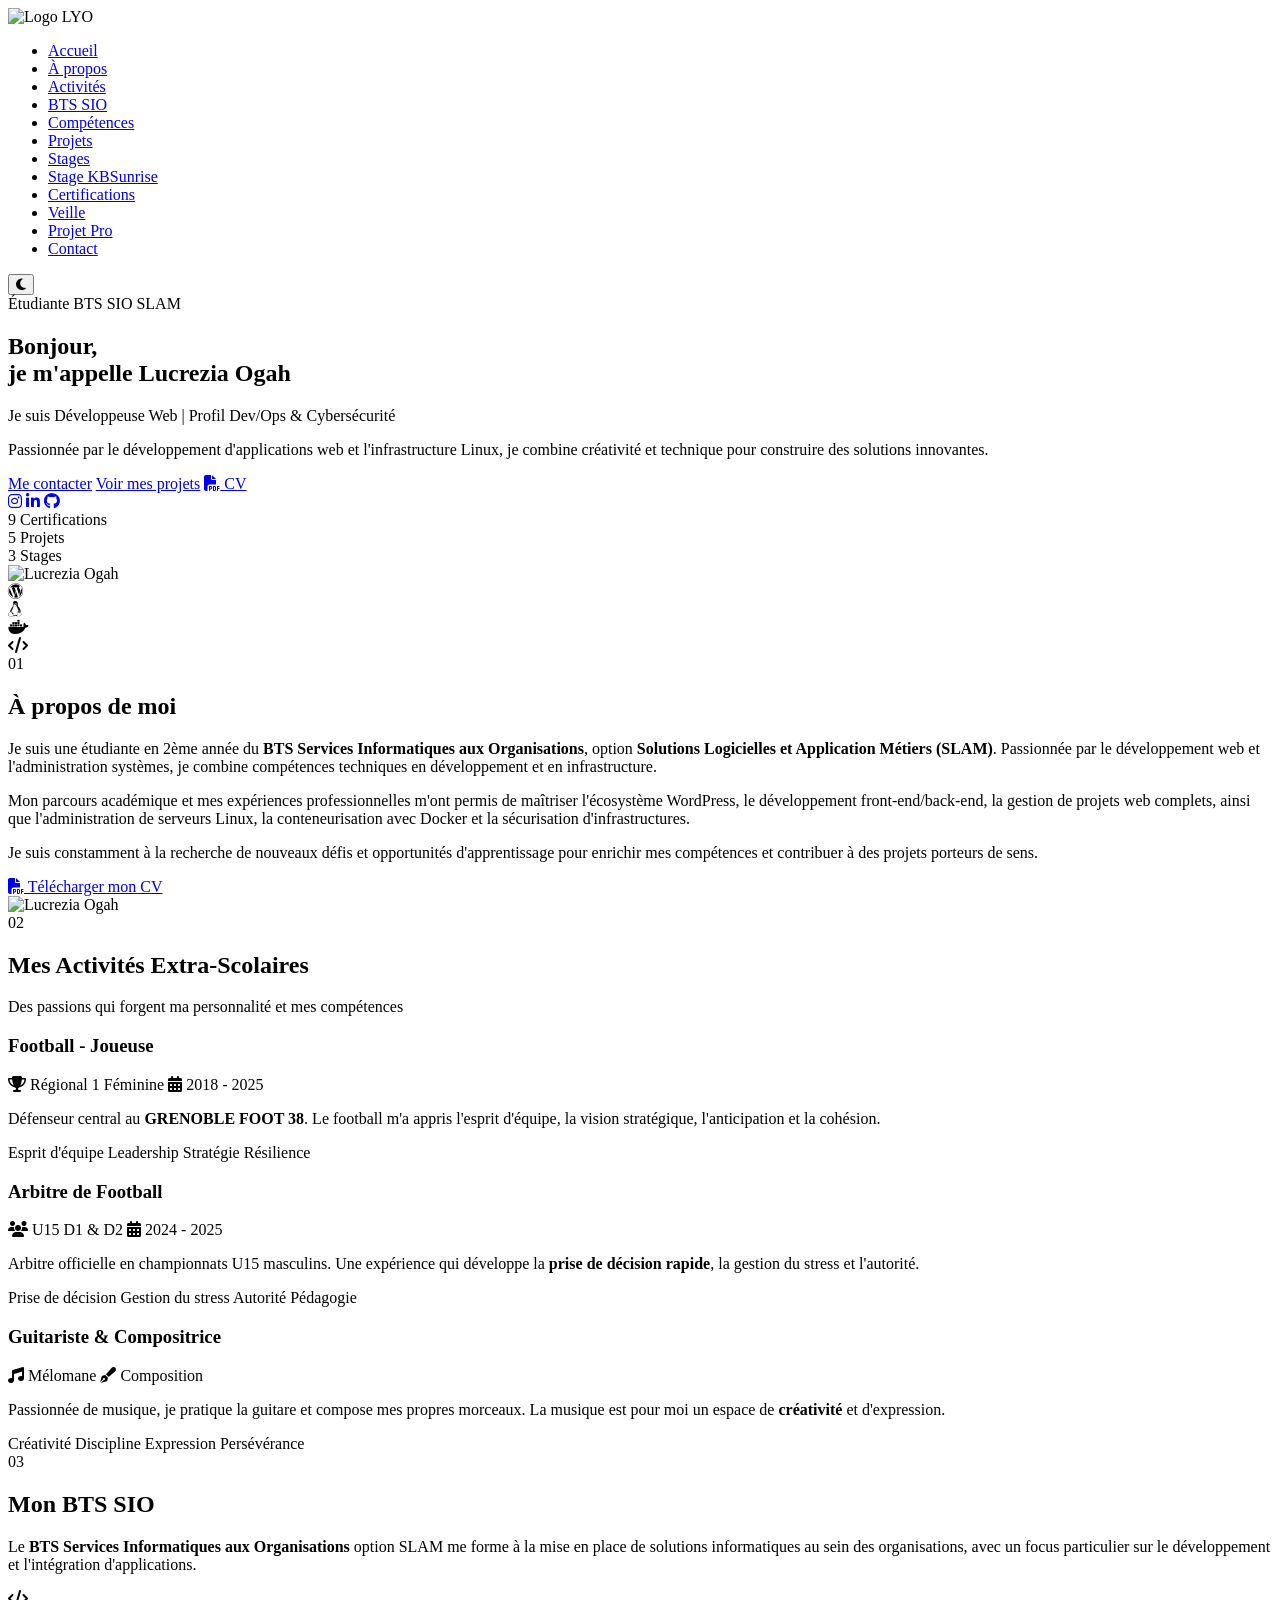
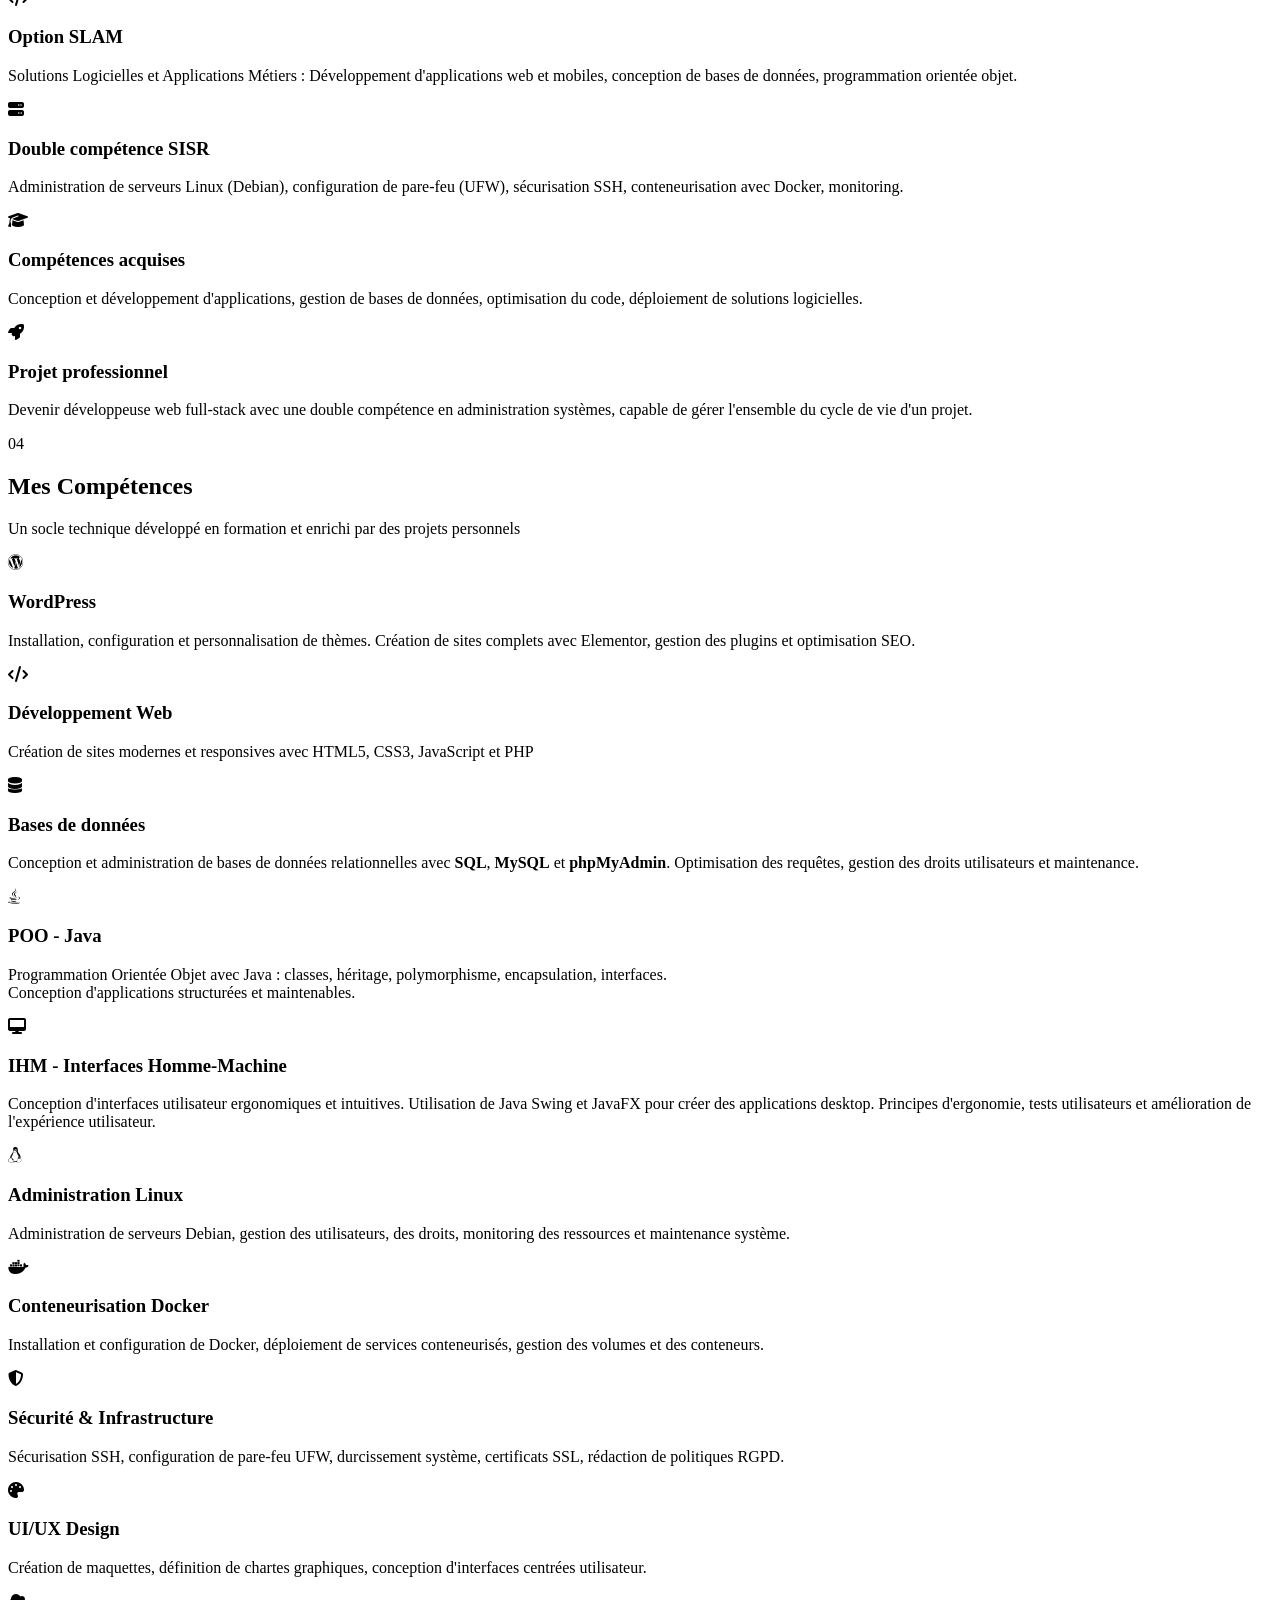
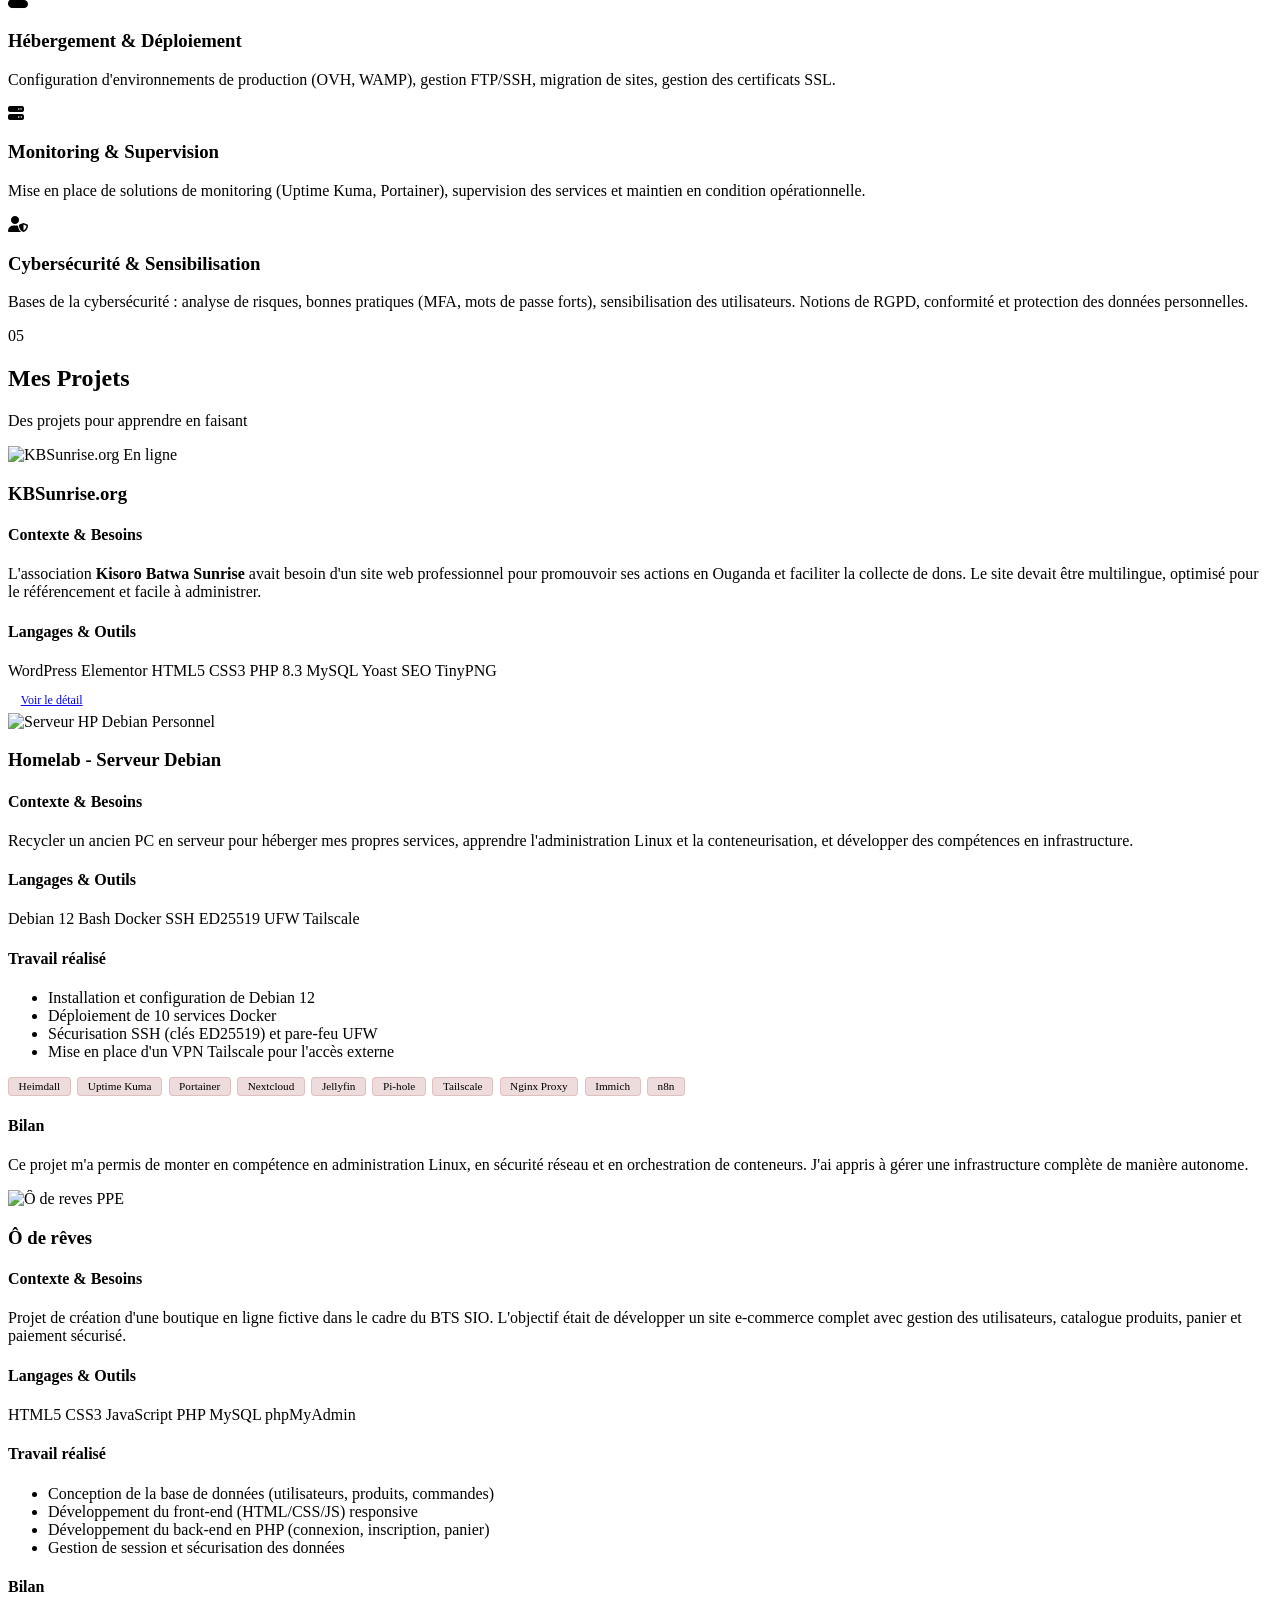
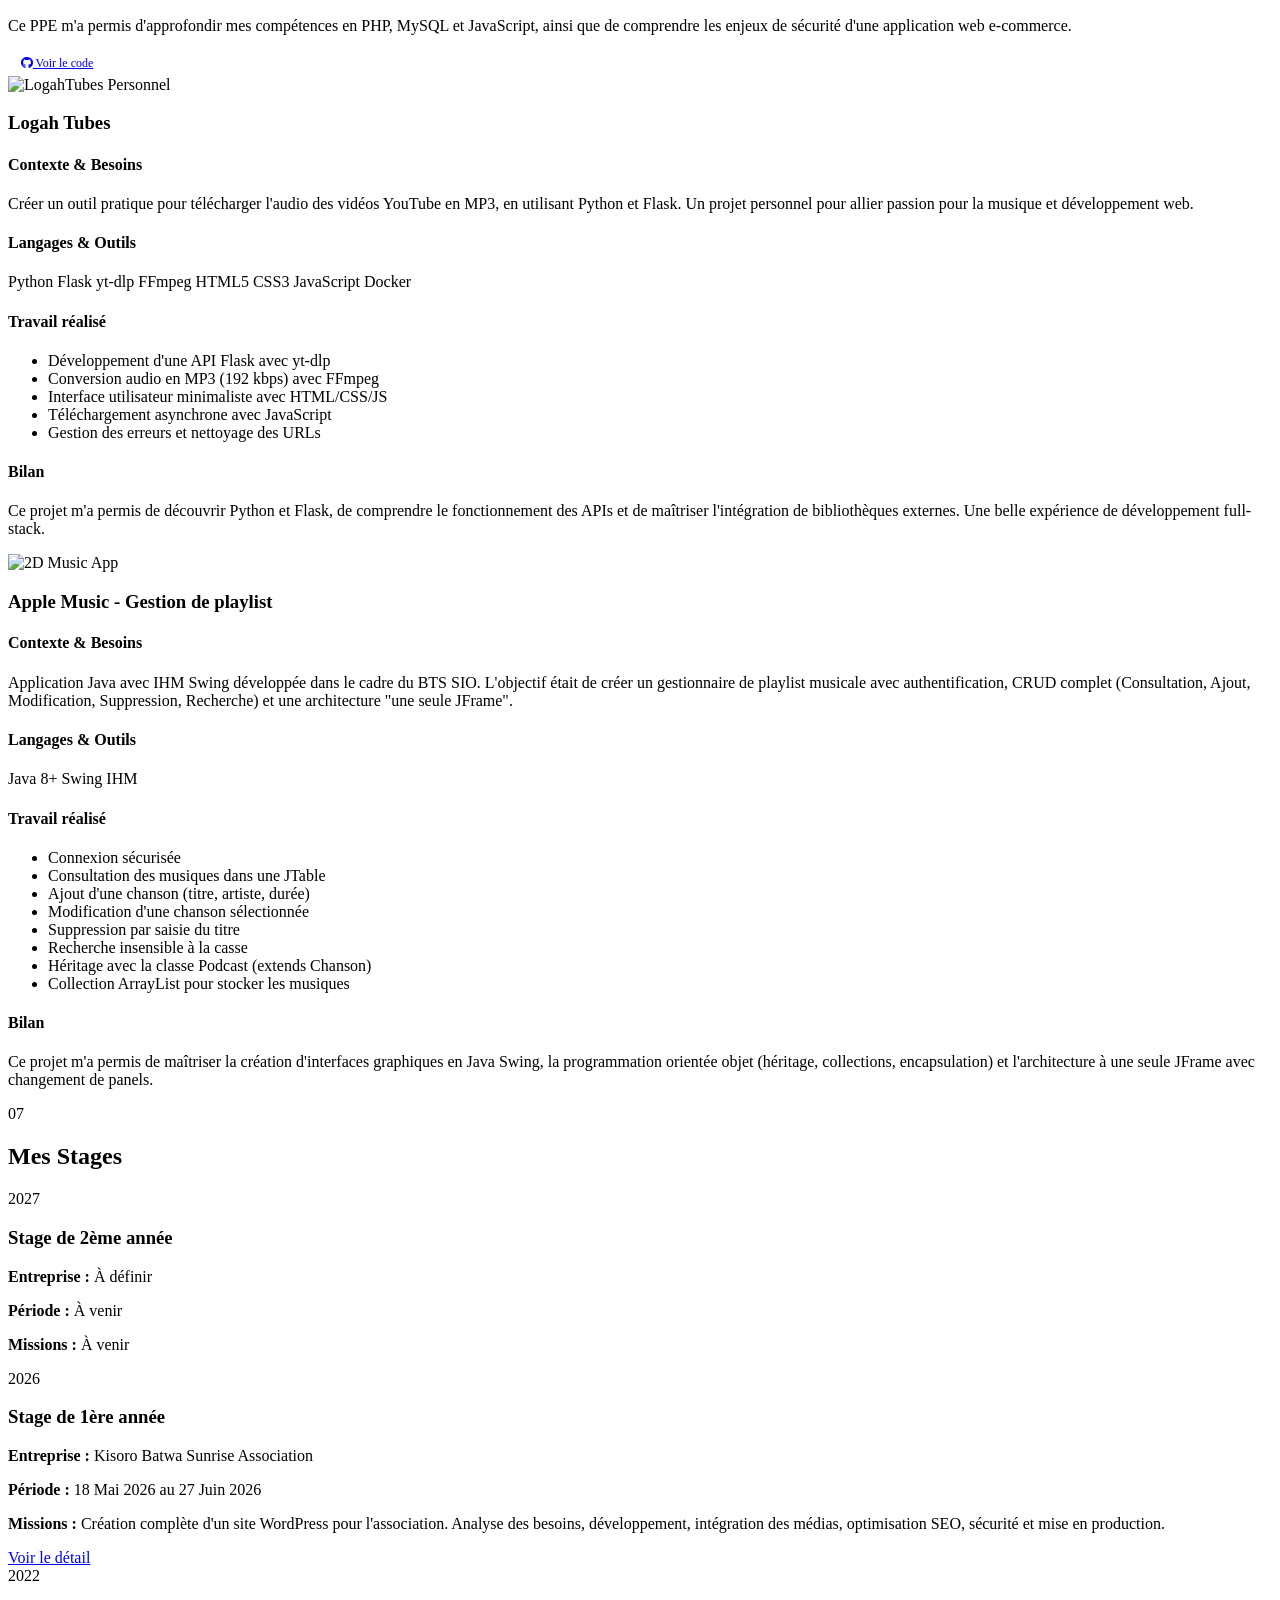
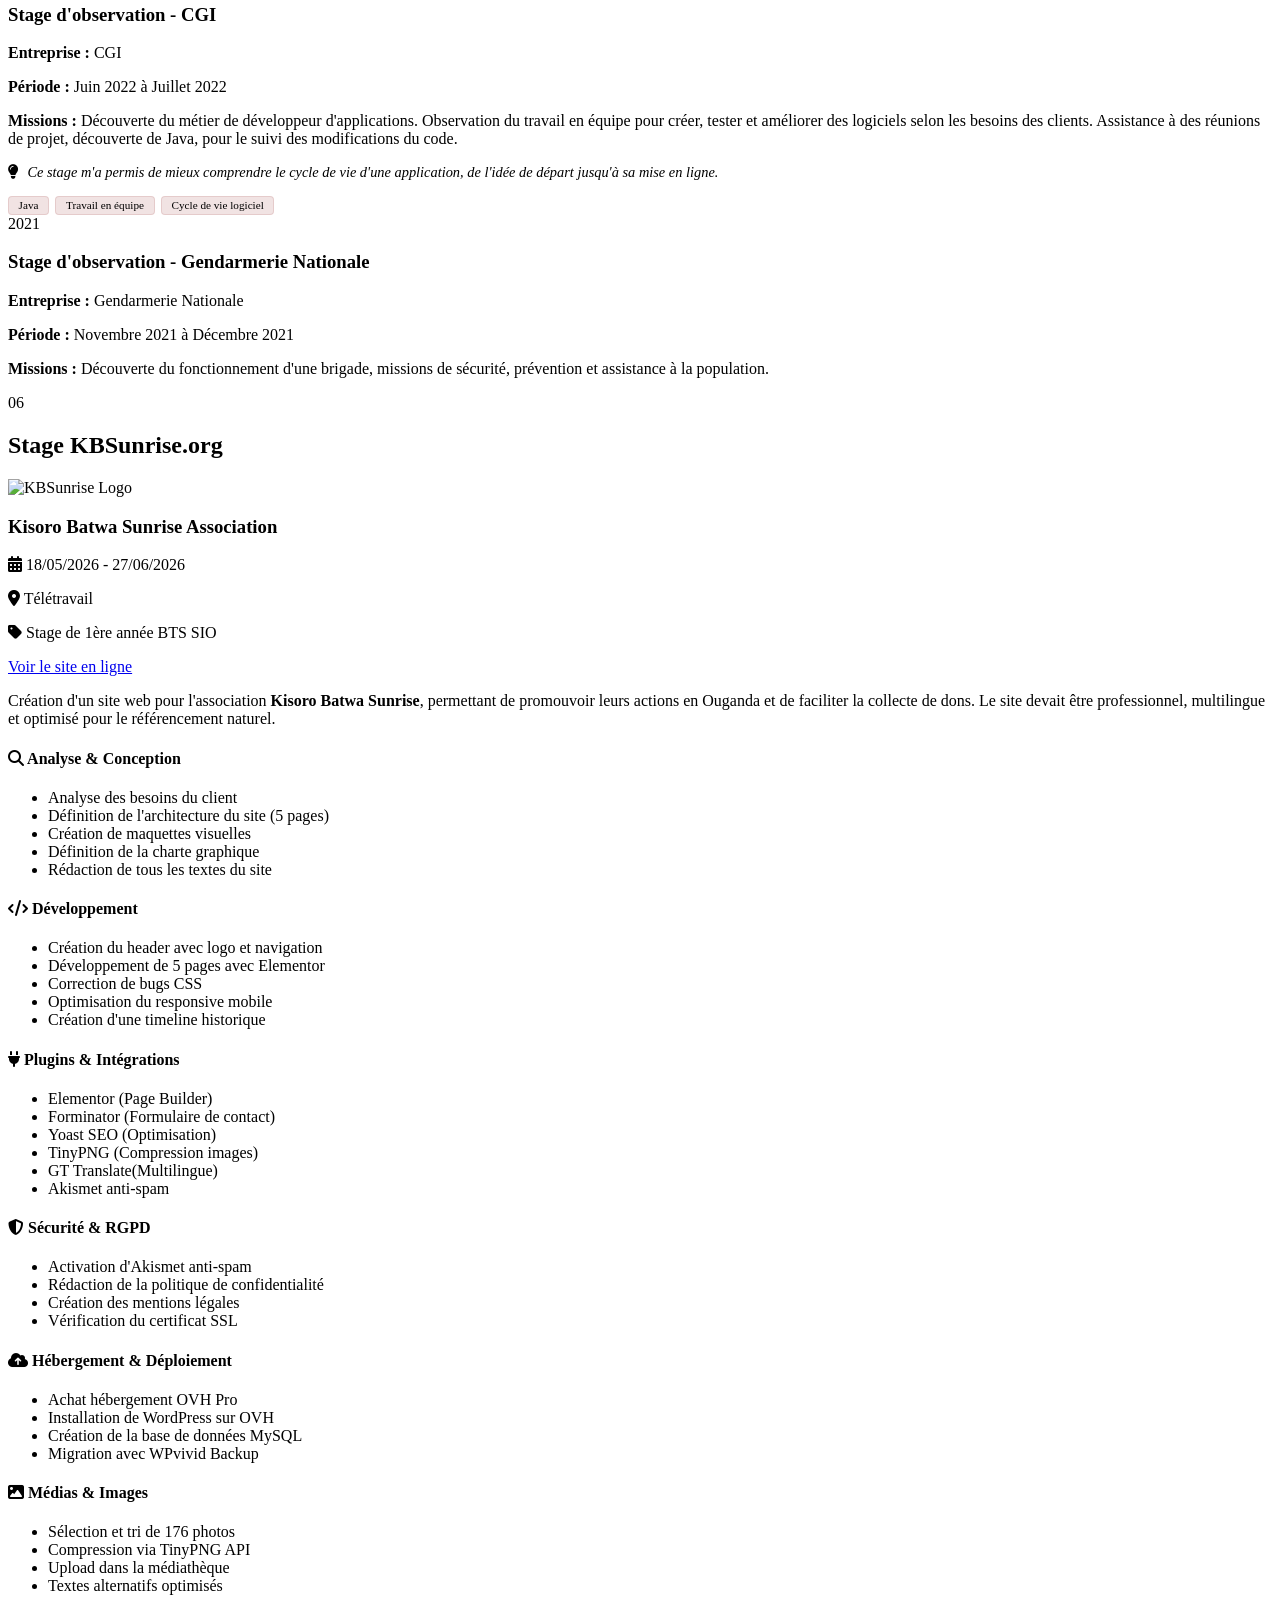
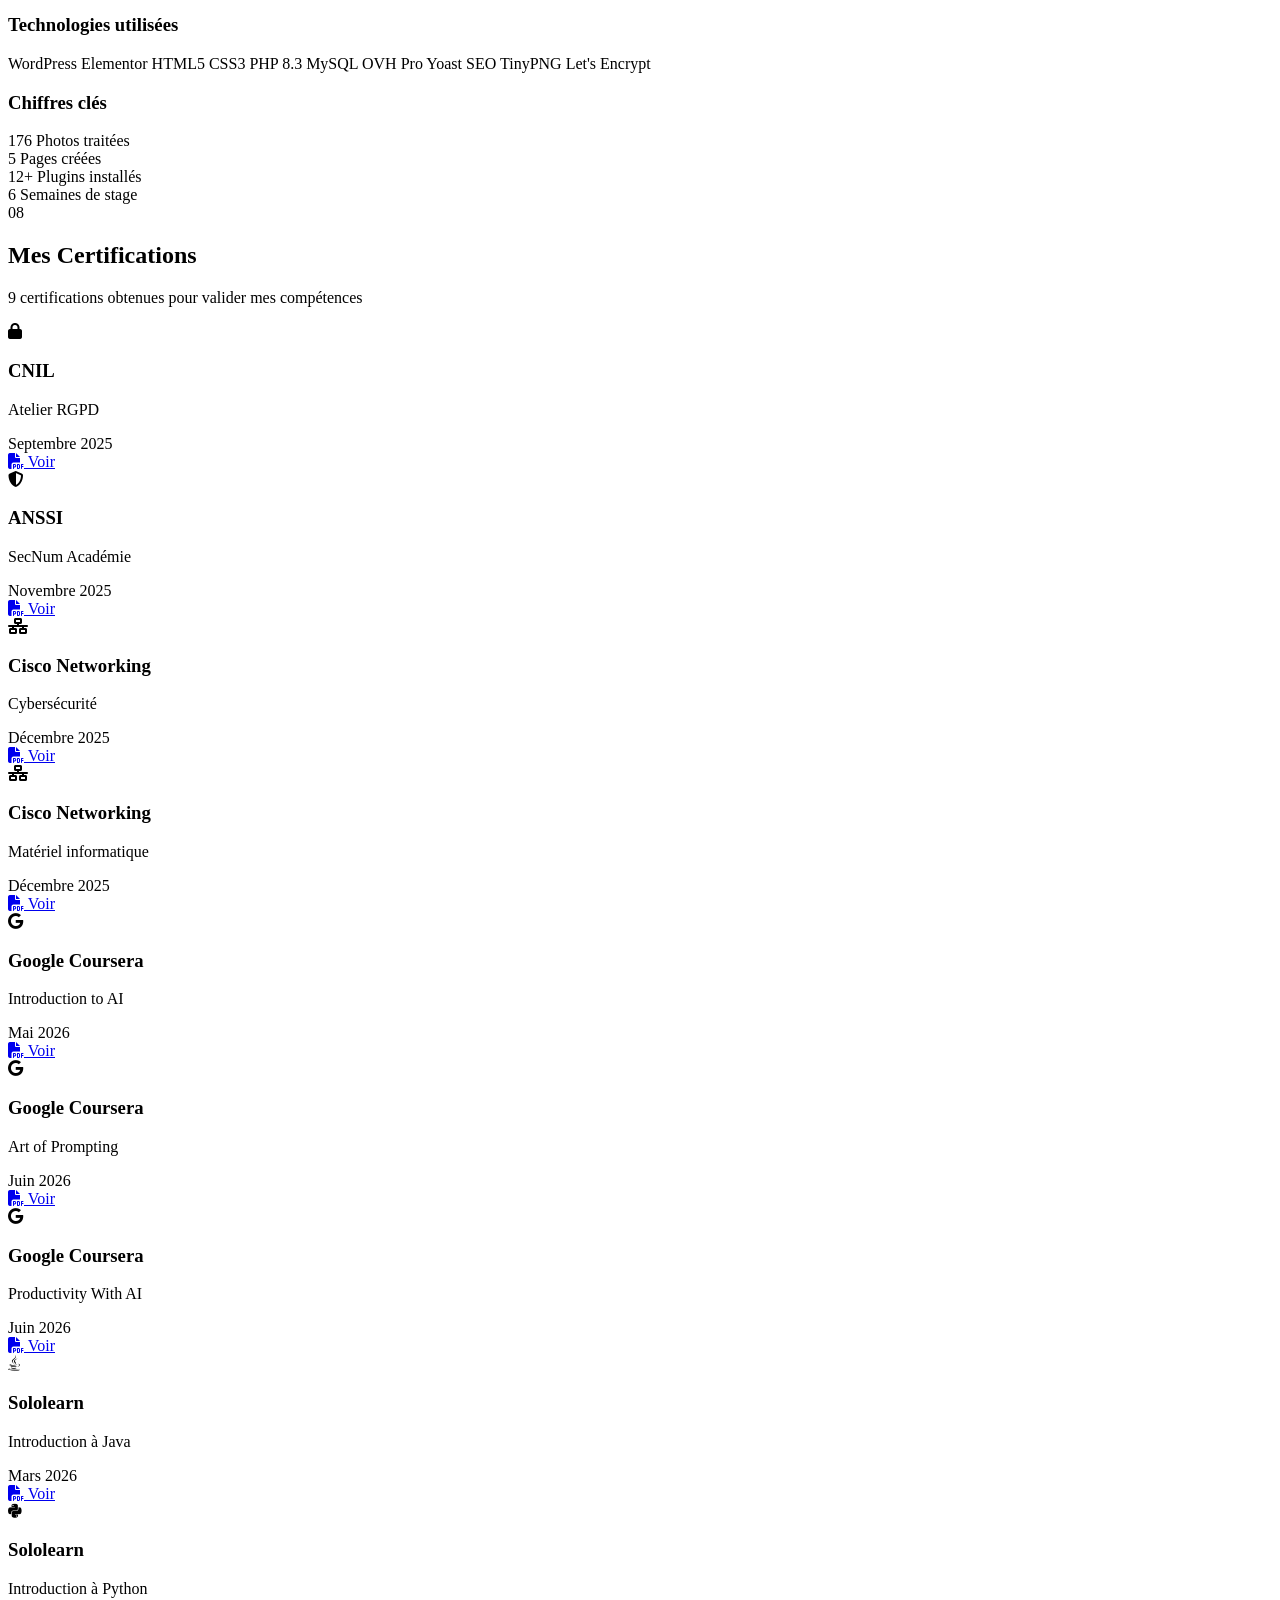
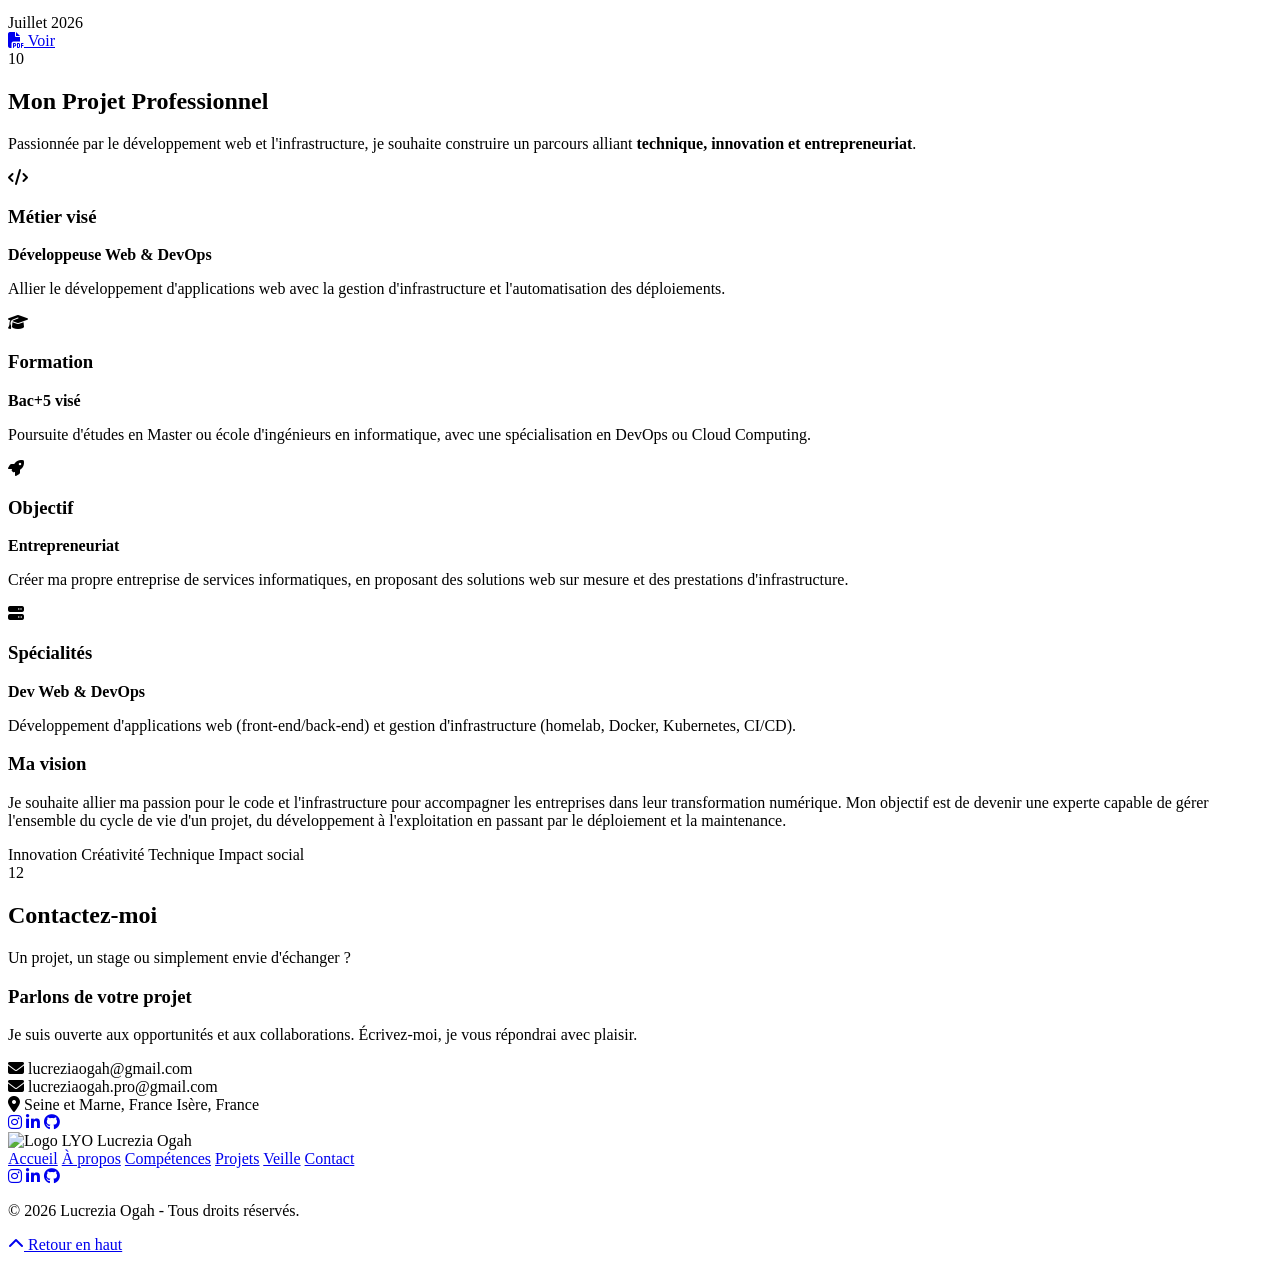
==== index.html @ e7c14e30 "Create index.html" ====
<!DOCTYPE html>
<html lang="fr">
<head>
    <!-- Je définis l'encodage en UTF-8 pour que les accents s'affichent bien -->
    <meta charset="UTF-8">
    <!-- Je rends le site responsive sur mobile -->
    <meta name="viewport" content="width=device-width, initial-scale=1.0">
    <!-- Je donne un titre à l'onglet du navigateur -->
    <title>Lucrezia Ogah - Portfolio</title>
    <!-- Je lie ma feuille de style CSS -->
    <link rel="stylesheet" href="style.css">
    <!-- Je définis l'icône qui apparaît dans l'onglet du navigateur (favicon) -->
    <link rel="icon" href="image/Lyo.png">
    <!-- J'importe Font Awesome pour avoir des icônes (Instagram, GitHub, etc.) -->
    <link rel="stylesheet" href="https://cdnjs.cloudflare.com/ajax/libs/font-awesome/6.5.0/css/all.min.css">
    <!-- J'importe la police Inter depuis Google Fonts pour un rendu moderne -->
    <link href="https://fonts.googleapis.com/css2?family=Inter:wght@300;400;500;600;700;800;900&display=swap" rel="stylesheet">
</head>
<body>

    <!-- 
        HEADER : la barre de navigation fixe en haut de la page.
        Elle reste visible même quand on scroll.
    -->
    <header id="main-header">
        <div class="conteneur">
            <nav>
                <!-- Je place mon logo à gauche -->
                <div class="logo">
                    <img src="image/Lyo.png" alt="Logo LYO">
                </div>
                <!-- 
                    Je crée la liste des liens de navigation.
                    Chaque lien pointe vers une section de la page (via #id).
                    Le lien "Contact" a une classe spéciale nav-cta pour le mettre en valeur.
                -->
                <ul class="liens-nav" id="nav-menu">
                    <li><a href="#accueil" class="actif">Accueil</a></li>
                    <li><a href="#apropos">À propos</a></li>
                    <li><a href="#activites">Activités</a></li>
                    <li><a href="#bts">BTS SIO</a></li>
                    <li><a href="#competences">Compétences</a></li>
                    <li><a href="#projets">Projets</a></li>
                    <li><a href="#stages">Stages</a></li>
                    <li><a href="#stage">Stage KBSunrise</a></li>
                    <li><a href="#certifications">Certifications</a></li>
                    <li><a href="VeilleTechnoLucre.html">Veille</a></li>
                    <li><a href="#projetpro">Projet Pro</a></li>
                    <li><a href="#contact" class="nav-cta">Contact</a></li>
                </ul>
                <!-- 
                    Je regroupe les actions de droite : 
                    - le bouton pour changer le thème (clair/sombre)
                    - le menu burger pour les écrans mobiles
                -->
                <div class="nav-actions">
                    <button id="theme-toggle" class="theme-toggle" aria-label="Changer le thème">
                        <i class="fas fa-moon"></i>
                    </button>
                    <div class="burger" id="burger-menu">
                        <span></span>
                        <span></span>
                        <span></span>
                    </div>
                </div>
            </nav>
        </div>
    </header>

    <!-- 
        SECTION HERO (Accueil)
        C'est la première chose que l'on voit en arrivant sur la page.
        Je me présente et je donne des statistiques sur mon parcours.
    -->
    <section id="accueil" class="hero">
        <div class="conteneur">
            <div class="contenu-hero">
                <!-- Un petit badge pour annoncer ma formation -->
                <span class="hero-badge">Étudiante BTS SIO SLAM</span>
                <!-- Mon titre avec mon prénom et nom en couleur accent -->
                <h1>Bonjour,<br> je m'appelle <span style="color: var(--accent);">Lucrezia Ogah</span></h1>
                <!-- Une phrase qui s'écrit comme si c'était une machine à écrire -->
                <div class="machine-a-ecrire">Je suis <span>Développeuse Web | Profil Dev/Ops & Cybersécurité</span></div>
                <!-- Une brève description de ce qui me passionne -->
                <p class="hero-description">Passionnée par le développement d'applications web et l'infrastructure Linux, je combine créativité et technique pour construire des solutions innovantes.</p>
                <!-- Je crée trois boutons d'appel à l'action -->
                <div class="boutons-cta">
                    <a href="#contact" class="btn btn-principal">Me contacter</a>
                    <a href="#projets" class="btn btn-secondaire">Voir mes projets</a>
                    <a href="image/CV_LucreziaOgah.pdf" target="_blank" class="btn btn-cv"><i class="fas fa-file-pdf"></i> CV</a>
                </div>
                <!-- Mes liens vers les réseaux sociaux -->
                <div class="liens-sociaux">
                    <a href="https://www.instagram.com/lyo.dev/" aria-label="Instagram"><i class="fab fa-instagram"></i></a>
                    <a href="https://www.linkedin.com/in/lucrezia-ogah-a3b02b330/" target="_blank" aria-label="LinkedIn"><i class="fab fa-linkedin-in"></i></a>
                    <a href="https://github.com/Lyo563"  target="_blank" aria-label="GitHub"><i class="fab fa-github"></i></a>
                </div>
                <!-- Des statistiques sur mes certifications, projets et stages -->
                <div class="hero-stats">
                    <div class="hero-stat">
                        <span class="stat-number">9</span>
                        <span class="stat-label">Certifications</span>
                    </div>
                    <div class="hero-stat">
                        <span class="stat-number">5</span>
                        <span class="stat-label">Projets</span>
                    </div>
                    <div class="hero-stat">
                        <span class="stat-number">3</span>
                        <span class="stat-label">Stages</span>
                    </div>
                </div>
            </div>
            <!-- 
                À droite de la page, je place ma photo de profil
                avec des icônes qui flottent autour pour faire plus dynamique.
            -->
            <div class="hero-image">
                <div class="hero-avatar">
                    <img src="image/Lucrezia.jpeg" alt="Lucrezia Ogah">
                    <div class="avatar-ring"></div>
                </div>
                <div class="hero-floating-icons">
                    <div class="float-icon"><i class="fab fa-wordpress"></i></div>
                    <div class="float-icon"><i class="fab fa-linux"></i></div>
                    <div class="float-icon"><i class="fab fa-docker"></i></div>
                    <div class="float-icon"><i class="fas fa-code"></i></div>
                </div>
            </div>
        </div>
    </section>

    <!-- 
        SECTION À PROPOS 
        Je me présente plus en détail : ma formation, ce que j'ai appris.
    -->
    <section id="apropos" class="apropos">
        <div class="conteneur">
            <!-- L'en-tête de section avec le numéro et le titre -->
            <div class="section-header">
                <span class="section-number">01</span>
                <h2>À propos de moi</h2>
                <div class="section-line"></div>
            </div>
            <div class="contenu-apropos">
                <!-- Le texte de présentation -->
                <div class="texte-apropos">
                    <p>Je suis une étudiante en 2ème année du <strong>BTS Services Informatiques aux Organisations</strong>, option <strong>Solutions Logicielles et Application Métiers (SLAM)</strong>. Passionnée par le développement web et l'administration systèmes, je combine compétences techniques en développement et en infrastructure.</p>
                    <p>Mon parcours académique et mes expériences professionnelles m'ont permis de maîtriser l'écosystème WordPress, le développement front-end/back-end, la gestion de projets web complets, ainsi que l'administration de serveurs Linux, la conteneurisation avec Docker et la sécurisation d'infrastructures.</p>
                    <p>Je suis constamment à la recherche de nouveaux défis et opportunités d'apprentissage pour enrichir mes compétences et contribuer à des projets porteurs de sens.</p>
                    <div class="apropos-cta">
                        <a href="image/CV_LucreziaOgah.pdf" target="_blank" class="btn btn-cv"><i class="fas fa-file-pdf"></i> Télécharger mon CV</a>
                    </div>
                </div>
                <!-- Ma photo de profil avec un effet de bordure décorative -->
                <img src="image/Lucrezia.jpeg" alt="Lucrezia Ogah">
                <div class="image-border"></div>
            </div>
        </div>
    </section>

    <!-- 
        SECTION ACTIVITÉS EXTRA-SCOLAIRES
        Je présente ce que je fais en dehors des cours : sport, musique, etc.
    -->
    <section id="activites" class="activites">
        <div class="conteneur">
            <div class="section-header">
                <span class="section-number">02</span>
                <h2>Mes Activités Extra-Scolaires</h2>
                <div class="section-line"></div>
                <p class="section-subtitle">Des passions qui forgent ma personnalité et mes compétences</p>
            </div>
            <!-- Je crée une grille de cartes pour chaque activité -->
            <div class="grille-activites">
                <!-- Carte 1 : Football -->
                <div class="carte-activite">
                    <h3>Football - Joueuse</h3>
                    <div class="activite-meta">
                        <span><i class="fas fa-trophy"></i> Régional 1 Féminine</span>
                        <span><i class="fas fa-calendar-alt"></i> 2018 - 2025</span>
                    </div>
                    <p>Défenseur central au <strong>GRENOBLE FOOT 38</strong>. Le football m'a appris l'esprit d'équipe, la vision stratégique, l'anticipation et la cohésion.</p>
                    <div class="competences-acquises">
                        <span>Esprit d'équipe</span>
                        <span>Leadership</span>
                        <span>Stratégie</span>
                        <span>Résilience</span>
                    </div>
                </div>

                <!-- Carte 2 : Arbitre -->
                <div class="carte-activite">
                    <h3>Arbitre de Football</h3>
                    <div class="activite-meta">
                        <span><i class="fas fa-users"></i> U15 D1 & D2</span>
                        <span><i class="fas fa-calendar-alt"></i> 2024 - 2025</span>
                    </div>
                    <p>Arbitre officielle en championnats U15 masculins. Une expérience qui développe la <strong>prise de décision rapide</strong>, la gestion du stress et l'autorité.</p>
                    <div class="competences-acquises">
                        <span>Prise de décision</span>
                        <span>Gestion du stress</span>
                        <span>Autorité</span>
                        <span>Pédagogie</span>
                    </div>
                </div>

                <!-- Carte 3 : Musique -->
                <div class="carte-activite">
                    <h3>Guitariste & Compositrice</h3>
                    <div class="activite-meta">
                        <span><i class="fas fa-music"></i> Mélomane</span>
                        <span><i class="fas fa-pen-fancy"></i> Composition</span>
                    </div>
                    <p>Passionnée de musique, je pratique la guitare et compose mes propres morceaux. La musique est pour moi un espace de <strong>créativité</strong> et d'expression.</p>
                    <div class="competences-acquises">
                        <span>Créativité</span>
                        <span>Discipline</span>
                        <span>Expression</span>
                        <span>Persévérance</span>
                    </div>
                </div>
            </div>
        </div>
    </section>

    <!-- 
        SECTION BTS SIO
        Je présente ma formation et les compétences que j'y ai acquises.
    -->
    <section id="bts" class="bts">
        <div class="conteneur">
            <div class="section-header">
                <span class="section-number">03</span>
                <h2>Mon BTS SIO</h2>
                <div class="section-line"></div>
            </div>
            <div class="contenu-bts">
                <p class="bts-intro">
                    Le <strong>BTS Services Informatiques aux Organisations</strong> option SLAM me forme à la mise en place de solutions informatiques au sein des organisations, avec un focus particulier sur le développement et l'intégration d'applications.
                </p>
                <!-- Je crée une grille de cartes pour détailler les compétences du BTS -->
                <div class="details-bts">
                    <div class="carte-bts">
                        <div class="carte-bts-icon"><i class="fas fa-code"></i></div>
                        <h3>Option SLAM</h3>
                        <p>Solutions Logicielles et Applications Métiers : Développement d'applications web et mobiles, conception de bases de données, programmation orientée objet.</p>
                    </div>
                    <div class="carte-bts">
                        <div class="carte-bts-icon"><i class="fas fa-server"></i></div>
                        <h3>Double compétence SISR</h3>
                        <p>Administration de serveurs Linux (Debian), configuration de pare-feu (UFW), sécurisation SSH, conteneurisation avec Docker, monitoring.</p>
                    </div>
                    <div class="carte-bts">
                        <div class="carte-bts-icon"><i class="fas fa-graduation-cap"></i></div>
                        <h3>Compétences acquises</h3>
                        <p>Conception et développement d'applications, gestion de bases de données, optimisation du code, déploiement de solutions logicielles.</p>
                    </div>
                    <div class="carte-bts">
                        <div class="carte-bts-icon"><i class="fas fa-rocket"></i></div>
                        <h3>Projet professionnel</h3>
                        <p>Devenir développeuse web full-stack avec une double compétence en administration systèmes, capable de gérer l'ensemble du cycle de vie d'un projet.</p>
                    </div>
                </div>
            </div>
        </div>
    </section>

    <!-- 
        SECTION COMPÉTENCES
        Je liste toutes les technologies et compétences que je maîtrise.
        Chaque compétence est présentée dans une carte.
    -->
    <section id="competences" class="competences">
        <div class="conteneur">
            <div class="section-header">
                <span class="section-number">04</span>
                <h2>Mes Compétences</h2>
                <div class="section-line"></div>
                <p class="section-subtitle">Un socle technique développé en formation et enrichi par des projets personnels</p>
            </div>
            <div class="grille-competences">

                <!-- Compétence 1 : WordPress -->
                <div class="carte-competence">
                    <div class="icone-competence"><i class="fab fa-wordpress"></i></div>
                    <h3>WordPress</h3>
                    <p>Installation, configuration et personnalisation de thèmes. Création de sites complets avec Elementor, gestion des plugins et optimisation SEO.</p>
                </div>

                <!-- Compétence 2 : Développement Web -->
                <div class="carte-competence">
                    <div class="icone-competence"><i class="fas fa-code"></i></div>
                    <h3>Développement Web</h3>
                    <p>Création de sites modernes et responsives avec HTML5, CSS3, JavaScript et PHP</p>
                </div>

                <!-- Compétence 3 : Bases de données -->
                <div class="carte-competence">
                    <div class="icone-competence"><i class="fas fa-database"></i></div>
                    <h3>Bases de données</h3>
                    <p>Conception et administration de bases de données relationnelles avec <strong>SQL</strong>, <strong>MySQL</strong> et <strong>phpMyAdmin</strong>. Optimisation des requêtes, gestion des droits utilisateurs et maintenance.</p>
                </div>
        
                <!-- Compétence 4 : Java POO -->
                <div class="carte-competence">
                    <div class="icone-competence"><i class="fab fa-java"></i></div>
                    <h3>POO - Java</h3>
                    <p>Programmation Orientée Objet avec Java : classes, héritage, polymorphisme, encapsulation, interfaces. <br> 
                    Conception d'applications structurées et maintenables.</p>
                </div>

                <!-- Compétence 5 : IHM -->
                <div class="carte-competence">
                    <div class="icone-competence"><i class="fas fa-desktop"></i></div>
                    <h3>IHM - Interfaces Homme-Machine</h3>
                    <p>Conception d'interfaces utilisateur ergonomiques et intuitives. Utilisation de Java Swing et JavaFX pour créer des applications desktop. Principes d'ergonomie, tests utilisateurs et amélioration de l'expérience utilisateur.</p>
                </div>

                <!-- Compétence 6 : Administration Linux -->
                <div class="carte-competence">
                    <div class="icone-competence"><i class="fab fa-linux"></i></div>
                    <h3>Administration Linux</h3>
                    <p>Administration de serveurs Debian, gestion des utilisateurs, des droits, monitoring des ressources et maintenance système.</p>
                </div>

                <!-- Compétence 7 : Docker -->
                <div class="carte-competence">
                    <div class="icone-competence"><i class="fab fa-docker"></i></div>
                    <h3>Conteneurisation Docker</h3>
                    <p>Installation et configuration de Docker, déploiement de services conteneurisés, gestion des volumes et des conteneurs.</p>
                </div>

                <!-- Compétence 8 : Sécurité -->
                <div class="carte-competence">
                    <div class="icone-competence"><i class="fas fa-shield-alt"></i></div>
                    <h3>Sécurité & Infrastructure</h3>
                    <p>Sécurisation SSH, configuration de pare-feu UFW, durcissement système, certificats SSL, rédaction de politiques RGPD.</p>
                </div>

                <!-- Compétence 9 : UI/UX -->
                <div class="carte-competence">
                    <div class="icone-competence"><i class="fas fa-palette"></i></div>
                    <h3>UI/UX Design</h3>
                    <p>Création de maquettes, définition de chartes graphiques, conception d'interfaces centrées utilisateur.</p>
                </div>

                <!-- Compétence 10 : Hébergement -->
                <div class="carte-competence">
                    <div class="icone-competence"><i class="fas fa-cloud"></i></div>
                    <h3>Hébergement & Déploiement</h3>
                    <p>Configuration d'environnements de production (OVH, WAMP), gestion FTP/SSH, migration de sites, gestion des certificats SSL.</p>
                </div>

                <!-- Compétence 11 : Monitoring -->
                <div class="carte-competence">
                    <div class="icone-competence"><i class="fas fa-server"></i></div>
                    <h3>Monitoring & Supervision</h3>
                    <p>Mise en place de solutions de monitoring (Uptime Kuma, Portainer), supervision des services et maintien en condition opérationnelle.</p>
                </div>

                <!-- Compétence 12 : Cybersécurité -->
                <div class="carte-competence">
                    <div class="icone-competence"><i class="fas fa-user-shield"></i></div>
                    <h3>Cybersécurité & Sensibilisation</h3>
                    <p>Bases de la cybersécurité : analyse de risques, bonnes pratiques (MFA, mots de passe forts), sensibilisation des utilisateurs. Notions de RGPD, conformité et protection des données personnelles.</p>
                </div>
            </div>
        </div>
    </section>

    <!-- 
        SECTION PROJETS
        La section la plus importante de mon portfolio.
        Je présente tous mes projets (stage, PPE, personnels, etc.).
    -->
    <section id="projets" class="projets">
        <div class="conteneur">
            <div class="section-header">
                <span class="section-number">05</span>
                <h2>Mes Projets</h2>
                <div class="section-line"></div>
                <p class="section-subtitle">Des projets pour apprendre en faisant</p>
            </div>
            <div class="grille-projets">

                <!-- PROJET 1 : KBSunrise.org (STAGE) -->
                <div class="carte-projet">
                    <div class="image-projet">
                        <img src="image/Kisoro Batwa Sunrise (2).png" alt="KBSunrise.org">
                        <span class="badge-projet">En ligne</span>
                    </div>
                    <div class="contenu-projet">
                        <h3>KBSunrise.org</h3>
                        <div class="projet-details">
                            <div class="projet-section">
                                <h4>Contexte & Besoins</h4>
                                <p>L'association <strong>Kisoro Batwa Sunrise</strong> avait besoin d'un site web professionnel pour promouvoir ses actions en Ouganda et faciliter la collecte de dons. Le site devait être multilingue, optimisé pour le référencement et facile à administrer.</p>
                            </div>
                            <div class="projet-section">
                                <h4>Langages & Outils</h4>
                                <div class="tech-projet">
                                    <span>WordPress</span>
                                    <span>Elementor</span>
                                    <span>HTML5</span>
                                    <span>CSS3</span>
                                    <span>PHP 8.3</span>
                                    <span>MySQL</span>
                                    <span>Yoast SEO</span>
                                    <span>TinyPNG</span>
                                </div>
                            </div>
                            <div style="display:flex; gap:0.5rem; flex-wrap:wrap; margin-top:0.5rem;">
                            <a href="#stage" class="btn btn-projet" style="font-size:0.75rem; padding:0.3rem 0.8rem;"> Voir le détail
                            </a>
                        </div>
                        </div>    
                    </div>
                </div>

                <!-- PROJET 2 : Homelab (PERSONNEL) -->
                <div class="carte-projet">
                    <div class="image-projet">
                        <img src="image/HpDebian.png" alt="Serveur HP Debian">
                        <span class="badge-projet">Personnel</span>
                    </div>
                    <div class="contenu-projet">
                        <h3>Homelab - Serveur Debian</h3>
                        <div class="projet-details">
                            <div class="projet-section">
                                <h4>Contexte & Besoins</h4>
                                <p>Recycler un ancien PC en serveur pour héberger mes propres services, apprendre l'administration Linux et la conteneurisation, et développer des compétences en infrastructure.</p>
                            </div>
                            <div class="projet-section">
                                <h4>Langages & Outils</h4>
                                <div class="tech-projet">
                                    <span>Debian 12</span>
                                    <span>Bash</span>
                                    <span>Docker</span>
                                    <span>SSH ED25519</span>
                                    <span>UFW</span>
                                    <span>Tailscale</span>
                                </div>
                            </div>
                            <div class="projet-section">
                                <h4>Travail réalisé</h4>
                                <ul class="projet-liste">
                                    <li>Installation et configuration de Debian 12</li>
                                    <li>Déploiement de 10 services Docker</li>
                                    <li>Sécurisation SSH (clés ED25519) et pare-feu UFW</li>
                                    <li>Mise en place d'un VPN Tailscale pour l'accès externe</li>
                                </ul>
                                <!-- Les technologies supplémentaires en petits tags -->
                                <div style="display:flex; flex-wrap:wrap; gap:0.4rem; margin-top:0.5rem;">
                                    <span style="background:rgba(139,26,26,0.15); padding:0.15rem 0.6rem; border-radius:4px; font-size:0.7rem; border:1px solid rgba(139,26,26,0.15);">Heimdall</span>
                                    <span style="background:rgba(139,26,26,0.15); padding:0.15rem 0.6rem; border-radius:4px; font-size:0.7rem; border:1px solid rgba(139,26,26,0.15);">Uptime Kuma</span>
                                    <span style="background:rgba(139,26,26,0.15); padding:0.15rem 0.6rem; border-radius:4px; font-size:0.7rem; border:1px solid rgba(139,26,26,0.15);">Portainer</span>
                                    <span style="background:rgba(139,26,26,0.15); padding:0.15rem 0.6rem; border-radius:4px; font-size:0.7rem; border:1px solid rgba(139,26,26,0.15);">Nextcloud</span>
                                    <span style="background:rgba(139,26,26,0.15); padding:0.15rem 0.6rem; border-radius:4px; font-size:0.7rem; border:1px solid rgba(139,26,26,0.15);">Jellyfin</span>
                                    <span style="background:rgba(139,26,26,0.15); padding:0.15rem 0.6rem; border-radius:4px; font-size:0.7rem; border:1px solid rgba(139,26,26,0.15);">Pi-hole</span>
                                    <span style="background:rgba(139,26,26,0.15); padding:0.15rem 0.6rem; border-radius:4px; font-size:0.7rem; border:1px solid rgba(139,26,26,0.15);">Tailscale</span>
                                    <span style="background:rgba(139,26,26,0.15); padding:0.15rem 0.6rem; border-radius:4px; font-size:0.7rem; border:1px solid rgba(139,26,26,0.15);">Nginx Proxy</span>
                                    <span style="background:rgba(139,26,26,0.15); padding:0.15rem 0.6rem; border-radius:4px; font-size:0.7rem; border:1px solid rgba(139,26,26,0.15);">Immich</span>
                                    <span style="background:rgba(139,26,26,0.15); padding:0.15rem 0.6rem; border-radius:4px; font-size:0.7rem; border:1px solid rgba(139,26,26,0.15);">n8n</span>
                                </div>
                            </div>
                            <div class="projet-section">
                                <h4>Bilan</h4>
                                <p>Ce projet m'a permis de monter en compétence en administration Linux, en sécurité réseau et en orchestration de conteneurs. J'ai appris à gérer une infrastructure complète de manière autonome.</p>
                            </div>
                        </div>
                    </div>
                </div>

                <!-- PROJET 3 : Ô de rêves (PPE) -->
                <div class="carte-projet">
                    <div class="image-projet">
                        <img src="image/O de reves.png" alt="Ô de reves">
                        <span class="badge-projet">PPE</span>
                    </div>
                    <div class="contenu-projet">
                        <h3>Ô de rêves</h3>
                        <div class="projet-details">
                            <div class="projet-section">
                                <h4>Contexte & Besoins</h4>
                                <p>Projet de création d'une boutique en ligne fictive dans le cadre du BTS SIO. L'objectif était de développer un site e-commerce complet avec gestion des utilisateurs, catalogue produits, panier et paiement sécurisé.</p>
                            </div>
                            <div class="projet-section">
                                <h4>Langages & Outils</h4>
                                <div class="tech-projet">
                                    <span>HTML5</span>
                                    <span>CSS3</span>
                                    <span>JavaScript</span>
                                    <span>PHP</span>
                                    <span>MySQL</span>
                                    <span>phpMyAdmin</span>
                                </div>
                            </div>
                            <div class="projet-section">
                                <h4>Travail réalisé</h4>
                                <ul class="projet-liste">
                                    <li>Conception de la base de données (utilisateurs, produits, commandes)</li>
                                    <li>Développement du front-end (HTML/CSS/JS) responsive</li>
                                    <li>Développement du back-end en PHP (connexion, inscription, panier)</li>
                                    <li>Gestion de session et sécurisation des données</li>
                                </ul>
                            </div>
                            <div class="projet-section">
                                <h4>Bilan</h4>
                                <p>Ce PPE m'a permis d'approfondir mes compétences en PHP, MySQL et JavaScript, ainsi que de comprendre les enjeux de sécurité d'une application web e-commerce.</p>
                            </div>
                        </div>
                        <div style="display:flex; gap:0.5rem; flex-wrap:wrap; margin-top:0.5rem;">
                            <a href="https://github.com/Lyo563/O-de-reves" target="_blank" class="btn btn-projet" style="font-size:0.75rem; padding:0.3rem 0.8rem;">
                                <i class="fab fa-github"></i> Voir le code
                            </a>
                        </div>
                    </div>
                </div>

                <!-- PROJET 4 : Logah Tubes (PERSONNEL) -->
                <div class="carte-projet">
                    <div class="image-projet">
                        <img src="image/logah_tubes.svg" alt="LogahTubes">
                        <span class="badge-projet">Personnel</span>
                    </div>
                    <div class="contenu-projet">
                        <h3>Logah Tubes</h3>
                        <div class="projet-details">
                            <div class="projet-section">
                                <h4>Contexte & Besoins</h4>
                                <p>Créer un outil pratique pour télécharger l'audio des vidéos YouTube en MP3, en utilisant Python et Flask. Un projet personnel pour allier passion pour la musique et développement web.</p>
                            </div>
                            <div class="projet-section">
                                <h4>Langages & Outils</h4>
                                <div class="tech-projet">
                                    <span>Python</span>
                                    <span>Flask</span>
                                    <span>yt-dlp</span>
                                    <span>FFmpeg</span>
                                    <span>HTML5</span>
                                    <span>CSS3</span>
                                    <span>JavaScript</span>
                                    <span>Docker</span>
                                </div>
                            </div>
                            <div class="projet-section">
                                <h4>Travail réalisé</h4>
                                <ul class="projet-liste">
                                    <li>Développement d'une API Flask avec yt-dlp</li>
                                    <li>Conversion audio en MP3 (192 kbps) avec FFmpeg</li>
                                    <li>Interface utilisateur minimaliste avec HTML/CSS/JS</li>
                                    <li>Téléchargement asynchrone avec JavaScript</li>
                                    <li>Gestion des erreurs et nettoyage des URLs</li>
                                </ul>
                            </div>
                            <div class="projet-section">
                                <h4>Bilan</h4>
                                <p>Ce projet m'a permis de découvrir Python et Flask, de comprendre le fonctionnement des APIs et de maîtriser l'intégration de bibliothèques externes. Une belle expérience de développement full-stack.</p>
                            </div>
                        </div>
                    </div>
                </div>

                <!-- PROJET 5 : Apple Music (Java IHM) -->
                <div class="carte-projet">
                    <div class="image-projet">
                        <img src="image/music_app_cover_2d_music_.svg" alt="2D Music">
                        <span class="badge-projet">App</span>
                    </div>
                    <div class="contenu-projet">
                        <h3>Apple Music - Gestion de playlist</h3>
                        <div class="projet-details">
                            <div class="projet-section">
                                <h4>Contexte & Besoins</h4>
                                <p>Application Java avec IHM Swing développée dans le cadre du BTS SIO. L'objectif était de créer un gestionnaire de playlist musicale avec authentification, CRUD complet (Consultation, Ajout, Modification, Suppression, Recherche) et une architecture "une seule JFrame".</p>
                            </div>
                            <div class="projet-section">
                                <h4>Langages & Outils</h4>
                                <div class="tech-projet">
                                    <span>Java 8+</span>
                                    <span>Swing</span>
                                    <span>IHM</span>
                                </div>
                            </div>
                            <div class="projet-section">
                                <h4>Travail réalisé</h4>
                                <ul class="projet-liste">
                                    <li>Connexion sécurisée</li>
                                    <li>Consultation des musiques dans une JTable</li>
                                    <li>Ajout d'une chanson (titre, artiste, durée)</li>
                                    <li>Modification d'une chanson sélectionnée</li>
                                    <li>Suppression par saisie du titre</li>
                                    <li>Recherche insensible à la casse</li>
                                    <li>Héritage avec la classe Podcast (extends Chanson)</li>
                                    <li>Collection ArrayList pour stocker les musiques</li>
                                </ul>
                            </div>
                            <div class="projet-section">
                                <h4>Bilan</h4>
                                <p>Ce projet m'a permis de maîtriser la création d'interfaces graphiques en Java Swing, la programmation orientée objet (héritage, collections, encapsulation) et l'architecture à une seule JFrame avec changement de panels.</p>
                            </div>
                        </div>
                    </div>
                </div>
            </div>
        </div>
    </section>

    <!-- 
        SECTION STAGES
        Je présente tous mes stages sous forme de chronologie.
    -->
    <section id="stages" class="stages">
        <div class="conteneur">
            <div class="section-header">
                <span class="section-number">07</span>
                <h2>Mes Stages</h2>
                <div class="section-line"></div>
            </div>
            <div class="chronologie">
                <!-- Stage 2ème année (à venir) -->
                <div class="element-chronologie">
                    <div class="contenu-chronologie">
                        <div class="chrono-badge">2027</div>
                        <h3>Stage de 2ème année</h3>
                        <p><strong>Entreprise :</strong> À définir</p>
                        <p><strong>Période :</strong> À venir</p>
                        <p><strong>Missions :</strong> À  venir</p>
                    </div>
                </div>

                <!-- Stage 1ère année KBSunrise -->
                <div class="element-chronologie">
                    <div class="contenu-chronologie">
                        <div class="chrono-badge">2026</div>
                        <h3>Stage de 1ère année</h3>
                        <p><strong>Entreprise :</strong> Kisoro Batwa Sunrise Association</p>
                        <p><strong>Période :</strong> 18 Mai 2026 au 27 Juin 2026</p>
                        <p><strong>Missions :</strong> Création complète d'un site WordPress pour l'association. Analyse des besoins, développement, intégration des médias, optimisation SEO, sécurité et mise en production.</p>
                        <a href="#stage" class="btn btn-projet">Voir le détail</a>
                    </div>
                </div>

                <!-- Stage CGI -->
                 <div class="element-chronologie">
                    <div class="contenu-chronologie">
                        <div class="chrono-badge">2022</div>
                        <h3>Stage d'observation - CGI</h3>
                        <p><strong>Entreprise :</strong> CGI</p>
                        <p><strong>Période :</strong> Juin 2022 à Juillet 2022</p>
                        <p><strong>Missions :</strong> Découverte du métier de développeur d'applications. Observation du travail en équipe pour créer, tester et améliorer des logiciels selon les besoins des clients. Assistance à des réunions de projet, découverte de Java, pour le suivi des modifications du code.</p>
                        <p style="font-size:0.9rem; color:var(--texte-muted); margin-top:0.5rem; font-style:italic;">
                            <i class="fas fa-lightbulb" style="color:var(--accent-clair); margin-right:0.3rem;"></i>
                            Ce stage m'a permis de mieux comprendre le cycle de vie d'une application, de l'idée de départ jusqu'à sa mise en ligne.
                        </p>
                        <div style="display:flex; flex-wrap:wrap; gap:0.4rem; margin-top:0.5rem;">
                            <span style="background:rgba(139,26,26,0.12); padding:0.15rem 0.6rem; border-radius:4px; font-size:0.7rem; border:1px solid rgba(139,26,26,0.12);">Java</span>
                            <span style="background:rgba(139,26,26,0.12); padding:0.15rem 0.6rem; border-radius:4px; font-size:0.7rem; border:1px solid rgba(139,26,26,0.12);">Travail en équipe</span>
                            <span style="background:rgba(139,26,26,0.12); padding:0.15rem 0.6rem; border-radius:4px; font-size:0.7rem; border:1px solid rgba(139,26,26,0.12);">Cycle de vie logiciel</span>
                        </div>
                    </div>
                </div>

                <!-- Stage Gendarmerie -->
                <div class="element-chronologie">
                    <div class="contenu-chronologie">
                        <div class="chrono-badge">2021</div>
                        <h3>Stage d'observation - Gendarmerie Nationale</h3>
                        <p><strong>Entreprise :</strong> Gendarmerie Nationale</p>
                        <p><strong>Période :</strong> Novembre 2021 à Décembre 2021</p>
                        <p><strong>Missions :</strong> Découverte du fonctionnement d'une brigade, missions de sécurité, prévention et assistance à la population.</p>
                    </div>
                </div>
            </div>
        </div>
    </section>

    <!-- 
        SECTION STAGE KBSUNRISE (détail)
        Une page dédiée pour détailler mon stage à KBSunrise.
        C'est la section vers laquelle pointent les liens "#stage".
    -->
    <section id="stage" class="stage-detail">
        <div class="conteneur">
            <div class="section-header">
                <span class="section-number">06</span>
                <h2>Stage KBSunrise.org</h2>
                <div class="section-line"></div>
            </div>
            <!-- En-tête avec logo et infos générales du stage -->
            <div class="stage-header">
                <div class="stage-info">
                    <div class="stage-logo">
                        <img src="image/Kisoro Batwa Sunrise (2).png" alt="KBSunrise Logo">
                    </div>
                    <div class="stage-meta">
                        <h3>Kisoro Batwa Sunrise Association</h3>
                        <p><i class="fas fa-calendar-alt"></i> 18/05/2026 - 27/06/2026</p>
                        <p><i class="fas fa-map-marker-alt"></i> Télétravail</p>
                        <p><i class="fas fa-tag"></i> Stage de 1ère année BTS SIO</p>
                        <a href="https://kbsunrise.org" target="_blank" class="btn btn-principal">Voir le site en ligne</a>
                    </div>
                </div>
            </div>

            <!-- Description générale du stage -->
            <div class="stage-description">
                <p>Création d'un site web pour l'association <strong>Kisoro Batwa Sunrise</strong>, permettant de promouvoir leurs actions en Ouganda et de faciliter la collecte de dons. Le site devait être professionnel, multilingue et optimisé pour le référencement naturel.</p>
            </div>

            <!-- Je détaille les différentes catégories de travail réalisé -->
            <div class="stage-categories">
                <!-- Analyse & Conception -->
                <div class="stage-categorie">
                    <h4><i class="fas fa-search"></i> Analyse & Conception</h4>
                    <ul>
                        <li>Analyse des besoins du client</li>
                        <li>Définition de l'architecture du site (5 pages)</li>
                        <li>Création de maquettes visuelles</li>
                        <li>Définition de la charte graphique</li>
                        <li>Rédaction de tous les textes du site</li>
                    </ul>
                </div>

                <!-- Développement -->
                <div class="stage-categorie">
                    <h4><i class="fas fa-code"></i> Développement</h4>
                    <ul>
                        <li>Création du header avec logo et navigation</li>
                        <li>Développement de 5 pages avec Elementor</li>
                        <li>Correction de bugs CSS</li>
                        <li>Optimisation du responsive mobile</li>
                        <li>Création d'une timeline historique</li>
                    </ul>
                </div>

                <!-- Plugins -->
                <div class="stage-categorie">
                    <h4><i class="fas fa-plug"></i> Plugins & Intégrations</h4>
                    <ul>
                        <li>Elementor (Page Builder)</li>
                        <li>Forminator (Formulaire de contact)</li>
                        <li>Yoast SEO (Optimisation)</li>
                        <li>TinyPNG (Compression images)</li>
                        <li>GT Translate(Multilingue)</li>
                        <li>Akismet anti-spam</li>
                    </ul>
                </div>

                <!-- Sécurité -->
                <div class="stage-categorie">
                    <h4><i class="fas fa-shield-alt"></i> Sécurité & RGPD</h4>
                    <ul>
                        <li>Activation d'Akismet anti-spam</li>
                        <li>Rédaction de la politique de confidentialité</li>
                        <li>Création des mentions légales</li>
                        <li>Vérification du certificat SSL</li>
                    </ul>
                </div>

                <!-- Hébergement -->
                <div class="stage-categorie">
                    <h4><i class="fas fa-cloud-upload-alt"></i> Hébergement & Déploiement</h4>
                    <ul>
                        <li>Achat hébergement OVH Pro</li>
                        <li>Installation de WordPress sur OVH</li>
                        <li>Création de la base de données MySQL</li>
                        <li>Migration avec WPvivid Backup</li>
                    </ul>
                </div>

                <!-- Médias -->
                <div class="stage-categorie">
                    <h4><i class="fas fa-image"></i> Médias & Images</h4>
                    <ul>
                        <li>Sélection et tri de 176 photos</li>
                        <li>Compression via TinyPNG API</li>
                        <li>Upload dans la médiathèque</li>
                        <li>Textes alternatifs optimisés</li>
                    </ul>
                </div>
            </div>

            <!-- Les technologies que j'ai utilisées durant ce stage -->
            <div class="stage-tech">
                <h3>Technologies utilisées</h3>
                <div class="tech-tags">
                    <span>WordPress</span>
                    <span>Elementor</span>
                    <span>HTML5</span>
                    <span>CSS3</span>
                    <span>PHP 8.3</span>
                    <span>MySQL</span>
                    <span>OVH Pro</span>
                    <span>Yoast SEO</span>
                    <span>TinyPNG</span>
                    <span>Let's Encrypt</span>
                </div>
            </div>

            <!-- Les chiffres clés de ce stage -->
            <div class="stage-chiffres">
                <h3>Chiffres clés</h3>
                <div class="chiffres-grid">
                    <div class="chiffre-item">
                        <span class="chiffre-nombre">176</span>
                        <span class="chiffre-label">Photos traitées</span>
                    </div>
                    <div class="chiffre-item">
                        <span class="chiffre-nombre">5</span>
                        <span class="chiffre-label">Pages créées</span>
                    </div>
                    <div class="chiffre-item">
                        <span class="chiffre-nombre">12+</span>
                        <span class="chiffre-label">Plugins installés</span>
                    </div>
                    <div class="chiffre-item">
                        <span class="chiffre-nombre">6</span>
                        <span class="chiffre-label">Semaines de stage</span>
                    </div>
                </div>
            </div>
        </div>
    </section>

    <!-- 
        SECTION CERTIFICATIONS
        Je liste toutes mes certifications avec des liens vers les PDF.
    -->
    <section id="certifications" class="certifications">
        <div class="conteneur">
            <div class="section-header">
                <span class="section-number">08</span>
                <h2>Mes Certifications</h2>
                <div class="section-line"></div>
                <p class="section-subtitle">9 certifications obtenues pour valider mes compétences</p>
            </div>
            <div class="grille-certifications">
                <!-- Certification CNIL -->
                <div class="carte-certification">
                    <div class="cert-icone"><i class="fas fa-lock"></i></div>
                    <h3>CNIL</h3>
                    <p>Atelier RGPD</p>
                    <div class="date-certification">Septembre 2025</div>
                    <a href="image/Certificat_Module5.pdf" class="btn btn-cv"><i class="fas fa-file-pdf"></i> Voir</a>
                </div>

                <!-- Certification ANSSI -->
                <div class="carte-certification">
                    <div class="cert-icone"><i class="fas fa-shield-alt"></i></div>
                    <h3>ANSSI</h3>
                    <p>SecNum Académie</p>
                    <div class="date-certification">Novembre 2025</div>
                    <a href="image/Certifiaction_SecNum.pdf" class="btn btn-cv"><i class="fas fa-file-pdf"></i> Voir</a>
                </div>

                <!-- Cisco Cybersecurity -->
                <div class="carte-certification">
                    <div class="cert-icone"><i class="fas fa-network-wired"></i></div>
                    <h3>Cisco Networking</h3>
                    <p>Cybersécurité</p>
                    <div class="date-certification">Décembre 2025</div>
                    <a href="image/IntroductionOfCybersecurity.pdf" class="btn btn-cv"><i class="fas fa-file-pdf"></i> Voir</a>
                </div>

                <!-- Cisco Matériel -->
                <div class="carte-certification">
                    <div class="cert-icone"><i class="fas fa-network-wired"></i></div>
                    <h3>Cisco Networking</h3>
                    <p>Matériel informatique</p>
                    <div class="date-certification">Décembre 2025</div>
                    <a href="image/Les_bases_du_matériel_informatique.pdf" class="btn btn-cv"><i class="fas fa-file-pdf"></i> Voir</a>
                </div>

                <!-- Google AI -->
                <div class="carte-certification">
                    <div class="cert-icone"><i class="fab fa-google"></i></div>
                    <h3>Google Coursera</h3>
                    <p>Introduction to AI</p>
                    <div class="date-certification">Mai 2026</div>
                    <a href="image/IntroductionToAI.pdf" class="btn btn-cv"><i class="fas fa-file-pdf"></i> Voir</a>
                </div>

                <!-- Google Prompting -->
                <div class="carte-certification">
                    <div class="cert-icone"><i class="fab fa-google"></i></div>
                    <h3>Google Coursera</h3>
                    <p>Art of Prompting</p>
                    <div class="date-certification">Juin 2026</div>
                    <a href="image/Discover%20the%20Art%20of%20Prompting.pdf" class="btn btn-cv"><i class="fas fa-file-pdf"></i> Voir</a>
                </div>

                <!-- Google Productivity -->
                <div class="carte-certification">
                    <div class="cert-icone"><i class="fab fa-google"></i></div>
                    <h3>Google Coursera</h3>
                    <p>Productivity With AI</p>
                    <div class="date-certification">Juin 2026</div>
                    <a href="image/Maximize%20Productivity%20With%20AI%20Tools.pdf" class="btn btn-cv"><i class="fas fa-file-pdf"></i> Voir</a>
                </div>

                <!-- Sololearn Java -->
                <div class="carte-certification">
                    <div class="cert-icone"><i class="fab fa-java"></i></div>
                    <h3>Sololearn</h3>
                    <p>Introduction à Java</p>
                    <div class="date-certification">Mars 2026</div>
                    <a href="image/JAVA.pdf" class="btn btn-cv"><i class="fas fa-file-pdf"></i> Voir</a>
                </div>

                <!-- Sololearn Python -->
                <div class="carte-certification">
                    <div class="cert-icone"><i class="fab fa-python"></i></div>
                    <h3>Sololearn</h3>
                    <p>Introduction à Python</p>
                    <div class="date-certification">Juillet 2026</div>
                    <a href="image/Python.pdf" class="btn btn-cv"><i class="fas fa-file-pdf"></i> Voir</a>
                </div>
            </div>
        </div>
    </section>

    <!-- 
        SECTION PROJET PROFESSIONNEL
        Je présente mes objectifs de carrière, ma formation visée et ma vision.
    -->
    <section id="projetpro" class="projetpro">
        <div class="conteneur">
            <div class="section-header">
                <span class="section-number">10</span>
                <h2>Mon Projet Professionnel</h2>
                <div class="section-line"></div>
            </div>
            <div class="contenu-projetpro">
                <!-- Introduction -->
                <div class="projetpro-intro">
                    <p>Passionnée par le développement web et l'infrastructure, je souhaite construire un parcours alliant <strong>technique, innovation et entrepreneuriat</strong>.</p>
                </div>

                <!-- Grille des objectifs -->
                <div class="grille-projetpro">
                    <div class="carte-projetpro">
                        <div class="icone-projetpro"><i class="fas fa-code"></i></div>
                        <h3>Métier visé</h3>
                        <p><strong>Développeuse Web & DevOps</strong></p>
                        <p>Allier le développement d'applications web avec la gestion d'infrastructure et l'automatisation des déploiements.</p>
                    </div>

                    <div class="carte-projetpro">
                        <div class="icone-projetpro"><i class="fas fa-graduation-cap"></i></div>
                        <h3>Formation</h3>
                        <p><strong>Bac+5 visé</strong></p>
                        <p>Poursuite d'études en Master ou école d'ingénieurs en informatique, avec une spécialisation en DevOps ou Cloud Computing.</p>
                    </div>

                    <div class="carte-projetpro">
                        <div class="icone-projetpro"><i class="fas fa-rocket"></i></div>
                        <h3>Objectif</h3>
                        <p><strong>Entrepreneuriat</strong></p>
                        <p>Créer ma propre entreprise de services informatiques, en proposant des solutions web sur mesure et des prestations d'infrastructure.</p>
                    </div>

                    <div class="carte-projetpro">
                        <div class="icone-projetpro"><i class="fas fa-server"></i></div>
                        <h3>Spécialités</h3>
                        <p><strong>Dev Web & DevOps</strong></p>
                        <p>Développement d'applications web (front-end/back-end) et gestion d'infrastructure (homelab, Docker, Kubernetes, CI/CD).</p>
                    </div>
                </div>

                <!-- Ma vision à long terme -->
                <div class="projetpro-vision">
                    <h3>Ma vision</h3>
                    <p>Je souhaite allier ma passion pour le code et l'infrastructure pour accompagner les entreprises dans leur transformation numérique. Mon objectif est de devenir une experte capable de gérer l'ensemble du cycle de vie d'un projet, du développement à l'exploitation en passant par le déploiement et la maintenance.</p>
                    <div class="vision-tags">
                        <span>Innovation</span>
                        <span>Créativité</span>
                        <span>Technique</span>
                        <span>Impact social</span>
                    </div>
                </div>
            </div>
        </div>
    </section>

    <!-- 
        SECTION CONTACT
        Je propose un formulaire de contact pour que les visiteurs puissent m'écrire.
        Les informations de contact (email, localisation, réseaux sociaux) sont aussi affichées.
    -->
    <section id="contact" class="contact">
        <div class="conteneur">
            <div class="section-header">
                <span class="section-number">12</span>
                <h2>Contactez-moi</h2>
                <div class="section-line"></div>
                <p class="section-subtitle">Un projet, un stage ou simplement envie d'échanger ?</p>
            </div>
            <div class="contact-wrapper">
                <!-- Informations de contact -->
                <div class="contact-info">
                    <h3>Parlons de votre projet</h3>
                    <p>Je suis ouverte aux opportunités et aux collaborations. Écrivez-moi, je vous répondrai avec plaisir.</p>
                    <div class="contact-details">
                        <div class="contact-detail">
                            <i class="fas fa-envelope"></i>
                            <span>lucreziaogah@gmail.com</span>
                        </div>
                        <div class="contact-detail">
                            <i class="fas fa-envelope"></i>
                            <span>lucreziaogah.pro@gmail.com</span>
                        </div>
                        <div class="contact-detail">
                            <i class="fas fa-map-marker-alt"></i>
                            <span>Seine et Marne, France</span>
                            <span>Isère, France</span>
                        </div>
                    </div>
                    <div class="contact-social">
                        <a href="https://www.instagram.com/lyo.dev_/" aria-label="Instagram"><i class="fab fa-instagram"></i></a>
                        <a href="https://www.linkedin.com/in/lucrezia-ogah-a3b02b330/" aria-label="LinkedIn"><i class="fab fa-linkedin-in"></i></a>
                        <a href="https://github.com/Lyo563" aria-label="GitHub"><i class="fab fa-github"></i></a>
                    </div>
                </div>
            </div>
        </div>
    </section>

    <!-- 
        FOOTER (Pied de page)
        Je reprends le logo, les liens de navigation et les réseaux sociaux.
        Un lien pour remonter en haut de la page est aussi présent.
    -->
    <footer>
        <div class="conteneur">
            <div class="footer-top">
                <div class="footer-logo">
                    <img src="image/Lyo.png" alt="Logo LYO">
                    <span>Lucrezia Ogah</span>
                </div>
                <div class="footer-links">
                    <a href="#accueil">Accueil</a>
                    <a href="#apropos">À propos</a>
                    <a href="#competences">Compétences</a>
                    <a href="#projets">Projets</a>
                    <a href="#veille">Veille</a>
                    <a href="#contact">Contact</a>
                </div>
                <div class="footer-social">
                    <a href="https://www.instagram.com/lyo05_/" aria-label="Instagram"><i class="fab fa-instagram"></i></a>
                    <a href="https://www.linkedin.com/in/lucrezia-ogah-a3b02b330/" aria-label="LinkedIn"><i class="fab fa-linkedin-in"></i></a>
                    <a href="https://github.com/Lyo563" aria-label="GitHub"><i class="fab fa-github"></i></a>
                </div>
            </div>
            <div class="footer-bottom">
                <p>&copy; 2026 Lucrezia Ogah - Tous droits réservés.</p>
                <a href="#accueil" class="retour-haut"><i class="fas fa-chevron-up"></i> Retour en haut</a>
            </div>
        </div>
    </footer>

    <!-- 
        SCRIPTS JAVASCRIPT
        Je gère :
        - Le menu actif au scroll (la page sait dans quelle section on se trouve)
        - Le menu burger (pour les mobiles)
        - Le thème clair/sombre (avec sauvegarde dans le localStorage)
    -->
    <script>
        // MENU ACTIF AU SCROLL
        // Je récupère toutes les sections et tous les liens de navigation
        const sections = document.querySelectorAll('section[id]');
        const navLinks = document.querySelectorAll('.liens-nav a');

        // Quand je scroll, je regarde quelle section est visible et je mets le lien correspondant en surbrillance
        window.addEventListener('scroll', function() {
            let current = '';
            sections.forEach(section => {
                const sectionTop = section.offsetTop - 130;
                if (window.scrollY >= sectionTop) {
                    current = section.getAttribute('id');
                }
            });

            navLinks.forEach(link => {
                link.classList.remove('actif');
                if (link.getAttribute('href') === '#' + current) {
                    link.classList.add('actif');
                }
            });

            // Je change aussi l'apparence du header quand je descends (effet glass)
            const header = document.getElementById('main-header');
            if (window.scrollY > 50) {
                header.classList.add('scrolled');
            } else {
                header.classList.remove('scrolled');
            }
        });

        // BURGER MENU (pour mobiles)
        const burger = document.querySelector('.burger');
        const nav = document.querySelector('.liens-nav');

        // Quand on clique sur le burger, j'ouvre/ferme le menu
        burger.addEventListener('click', function() {
            this.classList.toggle('active');
            nav.classList.toggle('active');
        });

        // Quand on clique sur un lien du menu, je ferme le menu automatiquement
        document.querySelectorAll('.liens-nav a').forEach(link => {
            link.addEventListener('click', () => {
                burger.classList.remove('active');
                nav.classList.remove('active');
            });
        });

        // THEME CLAIR / SOMBRE
        const themeToggle = document.getElementById('theme-toggle');
        const icon = themeToggle.querySelector('i');

        // Je vérifie si un thème est sauvegardé dans le navigateur
        const savedTheme = localStorage.getItem('theme');
        if (savedTheme === 'light') {
            document.body.classList.add('theme-clair');
            icon.classList.replace('fa-moon', 'fa-sun');
        }

        // Quand je clique sur le bouton, je bascule entre clair et sombre
        themeToggle.addEventListener('click', function() {
            document.body.classList.toggle('theme-clair');
            
            if (document.body.classList.contains('theme-clair')) {
                icon.classList.replace('fa-moon', 'fa-sun');
                localStorage.setItem('theme', 'light');
            } else {
                icon.classList.replace('fa-sun', 'fa-moon');
                localStorage.setItem('theme', 'dark');
            }
        });
    </script>
</body>
</html>
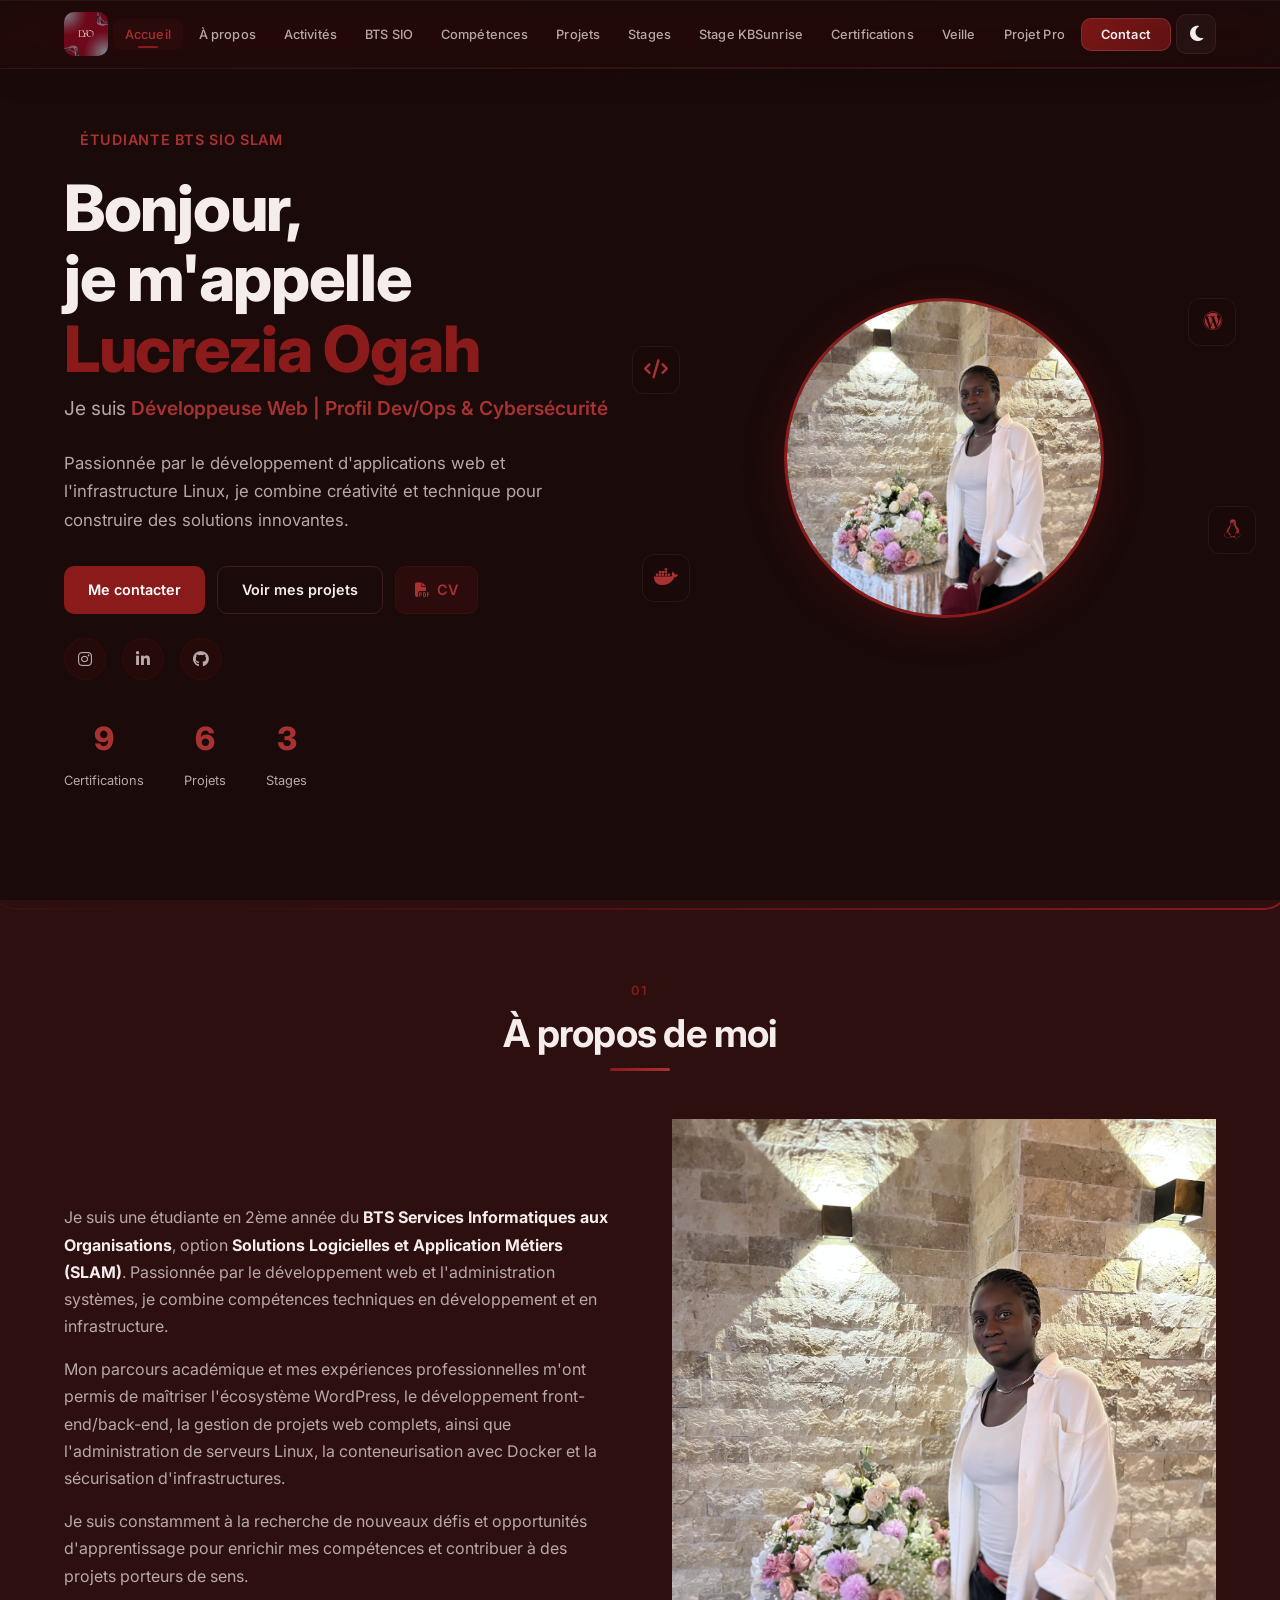
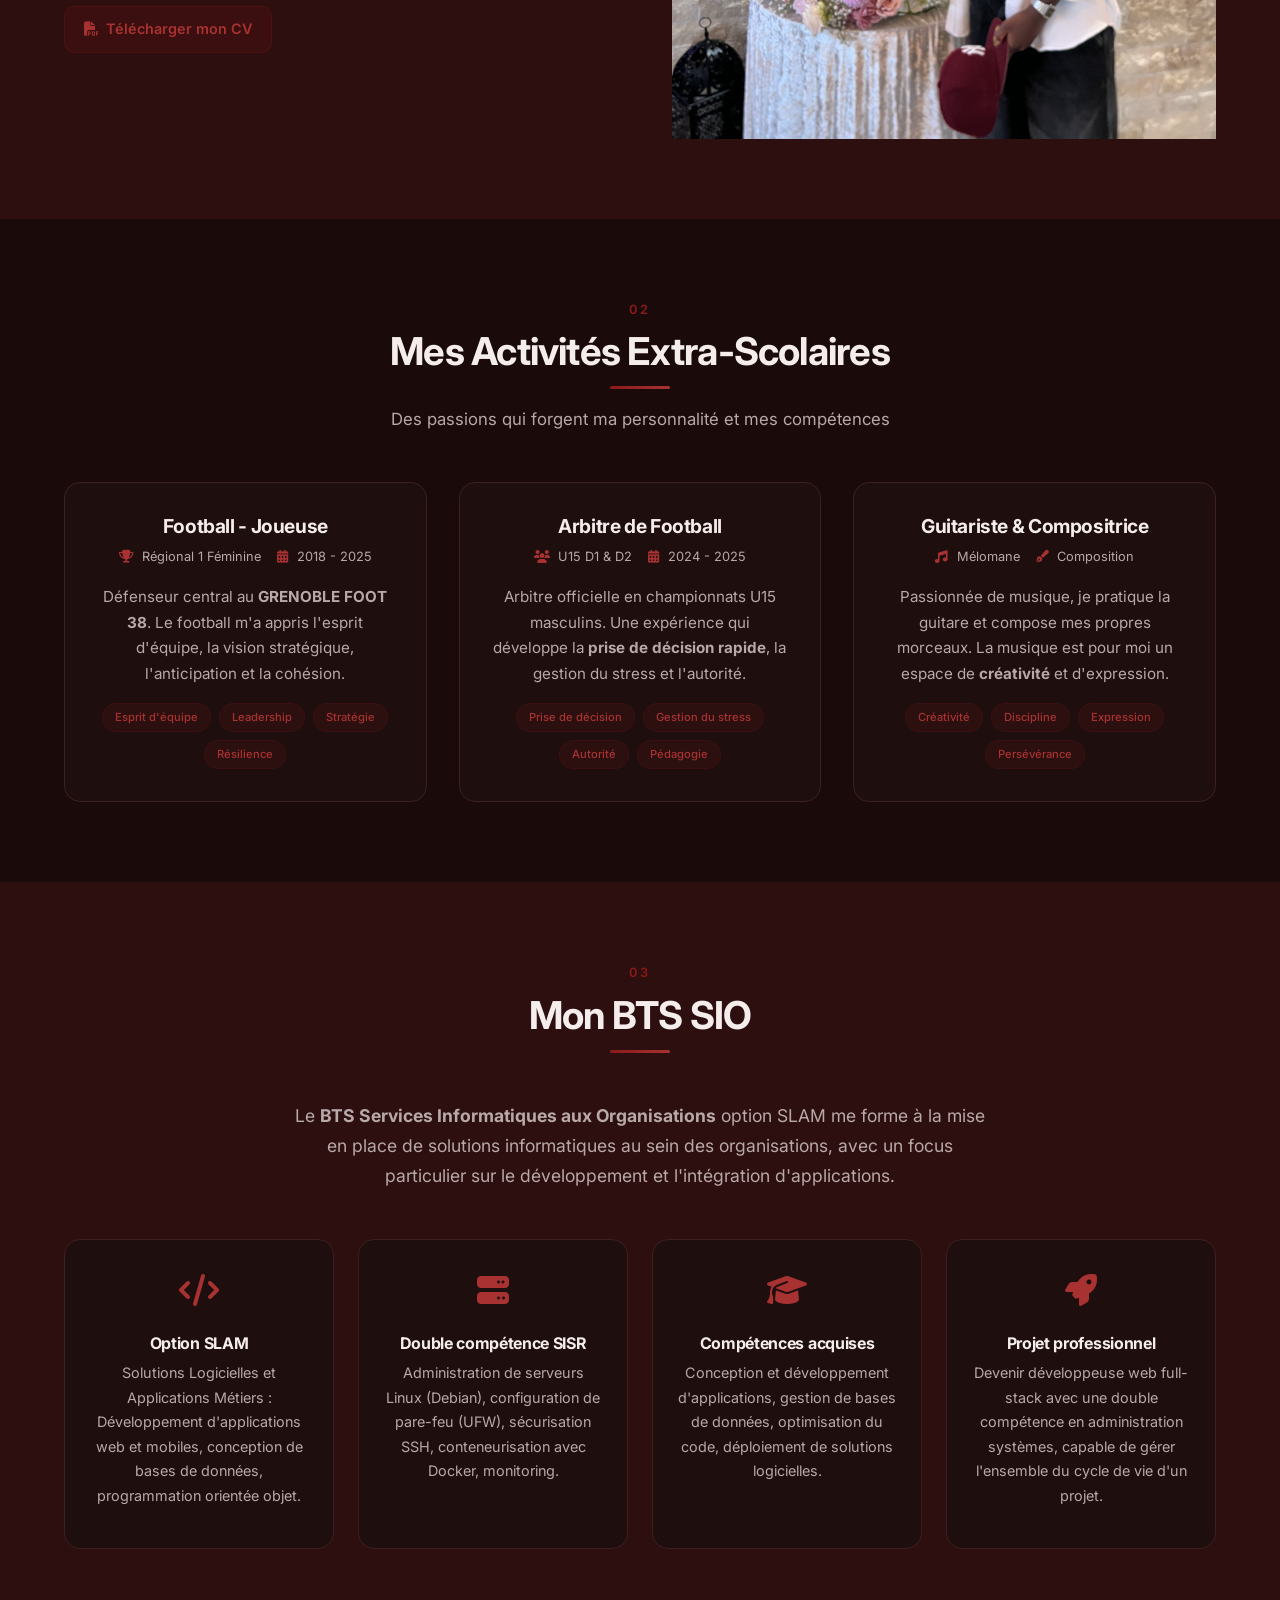
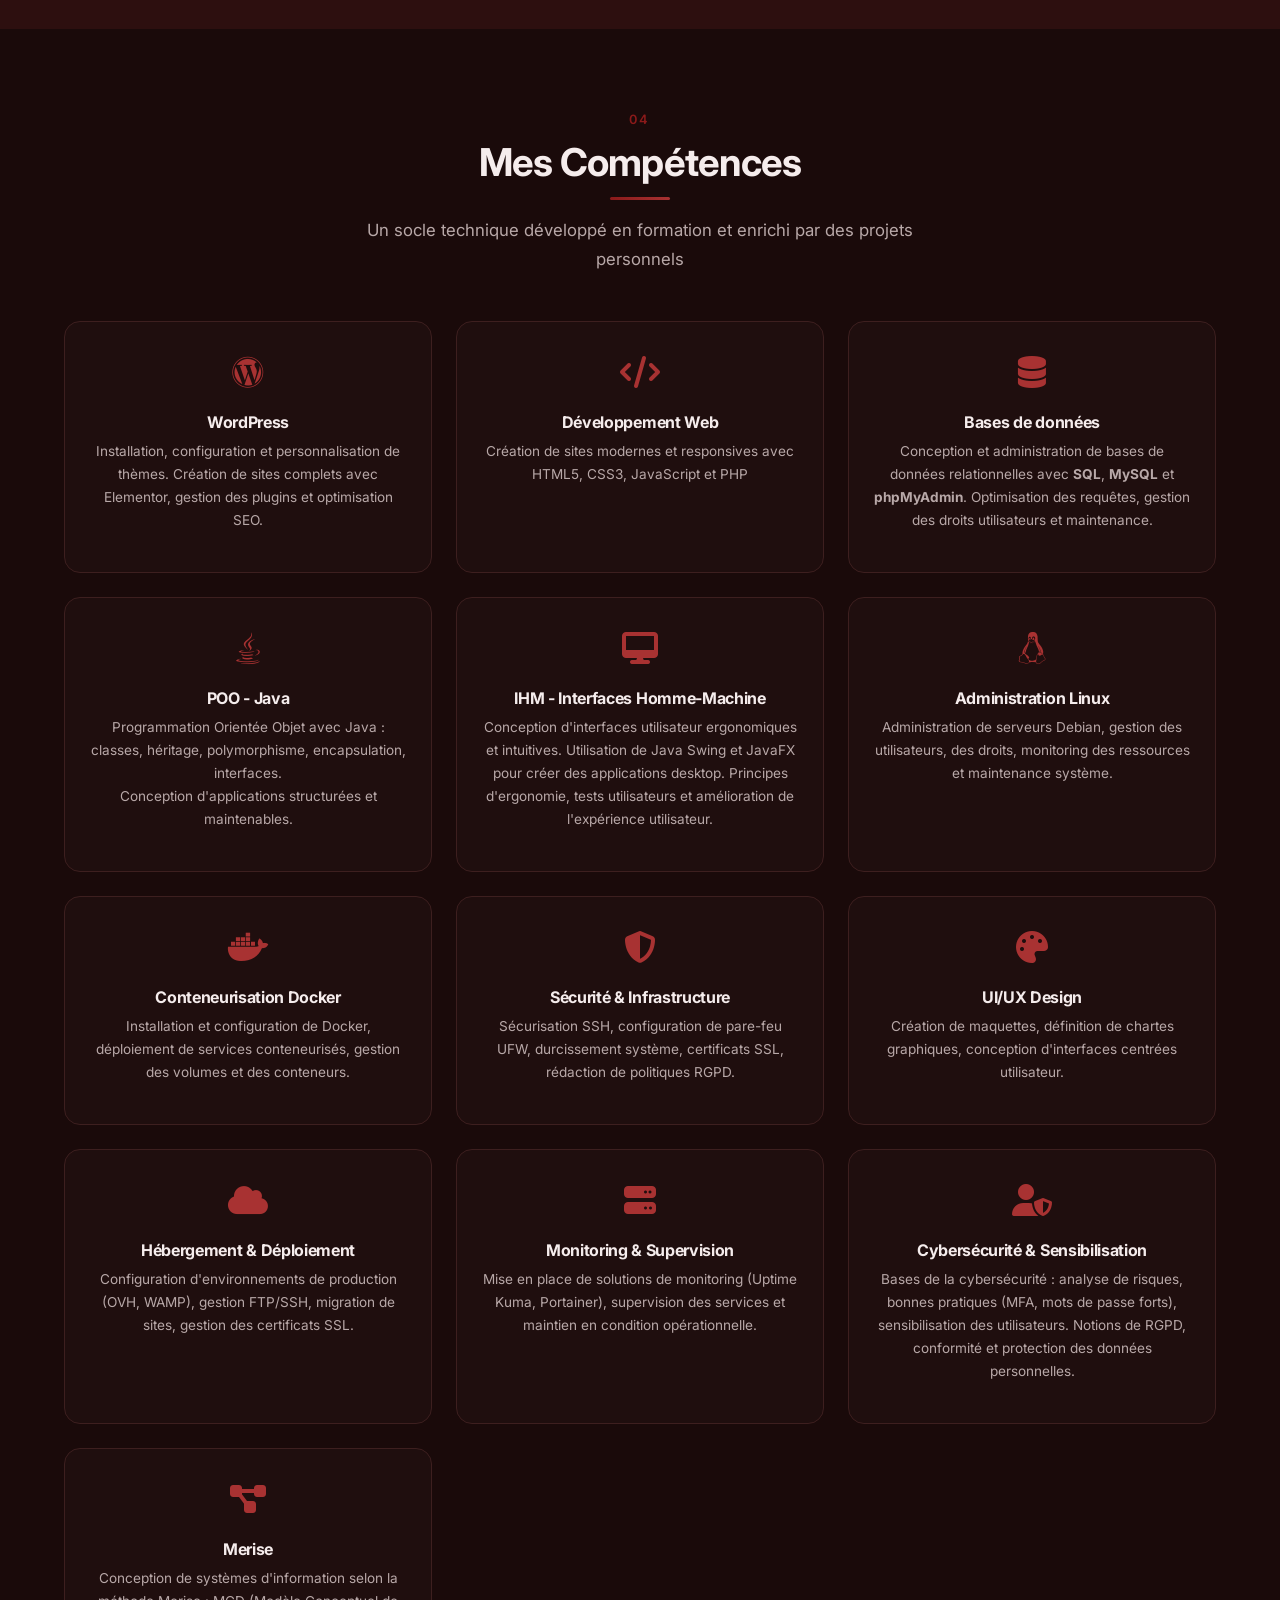
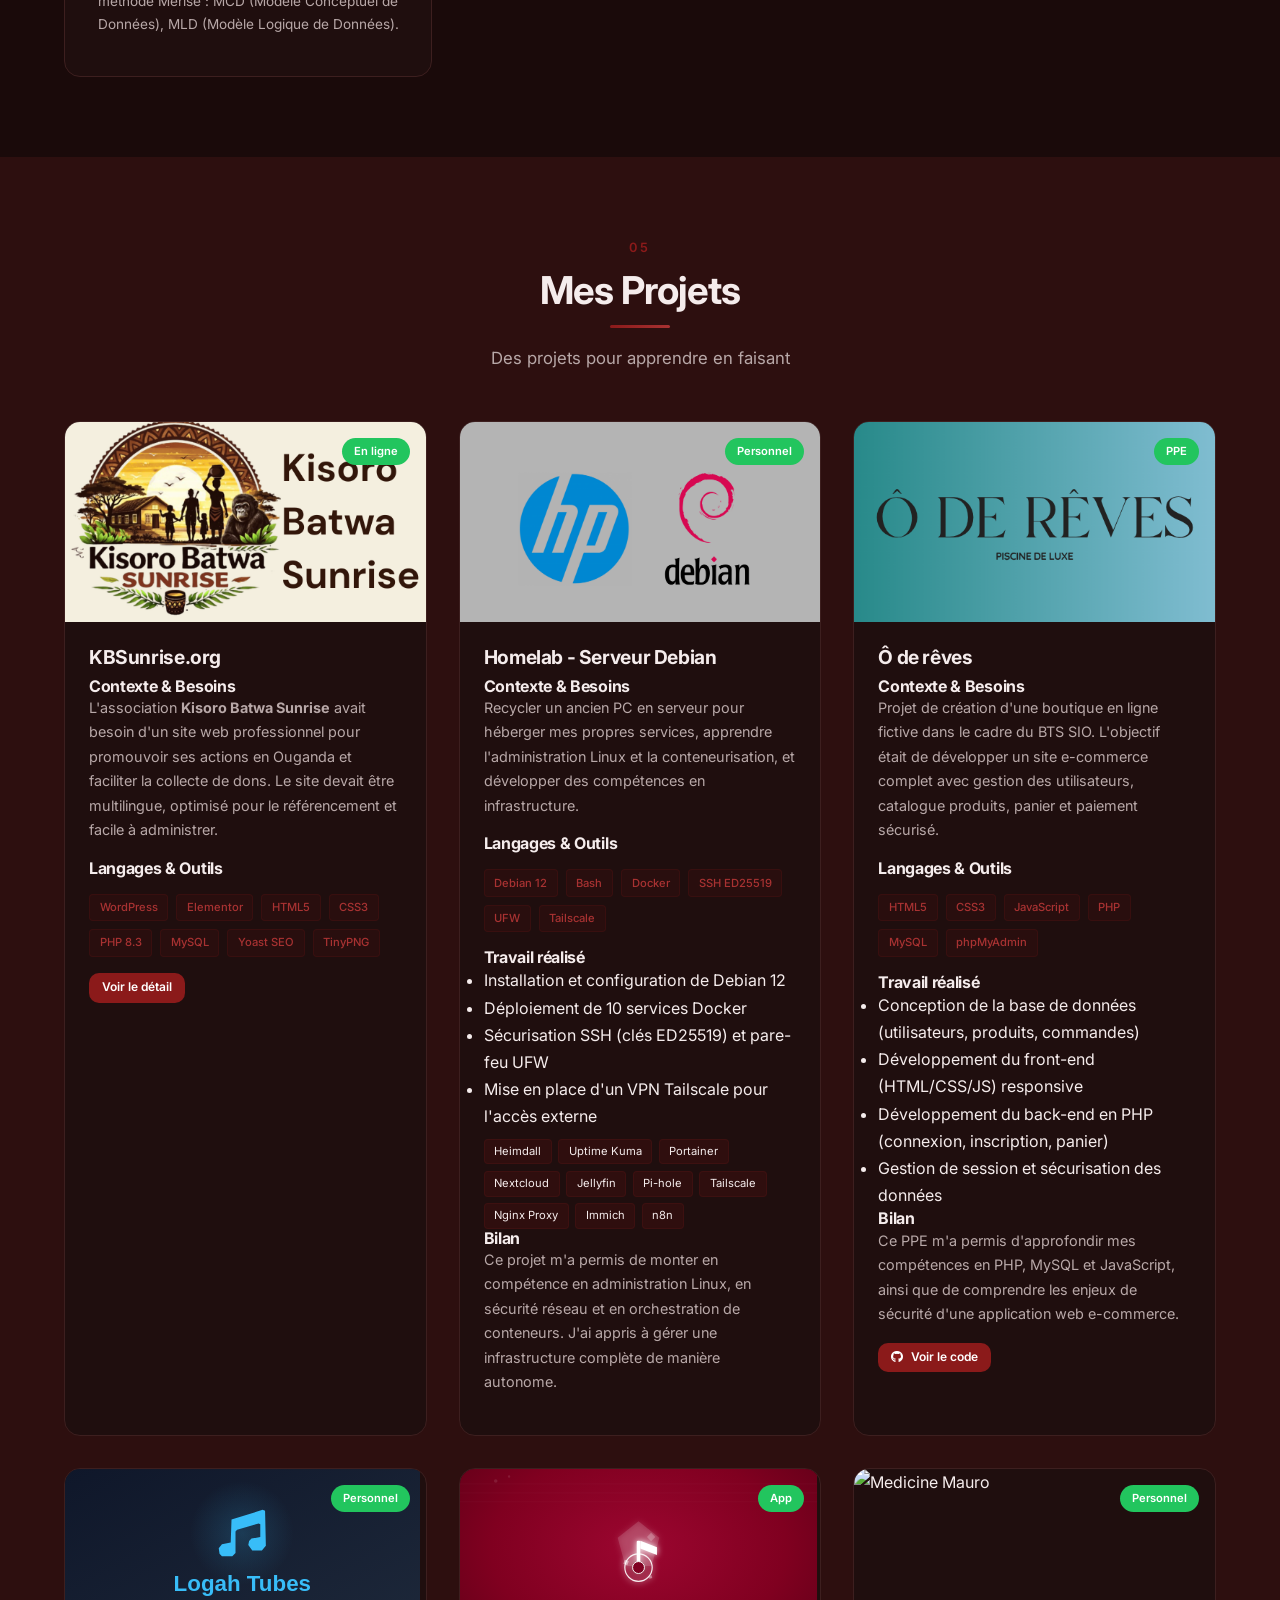
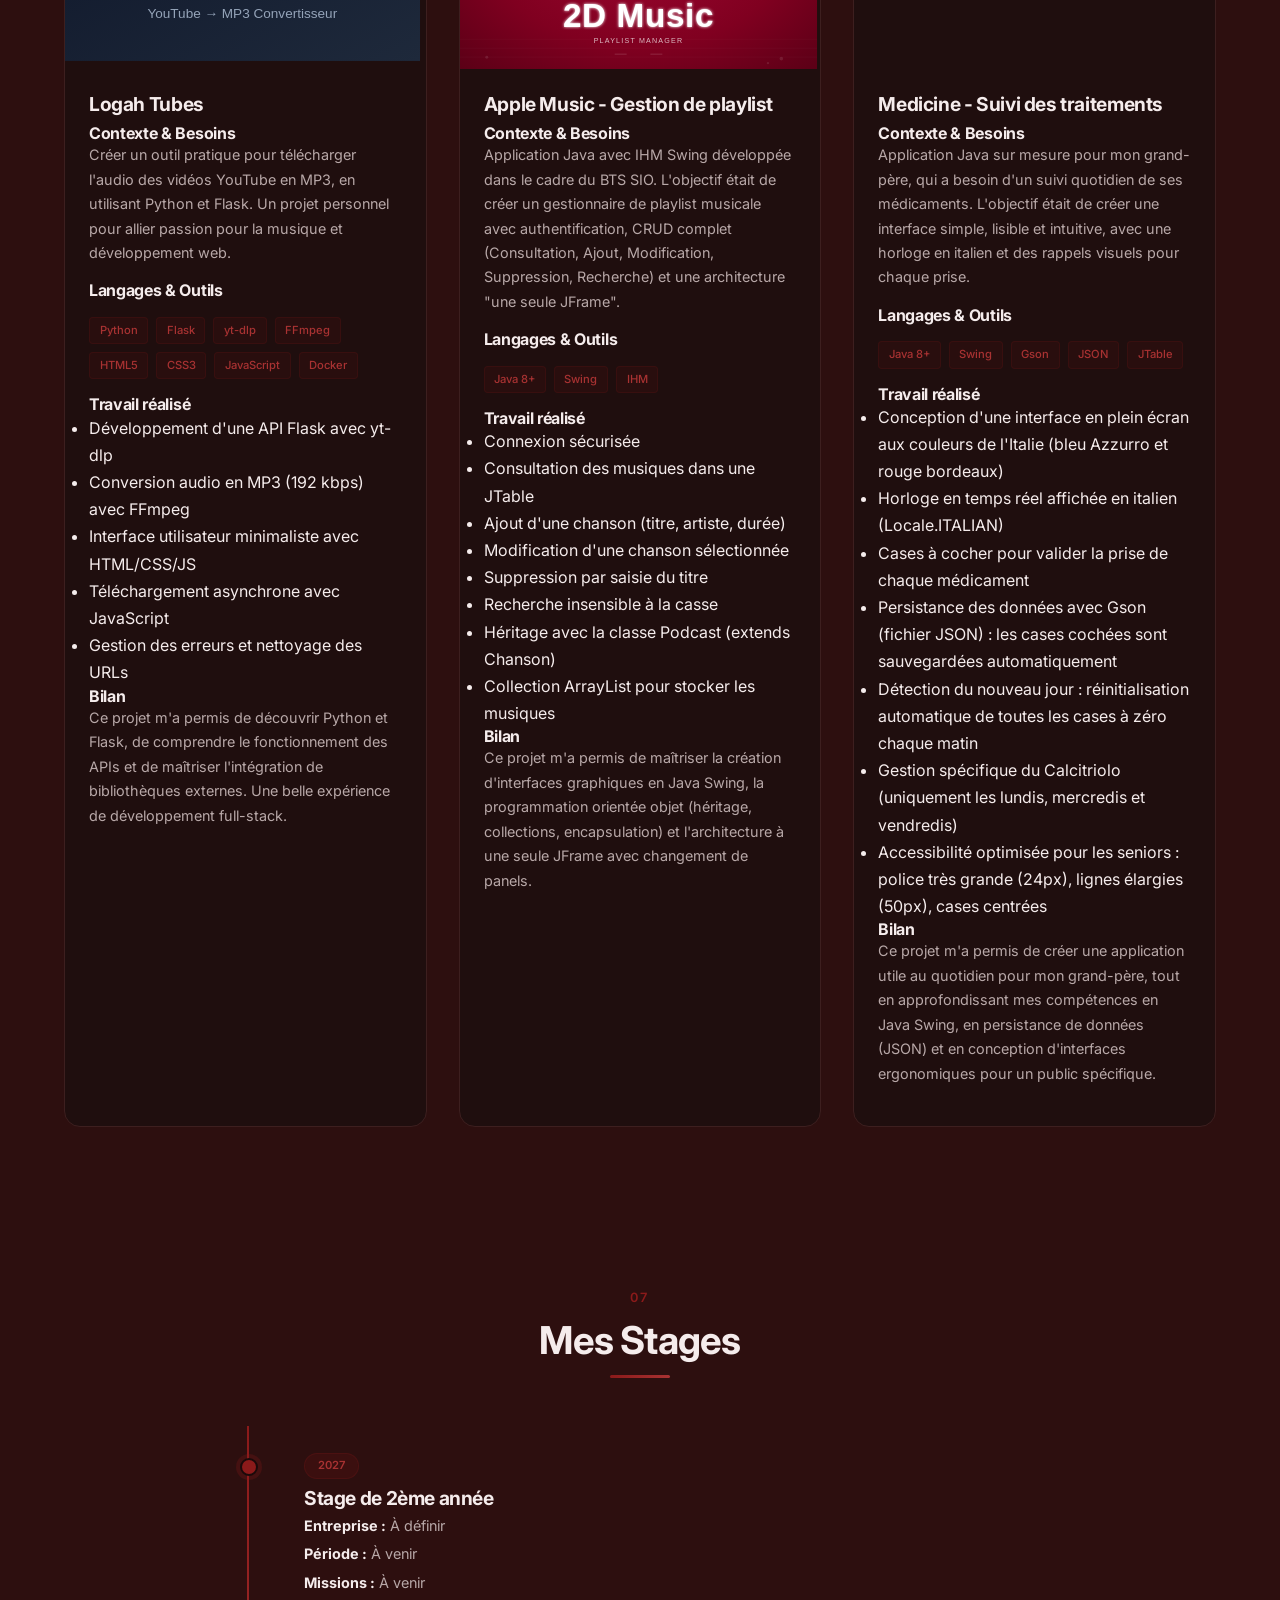
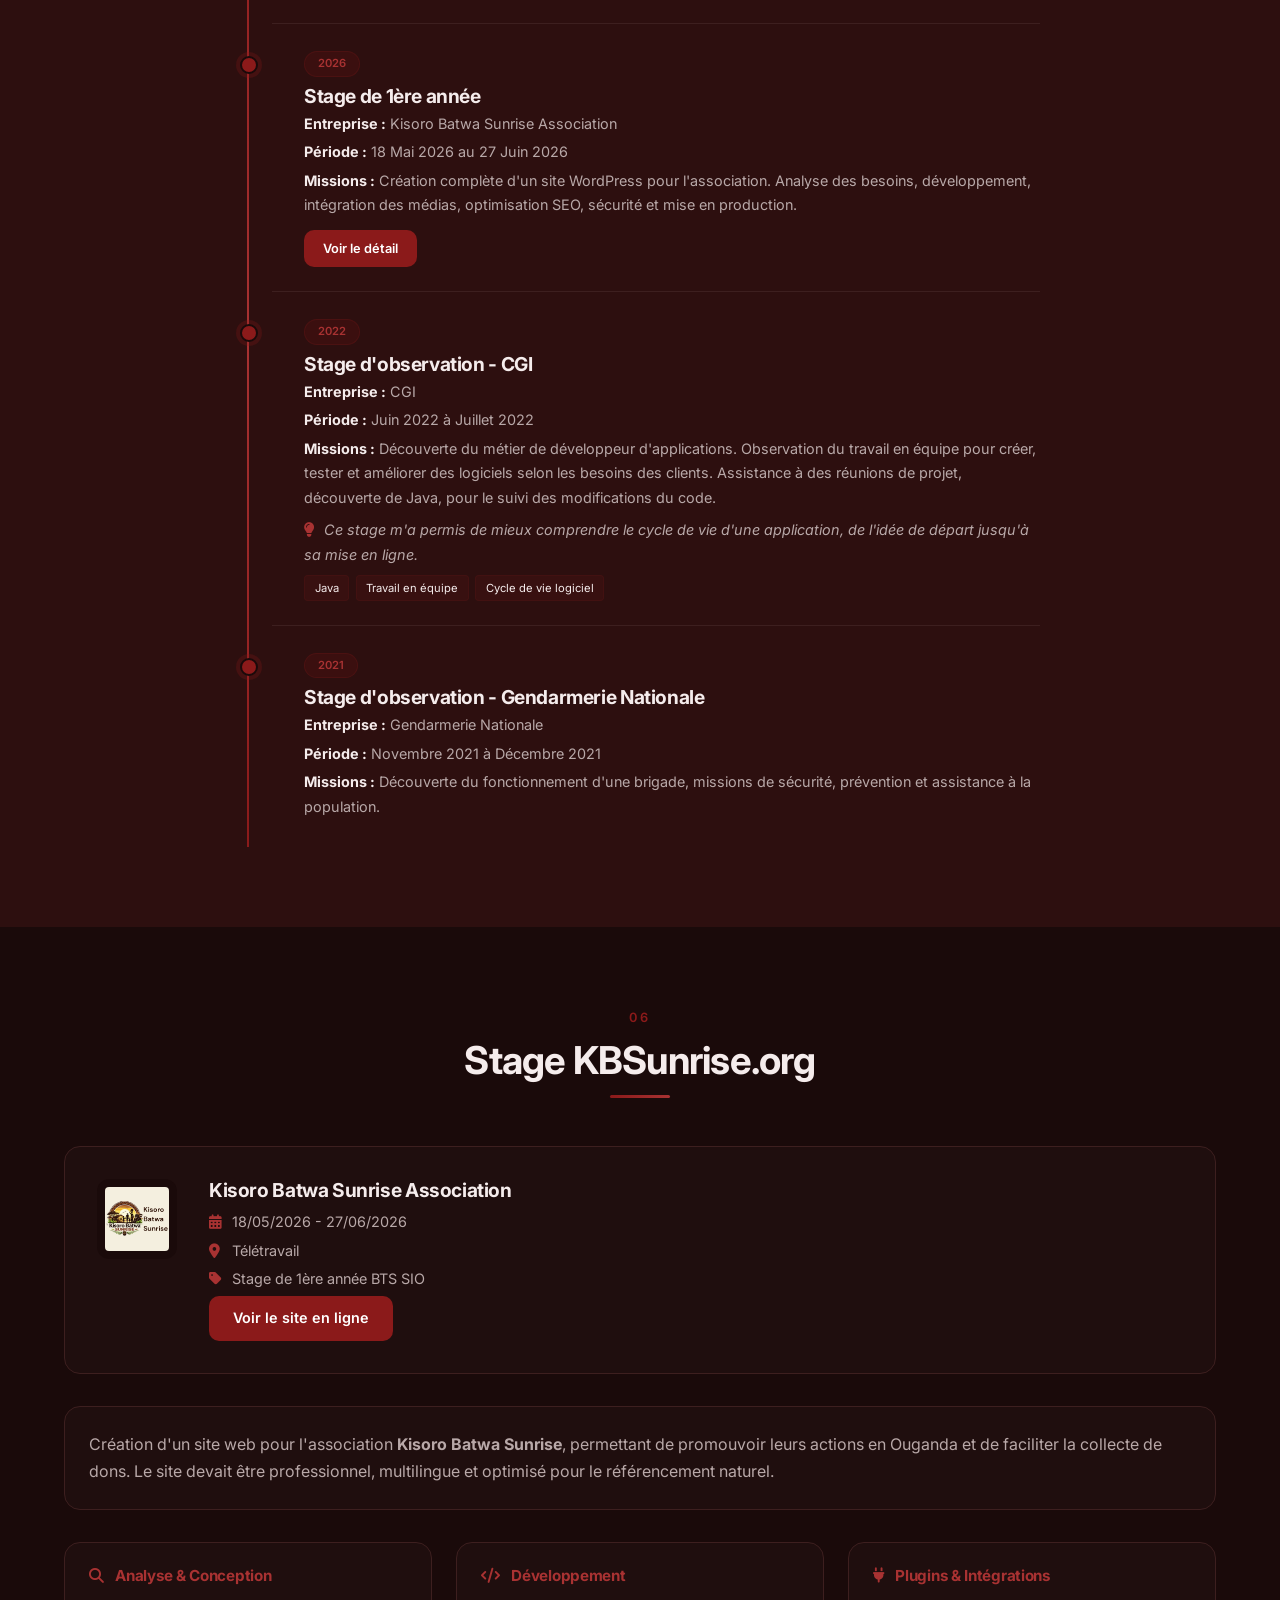
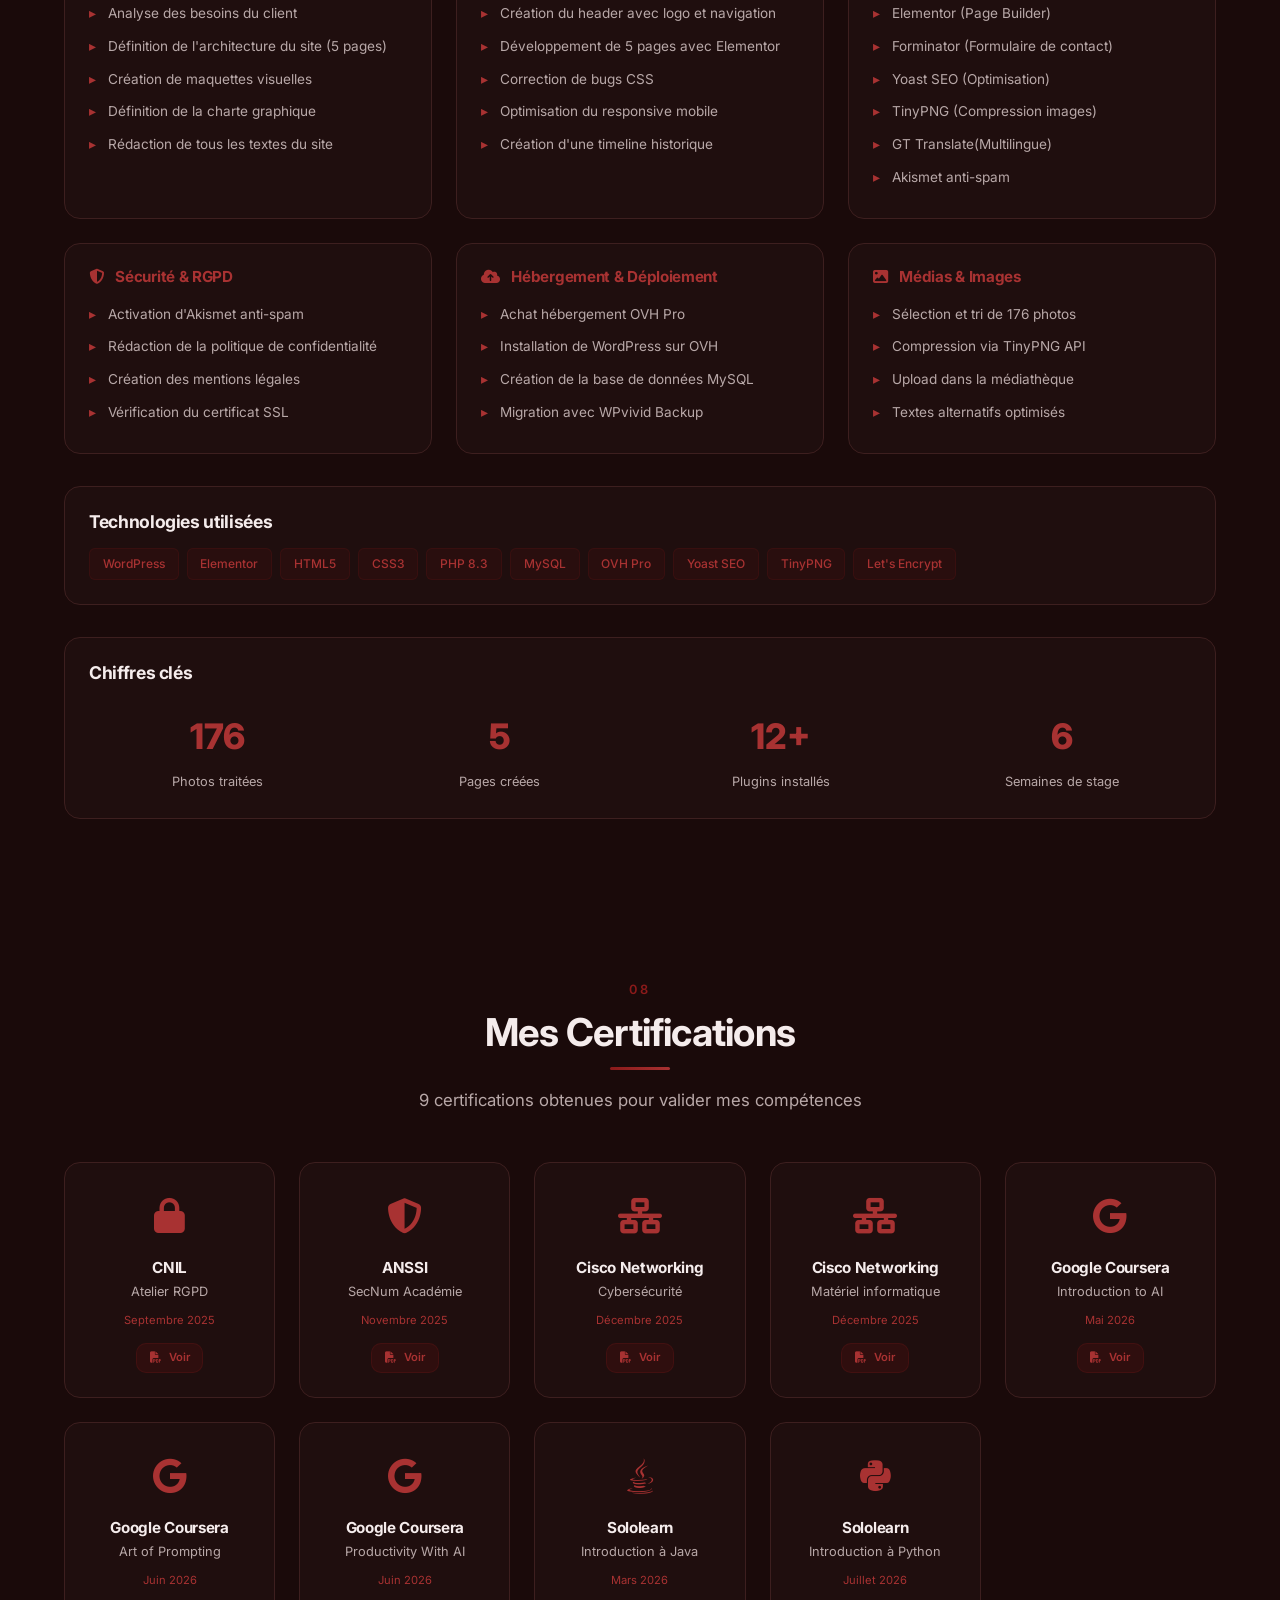
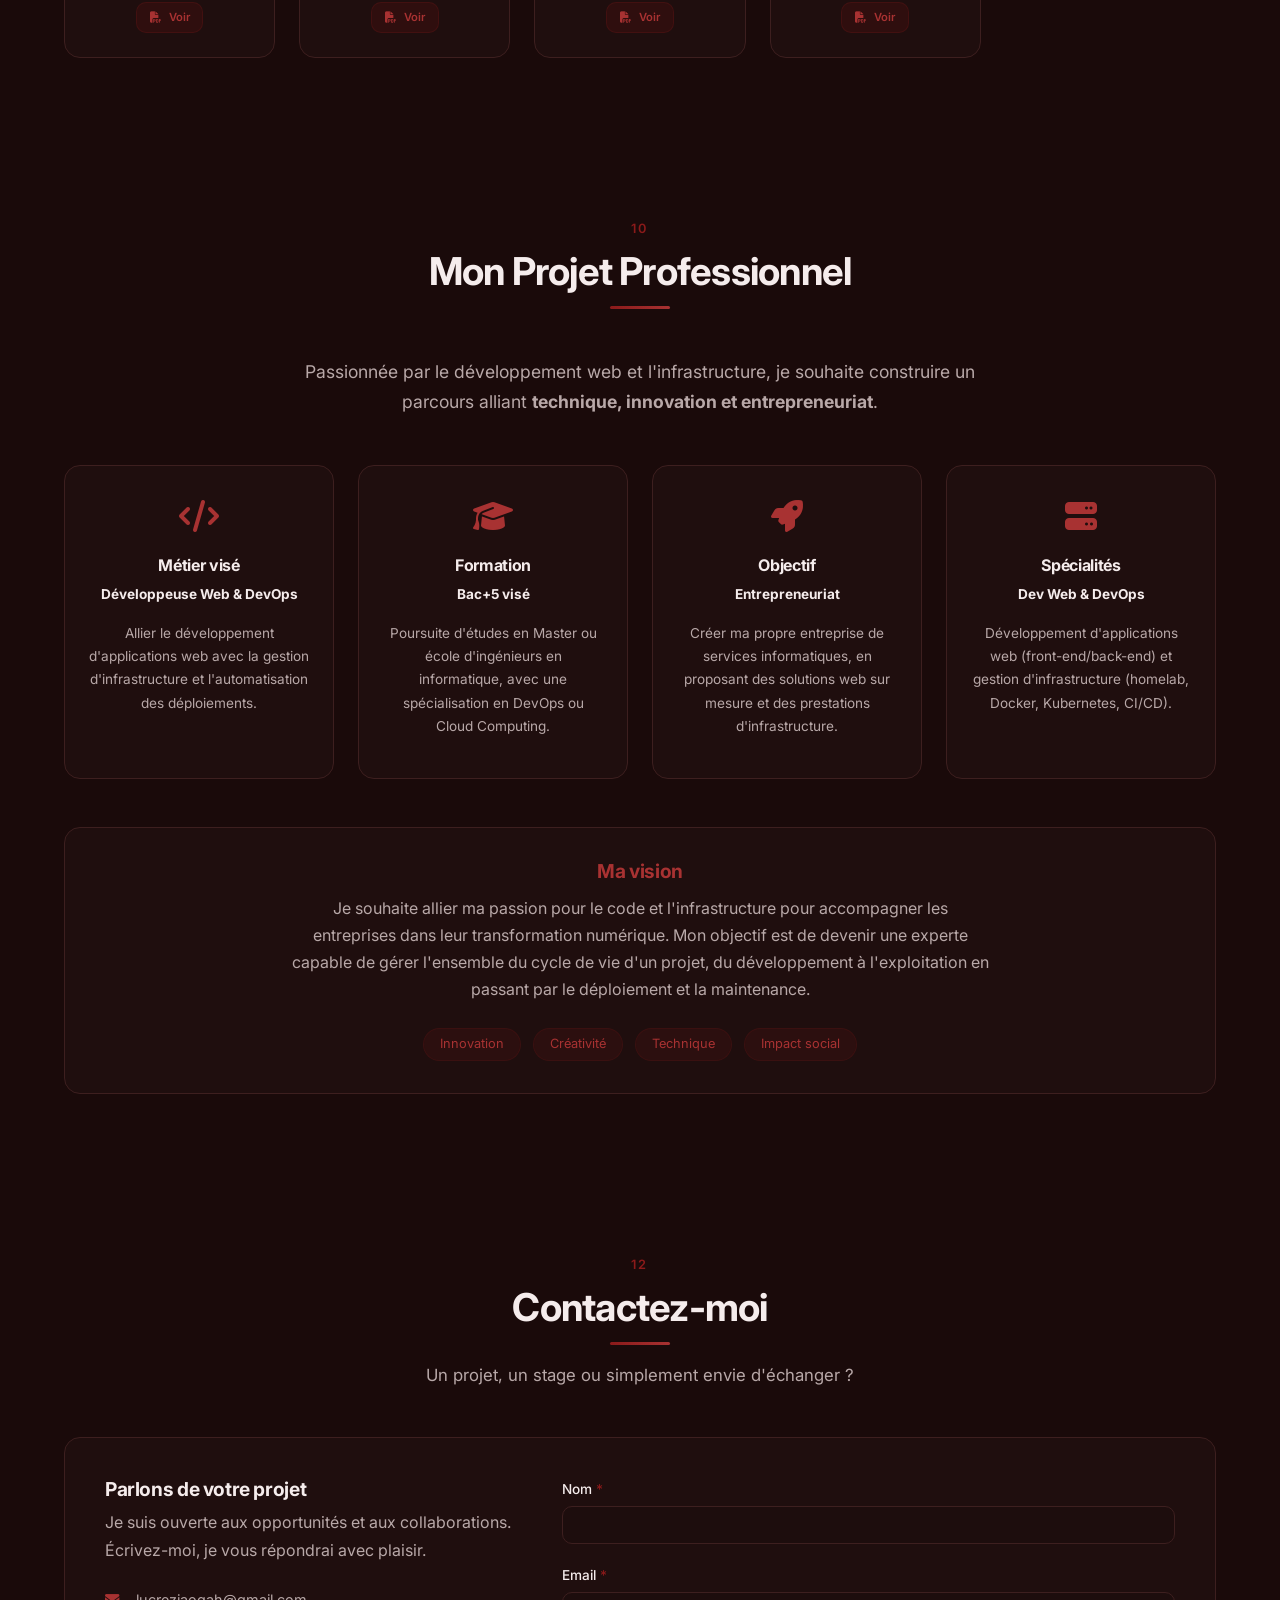
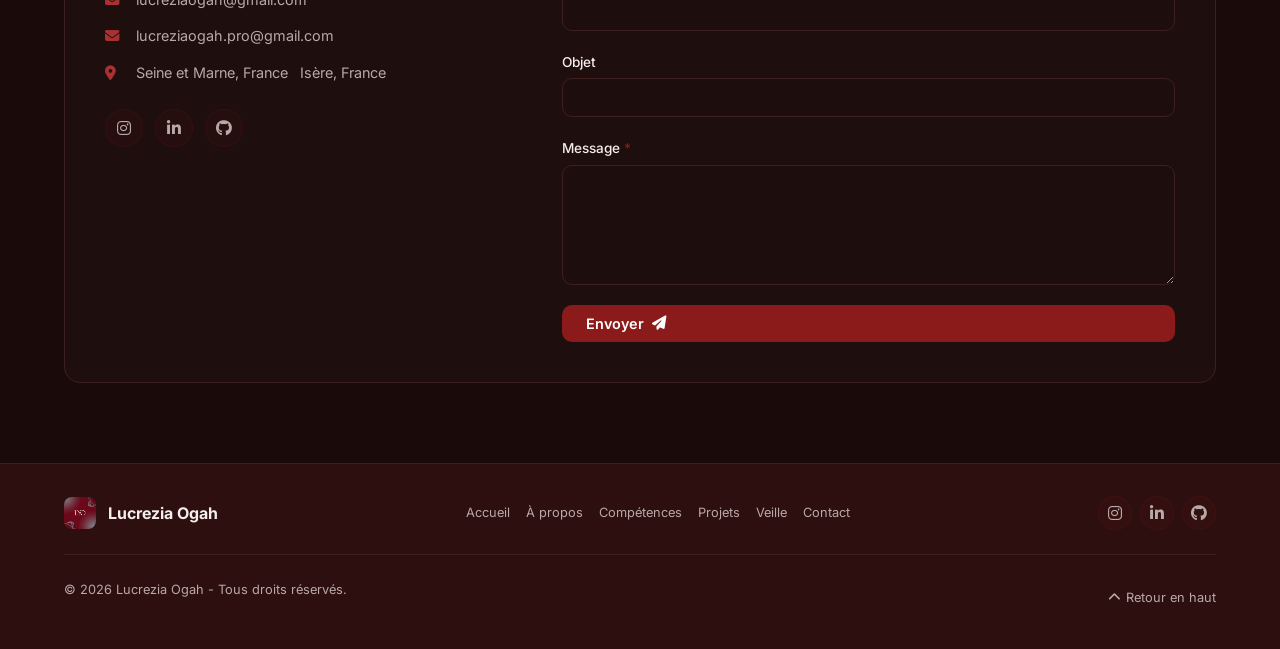
==== commit 6015513a: "Update index.html" ====
--- a/index.html
+++ b/index.html
@@ -102,7 +102,7 @@
                         <span class="stat-label">Certifications</span>
                     </div>
                     <div class="hero-stat">
-                        <span class="stat-number">5</span>
+                        <span class="stat-number">6</span>
                         <span class="stat-label">Projets</span>
                     </div>
                     <div class="hero-stat">
@@ -364,6 +364,12 @@
                     <div class="icone-competence"><i class="fas fa-user-shield"></i></div>
                     <h3>Cybersécurité & Sensibilisation</h3>
                     <p>Bases de la cybersécurité : analyse de risques, bonnes pratiques (MFA, mots de passe forts), sensibilisation des utilisateurs. Notions de RGPD, conformité et protection des données personnelles.</p>
+                </div>
+                <!-- Compétence 13 : Merise -->
+                <div class="carte-competence">
+                    <div class="icone-competence"><i class="fas fa-project-diagram"></i></div>
+                    <h3>Merise</h3>
+                    <p>Conception de systèmes d'information selon la méthode Merise : MCD (Modèle Conceptuel de Données), MLD (Modèle Logique de Données).</p>
                 </div>
             </div>
         </div>
@@ -603,6 +609,48 @@
                         </div>
                     </div>
                 </div>
+             <!-- PROJET 6 : Medicine Mauro (Java IHM) -->
+<div class="carte-projet">
+    <div class="image-projet">
+        <img src="image/medicine_mauro_logo.svg" alt="Medicine Mauro">
+        <span class="badge-projet">Personnel</span>
+    </div>
+    <div class="contenu-projet">
+        <h3>Medicine - Suivi des traitements</h3>
+        <div class="projet-details">
+            <div class="projet-section">
+                <h4>Contexte & Besoins</h4>
+                <p>Application Java sur mesure pour mon grand-père, qui a besoin d'un suivi quotidien de ses médicaments. L'objectif était de créer une interface simple, lisible et intuitive, avec une horloge en italien et des rappels visuels pour chaque prise.</p>
+            </div>
+            <div class="projet-section">
+                <h4>Langages & Outils</h4>
+                <div class="tech-projet">
+                    <span>Java 8+</span>
+                    <span>Swing</span>
+                    <span>Gson</span>
+                    <span>JSON</span>
+                    <span>JTable</span>
+                </div>
+            </div>
+            <div class="projet-section">
+                <h4>Travail réalisé</h4>
+                <ul class="projet-liste">
+                    <li>Conception d'une interface en plein écran aux couleurs de l'Italie (bleu Azzurro et rouge bordeaux)</li>
+                    <li>Horloge en temps réel affichée en italien (Locale.ITALIAN)</li>
+                    <li>Cases à cocher pour valider la prise de chaque médicament</li>
+                    <li>Persistance des données avec Gson (fichier JSON) : les cases cochées sont sauvegardées automatiquement</li>
+                    <li>Détection du nouveau jour : réinitialisation automatique de toutes les cases à zéro chaque matin</li>
+                    <li>Gestion spécifique du Calcitriolo (uniquement les lundis, mercredis et vendredis)</li>
+                    <li>Accessibilité optimisée pour les seniors : police très grande (24px), lignes élargies (50px), cases centrées</li>
+                </ul>
+            </div>
+            <div class="projet-section">
+                <h4>Bilan</h4>
+                <p>Ce projet m'a permis de créer une application utile au quotidien pour mon grand-père, tout en approfondissant mes compétences en Java Swing, en persistance de données (JSON) et en conception d'interfaces ergonomiques pour un public spécifique.</p>
+            </div>
+        </div>
+    </div>
+</div>   
             </div>
         </div>
     </section>
@@ -984,12 +1032,7 @@
         </div>
     </section>
 
-    <!-- 
-        SECTION CONTACT
-        Je propose un formulaire de contact pour que les visiteurs puissent m'écrire.
-        Les informations de contact (email, localisation, réseaux sociaux) sont aussi affichées.
-    -->
-    <section id="contact" class="contact">
+   <section id="contact" class="contact">
         <div class="conteneur">
             <div class="section-header">
                 <span class="section-number">12</span>
@@ -997,34 +1040,57 @@
                 <div class="section-line"></div>
                 <p class="section-subtitle">Un projet, un stage ou simplement envie d'échanger ?</p>
             </div>
-            <div class="contact-wrapper">
-                <!-- Informations de contact -->
-                <div class="contact-info">
-                    <h3>Parlons de votre projet</h3>
-                    <p>Je suis ouverte aux opportunités et aux collaborations. Écrivez-moi, je vous répondrai avec plaisir.</p>
-                    <div class="contact-details">
-                        <div class="contact-detail">
-                            <i class="fas fa-envelope"></i>
-                            <span>lucreziaogah@gmail.com</span>
-                        </div>
-                        <div class="contact-detail">
-                            <i class="fas fa-envelope"></i>
-                            <span>lucreziaogah.pro@gmail.com</span>
-                        </div>
-                        <div class="contact-detail">
-                            <i class="fas fa-map-marker-alt"></i>
-                            <span>Seine et Marne, France</span>
-                            <span>Isère, France</span>
-                        </div>
-                    </div>
-                    <div class="contact-social">
-                        <a href="https://www.instagram.com/lyo.dev_/" aria-label="Instagram"><i class="fab fa-instagram"></i></a>
-                        <a href="https://www.linkedin.com/in/lucrezia-ogah-a3b02b330/" aria-label="LinkedIn"><i class="fab fa-linkedin-in"></i></a>
-                        <a href="https://github.com/Lyo563" aria-label="GitHub"><i class="fab fa-github"></i></a>
-                    </div>
-                </div>
-            </div>
-        </div>
+        <div class="contact-wrapper">
+            <!-- Informations de contact -->
+            <div class="contact-info">
+                <h3>Parlons de votre projet</h3>
+                <p>Je suis ouverte aux opportunités et aux collaborations. Écrivez-moi, je vous répondrai avec plaisir.</p>
+                <div class="contact-details">
+                    <div class="contact-detail">
+                        <i class="fas fa-envelope"></i>
+                        <span>lucreziaogah@gmail.com</span>
+                    </div>
+                    <div class="contact-detail">
+                        <i class="fas fa-envelope"></i>
+                        <span>lucreziaogah.pro@gmail.com</span>
+                    </div>
+                    <div class="contact-detail">
+                        <i class="fas fa-map-marker-alt"></i>
+                        <span>Seine et Marne, France</span>
+                        <span>Isère, France</span>
+                    </div>
+                </div>
+                <div class="contact-social">
+                    <a href="https://www.instagram.com/lyo.dev_/" aria-label="Instagram"><i class="fab fa-instagram"></i></a>
+                    <a href="https://www.linkedin.com/in/lucrezia-ogah-a3b02b330/" aria-label="LinkedIn"><i class="fab fa-linkedin-in"></i></a>
+                    <a href="https://github.com/Lyo563" aria-label="GitHub"><i class="fab fa-github"></i></a>
+                </div>
+            </div>
+                <!-- Formulaire de contact fonctionnel avec Formsubmit -->
+                <form id="formContact" class="contact-form" action="https://formsubmit.co/lucreziaogah.pro@gmail.com" method="POST">
+                    <!-- Champs cachés pour Formsubmit -->
+                    <input type="hidden" name="_captcha" value="false">
+                    <input type="hidden" name="_template" value="table">
+                    <div class="groupe-form">
+                        <label for="nom">Nom <span class="required">*</span></label>
+                        <input type="text" id="nom" name="nom" class="controle-form" required>
+                    </div>
+                    <div class="groupe-form">
+                        <label for="email">Email <span class="required">*</span></label>
+                        <input type="email" id="email" name="email" class="controle-form" required>
+                    </div>
+                    <div class="groupe-form">
+                        <label for="objet">Objet</label>
+                        <input type="text" id="objet" name="objet" class="controle-form">
+                    </div>
+                    <div class="groupe-form">
+                        <label for="message">Message <span class="required">*</span></label>
+                        <textarea id="message" name="message" class="controle-form" rows="5" required></textarea>
+                    </div>
+                    <button type="submit" class="btn btn-principal">Envoyer <i class="fas fa-paper-plane"></i></button>
+                        </form>
+                </div>
+            </div>
     </section>
 
     <!-- 
--- a/style.css
+++ b/style.css
@@ -0,0 +1,2280 @@
+/* ===== VARIABLES ===== */
+:root {
+    /* Mode Sombre (défaut) */
+    --primaire: #6e0b14;
+    --arriere-plan: #1a0a0a;
+    --arriere-plan-secondaire: #2d0f0f;
+    --accent: #8b1a1a;
+    --accent-clair: #a83232;
+    --accent-fonce: #6b1212;
+    --accent-glow: rgba(139, 26, 26, 0.25);
+    --texte: #f5ecec;
+    --texte-muted: #b8a8a8;
+    --card-bg: #1f0e0e;
+    --border: #3d1f1f;
+    --shadow: 0 8px 32px rgba(0, 0, 0, 0.4);
+    --shadow-glow: 0 8px 40px rgba(139, 26, 26, 0.25);
+    --radius: 16px;
+    --transition: all 0.4s cubic-bezier(0.25, 0.46, 0.45, 0.94);
+    --font: 'Inter', -apple-system, BlinkMacSystemFont, 'Segoe UI', sans-serif;
+    --glass-bg: rgba(26, 10, 10, 0.55);
+    --glass-border: rgba(255, 255, 255, 0.06);
+}
+
+/*  MODE CLAIR  */
+body.theme-clair {
+    --primaire: #8b1a1a;
+    --arriere-plan: #f8f6f5;
+    --arriere-plan-secondaire: #f0ecea;
+    --accent: #8b1a1a;
+    --accent-clair: #a83232;
+    --accent-fonce: #6b1212;
+    --accent-glow: rgba(139, 26, 26, 0.12);
+    --texte: #1a0a0a;
+    --texte-muted: #5a4a4a;
+    --card-bg: #ffffff;
+    --border: #e8e0dd;
+    --shadow: 0 8px 32px rgba(0, 0, 0, 0.08);
+    --shadow-glow: 0 8px 40px rgba(139, 26, 26, 0.12);
+    --glass-bg: rgba(248, 246, 245, 0.55);
+    --glass-border: rgba(0, 0, 0, 0.06);
+}
+
+/*  RESET & BASE  */
+* {
+    margin: 0;
+    padding: 0;
+    box-sizing: border-box;
+}
+
+html {
+    scroll-behavior: smooth;
+    overflow-x: hidden;
+}
+
+body {
+    font-family: var(--font);
+    background: var(--arriere-plan);
+    color: var(--texte);
+    line-height: 1.7;
+    overflow-x: hidden;
+    transition: background 0.4s ease, color 0.4s ease;
+    background-image: 
+        radial-gradient(ellipse at 20% 50%, rgba(139, 26, 26, 0.06) 0%, transparent 60%),
+        radial-gradient(ellipse at 80% 50%, rgba(139, 26, 26, 0.04) 0%, transparent 60%);
+    min-height: 100vh;
+}
+
+body.theme-clair {
+    background-image: 
+        radial-gradient(ellipse at 20% 50%, rgba(139, 26, 26, 0.04) 0%, transparent 60%),
+        radial-gradient(ellipse at 80% 50%, rgba(139, 26, 26, 0.02) 0%, transparent 60%);
+}
+
+/*  TYPOGRAPHIE  */
+h1, h2, h3, h4 {
+    font-weight: 700;
+    line-height: 1.2;
+    letter-spacing: -0.02em;
+}
+
+h1 { font-size: 
+    clamp(2.2rem, 5vw, 4rem); 
+}
+h2 { font-size: 
+    clamp(1.8rem, 3vw, 2.8rem); 
+}
+h3 { 
+    font-size: clamp(1.1rem, 1.5vw, 1.4rem); 
+}
+p { 
+    margin-bottom: 1rem;
+    color: var(--texte-muted);
+}
+a {
+    text-decoration: none;
+    color: inherit;
+    transition: var(--transition);
+}
+
+img {
+    max-width: 100%;
+    display: block;
+}
+
+/*  CONTAINER  */
+.conteneur {
+    width: 100%;
+    max-width: 1200px;
+    margin: 0 auto;
+    padding: 0 1.5rem;
+}
+
+/*  SECTION HEADER  */
+.section-header {
+    text-align: center;
+    margin-bottom: 3rem;
+}
+
+.section-number {
+    font-size: 0.8rem;
+    font-weight: 600;
+    color: var(--accent);
+    letter-spacing: 0.2em;
+    text-transform: uppercase;
+    display: block;
+    margin-bottom: 0.5rem;
+}
+
+.section-line {
+    width: 60px;
+    height: 3px;
+    background: linear-gradient(90deg, var(--accent), var(--accent-clair));
+    margin: 0.75rem auto 1rem;
+    border-radius: 2px;
+}
+
+.section-subtitle {
+    color: var(--texte-muted);
+    font-size: 1.05rem;
+    max-width: 600px;
+    margin: 0 auto;
+}
+
+/* NAVBAR LIQUID GLASS */
+header {
+    position: fixed;
+    top: 0;
+    left: 0;
+    width: 100%;
+    z-index: 1000;
+    padding: 0.5rem 0;
+    transition: all 0.4s cubic-bezier(0.25, 0.46, 0.45, 0.94);
+    background: var(--glass-bg);
+    backdrop-filter: blur(20px) saturate(1.8);
+    -webkit-backdrop-filter: blur(20px) saturate(1.8);
+    border-bottom: 1px solid var(--glass-border);
+    box-shadow: 
+        0 4px 30px rgba(0, 0, 0, 0.2),
+        inset 0 1px 0 rgba(255, 255, 255, 0.05);
+}
+
+header.scrolled {
+    background: rgba(26, 10, 10, 0.8);
+    backdrop-filter: blur(25px) saturate(2);
+    -webkit-backdrop-filter: blur(25px) saturate(2);
+    box-shadow: 
+        0 8px 40px rgba(0, 0, 0, 0.4),
+        inset 0 1px 0 rgba(255, 255, 255, 0.08);
+    border-bottom: 1px solid rgba(139, 26, 26, 0.15);
+}
+
+body.theme-clair header {
+    background: rgba(248, 246, 245, 0.6);
+    backdrop-filter: blur(20px) saturate(1.8);
+    -webkit-backdrop-filter: blur(20px) saturate(1.8);
+    border-bottom: 1px solid rgba(0, 0, 0, 0.06);
+    box-shadow: 
+        0 4px 30px rgba(0, 0, 0, 0.04),
+        inset 0 1px 0 rgba(255, 255, 255, 0.8);
+}
+
+body.theme-clair header.scrolled {
+    background: rgba(248, 246, 245, 0.85);
+    backdrop-filter: blur(25px) saturate(2);
+    -webkit-backdrop-filter: blur(25px) saturate(2);
+    border-bottom: 1px solid rgba(139, 26, 26, 0.1);
+}
+
+/* Effet de brillance liquide (shine) */
+header::before {
+    content: '';
+    position: absolute;
+    top: -50%;
+    left: -50%;
+    width: 200%;
+    height: 200%;
+    background: radial-gradient(
+        ellipse at 30% 50%,
+        rgba(139, 26, 26, 0.06) 0%,
+        transparent 60%
+    );
+    pointer-events: none;
+    animation: liquidShine 8s ease-in-out infinite alternate;
+}
+
+body.theme-clair header::before {
+    background: radial-gradient(
+        ellipse at 30% 50%,
+        rgba(139, 26, 26, 0.03) 0%,
+        transparent 60%
+    );
+}
+
+@keyframes liquidShine {
+    0% {
+        transform: translateX(-10%) scale(1);
+        opacity: 0.5;
+    }
+    100% {
+        transform: translateX(10%) scale(1.2);
+        opacity: 1;
+    }
+}
+
+/* Bordure liquide animée */
+header::after {
+    content: '';
+    position: absolute;
+    bottom: 0;
+    left: 0;
+    width: 100%;
+    height: 1px;
+    background: linear-gradient(
+        90deg,
+        transparent 0%,
+        rgba(139, 26, 26, 0.2) 20%,
+        rgba(139, 26, 26, 0.5) 50%,
+        rgba(139, 26, 26, 0.2) 80%,
+        transparent 100%
+    );
+    background-size: 200% 100%;
+    animation: liquidBorder 4s ease-in-out infinite;
+}
+
+body.theme-clair header::after {
+    background: linear-gradient(
+        90deg,
+        transparent 0%,
+        rgba(139, 26, 26, 0.15) 20%,
+        rgba(139, 26, 26, 0.35) 50%,
+        rgba(139, 26, 26, 0.15) 80%,
+        transparent 100%
+    );
+}
+
+@keyframes liquidBorder {
+    0% { background-position: -200% 0; }
+    100% { background-position: 200% 0; }
+}
+
+/* ===== NAVIGATION ===== */
+nav {
+    display: flex;
+    justify-content: space-between;
+    align-items: center;
+    padding: 0.25rem 0;
+    position: relative;
+}
+
+.logo {
+    display: flex;
+    align-items: center;
+    gap: 0.75rem;
+    flex-shrink: 0;
+}
+
+.logo img {
+    width: 44px;
+    height: 44px;
+    border-radius: 10px;
+    transition: var(--transition);
+}
+
+.logo img:hover {
+    transform: scale(1.05) rotate(-5deg);
+}
+
+.logo-text {
+    font-weight: 700;
+    font-size: 1.1rem;
+    color: var(--texte);
+    display: none;
+}
+
+@media (min-width: 640px) {
+    .logo-text { display: block; }
+}
+
+.liens-nav {
+    display: flex;
+    align-items: center;
+    gap: 0.25rem;
+    list-style: none;
+    flex-wrap: wrap;
+    justify-content: flex-end;
+}
+
+.liens-nav a {
+    padding: 0.5rem 0.75rem;
+    font-size: 0.8rem;
+    font-weight: 500;
+    color: var(--texte-muted);
+    border-radius: 8px;
+    transition: var(--transition);
+    position: relative;
+    letter-spacing: 0.01em;
+}
+
+.liens-nav a:hover {
+    color: var(--texte);
+    background: rgba(139, 26, 26, 0.1);
+}
+
+.liens-nav a.actif {
+    color: var(--accent-clair);
+    background: rgba(139, 26, 26, 0.08);
+}
+
+.liens-nav a.actif::after {
+    content: '';
+    position: absolute;
+    bottom: 2px;
+    left: 50%;
+    transform: translateX(-50%);
+    width: 20px;
+    height: 2px;
+    background: var(--accent);
+    border-radius: 2px;
+}
+
+body.theme-clair .liens-nav a.actif {
+    color: var(--accent);
+    background: rgba(139, 26, 26, 0.06);
+}
+
+/* Nav CTA avec effet glass */
+.liens-nav .nav-cta {
+    background: linear-gradient(135deg, rgba(139, 26, 26, 0.85), rgba(139, 26, 26, 0.6));
+    backdrop-filter: blur(10px);
+    -webkit-backdrop-filter: blur(10px);
+    border: 1px solid rgba(255, 255, 255, 0.12);
+    color: var(--texte);
+    padding: 0.5rem 1.2rem;
+    border-radius: 10px;
+    font-weight: 600;
+    position: relative;
+    overflow: hidden;
+}
+
+.liens-nav .nav-cta::before {
+    content: '';
+    position: absolute;
+    top: -50%;
+    left: -50%;
+    width: 200%;
+    height: 200%;
+    background: radial-gradient(
+        ellipse at center,
+        rgba(255, 255, 255, 0.1) 0%,
+        transparent 60%
+    );
+    opacity: 0;
+    transition: opacity 0.4s ease;
+}
+
+.liens-nav .nav-cta:hover::before {
+    opacity: 1;
+}
+
+.liens-nav .nav-cta:hover {
+    background: linear-gradient(135deg, var(--accent), var(--accent-clair));
+    transform: translateY(-2px) scale(1.02);
+    box-shadow: 
+        0 8px 30px rgba(139, 26, 26, 0.3),
+        inset 0 1px 0 rgba(255, 255, 255, 0.2);
+}
+
+body.theme-clair .liens-nav .nav-cta {
+    background: linear-gradient(135deg, var(--accent), var(--accent-clair));
+    border: 1px solid rgba(255, 255, 255, 0.2);
+    color: #fff;
+}
+
+body.theme-clair .liens-nav .nav-cta:hover {
+    box-shadow: 
+        0 8px 30px rgba(139, 26, 26, 0.25),
+        inset 0 1px 0 rgba(255, 255, 255, 0.3);
+}
+
+/*  NAV ACTIONS (theme toggle + burger)  */
+.nav-actions {
+    display: flex;
+    align-items: center;
+    gap: 0.75rem;
+}
+
+/* Theme toggle avec effet glass */
+.theme-toggle {
+    display: flex;
+    align-items: center;
+    justify-content: center;
+    width: 40px;
+    height: 40px;
+    border-radius: 10px;
+    background: rgba(255, 255, 255, 0.04);
+    backdrop-filter: blur(10px);
+    -webkit-backdrop-filter: blur(10px);
+    border: 1px solid var(--glass-border);
+    color: var(--texte);
+    font-size: 1.1rem;
+    cursor: pointer;
+    transition: all 0.4s cubic-bezier(0.25, 0.46, 0.45, 0.94);
+}
+
+.theme-toggle:hover {
+    background: rgba(139, 26, 26, 0.15);
+    transform: rotate(30deg) scale(1.05);
+    border-color: rgba(139, 26, 26, 0.3);
+}
+
+body.theme-clair .theme-toggle {
+    background: rgba(0, 0, 0, 0.03);
+    border: 1px solid rgba(0, 0, 0, 0.06);
+}
+
+body.theme-clair .theme-toggle:hover {
+    background: rgba(139, 26, 26, 0.08);
+}
+
+/* Burger menu avec effet glass */
+.burger {
+    display: none;
+    flex-direction: column;
+    gap: 5px;
+    cursor: pointer;
+    padding: 8px 10px;
+    background: rgba(255, 255, 255, 0.04);
+    backdrop-filter: blur(10px);
+    -webkit-backdrop-filter: blur(10px);
+    border-radius: 10px;
+    border: 1px solid var(--glass-border);
+    transition: all 0.3s ease;
+}
+
+.burger:hover {
+    background: rgba(255, 255, 255, 0.08);
+    border-color: rgba(139, 26, 26, 0.2);
+}
+
+.burger span {
+    display: block;
+    width: 26px;
+    height: 2px;
+    background: var(--texte);
+    transition: var(--transition);
+    border-radius: 2px;
+}
+
+.burger.active span:nth-child(1) {
+    transform: rotate(45deg) translate(5px, 5px);
+}
+
+.burger.active span:nth-child(2) {
+    opacity: 0;
+    transform: scaleX(0);
+}
+
+.burger.active span:nth-child(3) {
+    transform: rotate(-45deg) translate(5px, -5px);
+}
+
+body.theme-clair .burger {
+    background: rgba(0, 0, 0, 0.03);
+    border: 1px solid rgba(0, 0, 0, 0.06);
+}
+
+body.theme-clair .burger:hover {
+    background: rgba(0, 0, 0, 0.06);
+}
+
+/*  RESPONSIVE NAV  */
+@media (max-width: 1024px) {
+    .liens-nav {
+        display: none;
+        flex-direction: column;
+        position: absolute;
+        top: calc(100% + 0.5rem);
+        left: 1rem;
+        right: 1rem;
+        background: rgba(26, 10, 10, 0.7);
+        backdrop-filter: blur(25px) saturate(1.8);
+        -webkit-backdrop-filter: blur(25px) saturate(1.8);
+        border-radius: 16px;
+        padding: 1.5rem;
+        border: 1px solid rgba(255, 255, 255, 0.06);
+        box-shadow: 
+            0 20px 60px rgba(0, 0, 0, 0.4),
+            inset 0 1px 0 rgba(255, 255, 255, 0.05);
+        gap: 0.3rem;
+        align-items: stretch;
+        animation: glassDrop 0.3s cubic-bezier(0.25, 0.46, 0.45, 0.94);
+    }
+
+    .liens-nav.active {
+        display: flex;
+    }
+
+    .liens-nav a {
+        padding: 0.7rem 1rem;
+        font-size: 0.9rem;
+        text-align: center;
+    }
+
+    .liens-nav .nav-cta {
+        text-align: center;
+        margin-top: 0.3rem;
+    }
+
+    @keyframes glassDrop {
+        0% {
+            opacity: 0;
+            transform: translateY(-10px) scale(0.95);
+            backdrop-filter: blur(0px);
+        }
+        100% {
+            opacity: 1;
+            transform: translateY(0) scale(1);
+            backdrop-filter: blur(25px) saturate(1.8);
+        }
+    }
+
+    body.theme-clair .liens-nav.active {
+        background: rgba(248, 246, 245, 0.85);
+        backdrop-filter: blur(25px) saturate(1.8);
+        -webkit-backdrop-filter: blur(25px) saturate(1.8);
+        border: 1px solid rgba(0, 0, 0, 0.06);
+        box-shadow: 
+            0 20px 60px rgba(0, 0, 0, 0.08),
+            inset 0 1px 0 rgba(255, 255, 255, 0.8);
+    }
+
+    .burger {
+        display: flex;
+    }
+}
+
+/*  BOUTONS  */
+.btn {
+    display: inline-flex;
+    align-items: center;
+    gap: 0.5rem;
+    padding: 0.65rem 1.5rem;
+    font-size: 0.9rem;
+    font-weight: 600;
+    border-radius: 10px;
+    border: none;
+    cursor: pointer;
+    transition: var(--transition);
+    font-family: var(--font);
+}
+
+.btn-principal {
+    background: var(--accent);
+    color: #fff;
+}
+
+.btn-principal:hover {
+    background: var(--accent-clair);
+    transform: translateY(-2px);
+    box-shadow: var(--shadow-glow);
+}
+
+.btn-secondaire {
+    background: transparent;
+    color: var(--texte);
+    border: 1px solid var(--border);
+}
+
+.btn-secondaire:hover {
+    background: rgba(139, 26, 26, 0.08);
+    border-color: var(--accent);
+    transform: translateY(-2px);
+}
+
+.btn-cv {
+    background: rgba(139, 26, 26, 0.15);
+    color: var(--accent-clair);
+    border: 1px solid rgba(139, 26, 26, 0.2);
+    padding: 0.65rem 1.2rem;
+}
+
+.btn-cv:hover {
+    background: rgba(139, 26, 26, 0.25);
+    transform: translateY(-2px);
+}
+
+.btn-projet {
+    background: var(--accent);
+    color: #fff;
+    padding: 0.5rem 1.2rem;
+    font-size: 0.8rem;
+}
+
+.btn-projet:hover {
+    background: var(--accent-clair);
+    transform: translateY(-2px);
+}
+
+
+
+/*  SECTIONS COMMUNES  */
+section {
+    padding: 5rem 0;
+}
+
+/*HERO */
+.hero {
+    min-height: 100vh;
+    display: flex;
+    align-items: center;
+    padding-top: 6rem;
+    position: relative;
+    overflow: hidden;
+}
+
+.hero .conteneur {
+    display: grid;
+    grid-template-columns: 1fr 1fr;
+    gap: 4rem;
+    align-items: center;
+}
+
+.hero-badge {
+    display: inline-block;
+    padding: 0.3rem 1rem;
+    border-radius: 50px;
+    font-size: 0.9rem;
+    font-weight: 600;
+    color: var(--accent-clair);
+    letter-spacing: 0.05em;
+    text-transform: uppercase;
+    margin-bottom: 1rem;
+}
+
+.hero h1 {
+    font-size: clamp(2.5rem, 5vw, 4.2rem);
+    font-weight: 800;
+    line-height: 1.1;
+    margin-bottom: 0.5rem;
+}
+
+.machine-a-ecrire {
+    font-size: clamp(1rem, 1.5vw, 1.3rem);
+    color: var(--texte-muted);
+    margin-bottom: 1.5rem;
+}
+
+.machine-a-ecrire span {
+    color: var(--accent-clair);
+    font-weight: 600;
+}
+
+.hero-description {
+    font-size: 1.05rem;
+    max-width: 500px;
+    color: var(--texte-muted);
+    margin-bottom: 2rem;
+}
+
+.hero-stats {
+    display: flex;
+    gap: 2.5rem;
+    margin-top: 2rem;
+}
+
+.hero-stat {
+    text-align: center;
+}
+
+.stat-number {
+    font-size: 2rem;
+    font-weight: 800;
+    color: var(--accent-clair);
+    display: block;
+}
+
+.stat-label {
+    font-size: 0.8rem;
+    color: var(--texte-muted);
+}
+
+/* ===== CORRECTION BOUTONS CTA ===== */
+.boutons-cta {
+    display: flex;
+    flex-wrap: wrap;
+    gap: 0.75rem;
+    margin-bottom: 1.5rem;
+    position: relative;
+    z-index: 30;
+}
+
+.boutons-cta .btn {
+    position: relative;
+    z-index: 30;
+    cursor: pointer;
+    pointer-events: auto !important;
+}
+
+.boutons-cta .btn-principal,
+.boutons-cta .btn-secondaire,
+.boutons-cta .btn-cv {
+    pointer-events: auto !important;
+    cursor: pointer !important;
+}
+
+.boutons-cta a {
+    pointer-events: auto !important;
+    cursor: pointer !important;
+}
+
+.boutons-cta a i {
+    pointer-events: none;
+}
+
+/* Forcer tous les boutons à être cliquables */
+.btn,
+.btn *,
+.boutons-cta * {
+    pointer-events: auto !important;
+}
+
+/* ===== LIENS SOCIAUX ===== */
+.liens-sociaux {
+    display: flex;
+    gap: 1rem;
+    position: relative;
+    z-index: 30;
+}
+
+.liens-sociaux a {
+    display: flex;
+    align-items: center;
+    justify-content: center;
+    width: 42px;
+    height: 42px;
+    border-radius: 50%;
+    background: rgba(139, 26, 26, 0.1);
+    border: 1px solid rgba(139, 26, 26, 0.15);
+    color: var(--texte-muted);
+    font-size: 1rem;
+    transition: var(--transition);
+    cursor: pointer;
+    position: relative;
+    z-index: 30;
+    text-decoration: none;
+    pointer-events: auto !important;
+}
+
+.liens-sociaux a:hover {
+    background: var(--accent);
+    color: #fff;
+    transform: translateY(-3px);
+    box-shadow: var(--shadow-glow);
+}
+
+.liens-sociaux a i {
+    pointer-events: none;
+}
+
+/* ================================================
+   HERO IMAGE - CORRECTION POINTEURS
+   ================================================ */
+.hero-image {
+    display: flex;
+    justify-content: center;
+    align-items: center;
+    position: relative;
+    pointer-events: none;
+}
+
+.hero-avatar {
+    position: relative;
+    width: 320px;
+    height: 320px;
+    border-radius: 50%;
+    overflow: hidden;
+    border: 3px solid var(--accent);
+    box-shadow: var(--shadow-glow);
+    pointer-events: auto;
+}
+
+.hero-avatar img {
+    width: 100%;
+    height: 100%;
+    object-fit: cover;
+}
+
+.avatar-ring {
+    position: absolute;
+    inset: -8px;
+    border-radius: 50%;
+    border: 2px solid transparent;
+    background: linear-gradient(135deg, var(--accent), transparent, var(--accent)) border-box;
+    -webkit-mask: linear-gradient(#fff 0 0) padding-box, linear-gradient(#fff 0 0);
+    -webkit-mask-composite: xor;
+    mask-composite: exclude;
+    animation: spin 20s linear infinite;
+}
+
+@keyframes spin {
+    to { transform: rotate(360deg); }
+}
+
+.hero-floating-icons {
+    position: absolute;
+    width: 100%;
+    height: 100%;
+    pointer-events: none;
+}
+
+.float-icon {
+    position: absolute;
+    width: 48px;
+    height: 48px;
+    background: var(--glass-bg);
+    backdrop-filter: blur(8px);
+    -webkit-backdrop-filter: blur(8px);
+    border: 1px solid var(--glass-border);
+    border-radius: 12px;
+    display: flex;
+    align-items: center;
+    justify-content: center;
+    font-size: 1.2rem;
+    color: var(--accent-clair);
+    animation: float 6s ease-in-out infinite;
+    pointer-events: none;
+}
+
+.float-icon:nth-child(1) { top: 0; right: -20px; animation-delay: 0s; }
+.float-icon:nth-child(2) { bottom: 20%; right: -40px; animation-delay: 1.5s; }
+.float-icon:nth-child(3) { bottom: 5%; left: -30px; animation-delay: 3s; }
+.float-icon:nth-child(4) { top: 15%; left: -40px; animation-delay: 4.5s; }
+
+@keyframes float {
+    0%, 100% { transform: translateY(0px); }
+    50% { transform: translateY(-15px); }
+}
+
+/* ===== RESPONSIVE HERO ===== */
+@media (max-width: 1024px) {
+    .hero .conteneur {
+        grid-template-columns: 1fr;
+        text-align: center;
+    }
+    
+    .hero-description {
+        margin: 0 auto 1.5rem;
+    }
+    
+    .hero-stats {
+        justify-content: center;
+    }
+    
+    .hero-avatar {
+        width: 220px;
+        height: 220px;
+    }
+    
+    .float-icon { display: none; }
+    .hero-floating-icons { display: none; }
+    
+    .boutons-cta {
+        justify-content: center;
+    }
+    
+    .liens-sociaux {
+        justify-content: center;
+    }
+}
+
+/*À PROPOS*/
+.apropos {
+    background: var(--arriere-plan-secondaire);
+}
+
+.contenu-apropos {
+    display: grid;
+    grid-template-columns: 1fr 1fr;
+    gap: 4rem;
+    align-items: center;
+}
+
+.texte-apropos p {
+    color: var(--texte-muted);
+    font-size: 1rem;
+}
+
+.texte-apropos strong {
+    color: var(--texte);
+}
+
+.apropos-cta {
+    margin-top: 0.5rem;
+}
+
+.image-apropos {
+    position: relative;
+    display: flex;
+    justify-content: center;
+}
+
+.image-apropos img {
+    width: 320px;
+    height: 400px;
+    object-fit: cover;
+    border-radius: var(--radius);
+    border: 2px solid var(--accent);
+    box-shadow: var(--shadow);
+}
+
+.image-border {
+    position: absolute;
+    inset: -10px;
+    border-radius: calc(var(--radius) + 10px);
+    border: 2px solid transparent;
+    background: linear-gradient(135deg, var(--accent), transparent, var(--accent)) border-box;
+    -webkit-mask: linear-gradient(#fff 0 0) padding-box, linear-gradient(#fff 0 0);
+    -webkit-mask-composite: xor;
+    mask-composite: exclude;
+}
+
+@media (max-width: 1024px) {
+    .contenu-apropos {
+        grid-template-columns: 1fr;
+        text-align: center;
+    }
+    
+    .image-apropos img {
+        width: 240px;
+        height: 300px;
+    }
+    
+    .apropos-cta {
+        display: flex;
+        justify-content: center;
+    }
+}
+
+/*ACTIVITÉS */
+.activites {
+    background: var(--arriere-plan);
+}
+
+.grille-activites {
+    display: grid;
+    grid-template-columns: repeat(auto-fit, minmax(300px, 1fr));
+    gap: 2rem;
+}
+
+.carte-activite {
+    background: var(--card-bg);
+    border: 1px solid var(--border);
+    border-radius: var(--radius);
+    padding: 2rem;
+    transition: var(--transition);
+    text-align: center;
+}
+
+.carte-activite:hover {
+    transform: translateY(-5px);
+    border-color: var(--accent);
+    box-shadow: var(--shadow-glow);
+}
+
+.carte-activite .icone-activite {
+    font-size: 2.5rem;
+    color: var(--accent-clair);
+    margin-bottom: 1rem;
+}
+
+.carte-activite h3 {
+    margin-bottom: 0.5rem;
+}
+
+.activite-meta {
+    display: flex;
+    flex-wrap: wrap;
+    gap: 1rem;
+    font-size: 0.8rem;
+    color: var(--texte-muted);
+    margin-bottom: 1rem;
+    justify-content: center;
+}
+
+.activite-meta i {
+    color: var(--accent-clair);
+    margin-right: 0.3rem;
+}
+
+.carte-activite p {
+    color: var(--texte-muted);
+    font-size: 0.95rem;
+}
+
+.competences-acquises {
+    display: flex;
+    flex-wrap: wrap;
+    gap: 0.5rem;
+    margin-top: 1rem;
+    justify-content: center;
+}
+
+.competences-acquises span {
+    padding: 0.25rem 0.75rem;
+    background: rgba(139, 26, 26, 0.12);
+    border-radius: 50px;
+    font-size: 0.7rem;
+    font-weight: 500;
+    color: var(--accent-clair);
+    border: 1px solid rgba(139, 26, 26, 0.15);
+}
+
+/*BTS SIO */
+.bts {
+    background: var(--arriere-plan-secondaire);
+}
+
+.bts-intro {
+    font-size: 1.1rem;
+    text-align: center;
+    max-width: 700px;
+    margin: 0 auto 3rem;
+    color: var(--texte-muted);
+}
+
+.details-bts {
+    display: grid;
+    grid-template-columns: repeat(auto-fit, minmax(250px, 1fr));
+    gap: 1.5rem;
+}
+
+.carte-bts {
+    background: var(--card-bg);
+    border: 1px solid var(--border);
+    border-radius: var(--radius);
+    padding: 1.5rem;
+    text-align: center;
+    transition: var(--transition);
+}
+
+.carte-bts:hover {
+    border-color: var(--accent);
+    transform: translateY(-5px);
+    box-shadow: var(--shadow-glow);
+}
+
+.carte-bts-icon {
+    font-size: 2rem;
+    color: var(--accent-clair);
+    margin-bottom: 1rem;
+}
+
+.carte-bts h3 {
+    font-size: 1rem;
+    margin-bottom: 0.5rem;
+}
+
+.carte-bts p {
+    font-size: 0.9rem;
+    color: var(--texte-muted);
+}
+
+/* ================================================
+   COMPÉTENCES
+   ================================================ */
+.competences {
+    background: var(--arriere-plan);
+}
+
+.grille-competences {
+    display: grid;
+    grid-template-columns: repeat(auto-fit, minmax(280px, 1fr));
+    gap: 1.5rem;
+}
+
+.carte-competence {
+    background: var(--card-bg);
+    border: 1px solid var(--border);
+    border-radius: var(--radius);
+    padding: 1.5rem;
+    transition: var(--transition);
+    text-align: center;
+}
+
+.carte-competence:hover {
+    transform: translateY(-5px);
+    border-color: var(--accent);
+    box-shadow: var(--shadow-glow);
+}
+
+.icone-competence {
+    font-size: 2rem;
+    color: var(--accent-clair);
+    margin-bottom: 0.75rem;
+}
+
+.carte-competence h3 {
+    font-size: 1rem;
+    margin-bottom: 0.5rem;
+}
+
+.carte-competence p {
+    font-size: 0.85rem;
+    color: var(--texte-muted);
+}
+
+/* ================================================
+   PROJETS
+   ================================================ */
+.projets {
+    background: var(--arriere-plan-secondaire);
+}
+
+.grille-projets {
+    display: grid;
+    grid-template-columns: repeat(auto-fit, minmax(320px, 1fr));
+    gap: 2rem;
+}
+
+.carte-projet {
+    background: var(--card-bg);
+    border: 1px solid var(--border);
+    border-radius: var(--radius);
+    overflow: hidden;
+    transition: var(--transition);
+}
+
+.carte-projet:hover {
+    transform: translateY(-5px);
+    border-color: var(--accent);
+    box-shadow: var(--shadow-glow);
+}
+
+.image-projet {
+    height: 200px;
+    overflow: hidden;
+    position: relative;
+}
+
+.image-projet img {
+    width: 100%;
+    height: 100%;
+    object-fit: cover;
+}
+
+.badge-projet {
+    position: absolute;
+    top: 1rem;
+    right: 1rem;
+    background: #22c55e;
+    color: #fff;
+    padding: 0.25rem 0.75rem;
+    border-radius: 50px;
+    font-size: 0.7rem;
+    font-weight: 600;
+}
+
+.contenu-projet {
+    padding: 1.5rem;
+}
+
+.contenu-projet h3 {
+    margin-bottom: 0.5rem;
+}
+
+.contenu-projet p {
+    font-size: 0.9rem;
+    color: var(--texte-muted);
+}
+
+.tech-projet {
+    display: flex;
+    flex-wrap: wrap;
+    gap: 0.5rem;
+    margin: 1rem 0;
+}
+
+.tech-projet span {
+    padding: 0.2rem 0.6rem;
+    background: rgba(139, 26, 26, 0.1);
+    border-radius: 4px;
+    font-size: 0.7rem;
+    font-weight: 500;
+    color: var(--accent-clair);
+    border: 1px solid rgba(139, 26, 26, 0.15);
+}
+
+/* ================================================
+   STAGES (chronologie)
+   ================================================ */
+.stages {
+    background: var(--arriere-plan-secondaire);
+}
+
+.chronologie {
+    display: flex;
+    flex-direction: column;
+    gap: 0;
+    position: relative;
+    padding-left: 2rem;
+    max-width: 800px;
+    margin: 0 auto;
+}
+
+.chronologie::before {
+    content: '';
+    position: absolute;
+    left: 7px;
+    top: 0;
+    bottom: 0;
+    width: 2px;
+    background: linear-gradient(to bottom, var(--accent), var(--accent-clair), var(--accent));
+}
+
+.element-chronologie {
+    position: relative;
+    padding: 1.5rem 0 1.5rem 2rem;
+    border-bottom: 1px solid var(--border);
+}
+
+.element-chronologie:last-child {
+    border-bottom: none;
+}
+
+.element-chronologie::before {
+    content: '';
+    position: absolute;
+    left: -2rem;
+    top: 2rem;
+    width: 14px;
+    height: 14px;
+    border-radius: 50%;
+    background: var(--accent);
+    border: 2px solid var(--arriere-plan);
+    box-shadow: 0 0 0 4px var(--accent-glow);
+}
+
+.chrono-badge {
+    display: inline-block;
+    padding: 0.15rem 0.8rem;
+    background: rgba(139, 26, 26, 0.15);
+    border: 1px solid rgba(139, 26, 26, 0.2);
+    border-radius: 50px;
+    font-size: 0.7rem;
+    font-weight: 600;
+    color: var(--accent-clair);
+    margin-bottom: 0.5rem;
+}
+
+.contenu-chronologie h3 {
+    margin-bottom: 0.25rem;
+}
+
+.contenu-chronologie p {
+    font-size: 0.9rem;
+    color: var(--texte-muted);
+    margin-bottom: 0.25rem;
+}
+
+.contenu-chronologie strong {
+    color: var(--texte);
+}
+
+.contenu-chronologie .btn-projet {
+    margin-top: 0.5rem;
+}
+
+/* ================================================
+   STAGE DÉTAIL
+   ================================================ */
+.stage-detail {
+    background: var(--arriere-plan);
+}
+
+.stage-header {
+    background: var(--card-bg);
+    border: 1px solid var(--border);
+    border-radius: var(--radius);
+    padding: 2rem;
+    margin-bottom: 2rem;
+}
+
+.stage-info {
+    display: grid;
+    grid-template-columns: auto 1fr;
+    gap: 2rem;
+    align-items: start;
+}
+
+.stage-logo img {
+    width: 80px;
+    height: 80px;
+    border-radius: 12px;
+    object-fit: contain;
+    background: var(--arriere-plan);
+    padding: 0.5rem;
+}
+
+.stage-meta h3 {
+    margin-bottom: 0.5rem;
+}
+
+.stage-meta p {
+    font-size: 0.9rem;
+    color: var(--texte-muted);
+    margin-bottom: 0.25rem;
+}
+
+.stage-meta i {
+    color: var(--accent-clair);
+    width: 1.2rem;
+}
+
+.stage-description {
+    background: var(--card-bg);
+    border: 1px solid var(--border);
+    border-radius: var(--radius);
+    padding: 1.5rem;
+    margin-bottom: 2rem;
+}
+
+.stage-description p {
+    font-size: 1rem;
+    margin-bottom: 0;
+}
+
+.stage-categories {
+    display: grid;
+    grid-template-columns: repeat(auto-fit, minmax(280px, 1fr));
+    gap: 1.5rem;
+    margin-bottom: 2rem;
+}
+
+.stage-categorie {
+    background: var(--card-bg);
+    border: 1px solid var(--border);
+    border-radius: var(--radius);
+    padding: 1.5rem;
+    transition: var(--transition);
+}
+
+.stage-categorie:hover {
+    border-color: var(--accent);
+    transform: translateY(-3px);
+}
+
+.stage-categorie h4 {
+    font-size: 0.95rem;
+    margin-bottom: 0.75rem;
+    color: var(--accent-clair);
+}
+
+.stage-categorie h4 i {
+    margin-right: 0.5rem;
+}
+
+.stage-categorie ul {
+    list-style: none;
+}
+
+.stage-categorie li {
+    padding: 0.3rem 0;
+    font-size: 0.85rem;
+    color: var(--texte-muted);
+    padding-left: 1.2rem;
+    position: relative;
+}
+
+.stage-categorie li::before {
+    content: '▸';
+    position: absolute;
+    left: 0;
+    color: var(--accent-clair);
+}
+
+.stage-tech {
+    background: var(--card-bg);
+    border: 1px solid var(--border);
+    border-radius: var(--radius);
+    padding: 1.5rem;
+    margin-bottom: 2rem;
+}
+
+.stage-tech h3 {
+    margin-bottom: 1rem;
+    font-size: 1.1rem;
+}
+
+.tech-tags {
+    display: flex;
+    flex-wrap: wrap;
+    gap: 0.5rem;
+}
+
+.tech-tags span {
+    padding: 0.3rem 0.8rem;
+    background: rgba(139, 26, 26, 0.1);
+    border: 1px solid rgba(139, 26, 26, 0.15);
+    border-radius: 6px;
+    font-size: 0.75rem;
+    font-weight: 500;
+    color: var(--accent-clair);
+}
+
+.stage-chiffres {
+    background: var(--card-bg);
+    border: 1px solid var(--border);
+    border-radius: var(--radius);
+    padding: 1.5rem;
+}
+
+.stage-chiffres h3 {
+    margin-bottom: 1.5rem;
+    font-size: 1.1rem;
+}
+
+.chiffres-grid {
+    display: grid;
+    grid-template-columns: repeat(auto-fit, minmax(120px, 1fr));
+    gap: 1.5rem;
+}
+
+.chiffre-item {
+    text-align: center;
+}
+
+.chiffre-nombre {
+    font-size: 2.2rem;
+    font-weight: 800;
+    color: var(--accent-clair);
+    display: block;
+}
+
+.chiffre-label {
+    font-size: 0.8rem;
+    color: var(--texte-muted);
+}
+
+@media (max-width: 768px) {
+    .stage-info {
+        grid-template-columns: 1fr;
+        text-align: center;
+    }
+    
+    .stage-logo {
+        display: flex;
+        justify-content: center;
+    }
+}
+
+/* ================================================
+   CERTIFICATIONS
+   ================================================ */
+.certifications {
+    background: var(--arriere-plan);
+}
+
+.grille-certifications {
+    display: grid;
+    grid-template-columns: repeat(auto-fit, minmax(200px, 1fr));
+    gap: 1.5rem;
+}
+
+.carte-certification {
+    background: var(--card-bg);
+    border: 1px solid var(--border);
+    border-radius: var(--radius);
+    padding: 1.5rem;
+    text-align: center;
+    transition: var(--transition);
+}
+
+.carte-certification:hover {
+    transform: translateY(-5px);
+    border-color: var(--accent);
+    box-shadow: var(--shadow-glow);
+}
+
+.cert-icone {
+    font-size: 2.2rem;
+    color: var(--accent-clair);
+    margin-bottom: 0.75rem;
+}
+
+.carte-certification h3 {
+    font-size: 0.95rem;
+    margin-bottom: 0.25rem;
+}
+
+.carte-certification p {
+    font-size: 0.8rem;
+    color: var(--texte-muted);
+    margin-bottom: 0.5rem;
+}
+
+.date-certification {
+    font-size: 0.7rem;
+    color: var(--accent-clair);
+    margin-bottom: 0.75rem;
+}
+
+.carte-certification .btn-cv {
+    font-size: 0.7rem;
+    padding: 0.3rem 0.8rem;
+}
+
+/* 
+   VEILLE TECHNOLOGIQUE
+*/
+.veille {
+    background: var(--arriere-plan-secondaire);
+}
+
+.veille-container {
+    display: flex;
+    flex-direction: column;
+    gap: 2rem;
+}
+
+.veille-problematique {
+    background: var(--card-bg);
+    padding: 1.5rem 2rem;
+    border-radius: 1rem;
+}
+
+.veille-problematique h3 {
+    font-size: 0.9rem;
+    color: var(--accent-clair);
+    margin-bottom: 0.5rem;
+}
+
+.veille-problematique p {
+    font-size: 1.05rem;
+    font-weight: 500;
+    color: var(--texte);
+    margin-bottom: 0;
+}
+
+.veille-actualites {
+    background: var(--card-bg);
+    border: 1px solid var(--border);
+    border-radius: var(--radius);
+    padding: 1.5rem;
+}
+
+.veille-actualites h3 {
+    margin-bottom: 1.5rem;
+    font-size: 1.1rem;
+}
+
+.veille-articles {
+    display: grid;
+    grid-template-columns: repeat(auto-fit, minmax(280px, 1fr));
+    gap: 1.5rem;
+}
+
+.veille-article {
+    background: rgba(26, 10, 10, 0.3);
+    border: 1px solid var(--border);
+    border-radius: 10px;
+    padding: 1.25rem;
+    transition: var(--transition);
+}
+
+.veille-article:hover {
+    border-color: var(--accent);
+    transform: translateY(-3px);
+}
+
+.veille-tag {
+    display: inline-block;
+    font-size: 0.6rem;
+    font-weight: 700;
+    text-transform: uppercase;
+    color: var(--accent-clair);
+    letter-spacing: 0.05em;
+    margin-bottom: 0.5rem;
+}
+
+.veille-article h4 {
+    font-size: 0.95rem;
+    margin-bottom: 0.5rem;
+}
+
+.veille-article p {
+    font-size: 0.85rem;
+    color: var(--texte-muted);
+    margin-bottom: 0.75rem;
+}
+
+.veille-link {
+    color: var(--accent-clair);
+    font-weight: 500;
+    font-size: 0.8rem;
+}
+
+.veille-link:hover {
+    color: var(--texte);
+}
+
+.veille-grid {
+    display: grid;
+    grid-template-columns: repeat(auto-fit, minmax(240px, 1fr));
+    gap: 1.5rem;
+}
+
+.veille-card {
+    background: var(--card-bg);
+    border: 1px solid var(--border);
+    border-radius: var(--radius);
+    padding: 1.5rem;
+    transition: var(--transition);
+}
+
+.veille-card:hover {
+    border-color: var(--accent);
+    transform: translateY(-3px);
+}
+
+.veille-card h4 {
+    font-size: 0.95rem;
+    margin-bottom: 0.75rem;
+    color: var(--accent-clair);
+}
+
+.veille-card h4 i {
+    margin-right: 0.5rem;
+}
+
+.veille-card ul {
+    list-style: none;
+}
+
+.veille-card li {
+    padding: 0.25rem 0;
+    font-size: 0.85rem;
+    color: var(--texte-muted);
+    border-bottom: 1px solid rgba(61, 31, 31, 0.2);
+}
+
+.veille-card li:last-child {
+    border-bottom: none;
+}
+
+.veille-card li strong {
+    color: var(--texte);
+}
+
+.veille-good {
+    color: #4ade80;
+}
+
+.veille-bad {
+    color: #f87171;
+}
+
+.veille-conclusion {
+    background: var(--card-bg);
+    border: 1px solid var(--accent);
+    border-radius: var(--radius);
+    padding: 2rem;
+}
+
+.veille-conclusion h3 {
+    color: var(--accent-clair);
+    margin-bottom: 0.75rem;
+}
+
+.veille-conclusion p {
+    font-size: 1rem;
+    color: var(--texte-muted);
+}
+
+.veille-conclusion strong {
+    color: var(--texte);
+}
+
+.veille-methode {
+    margin-top: 1.5rem;
+    padding-top: 1.5rem;
+    border-top: 1px solid var(--border);
+}
+
+.veille-methode h4 {
+    font-size: 0.9rem;
+    color: var(--accent-clair);
+    margin-bottom: 0.5rem;
+}
+
+.veille-methode p {
+    font-size: 0.85rem;
+    margin-bottom: 0.25rem;
+}
+
+/* ================================================
+   PROJET PROFESSIONNEL
+   ================================================ */
+.projetpro {
+    background: var(--arriere-plan);
+}
+
+.projetpro-intro {
+    text-align: center;
+    max-width: 700px;
+    margin: 0 auto 3rem;
+}
+
+.projetpro-intro p {
+    font-size: 1.1rem;
+}
+
+.grille-projetpro {
+    display: grid;
+    grid-template-columns: repeat(auto-fit, minmax(240px, 1fr));
+    gap: 1.5rem;
+    margin-bottom: 3rem;
+}
+
+.carte-projetpro {
+    background: var(--card-bg);
+    border: 1px solid var(--border);
+    border-radius: var(--radius);
+    padding: 1.5rem;
+    text-align: center;
+    transition: var(--transition);
+}
+
+.carte-projetpro:hover {
+    transform: translateY(-5px);
+    border-color: var(--accent);
+    box-shadow: var(--shadow-glow);
+}
+
+.icone-projetpro {
+    font-size: 2rem;
+    color: var(--accent-clair);
+    margin-bottom: 0.75rem;
+}
+
+.carte-projetpro h3 {
+    font-size: 1rem;
+    margin-bottom: 0.5rem;
+}
+
+.carte-projetpro p {
+    font-size: 0.85rem;
+    color: var(--texte-muted);
+}
+
+.carte-projetpro strong {
+    color: var(--texte);
+}
+
+.projetpro-vision {
+    background: var(--card-bg);
+    border: 1px solid var(--border);
+    border-radius: var(--radius);
+    padding: 2rem;
+    text-align: center;
+}
+
+.projetpro-vision h3 {
+    color: var(--accent-clair);
+    margin-bottom: 0.75rem;
+}
+
+.projetpro-vision p {
+    max-width: 700px;
+    margin: 0 auto;
+}
+
+.vision-tags {
+    display: flex;
+    flex-wrap: wrap;
+    gap: 0.75rem;
+    justify-content: center;
+    margin-top: 1.5rem;
+}
+
+.vision-tags span {
+    padding: 0.3rem 1rem;
+    background: rgba(139, 26, 26, 0.12);
+    border: 1px solid rgba(139, 26, 26, 0.15);
+    border-radius: 50px;
+    font-size: 0.8rem;
+    color: var(--accent-clair);
+}
+
+/*BOUTIQUE */
+.boutique {
+    background: var(--arriere-plan-secondaire);
+}
+
+.grille-services {
+    display: grid;
+    grid-template-columns: repeat(auto-fit, minmax(300px, 1fr));
+    gap: 2rem;
+    margin-bottom: 3rem;
+}
+
+.carte-service {
+    background: var(--card-bg);
+    border: 1px solid var(--border);
+    border-radius: var(--radius);
+    padding: 2rem;
+    text-align: center;
+    transition: var(--transition);
+    position: relative;
+    display: flex;
+    flex-direction: column;
+    align-items: center;
+}
+
+.carte-service:hover {
+    transform: translateY(-5px);
+    border-color: var(--accent);
+    box-shadow: var(--shadow-glow);
+}
+
+.carte-service.en-avant {
+    border-color: var(--accent);
+    box-shadow: var(--shadow-glow);
+}
+
+.badge-service {
+    position: absolute;
+    top: -10px;
+    right: 1rem;
+    background: var(--accent);
+    color: #fff;
+    padding: 0.2rem 0.8rem;
+    border-radius: 50px;
+    font-size: 0.65rem;
+    font-weight: 600;
+    text-transform: uppercase;
+    letter-spacing: 0.05em;
+}
+
+.icone-service {
+    font-size: 2.5rem;
+    color: var(--accent-clair);
+    margin-bottom: 1rem;
+}
+
+.carte-service h3 {
+    margin-bottom: 0.25rem;
+}
+
+.sous-titre-service {
+    font-size: 0.8rem;
+    color: var(--texte-muted);
+    margin-bottom: 1rem;
+}
+
+.carte-service p {
+    font-size: 0.9rem;
+    margin-bottom: 1.5rem;
+}
+
+.caracteristiques-service {
+    list-style: none;
+    text-align: left;
+    width: 100%;
+    margin-bottom: 1.5rem;
+}
+
+.caracteristiques-service li {
+    padding: 0.4rem 0;
+    font-size: 0.85rem;
+    color: var(--texte-muted);
+    display: flex;
+    align-items: center;
+    gap: 0.5rem;
+}
+
+.caracteristiques-service li i {
+    color: var(--accent-clair);
+    font-size: 0.7rem;
+}
+
+.prix {
+    font-size: 1.5rem;
+    font-weight: 800;
+    color: var(--accent-clair);
+    margin-bottom: 1rem;
+}
+
+.cta-service {
+    display: flex;
+    flex-direction: column;
+    gap: 0.5rem;
+    width: 100%;
+}
+
+.cta-boutique {
+    text-align: center;
+    background: var(--card-bg);
+    border: 1px solid var(--border);
+    border-radius: var(--radius);
+    padding: 3rem 2rem;
+}
+
+.cta-boutique h3 {
+    margin-bottom: 0.5rem;
+}
+
+.cta-boutique p {
+    color: var(--texte-muted);
+    margin-bottom: 1.5rem;
+}
+
+.cta-boutique-buttons {
+    display: flex;
+    flex-wrap: wrap;
+    gap: 1rem;
+    justify-content: center;
+}
+
+/*CONTACT*/
+.contact {
+    background: var(--arriere-plan);
+}
+
+.contact-wrapper {
+    display: grid;
+    grid-template-columns: 1fr 1.5fr;
+    gap: 3rem;
+    background: var(--card-bg);
+    border: 1px solid var(--border);
+    border-radius: var(--radius);
+    padding: 2.5rem;
+}
+
+.contact-info h3 {
+    margin-bottom: 0.5rem;
+}
+
+.contact-info p {
+    color: var(--texte-muted);
+    margin-bottom: 1.5rem;
+}
+
+.contact-details {
+    display: flex;
+    flex-direction: column;
+    gap: 0.75rem;
+    margin-bottom: 1.5rem;
+}
+
+.contact-detail {
+    display: flex;
+    align-items: center;
+    gap: 0.75rem;
+    font-size: 0.9rem;
+    color: var(--texte-muted);
+}
+
+.contact-detail i {
+    color: var(--accent-clair);
+    width: 1.2rem;
+}
+
+.contact-social {
+    display: flex;
+    gap: 0.75rem;
+}
+
+.contact-social a {
+    display: flex;
+    align-items: center;
+    justify-content: center;
+    width: 38px;
+    height: 38px;
+    border-radius: 50%;
+    background: rgba(139, 26, 26, 0.08);
+    border: 1px solid rgba(139, 26, 26, 0.12);
+    color: var(--texte-muted);
+    transition: var(--transition);
+}
+
+.contact-social a:hover {
+    background: var(--accent);
+    color: #fff;
+    transform: translateY(-3px);
+}
+
+.contact-form {
+    display: flex;
+    flex-direction: column;
+    gap: 1.25rem;
+}
+
+.groupe-form {
+    display: flex;
+    flex-direction: column;
+    gap: 0.3rem;
+}
+
+.groupe-form label {
+    font-size: 0.85rem;
+    font-weight: 500;
+    color: var(--texte);
+}
+
+.required {
+    color: var(--accent);
+}
+
+.controle-form {
+    padding: 0.6rem 1rem;
+    background: rgba(26, 10, 10, 0.3);
+    border: 1px solid var(--border);
+    border-radius: 10px;
+    font-size: 0.9rem;
+    color: var(--texte);
+    font-family: var(--font);
+    transition: var(--transition);
+}
+
+.controle-form:focus {
+    outline: none;
+    border-color: var(--accent);
+    box-shadow: 0 0 0 3px rgba(139, 26, 26, 0.15);
+}
+
+.controle-form::placeholder {
+    color: var(--texte-muted);
+}
+
+textarea.controle-form {
+    resize: vertical;
+    min-height: 120px;
+}
+
+@media (max-width: 1024px) {
+    .contact-wrapper {
+        grid-template-columns: 1fr;
+        padding: 1.5rem;
+    }
+    
+    .contact-info {
+        text-align: center;
+    }
+    
+    .contact-details {
+        align-items: center;
+    }
+    
+    .contact-social {
+        justify-content: center;
+    }
+}
+
+/* ================================================
+   FOOTER
+   ================================================ */
+footer {
+    background: var(--arriere-plan-secondaire);
+    border-top: 1px solid var(--border);
+    padding: 2rem 0;
+}
+
+.footer-top {
+    display: flex;
+    justify-content: space-between;
+    align-items: center;
+    flex-wrap: wrap;
+    gap: 1.5rem;
+    padding-bottom: 1.5rem;
+    border-bottom: 1px solid var(--border);
+}
+
+.footer-logo {
+    display: flex;
+    align-items: center;
+    gap: 0.75rem;
+}
+
+.footer-logo img {
+    width: 32px;
+    height: 32px;
+    border-radius: 8px;
+}
+
+.footer-logo span {
+    font-weight: 700;
+}
+
+.footer-links {
+    display: flex;
+    flex-wrap: wrap;
+    gap: 1rem;
+}
+
+.footer-links a {
+    font-size: 0.8rem;
+    color: var(--texte-muted);
+}
+
+.footer-links a:hover {
+    color: var(--accent-clair);
+}
+
+.footer-social {
+    display: flex;
+    gap: 0.5rem;
+}
+
+.footer-social a {
+    display: flex;
+    align-items: center;
+    justify-content: center;
+    width: 34px;
+    height: 34px;
+    border-radius: 50%;
+    background: rgba(139, 26, 26, 0.08);
+    border: 1px solid rgba(139, 26, 26, 0.12);
+    color: var(--texte-muted);
+    transition: var(--transition);
+}
+
+.footer-social a:hover {
+    background: var(--accent);
+    color: #fff;
+    transform: translateY(-3px);
+}
+
+.footer-bottom {
+    display: flex;
+    justify-content: space-between;
+    align-items: center;
+    padding-top: 1.5rem;
+    font-size: 0.8rem;
+    color: var(--texte-muted);
+}
+
+.retour-haut {
+    display: flex;
+    align-items: center;
+    gap: 0.3rem;
+    color: var(--texte-muted);
+}
+
+.retour-haut:hover {
+    color: var(--accent-clair);
+}
+
+@media (max-width: 768px) {
+    .footer-top {
+        flex-direction: column;
+        text-align: center;
+    }
+    
+    .footer-links {
+        justify-content: center;
+    }
+    
+    .footer-bottom {
+        flex-direction: column;
+        gap: 0.5rem;
+        text-align: center;
+    }
+}
+
+/* ================================================
+   SCROLLBAR
+   ================================================ */
+::-webkit-scrollbar {
+    width: 8px;
+}
+
+::-webkit-scrollbar-track {
+    background: var(--arriere-plan);
+}
+
+::-webkit-scrollbar-thumb {
+    background: var(--accent);
+    border-radius: 4px;
+}
+
+::-webkit-scrollbar-thumb:hover {
+    background: var(--accent-clair);
+}
+
+/* ================================================
+   RESPONSIVE GLOBAL
+   ================================================ */
+@media (max-width: 992px) {
+    .grille-activites {
+        grid-template-columns: repeat(2, 1fr);
+    }
+}
+
+@media (max-width: 768px) {
+    h1 {
+        font-size: 2rem;
+    }
+    
+    h2 {
+        font-size: 1.75rem;
+    }
+    
+    .grille-activites {
+        grid-template-columns: 1fr;
+    }
+    
+    .grille-competences {
+        grid-template-columns: 1fr;
+    }
+    
+    .grille-projets {
+        grid-template-columns: 1fr;
+    }
+    
+    .grille-certifications {
+        grid-template-columns: 1fr 1fr;
+    }
+    
+    .grille-services {
+        grid-template-columns: 1fr;
+    }
+    
+    .grille-projetpro {
+        grid-template-columns: 1fr;
+    }
+    
+    .stage-categories {
+        grid-template-columns: 1fr;
+    }
+    
+    .chiffres-grid {
+        grid-template-columns: 1fr 1fr;
+    }
+    
+    .hero-stats {
+        flex-wrap: wrap;
+        justify-content: center;
+    }
+    
+    .boutons-cta {
+        flex-direction: column;
+        align-items: center;
+    }
+    
+    .btn {
+        width: 100%;
+        max-width: 280px;
+        justify-content: center;
+    }
+}
+
+@media (max-width: 480px) {
+    .grille-certifications {
+        grid-template-columns: 1fr;
+    }
+    
+    .chiffres-grid {
+        grid-template-columns: 1fr;
+    }
+}
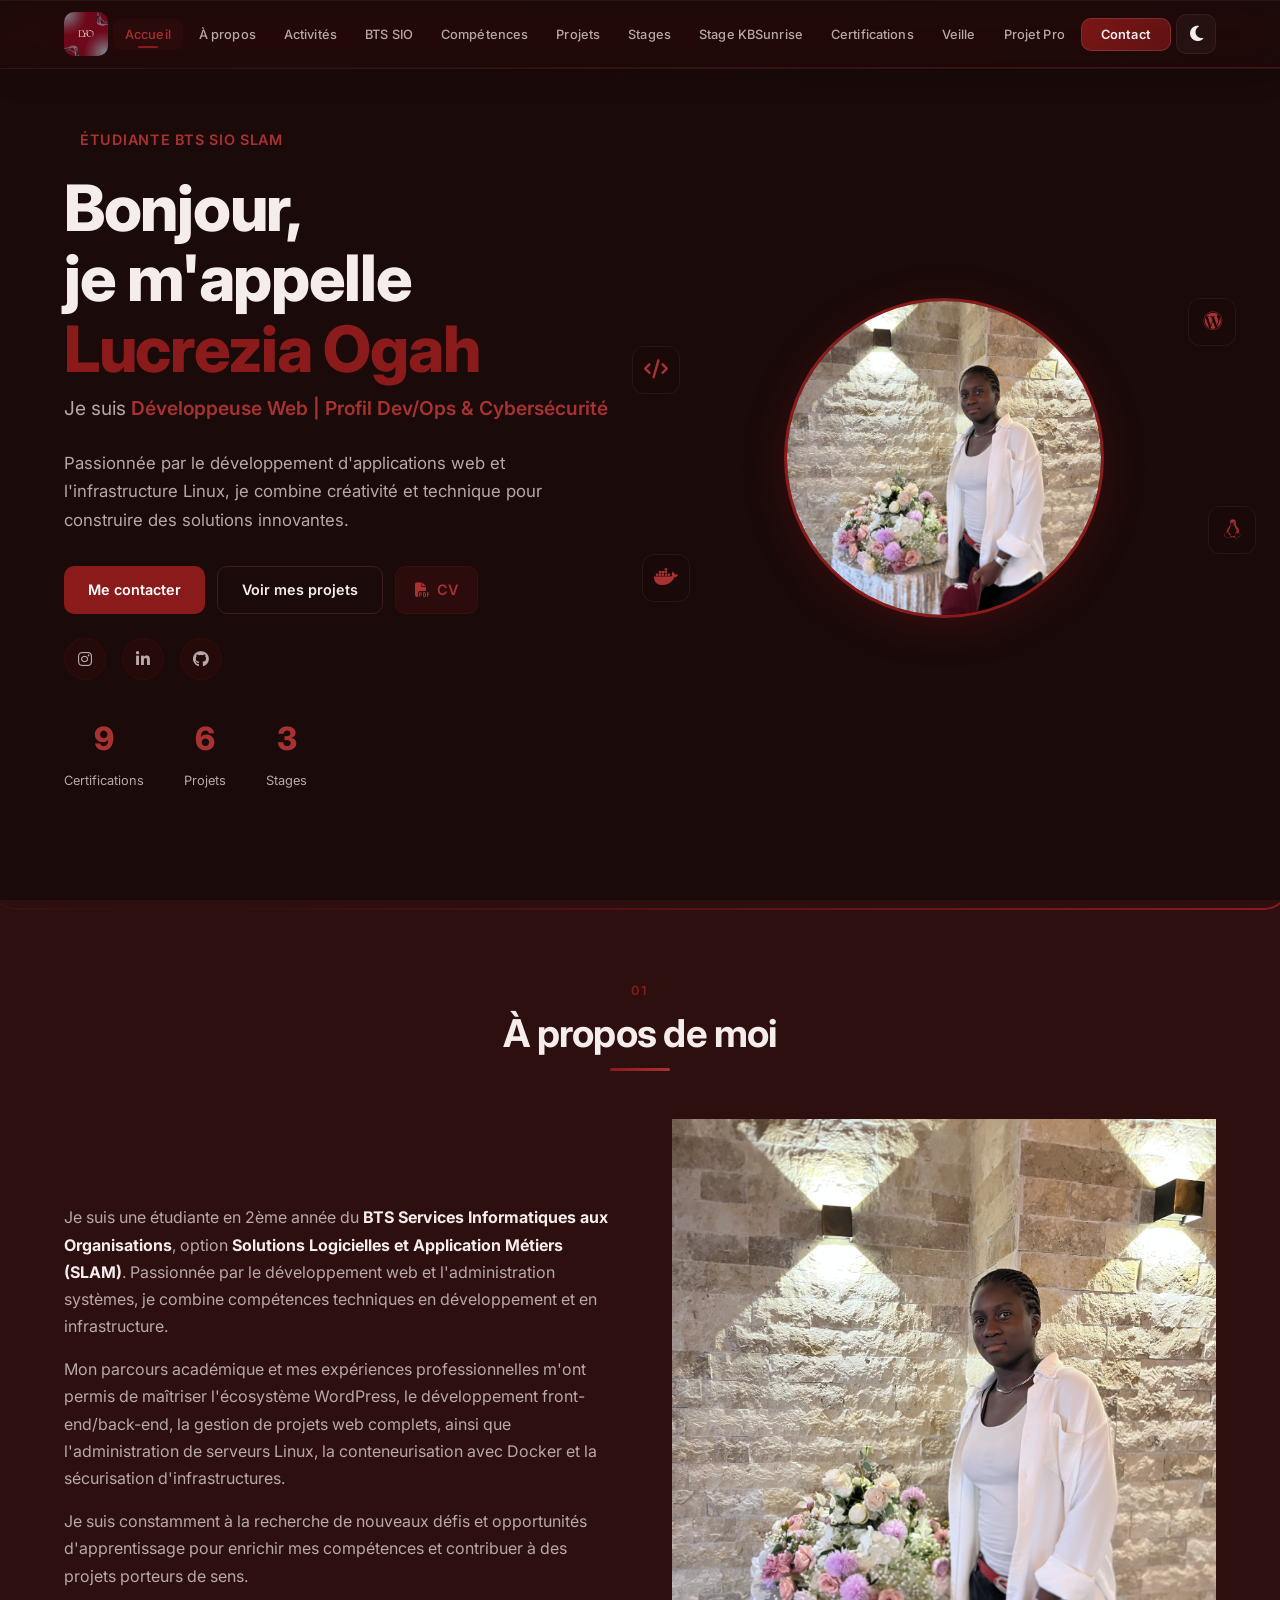
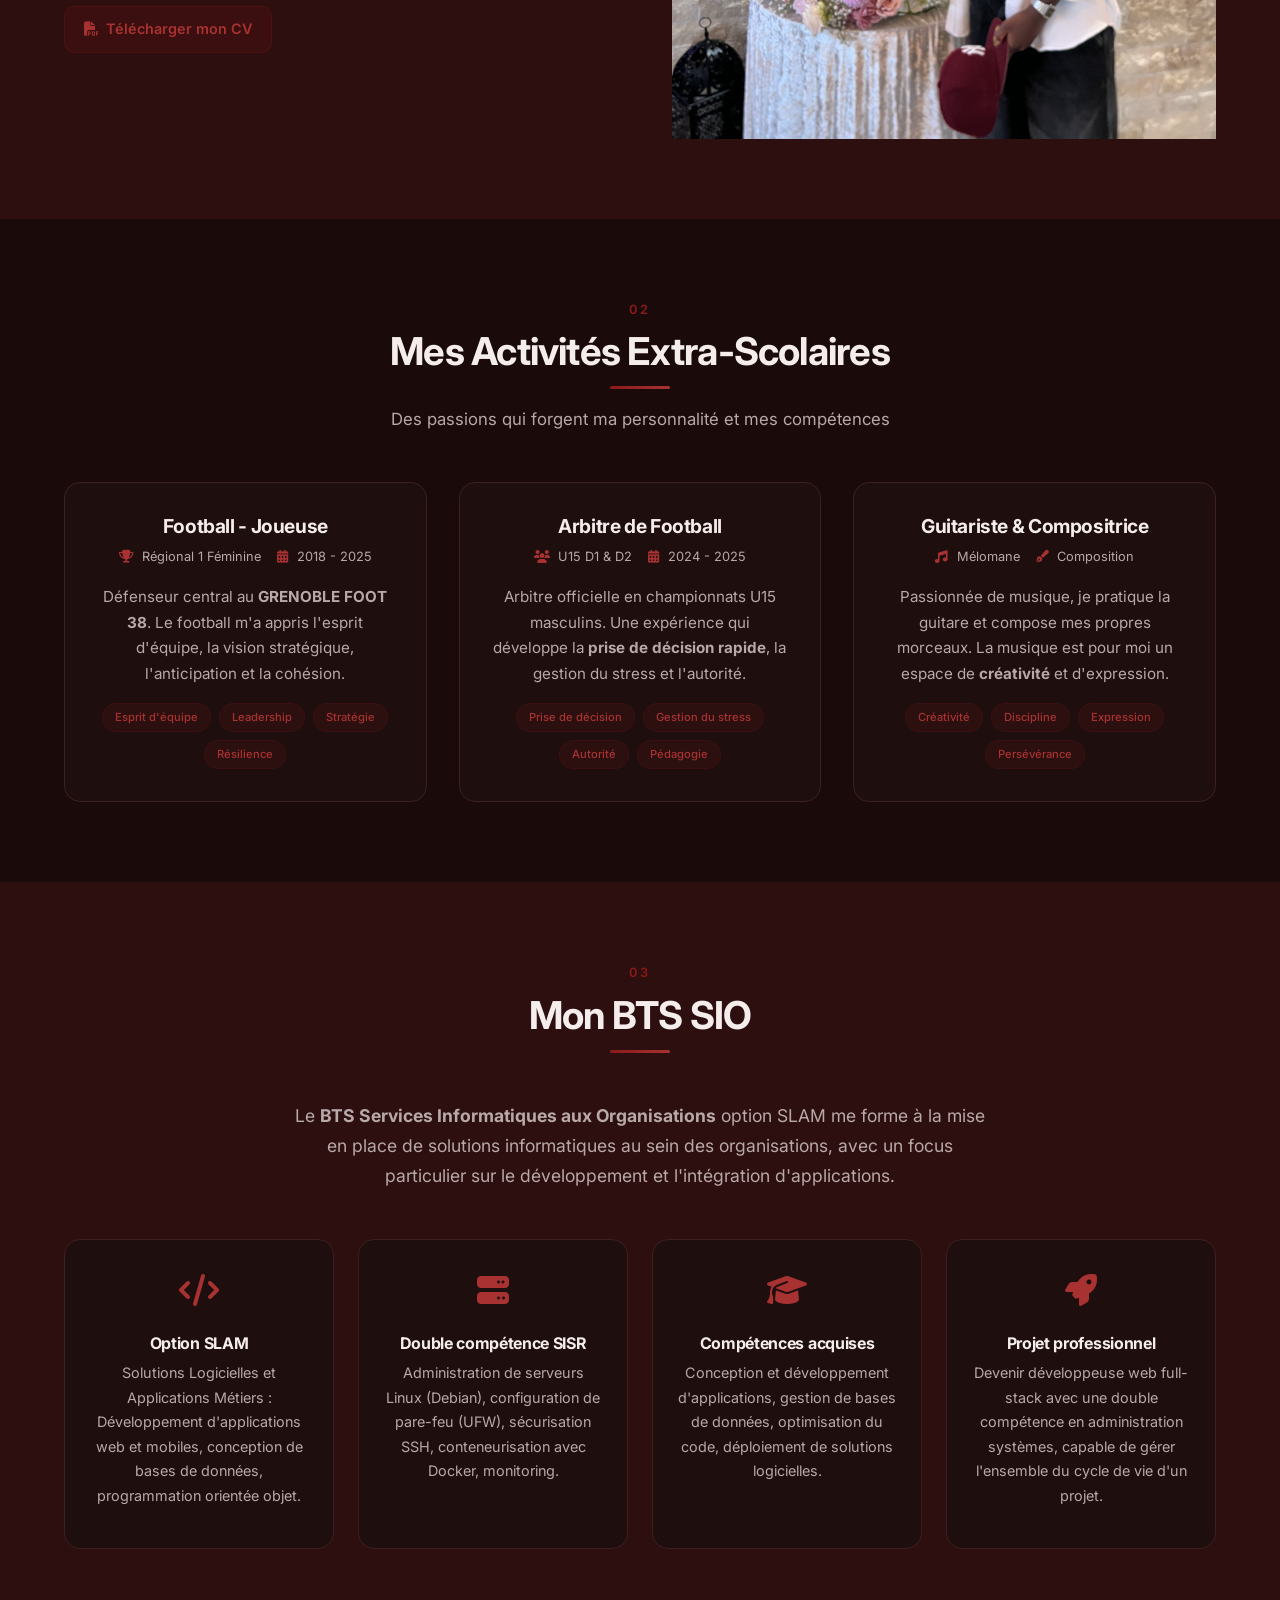
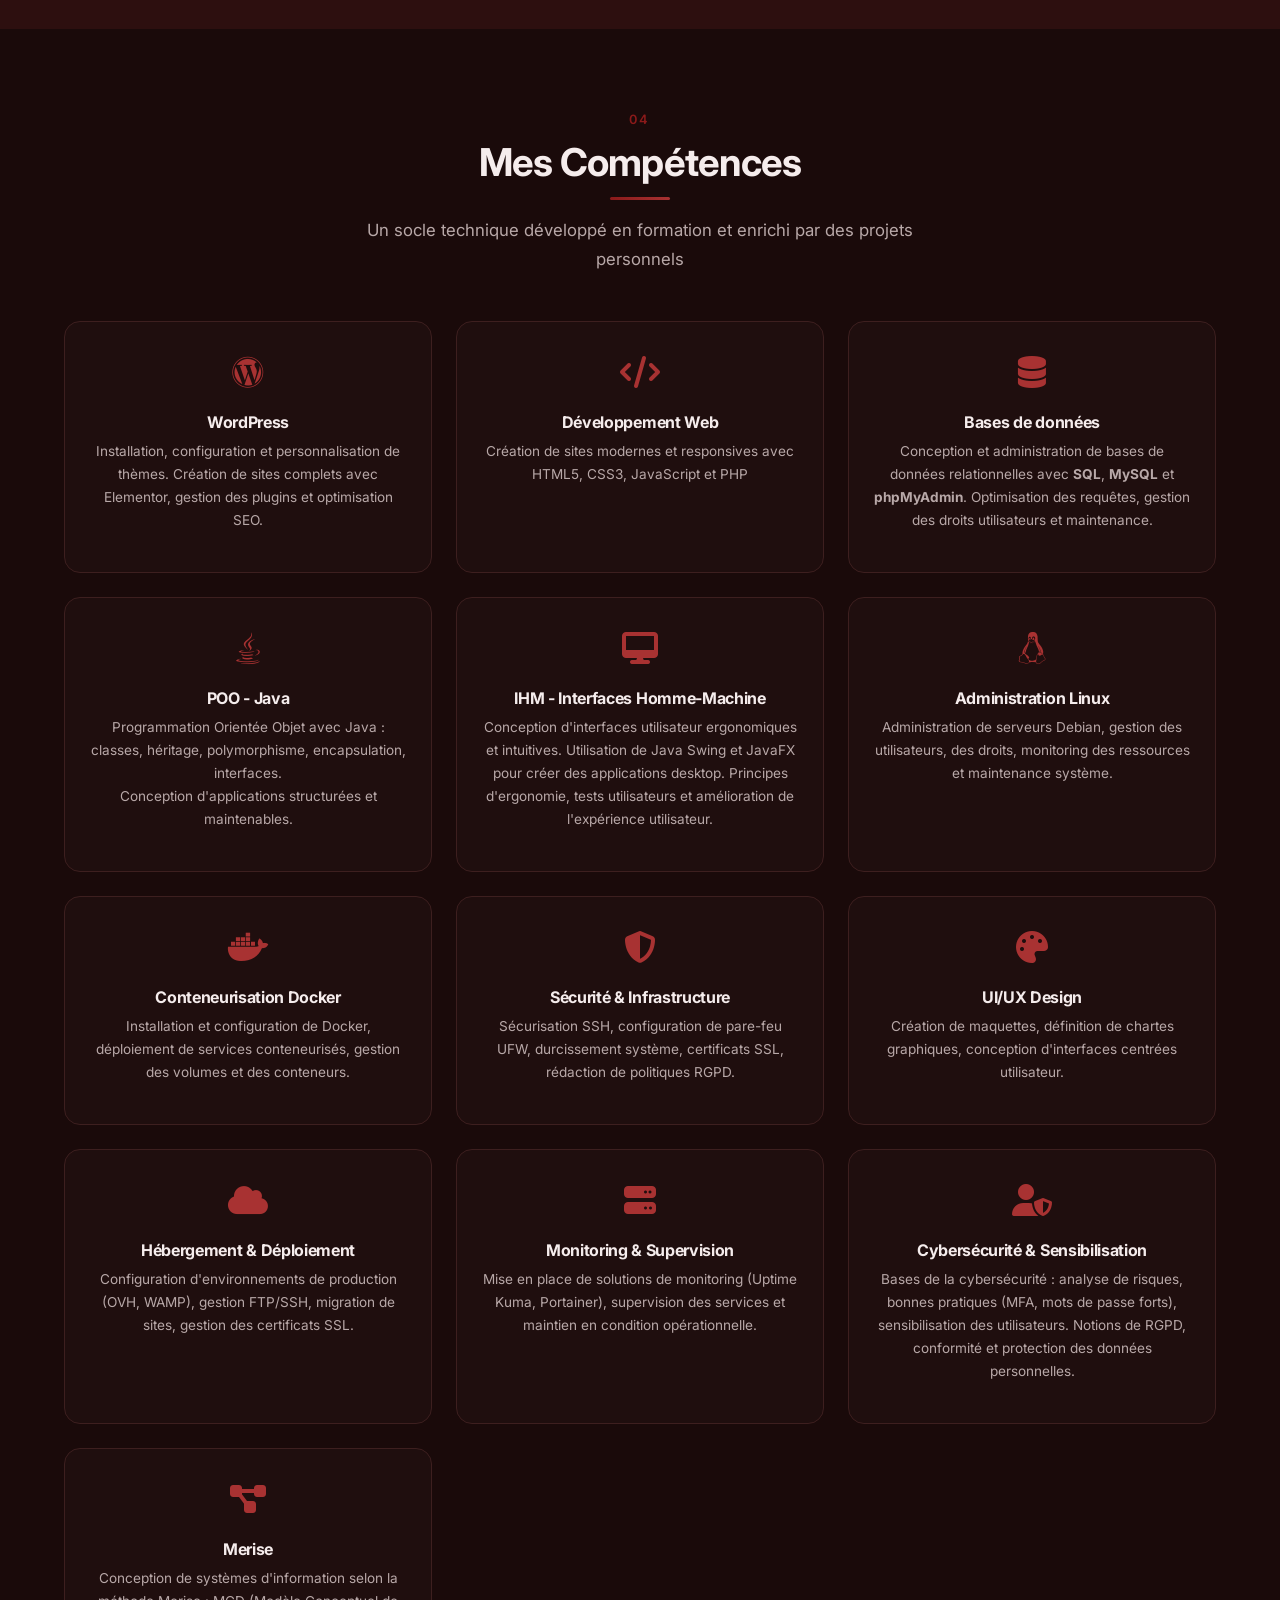
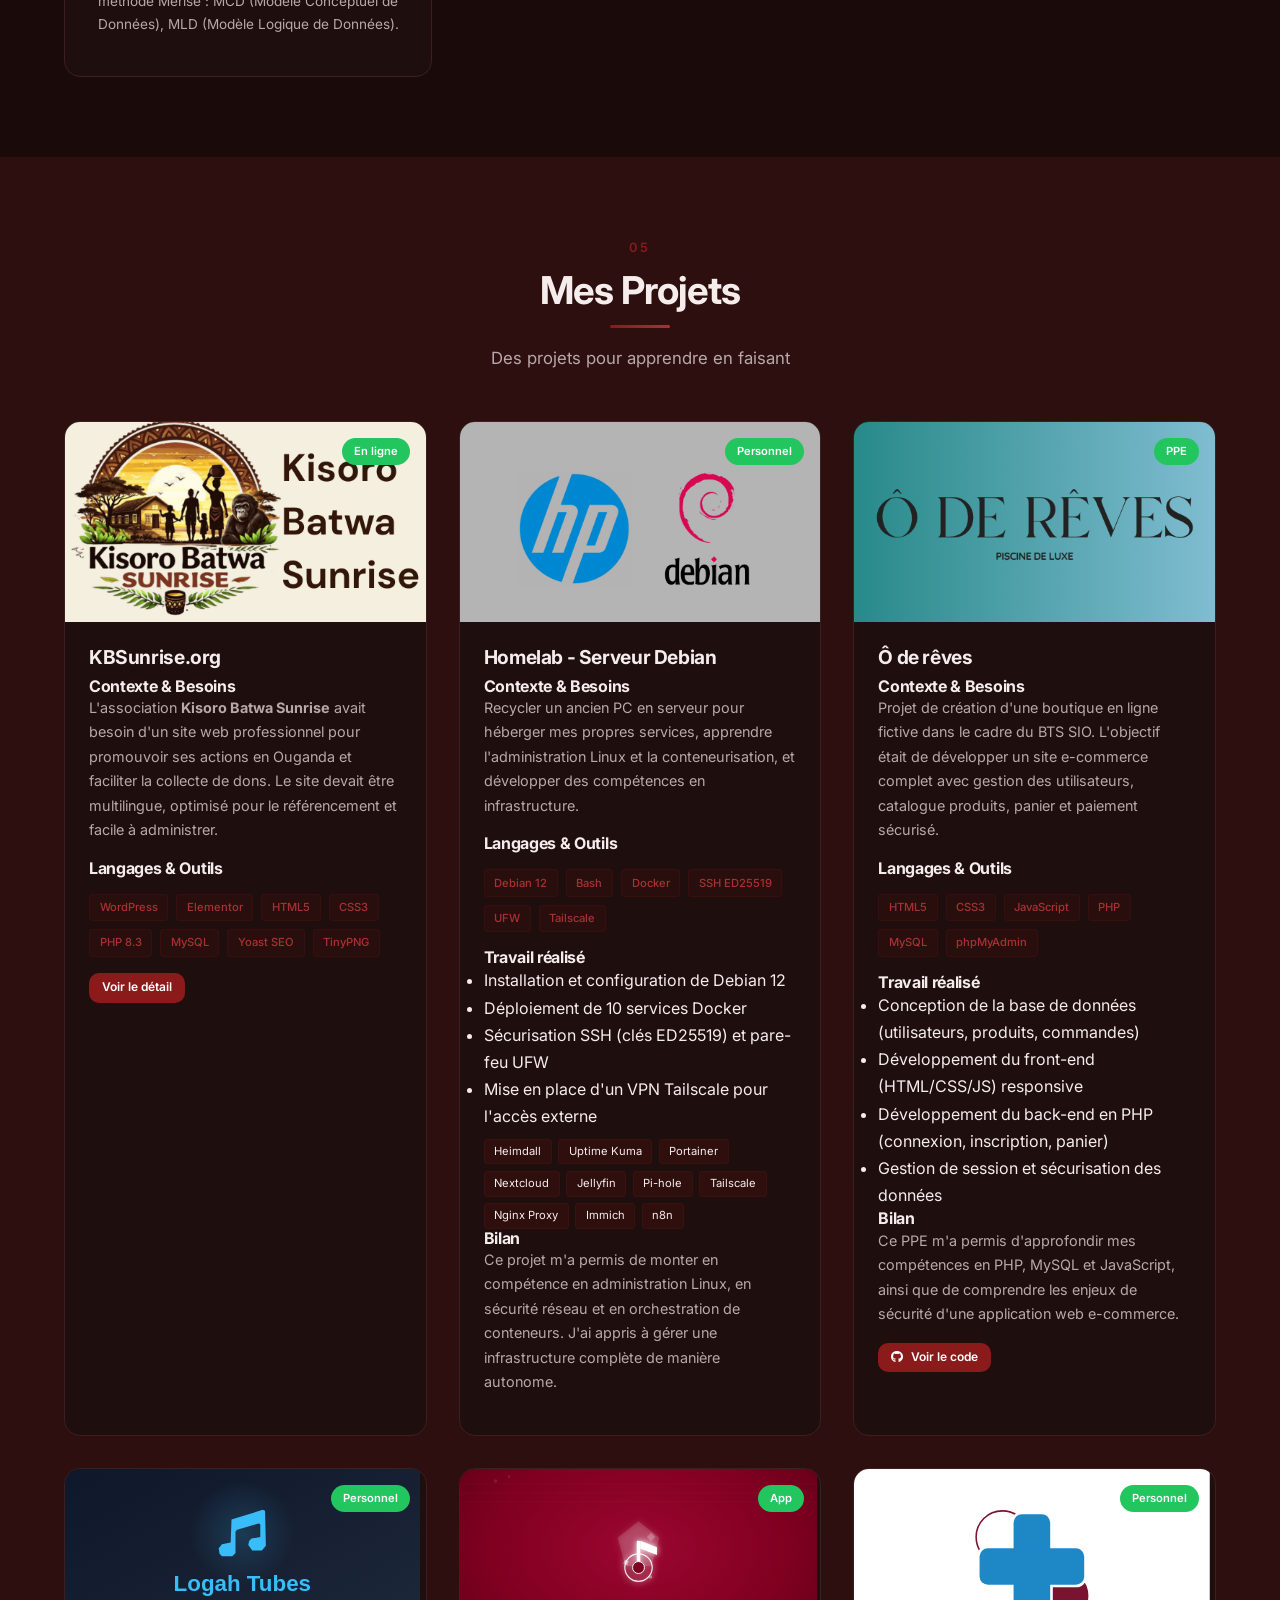
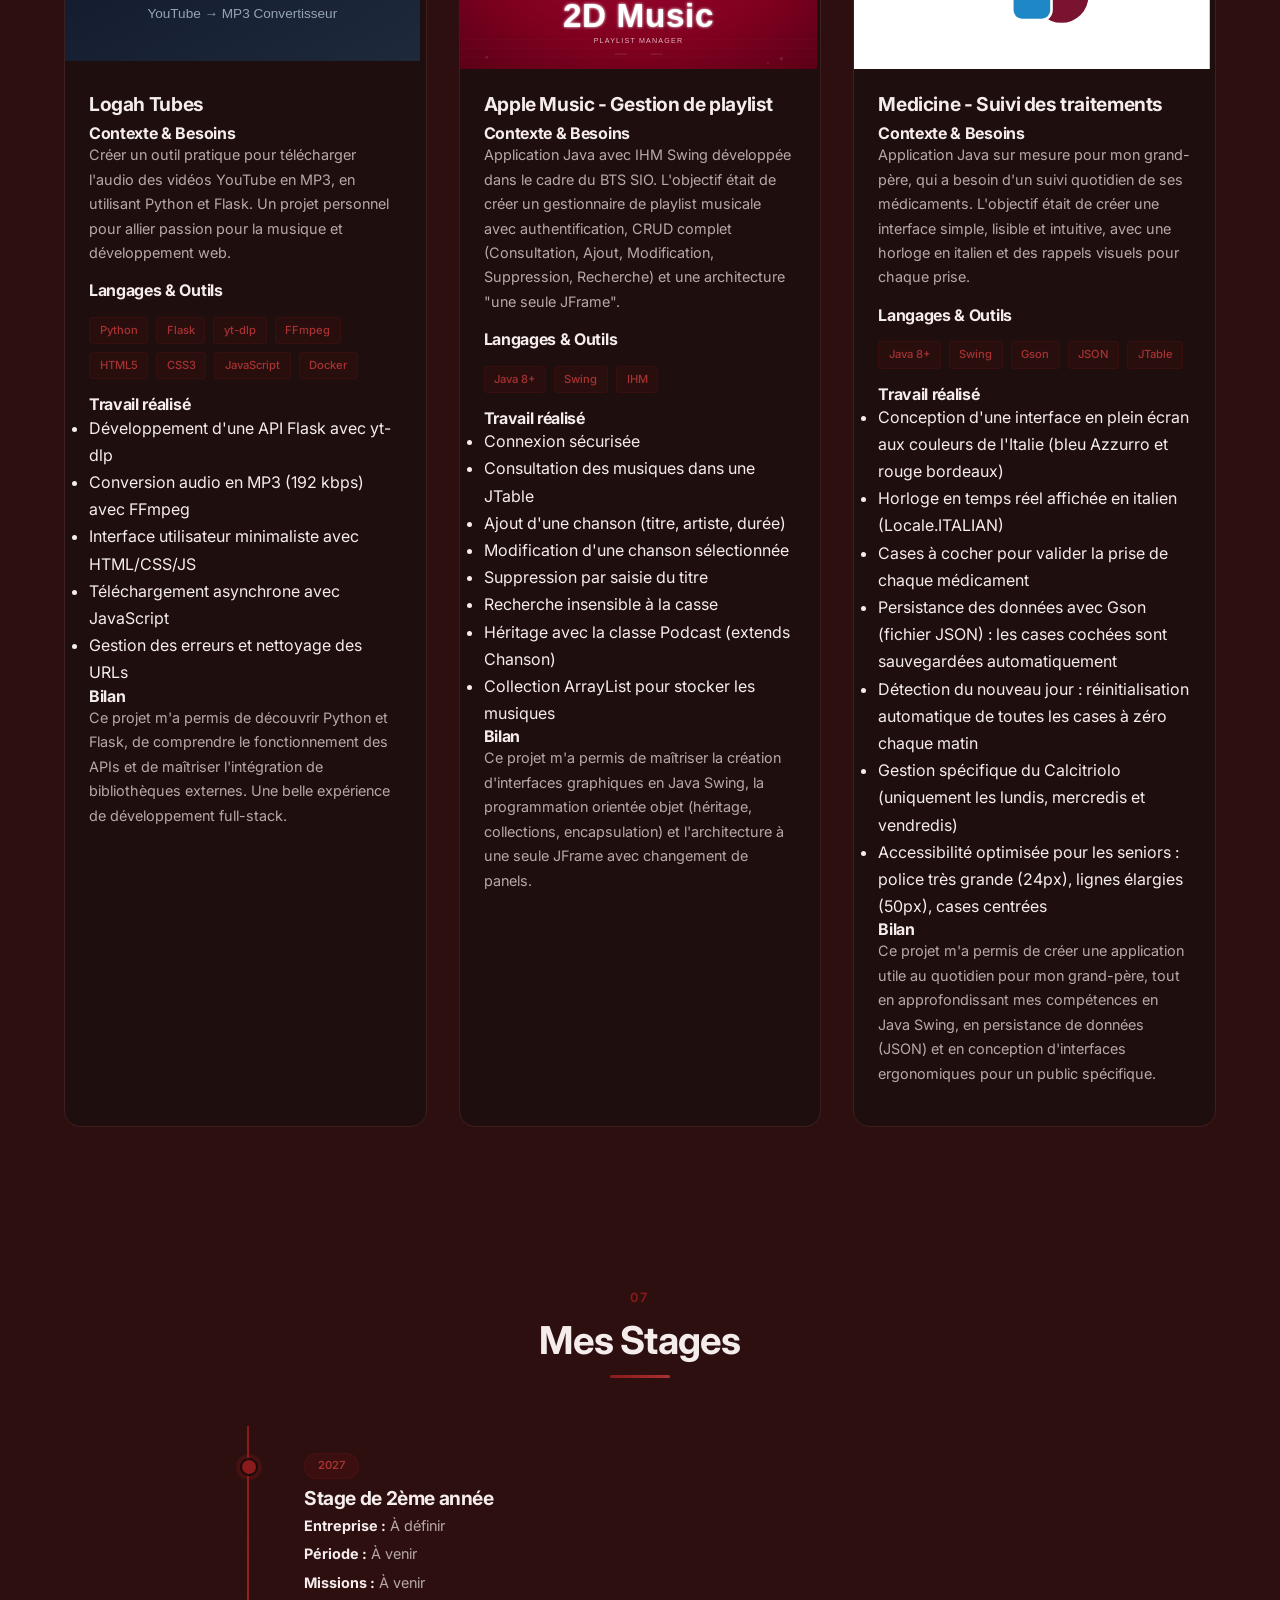
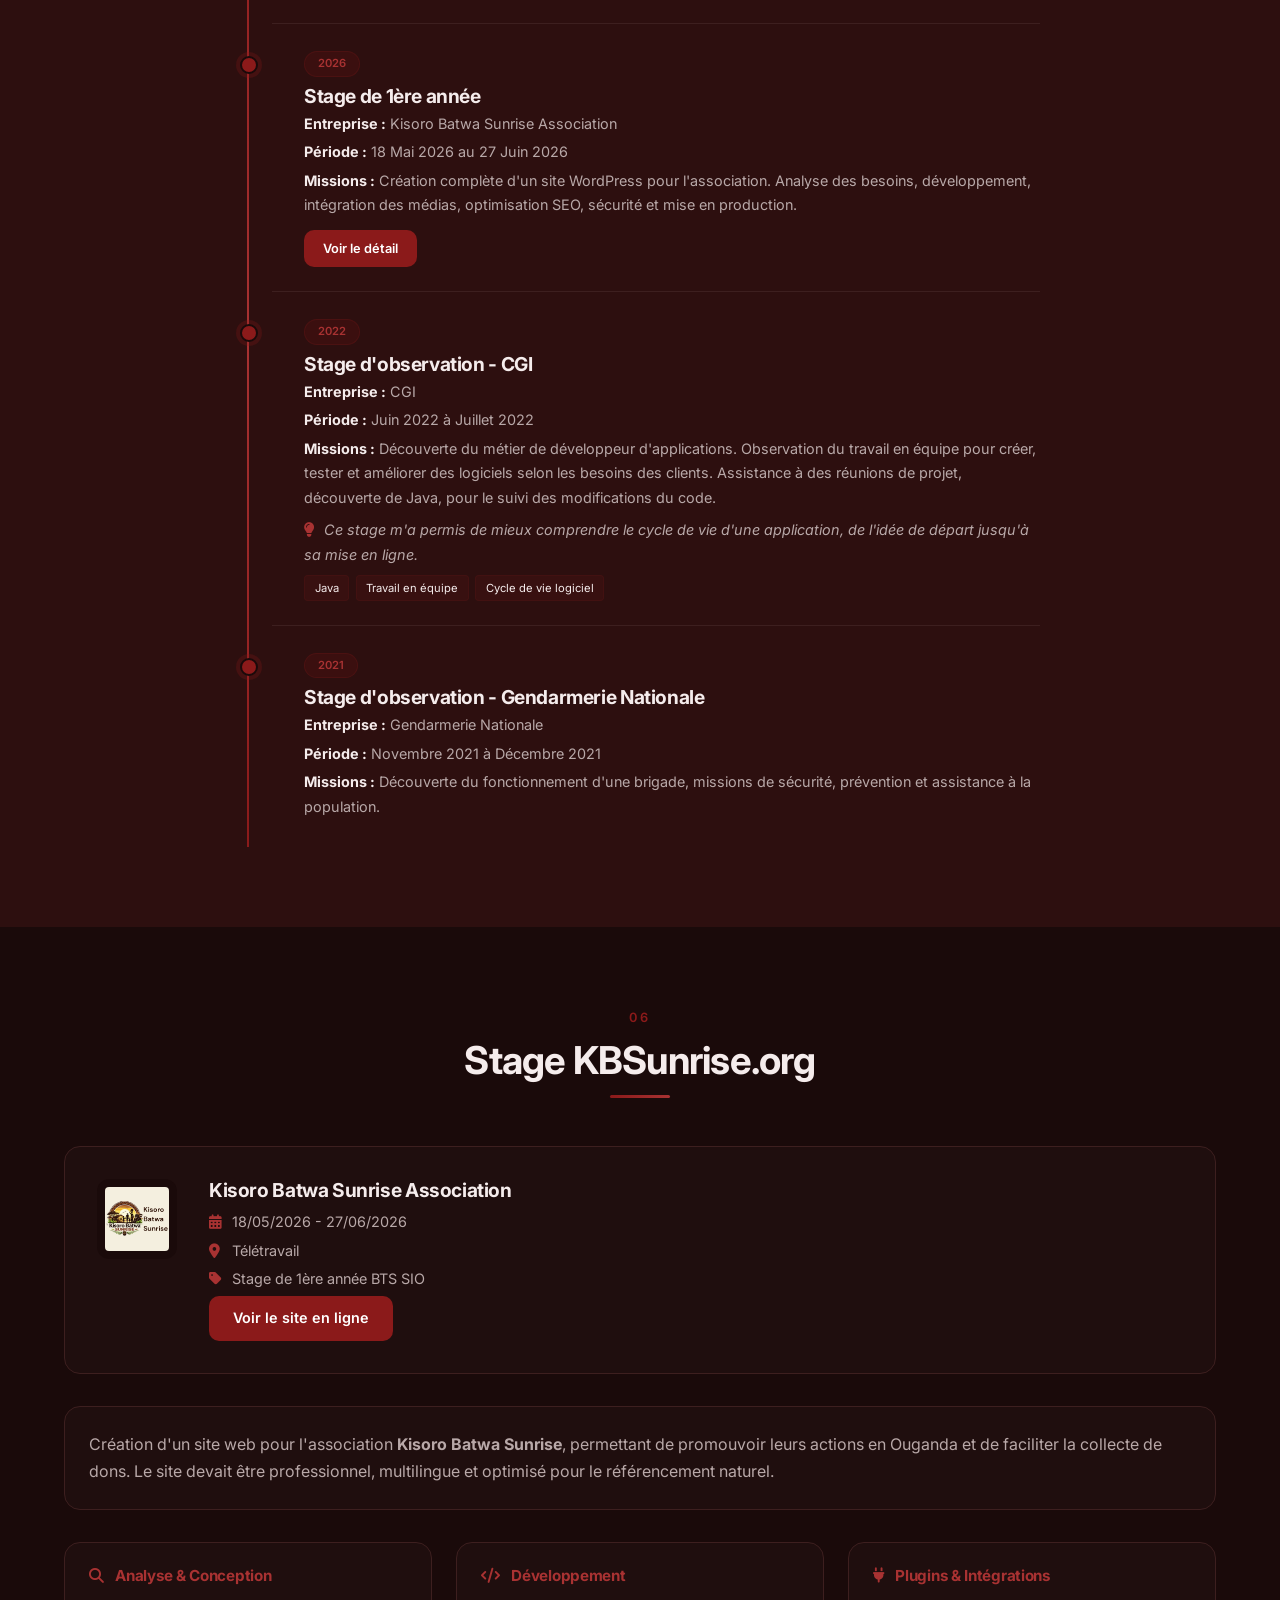
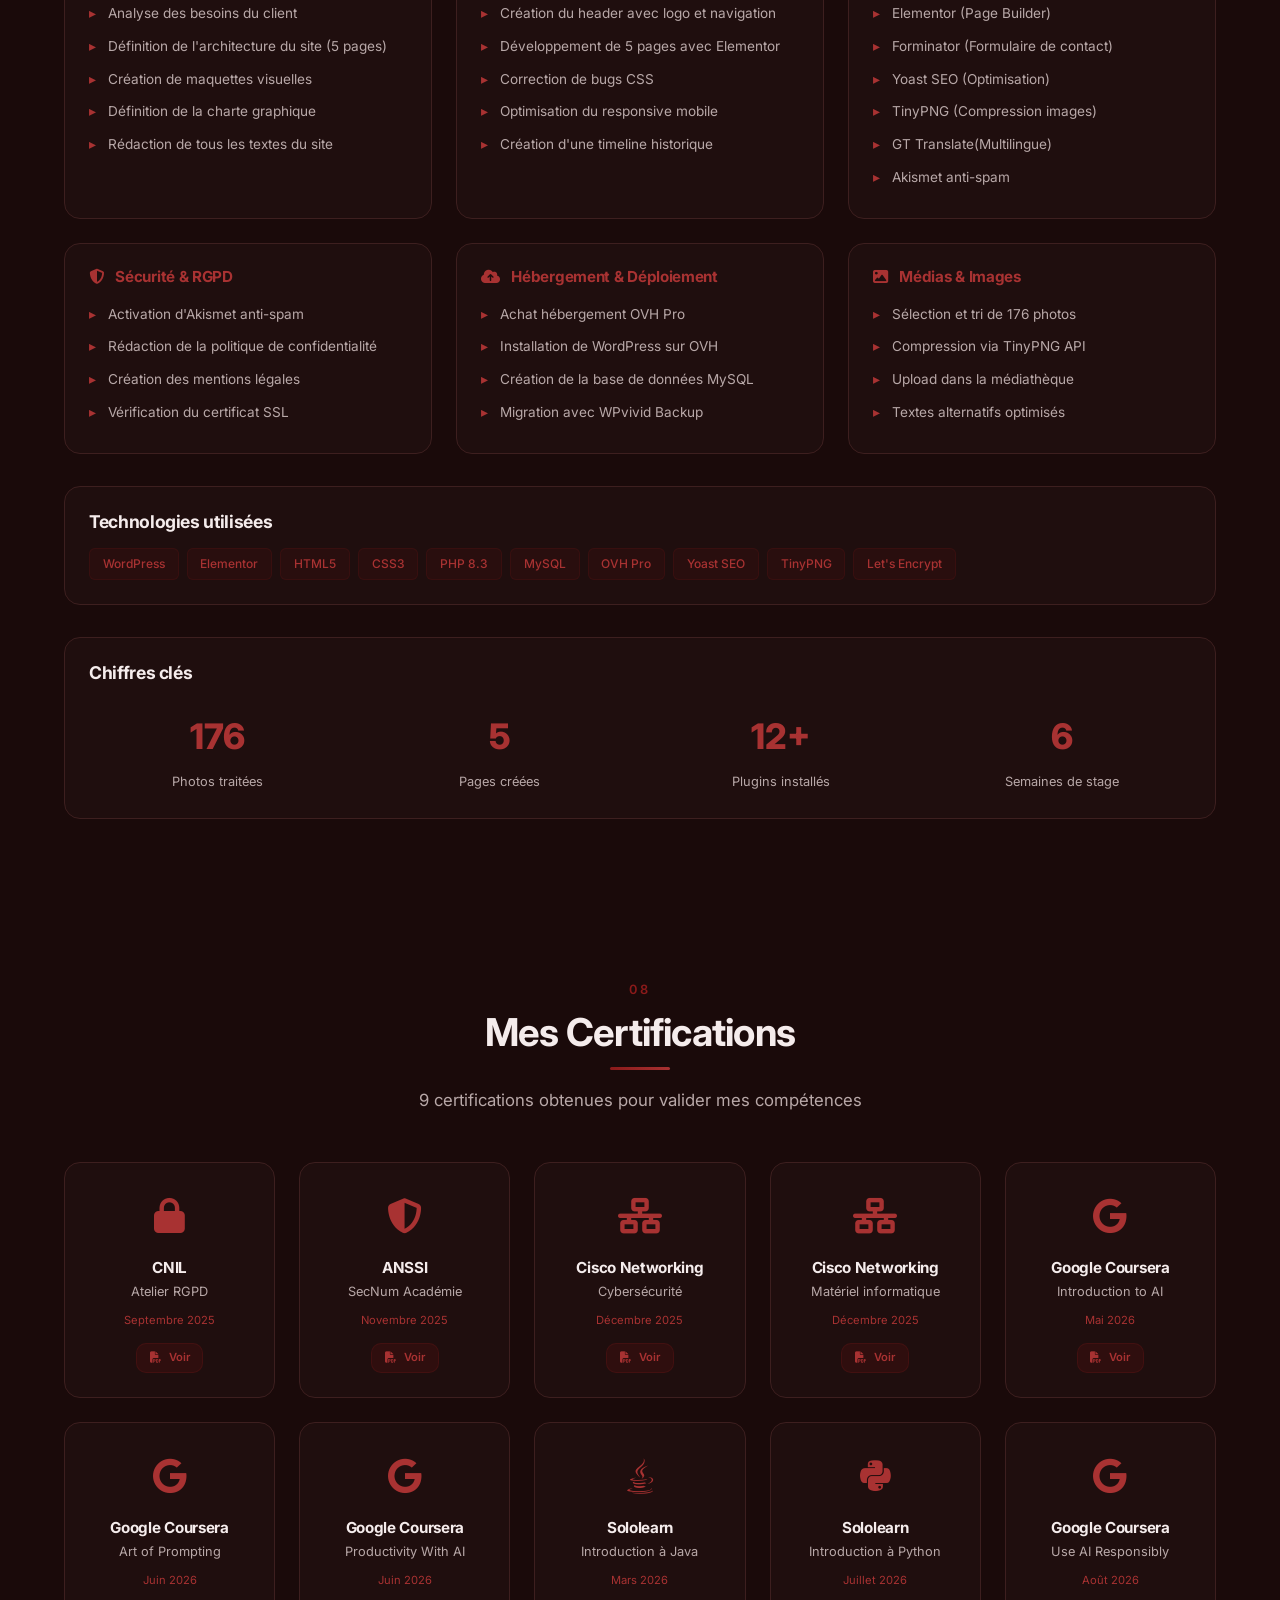
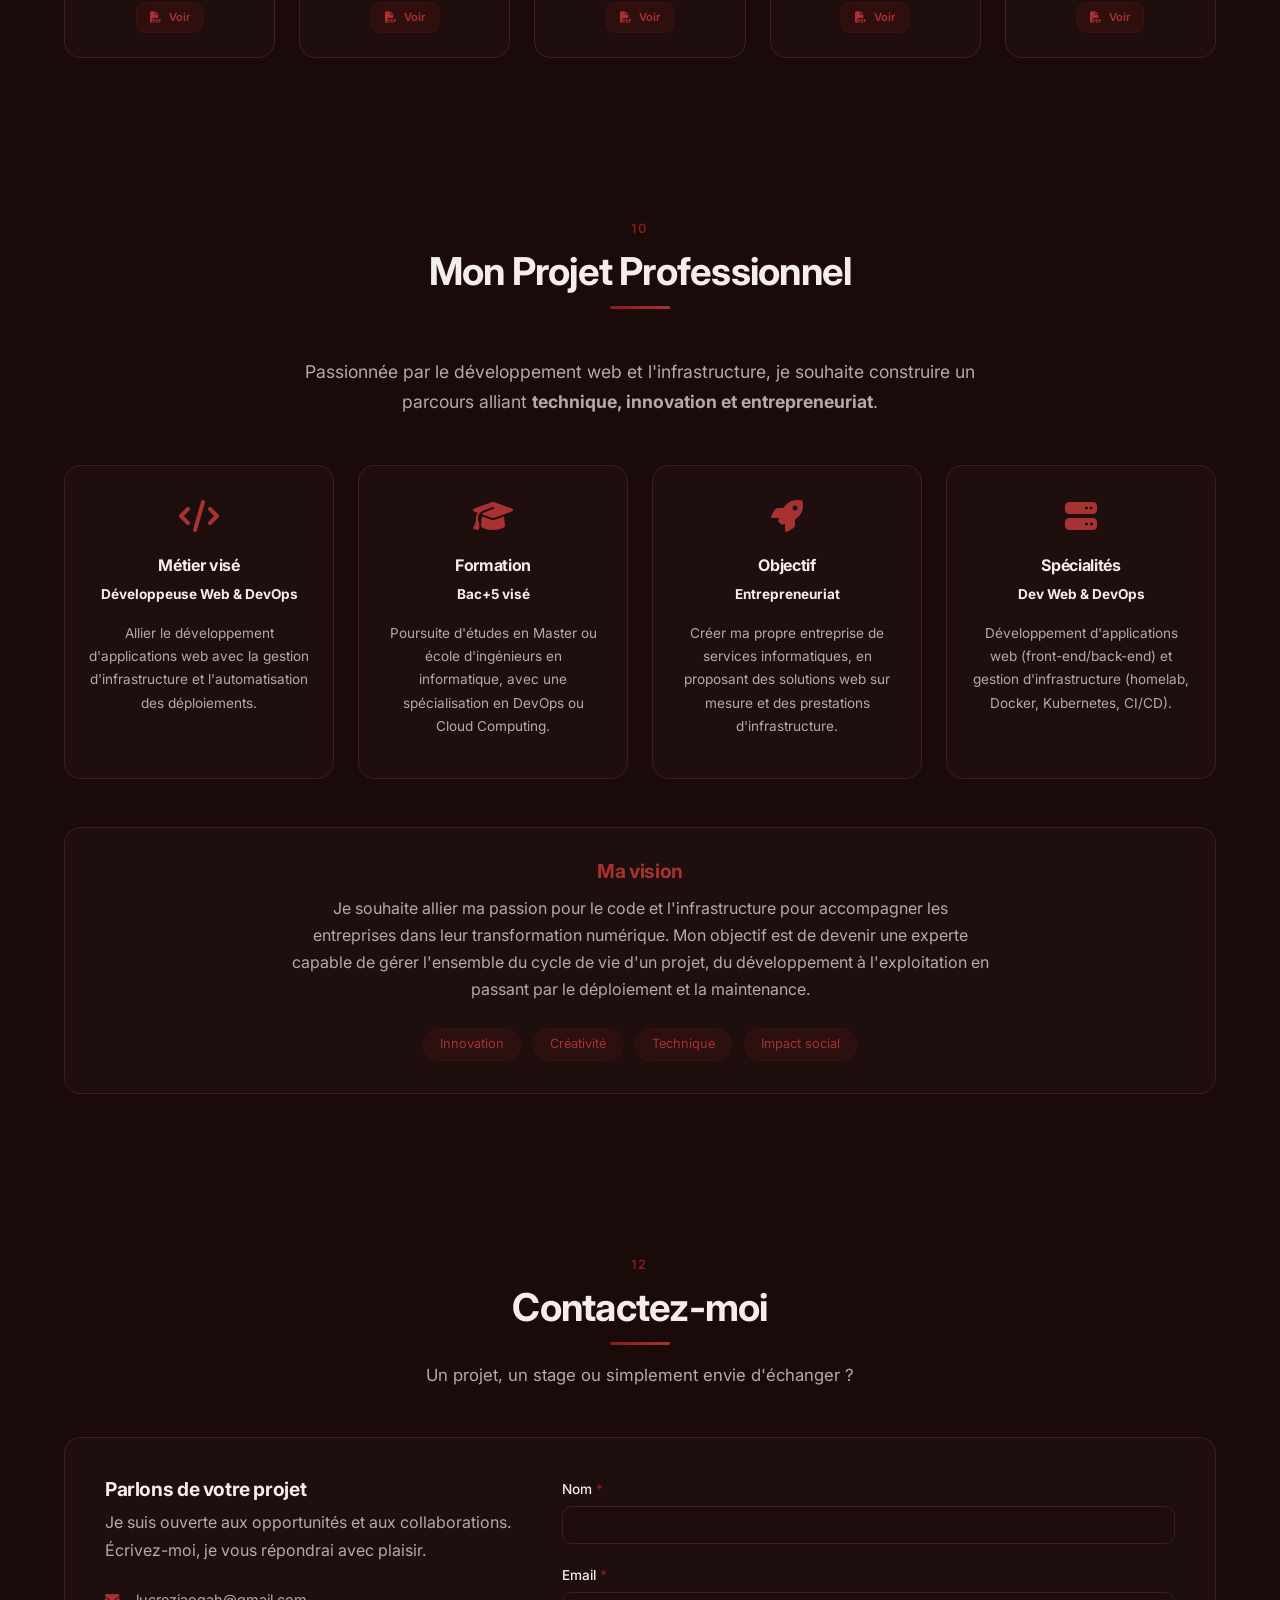
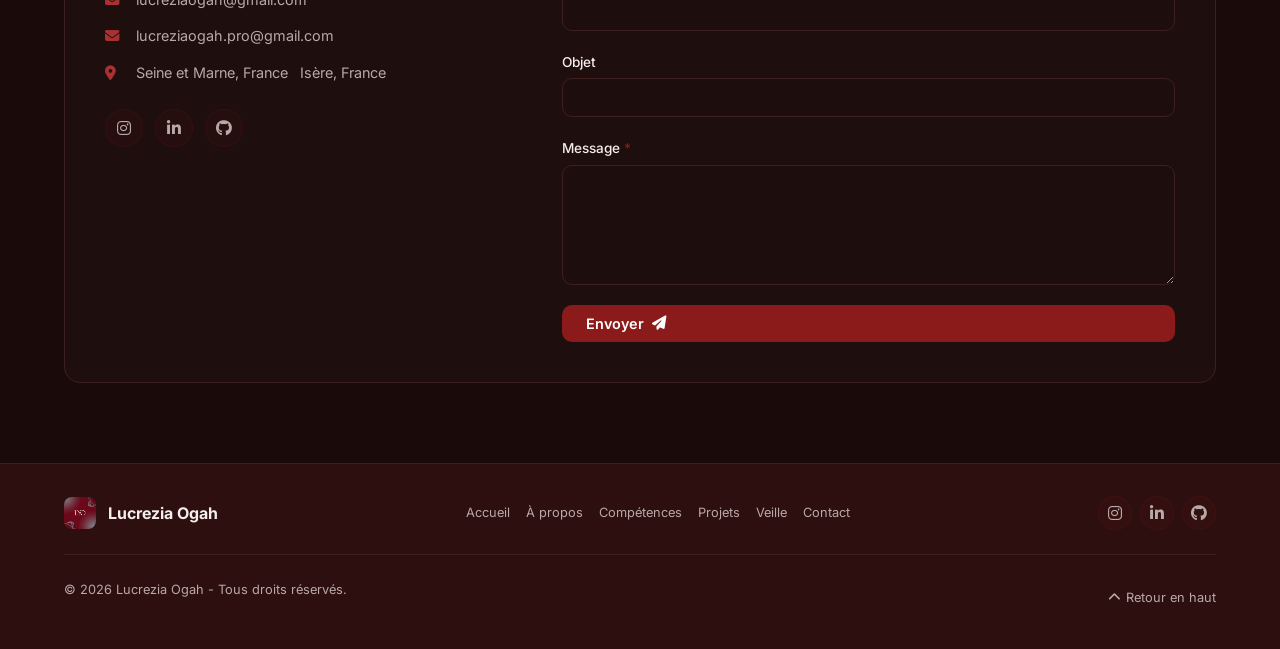
==== commit ef275665: "Add Google Coursera certification section" ====
--- a/index.html
+++ b/index.html
@@ -965,6 +965,13 @@
                     <div class="date-certification">Juillet 2026</div>
                     <a href="image/Python.pdf" class="btn btn-cv"><i class="fas fa-file-pdf"></i> Voir</a>
                 </div>
+                <div class="carte-certification">
+                    <div class="cert-icone"><i class="fab fa-google"></i></div>
+                    <h3>Google Coursera</h3>
+                    <p>Use AI Responsibly</p>
+                    <div class="date-certification">Août 2026</div>
+                    <a href="image/Course Use AI Responsibly .pdf" class="btn btn-cv"><i class="fas fa-file-pdf"></i> Voir</a>
+                </div>
             </div>
         </div>
     </section>
--- a/style.css
+++ b/style.css
@@ -24,8 +24,8 @@
 /*  MODE CLAIR  */
 body.theme-clair {
     --primaire: #8b1a1a;
-    --arriere-plan: #f8f6f5;
-    --arriere-plan-secondaire: #f0ecea;
+    --arriere-plan: #f5ede0;
+    --arriere-plan-secondaire: #f5ede0;
     --accent: #8b1a1a;
     --accent-clair: #a83232;
     --accent-fonce: #6b1212;
@@ -39,6 +39,7 @@
     --glass-bg: rgba(248, 246, 245, 0.55);
     --glass-border: rgba(0, 0, 0, 0.06);
 }
+
 
 /*  RESET & BASE  */
 * {
@@ -2277,4 +2278,4 @@
     .chiffres-grid {
         grid-template-columns: 1fr;
     }
-}+}
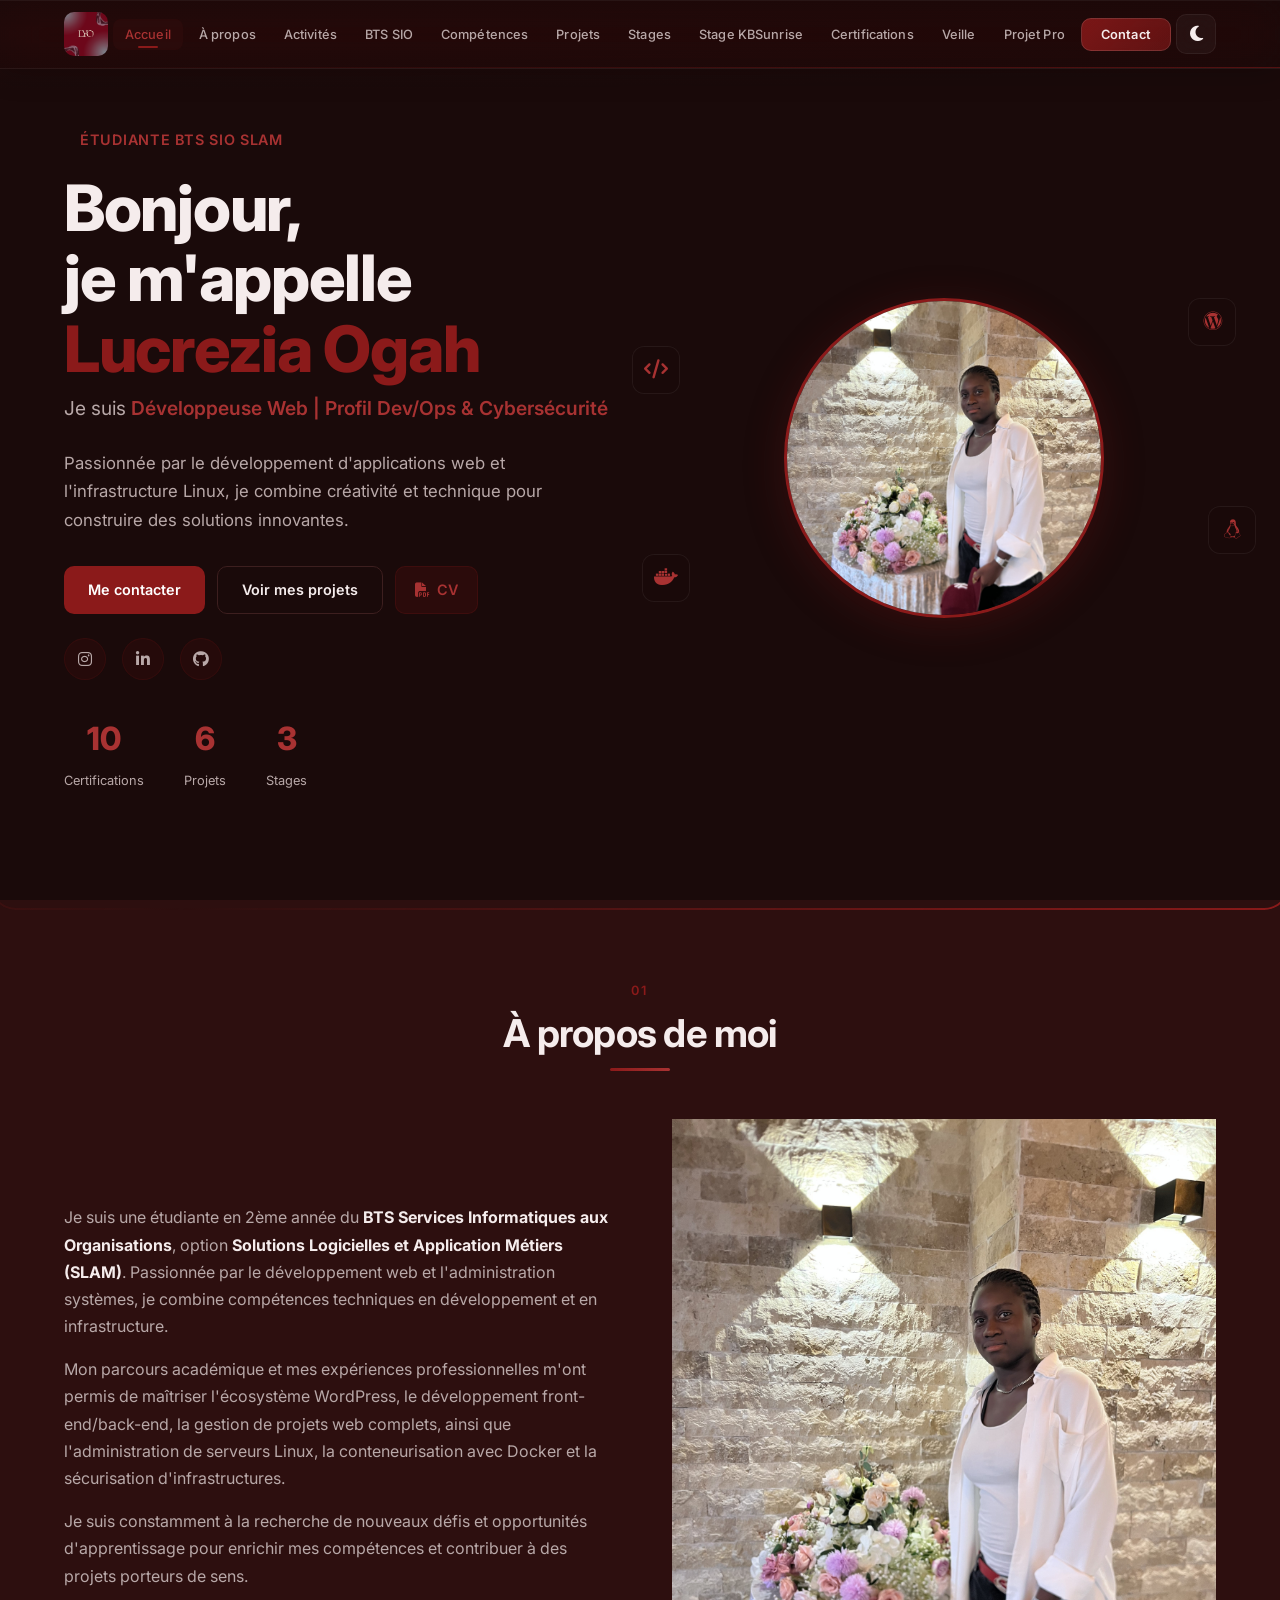
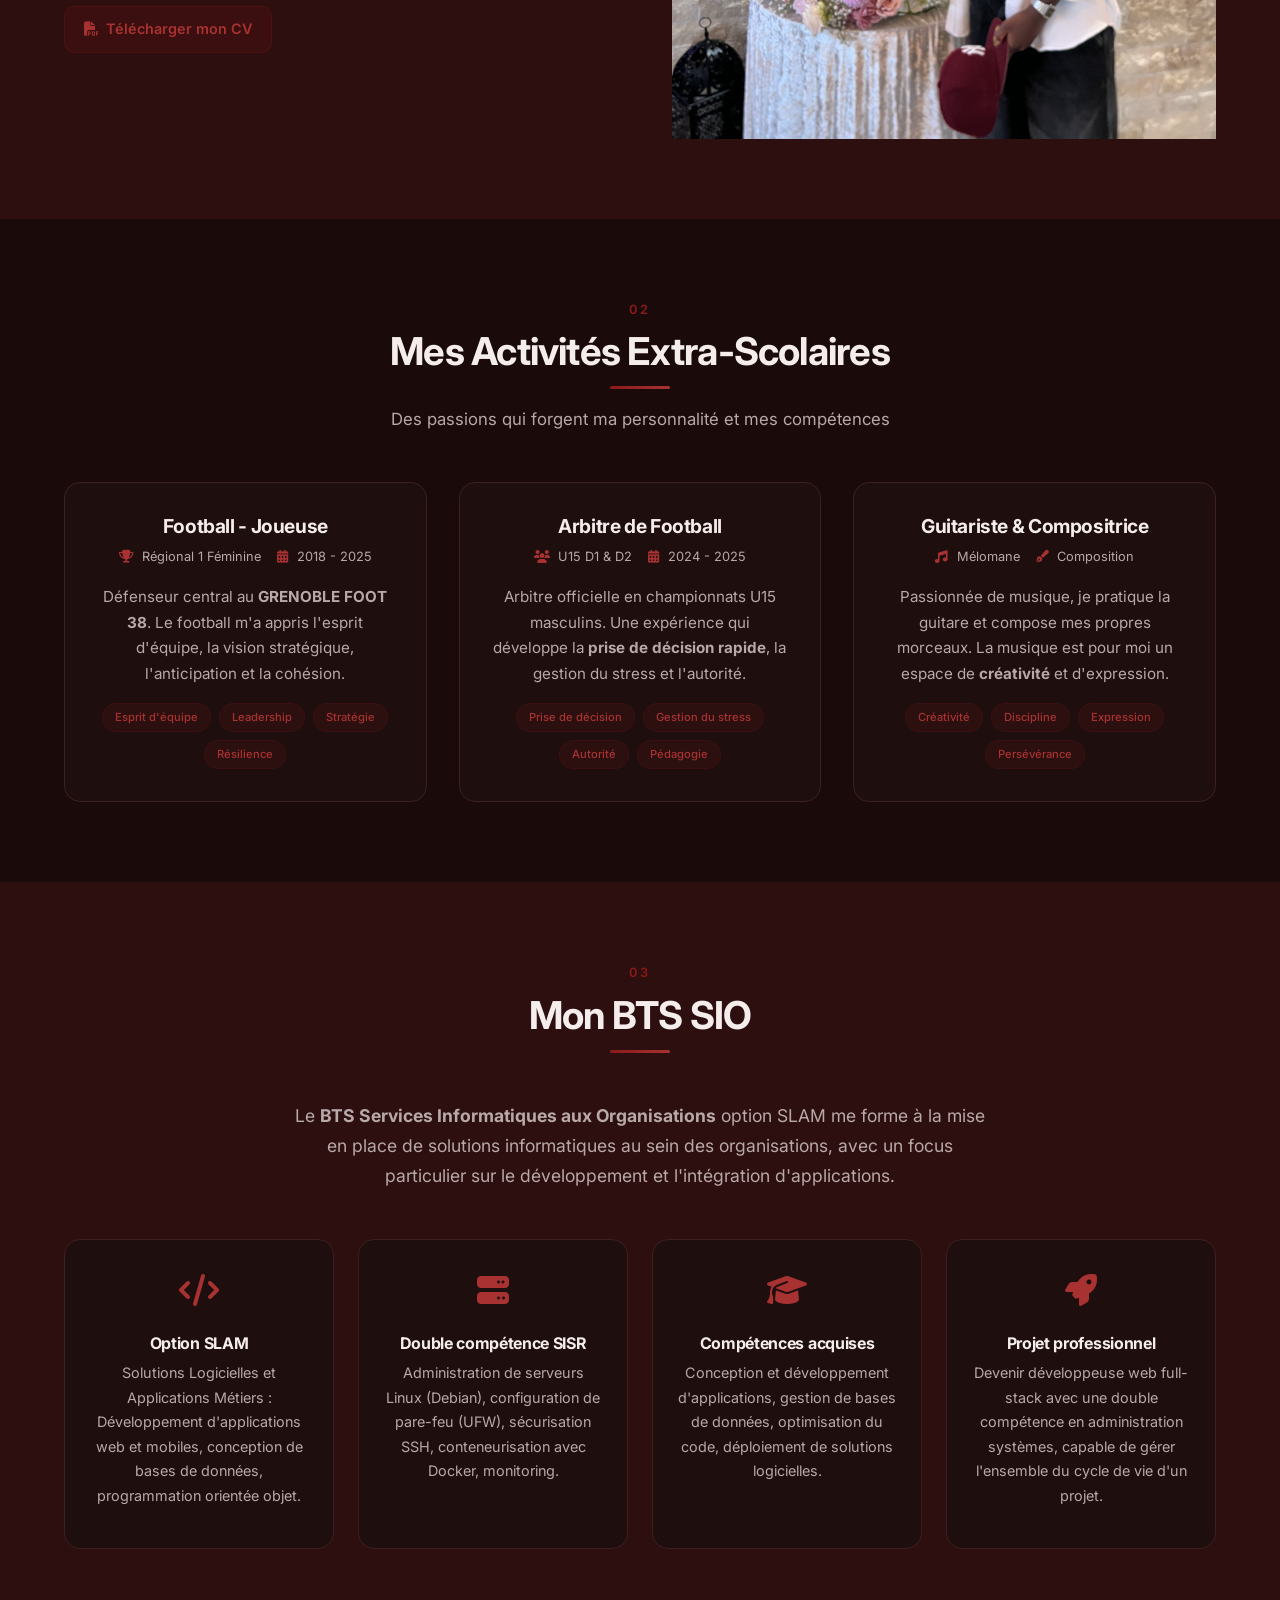
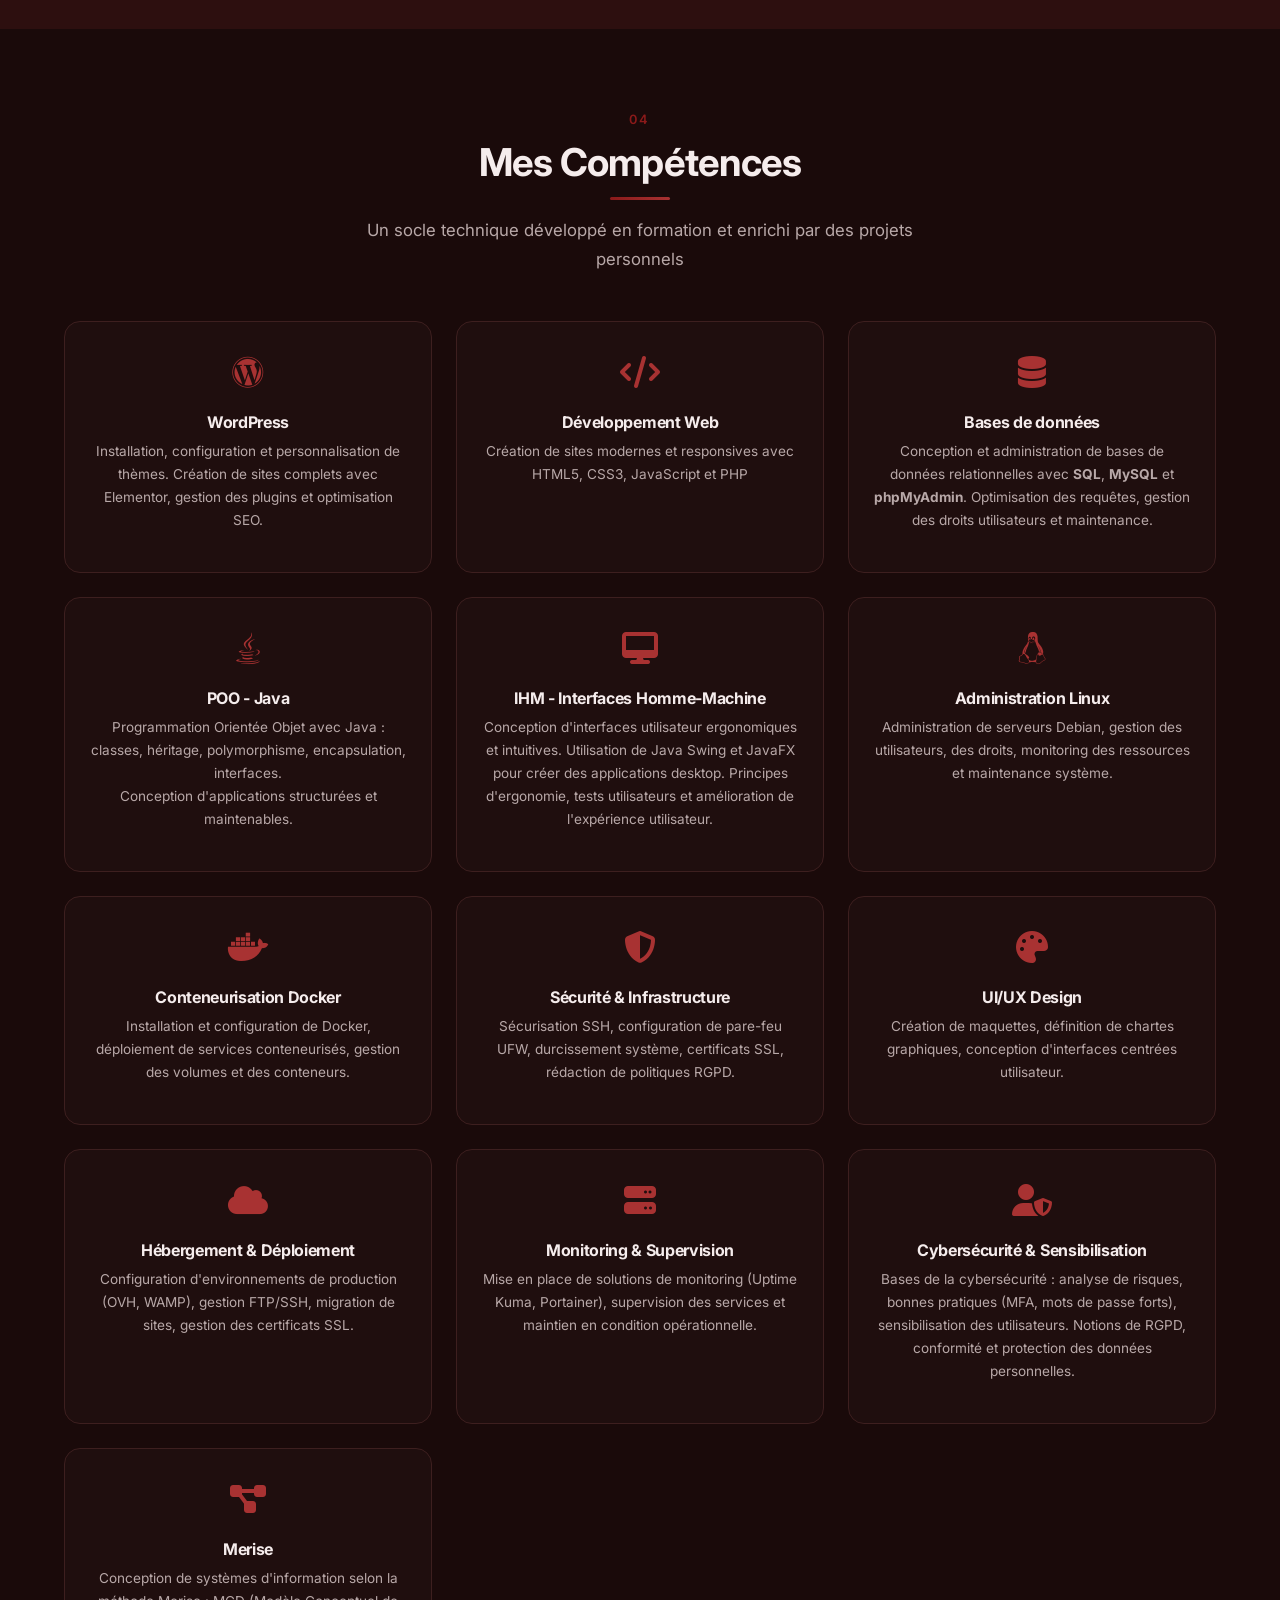
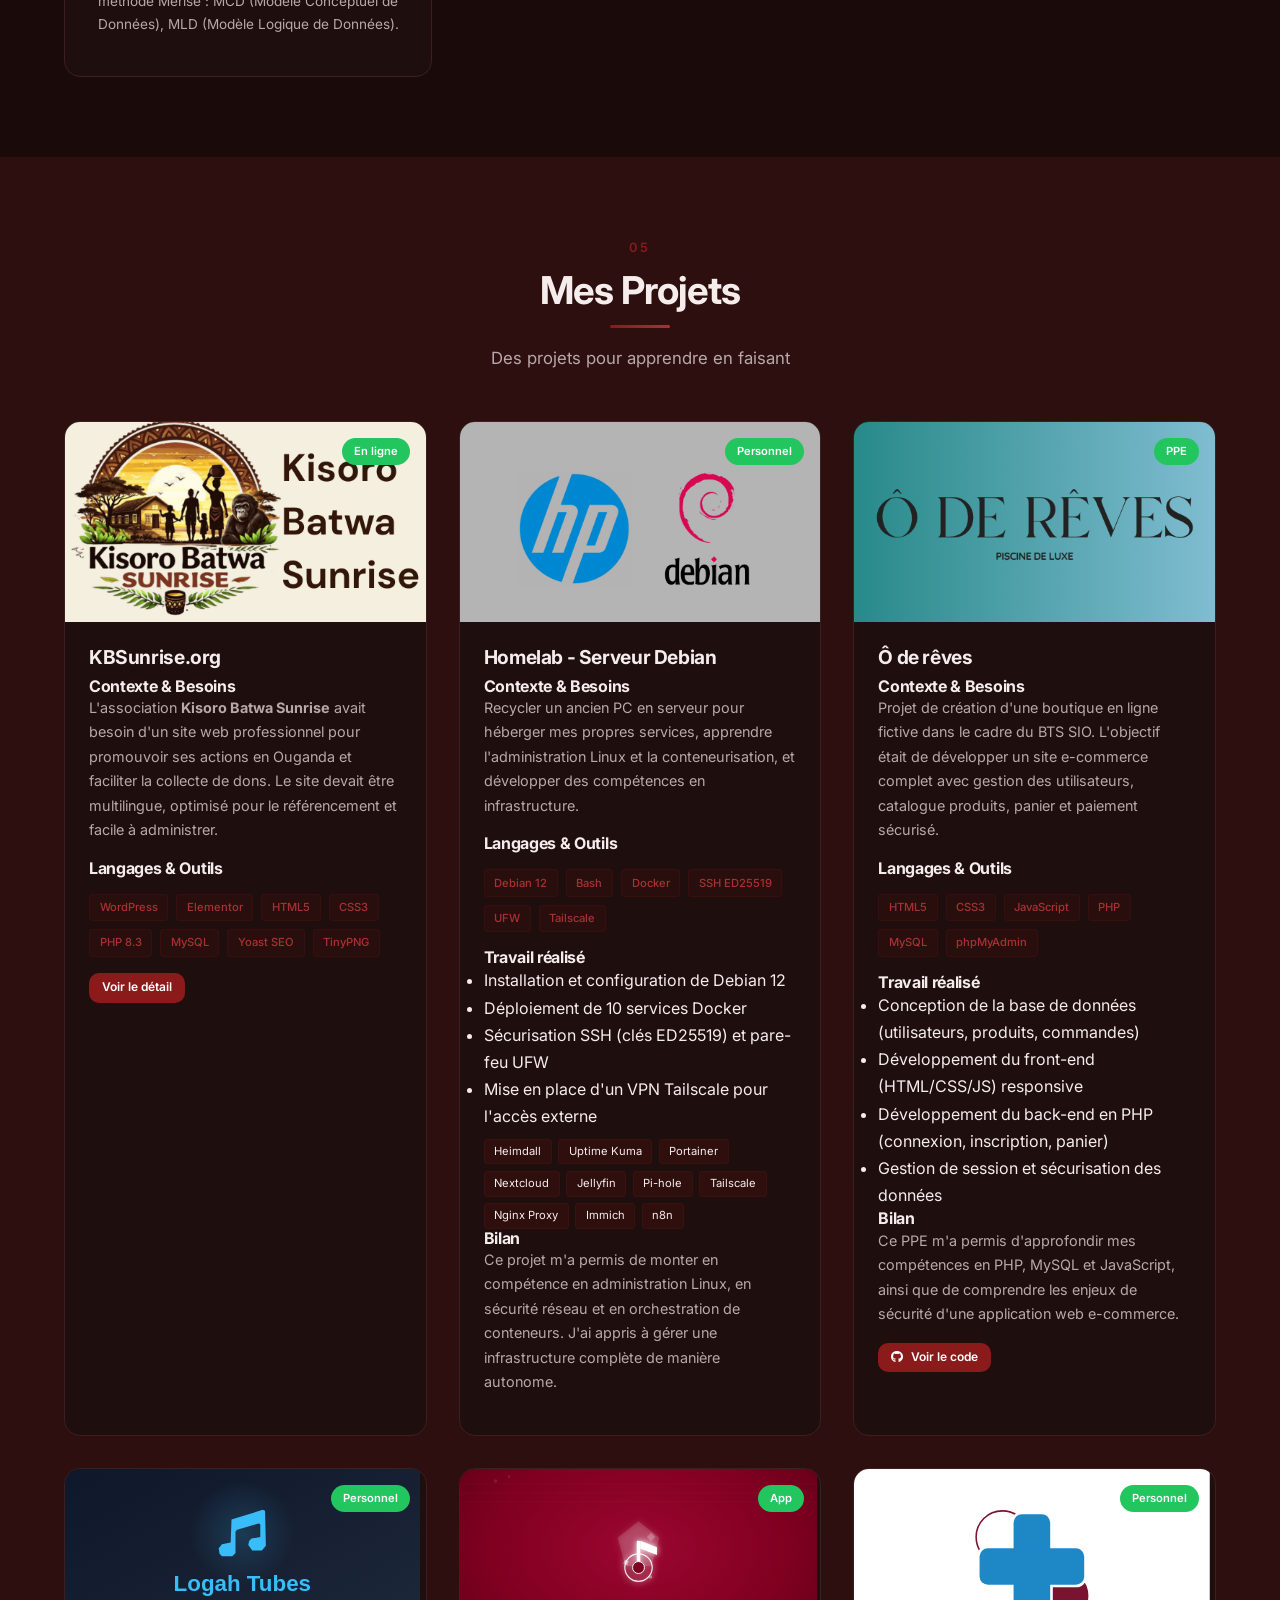
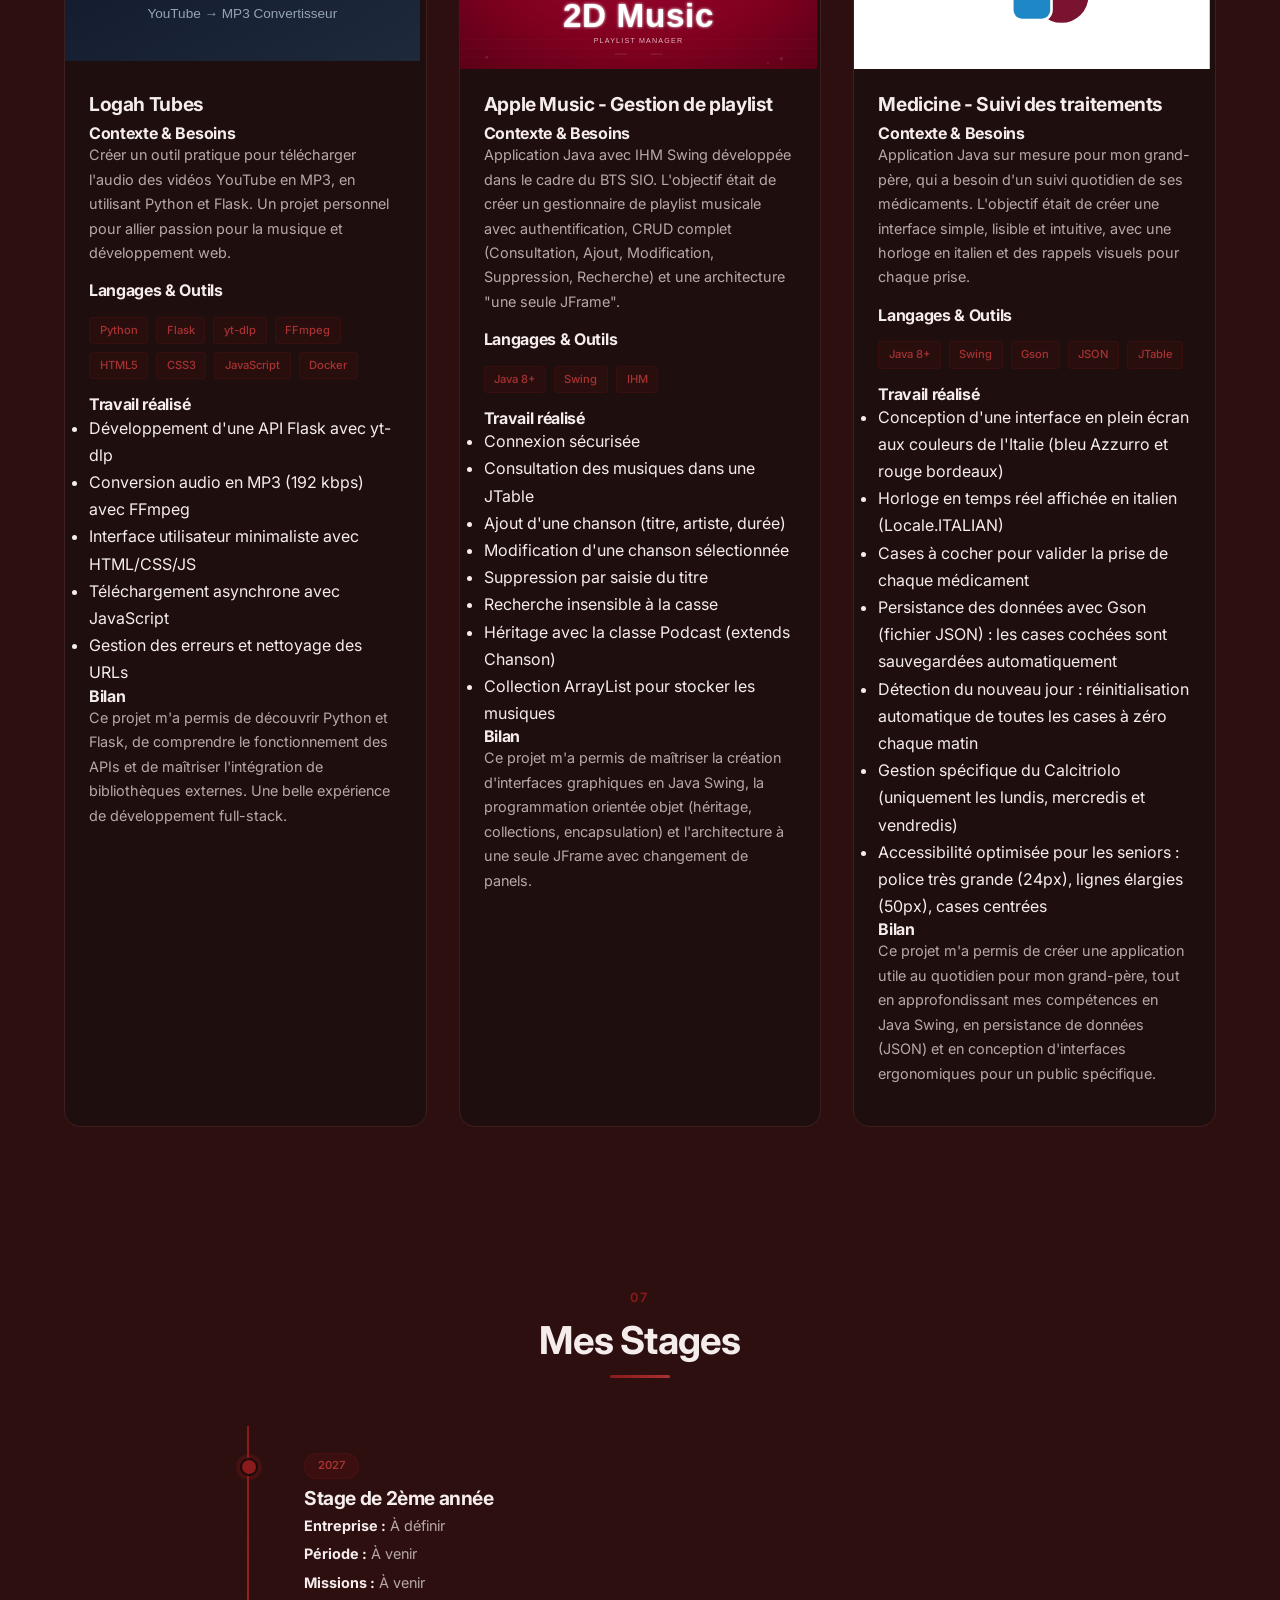
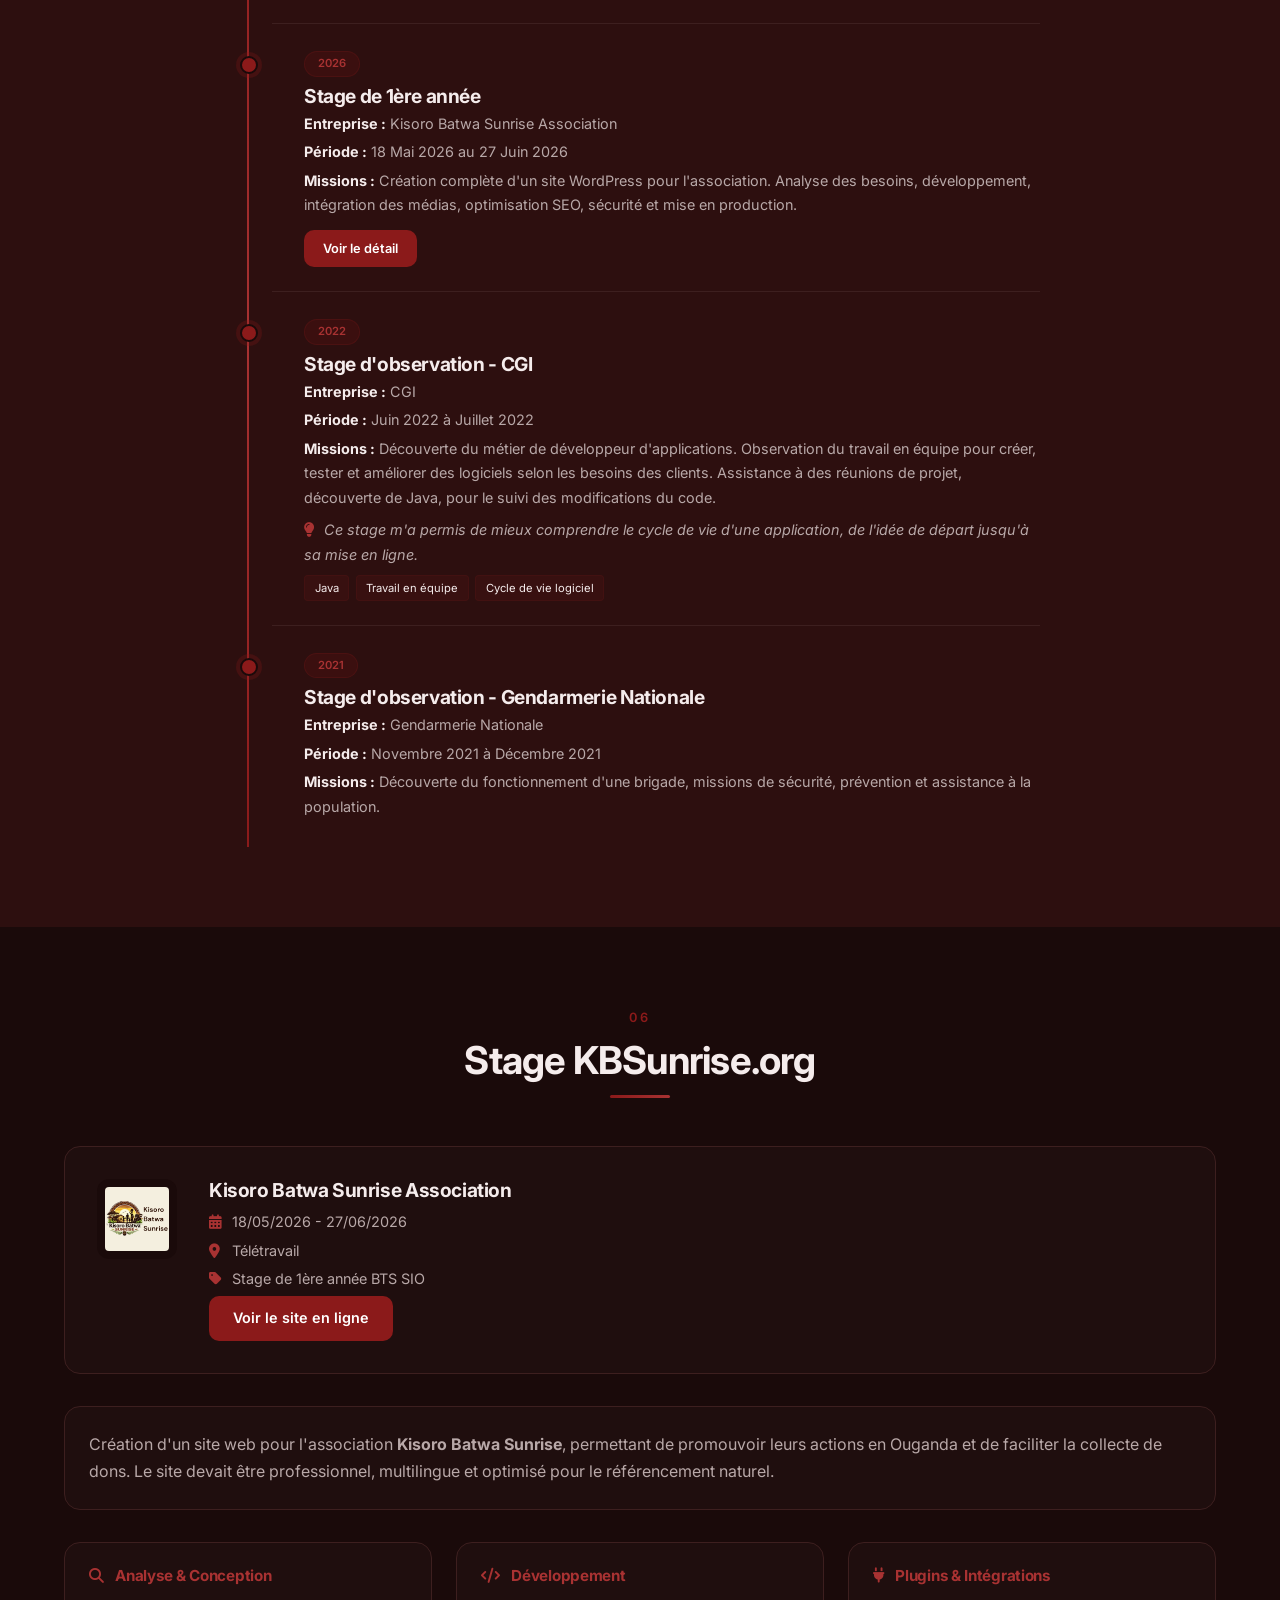
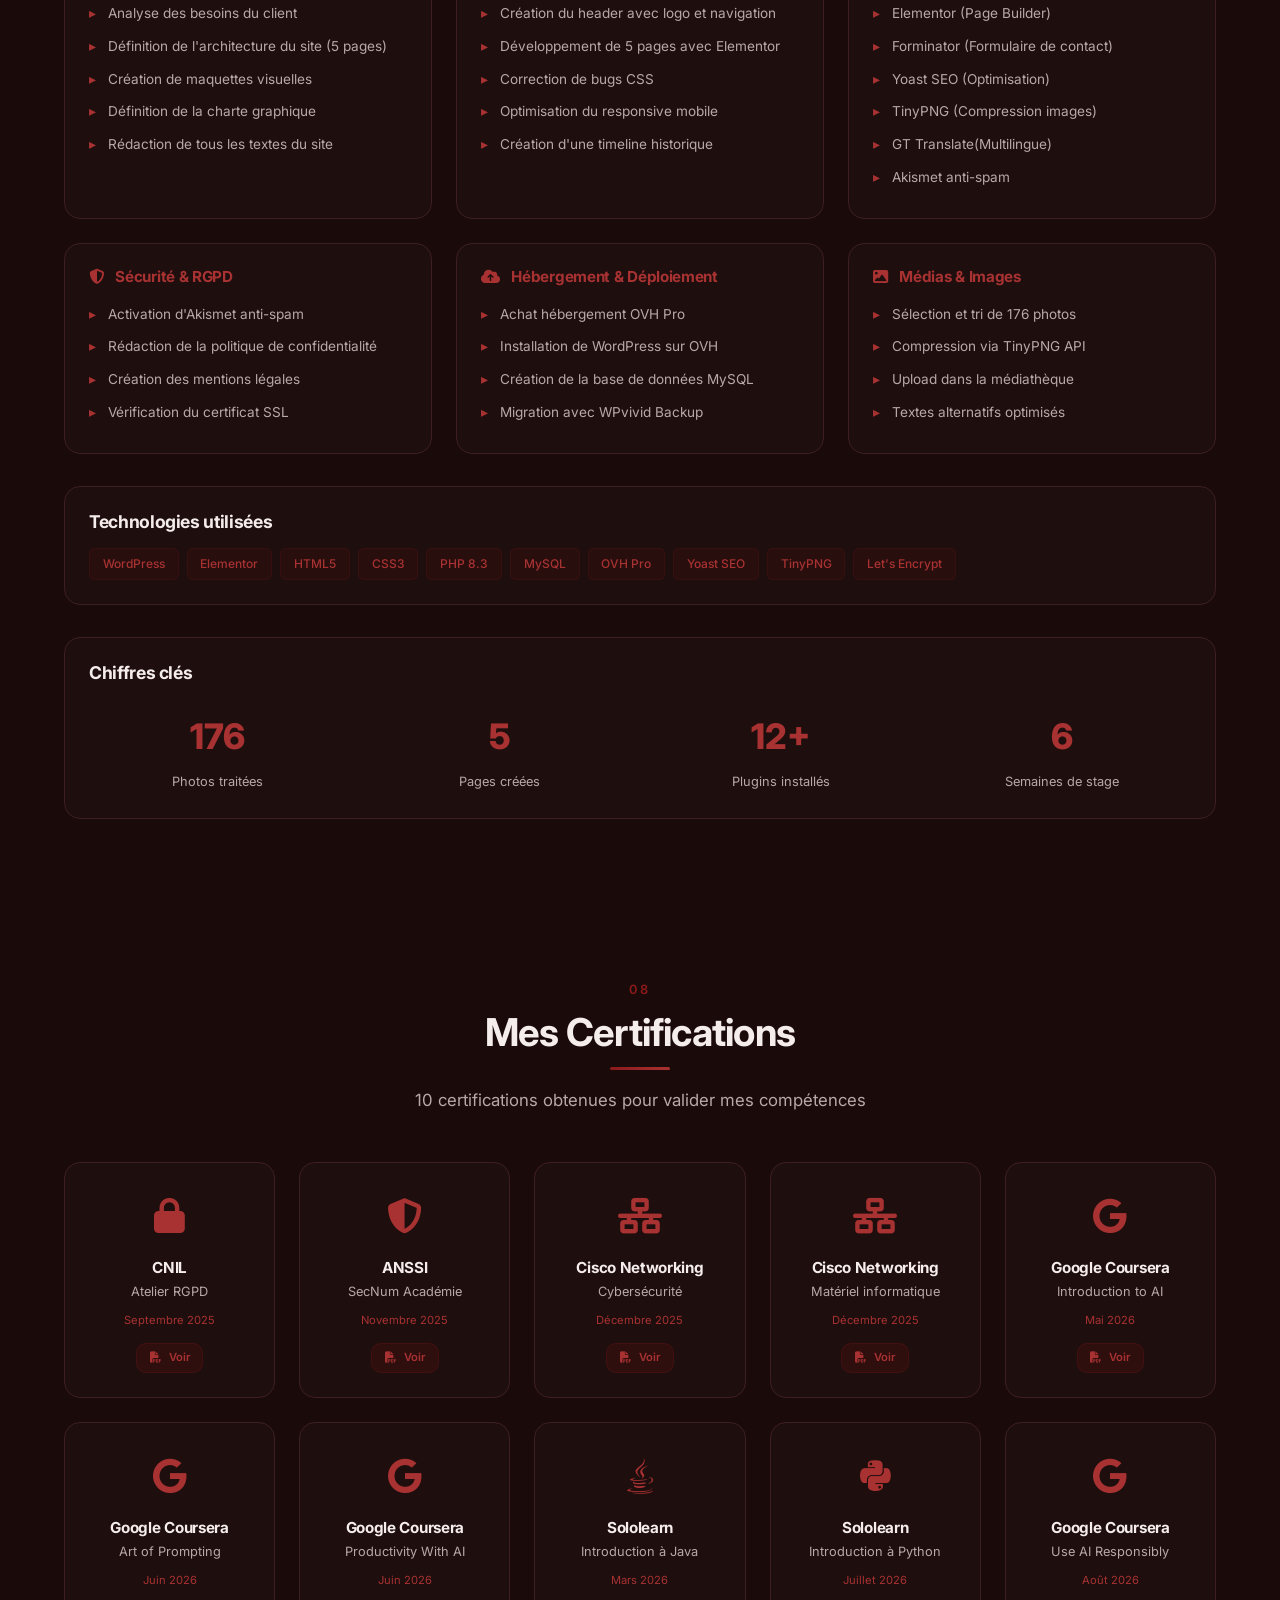
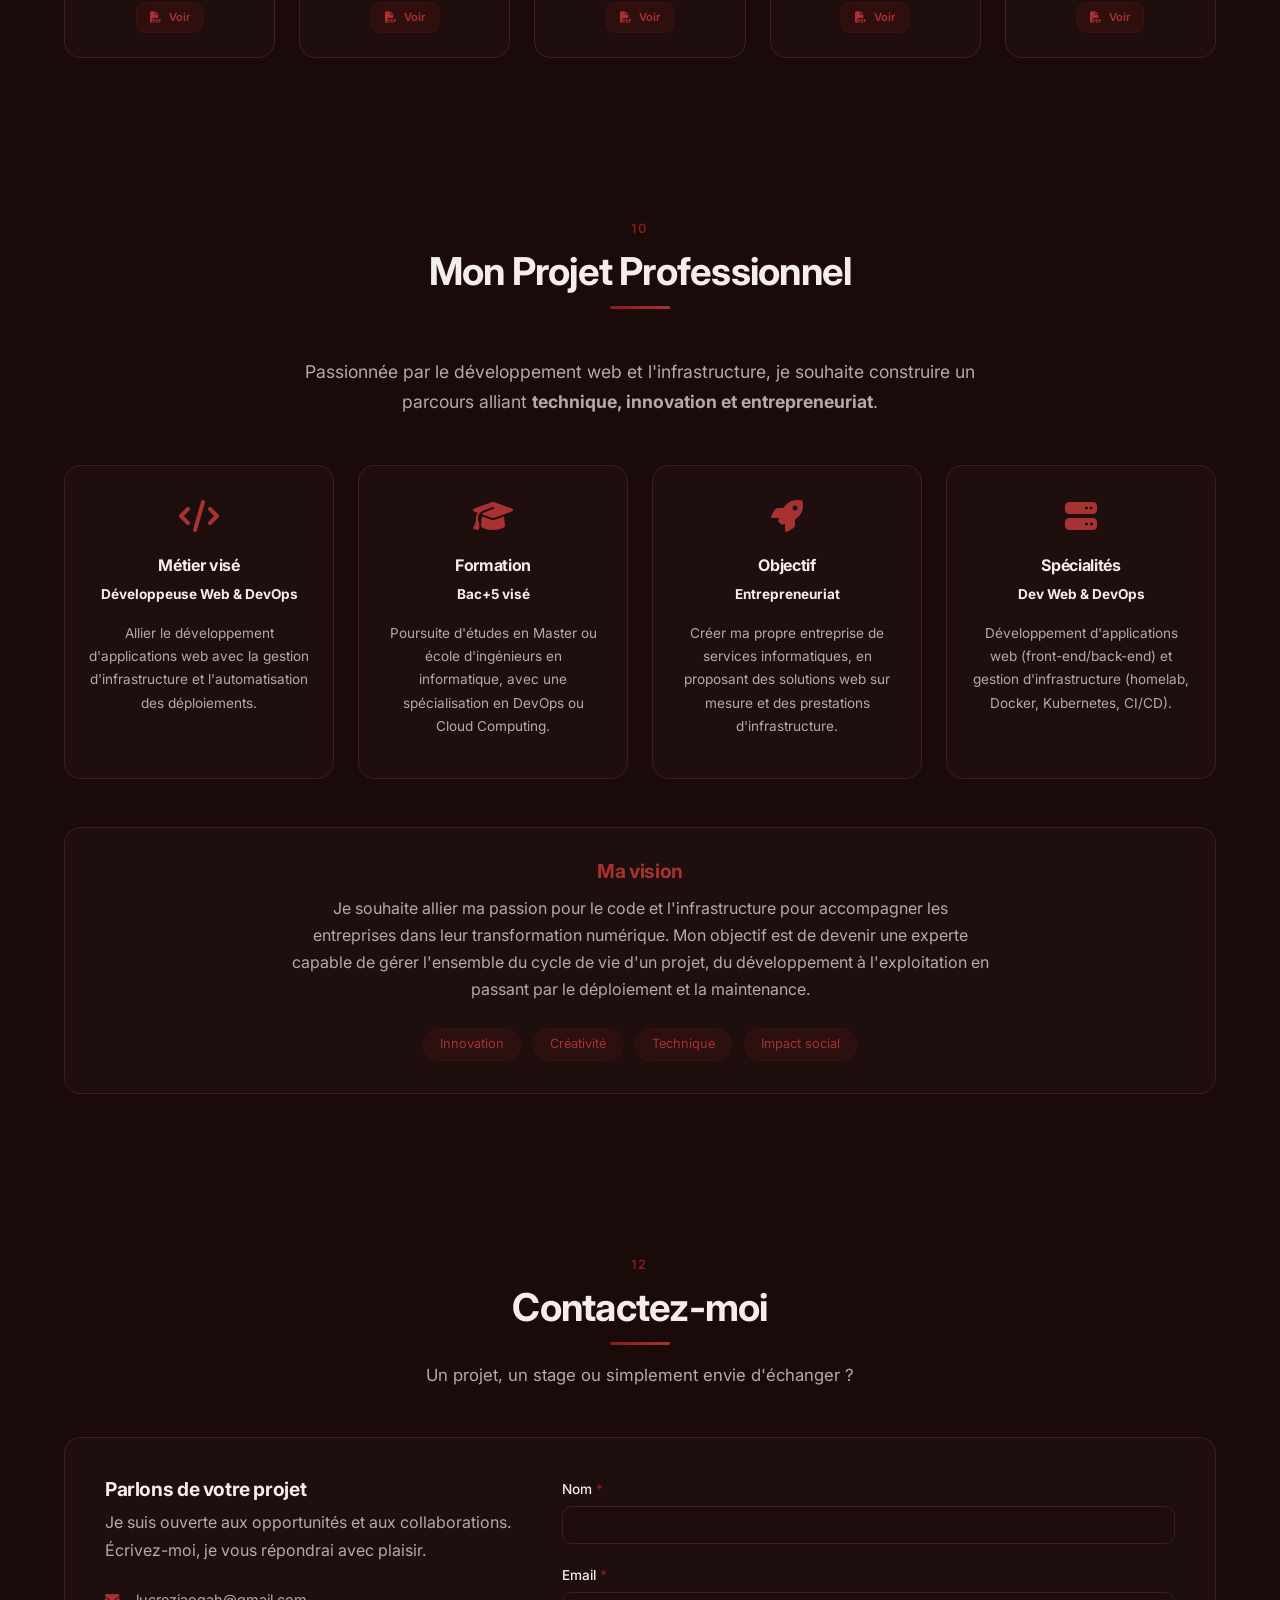
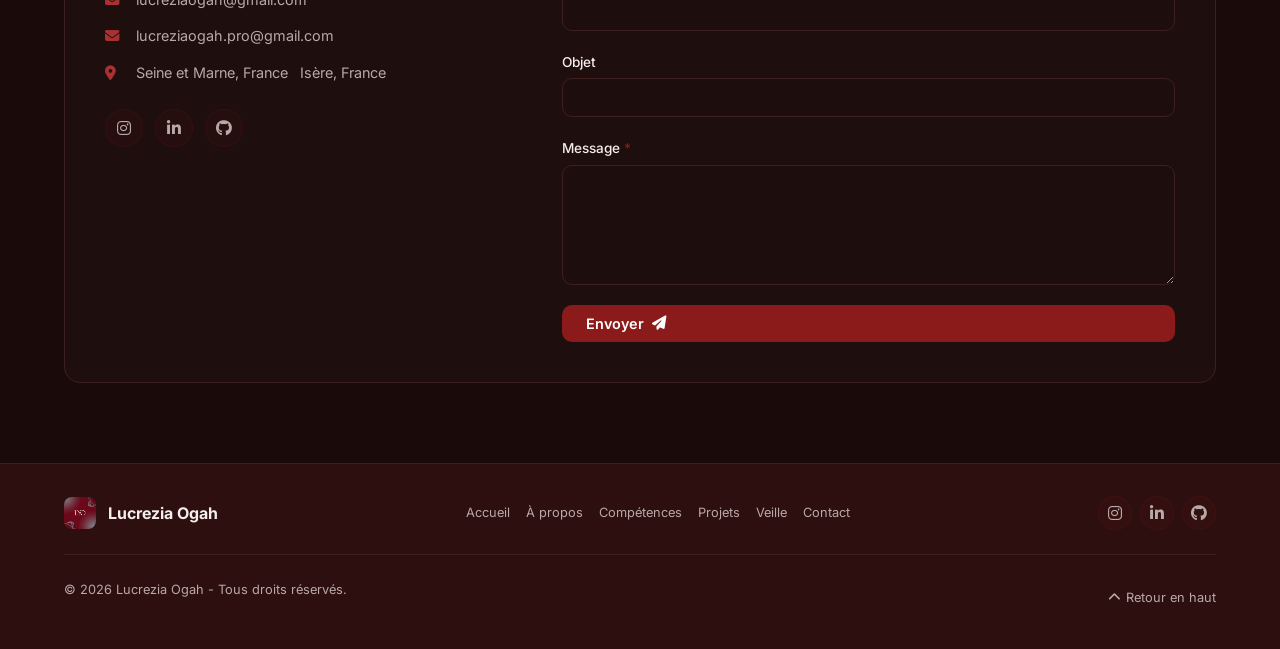
==== commit c1f10f4f: "Update certification count from 9 to 10" ====
--- a/index.html
+++ b/index.html
@@ -98,7 +98,7 @@
                 <!-- Des statistiques sur mes certifications, projets et stages -->
                 <div class="hero-stats">
                     <div class="hero-stat">
-                        <span class="stat-number">9</span>
+                        <span class="stat-number">10</span>
                         <span class="stat-label">Certifications</span>
                     </div>
                     <div class="hero-stat">
@@ -882,7 +882,7 @@
                 <span class="section-number">08</span>
                 <h2>Mes Certifications</h2>
                 <div class="section-line"></div>
-                <p class="section-subtitle">9 certifications obtenues pour valider mes compétences</p>
+                <p class="section-subtitle">10 certifications obtenues pour valider mes compétences</p>
             </div>
             <div class="grille-certifications">
                 <!-- Certification CNIL -->
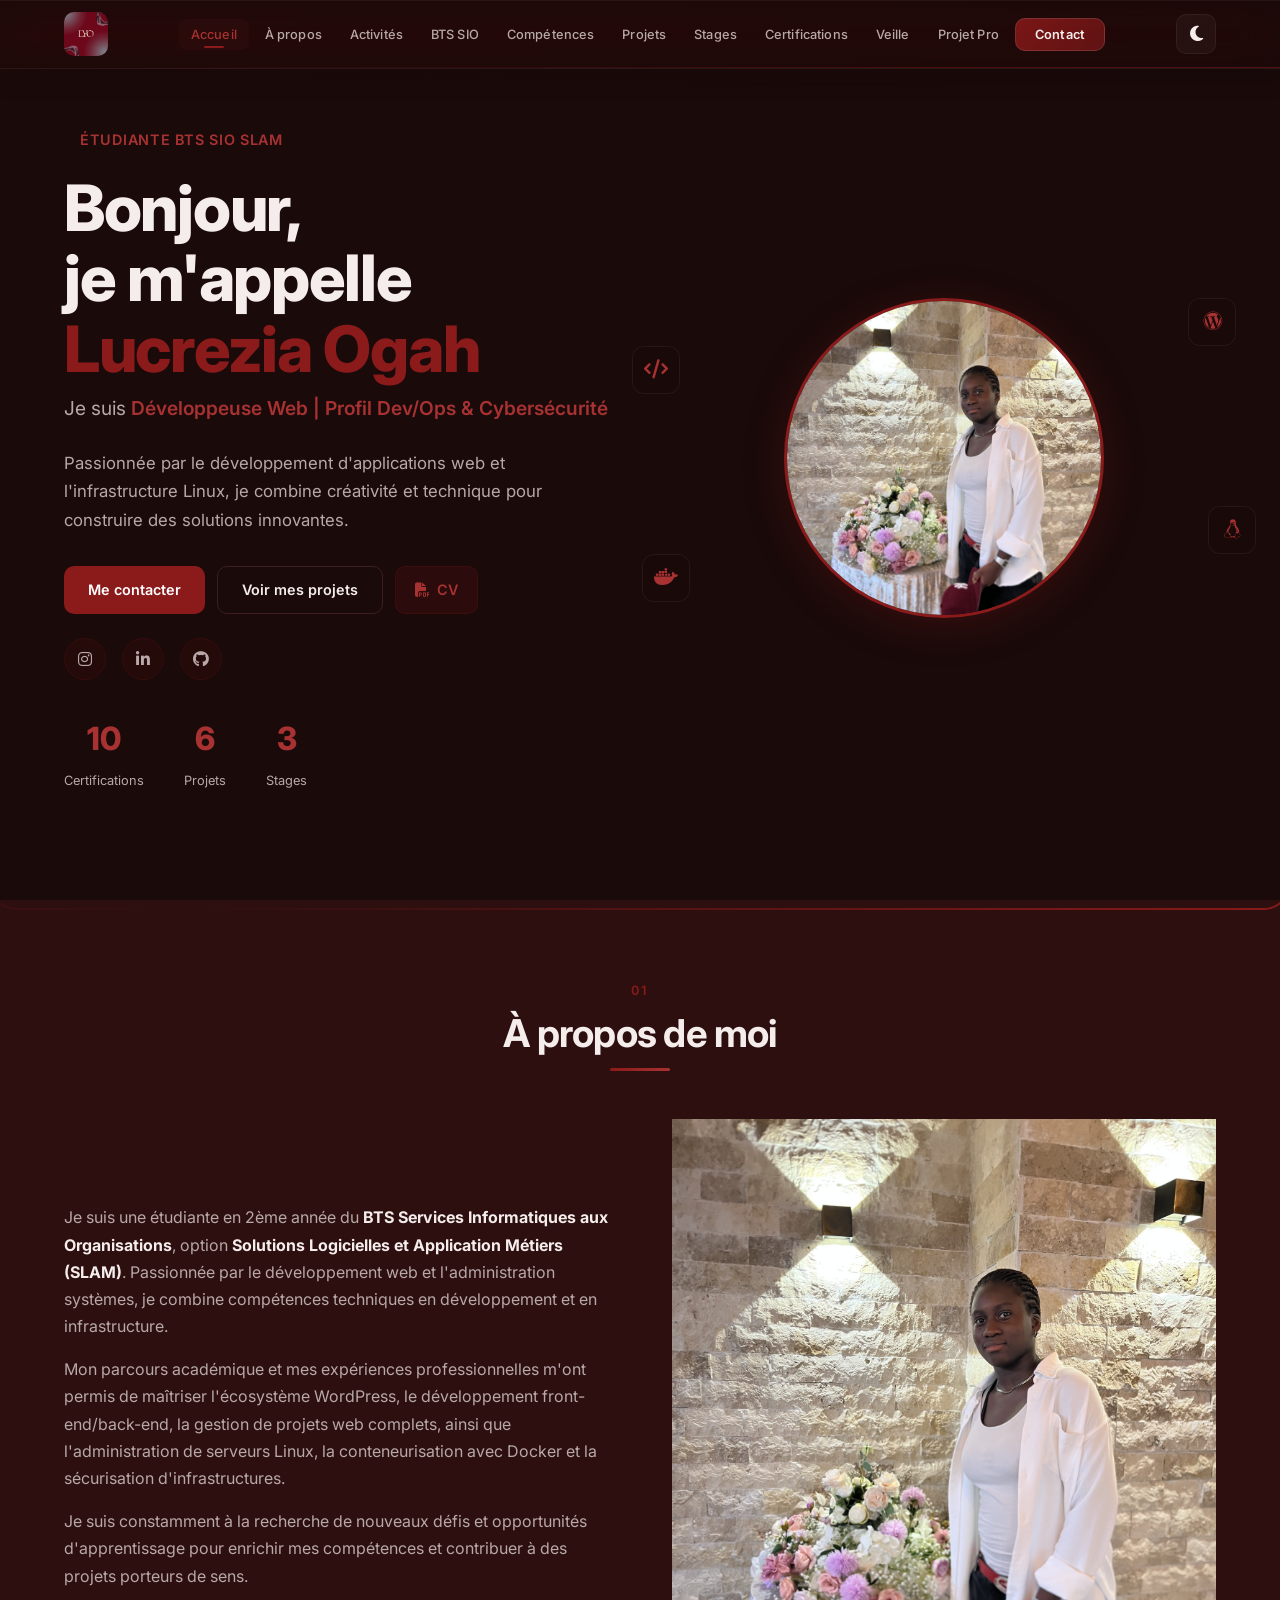
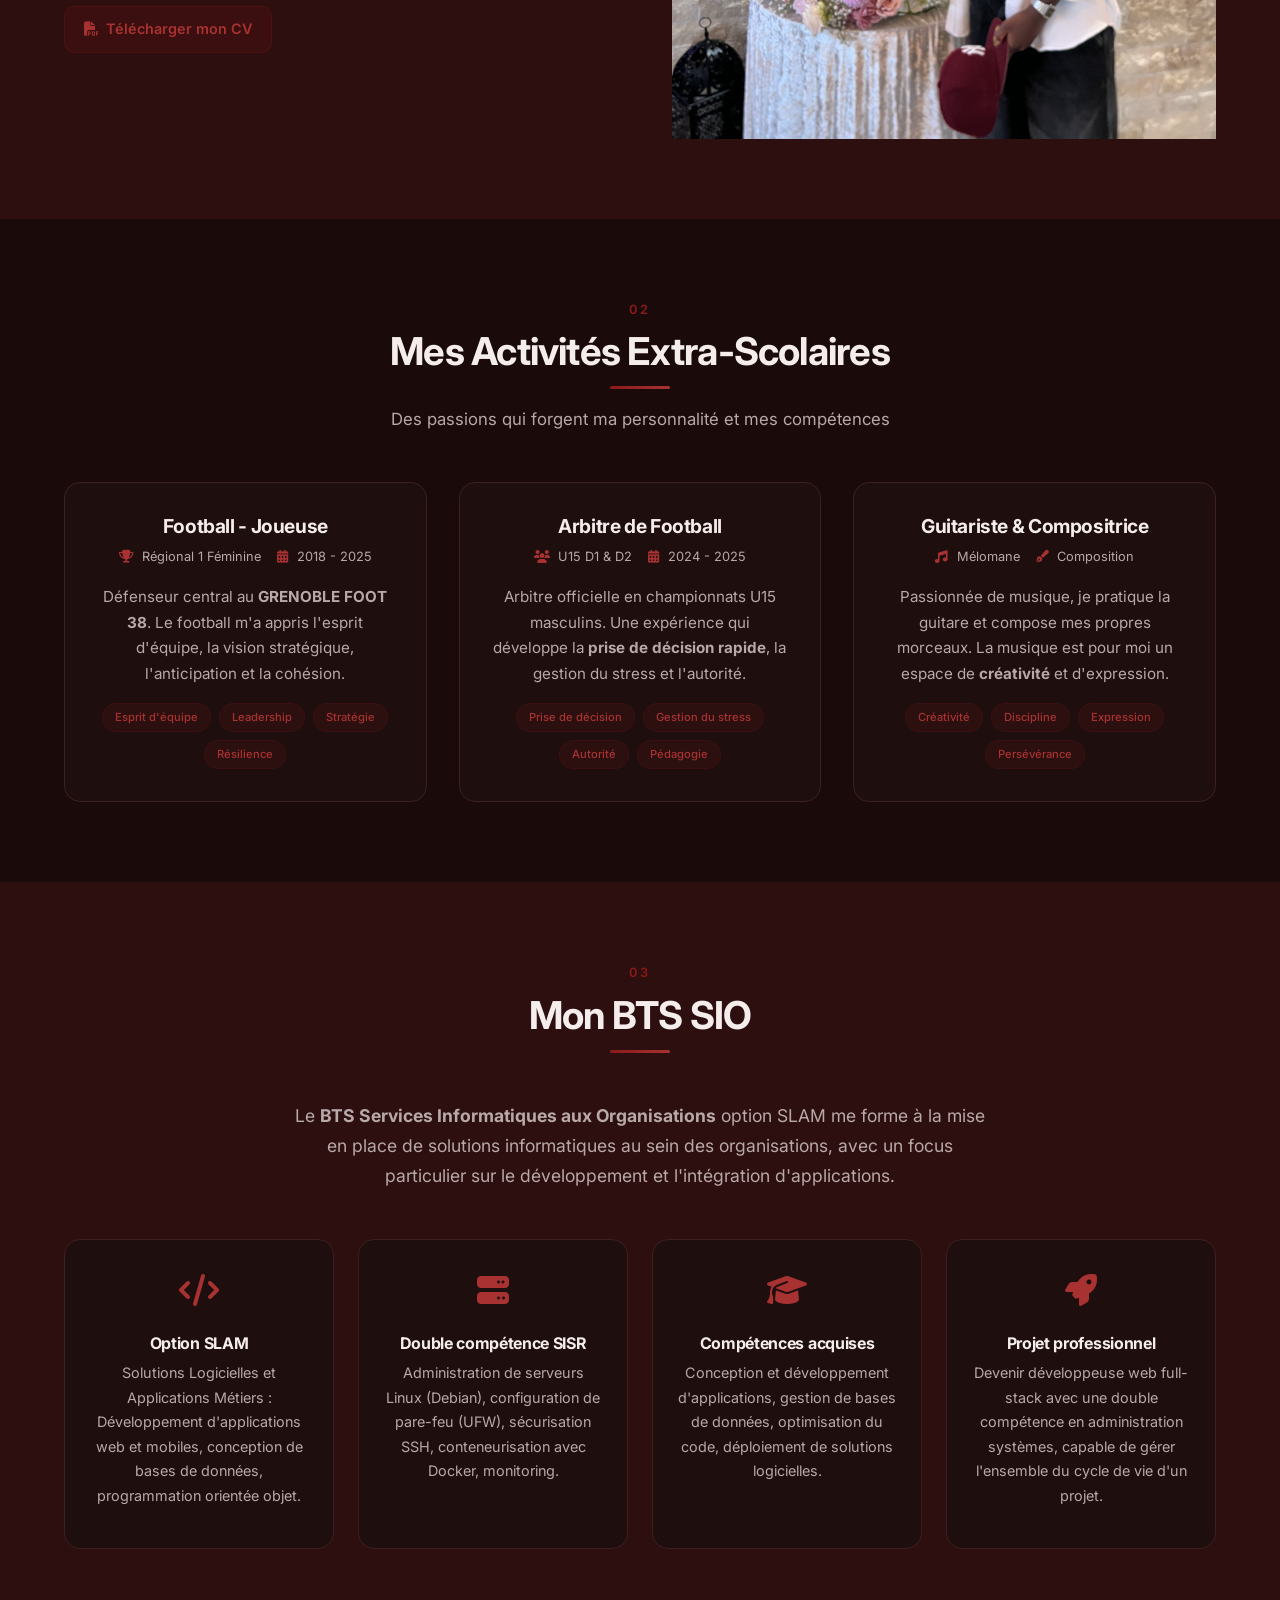
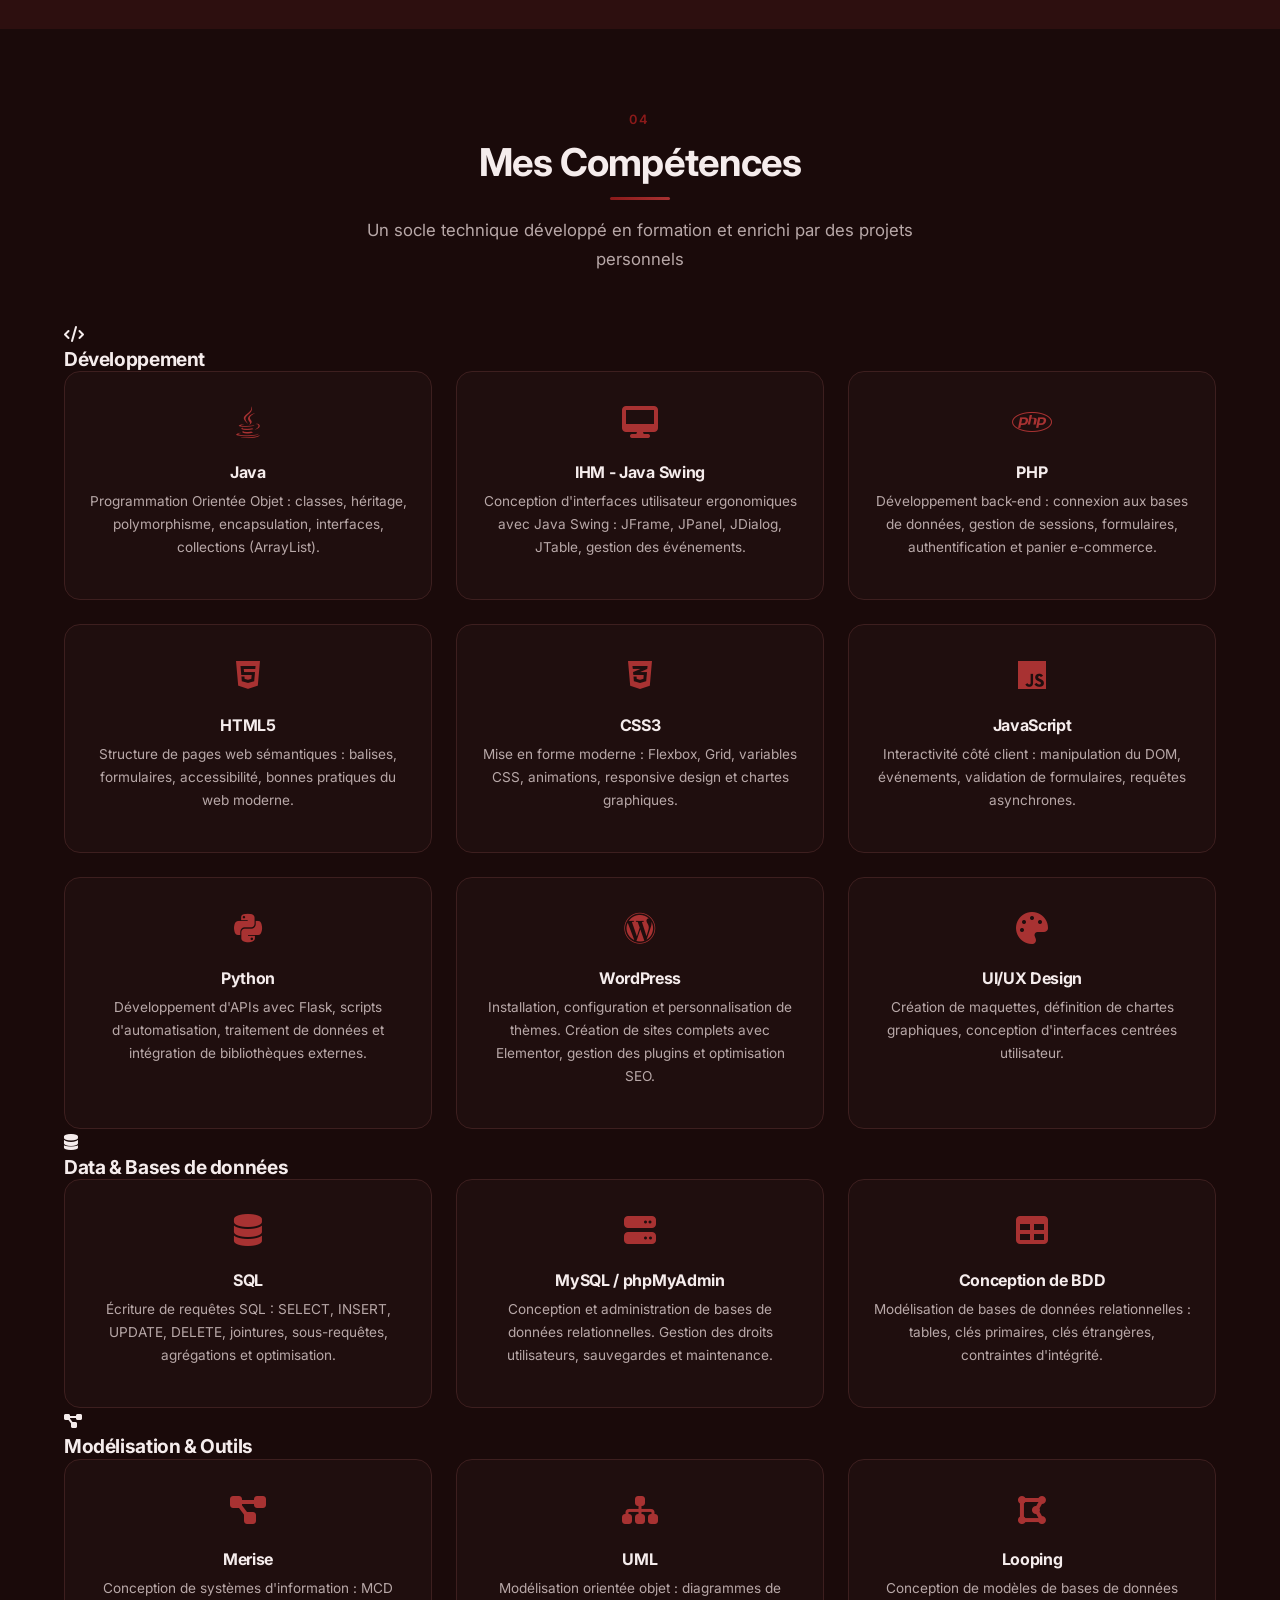
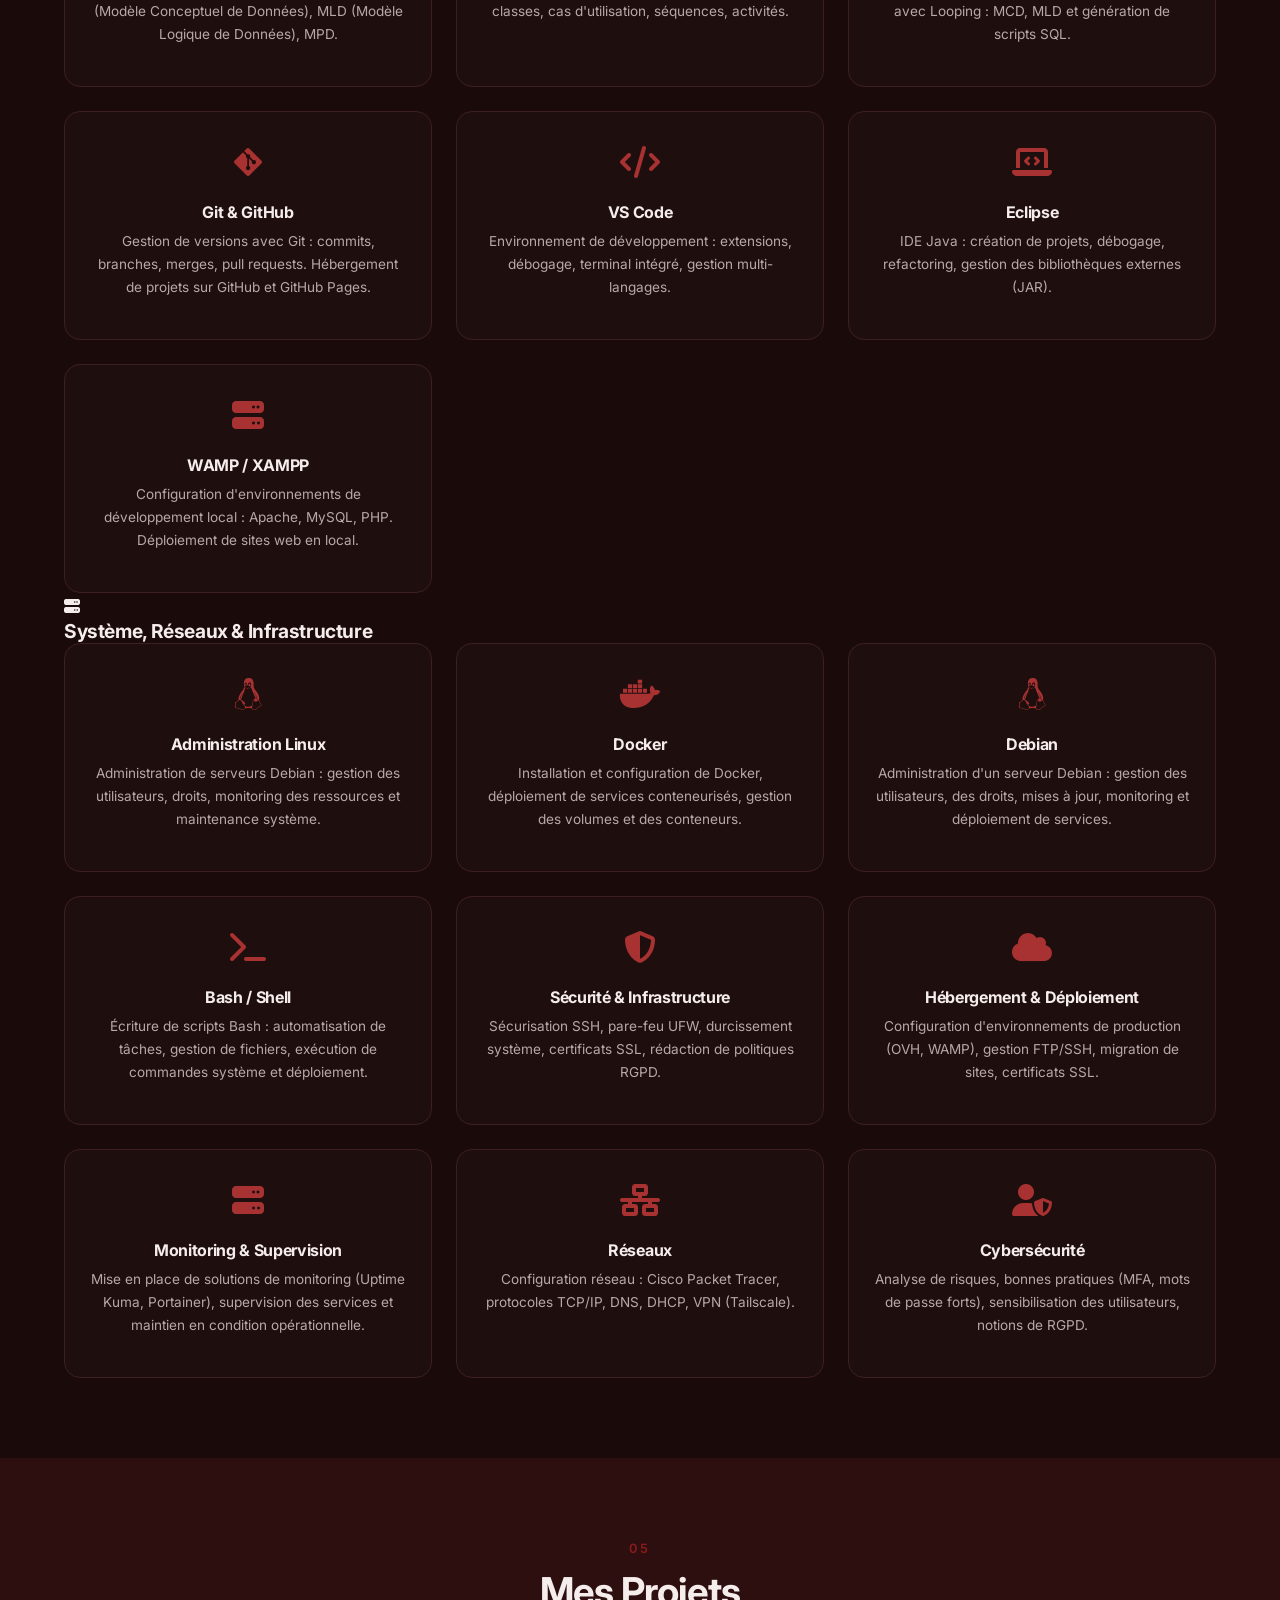
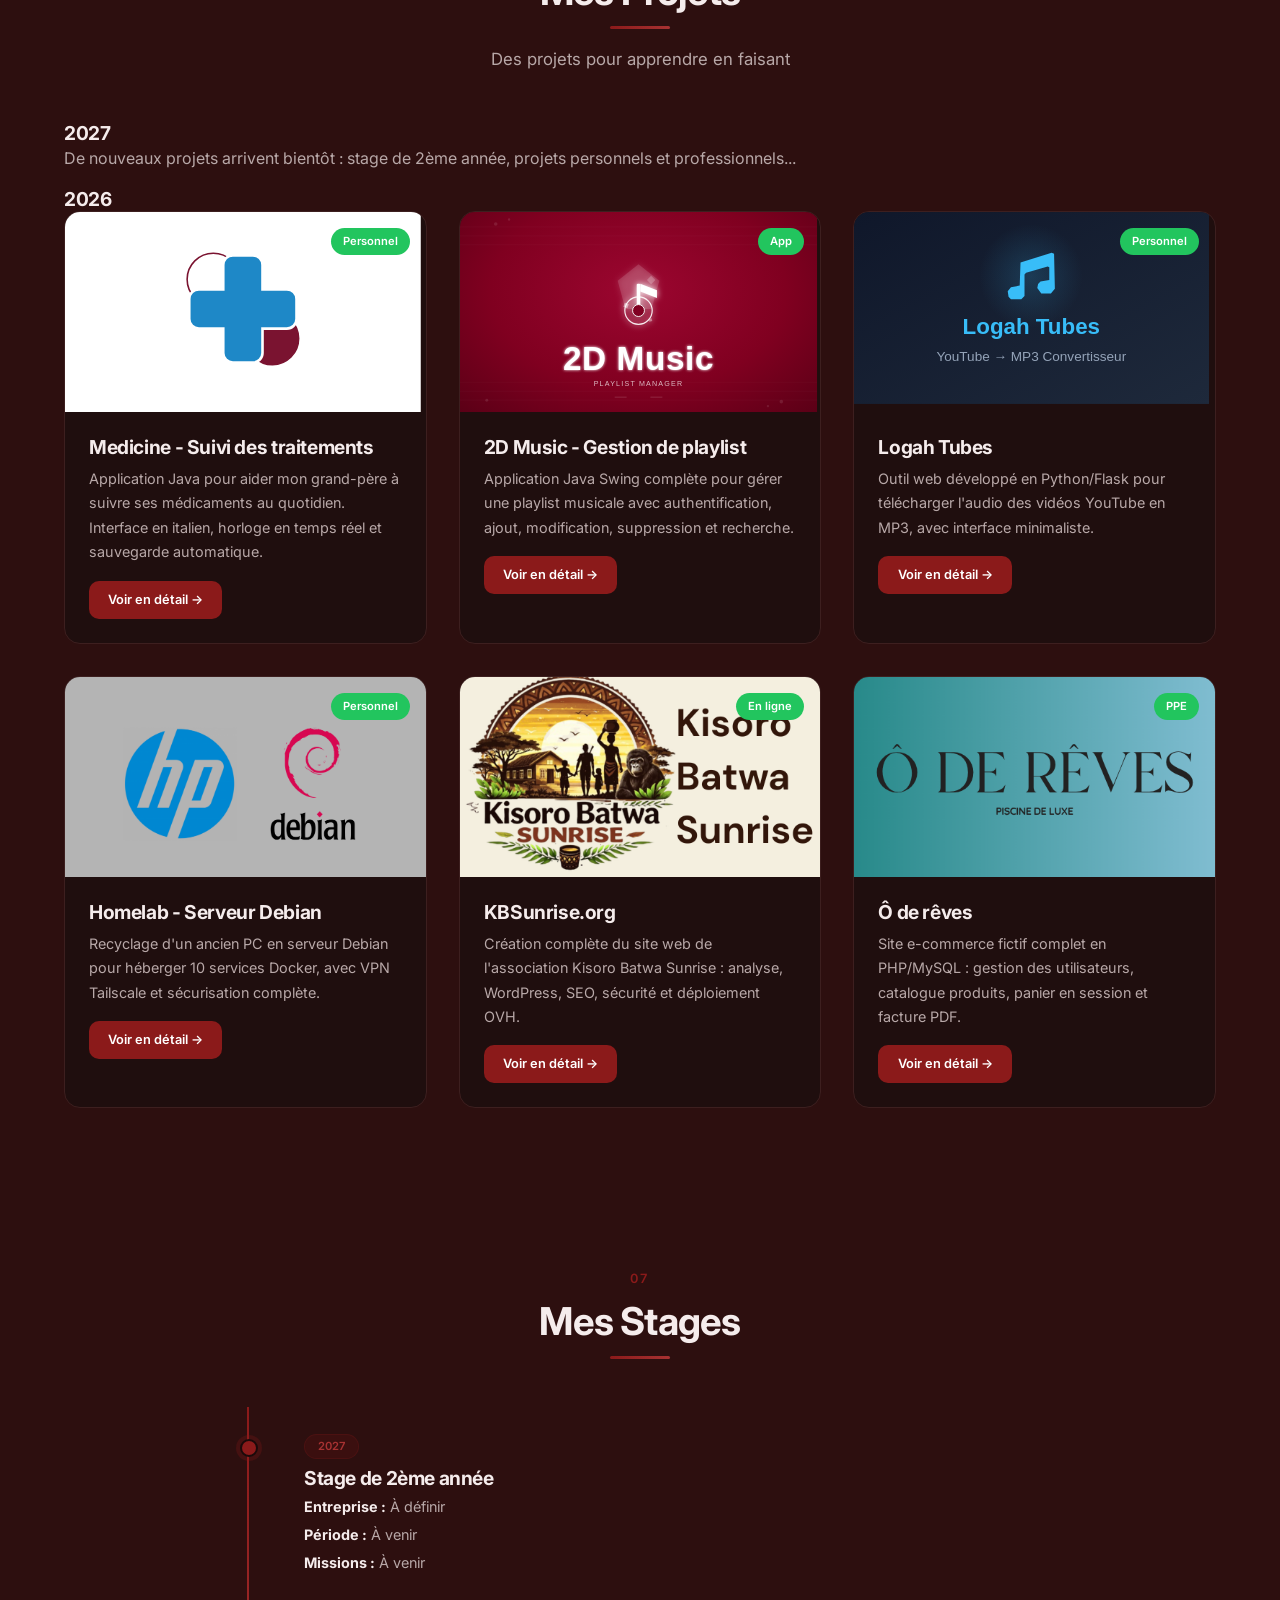
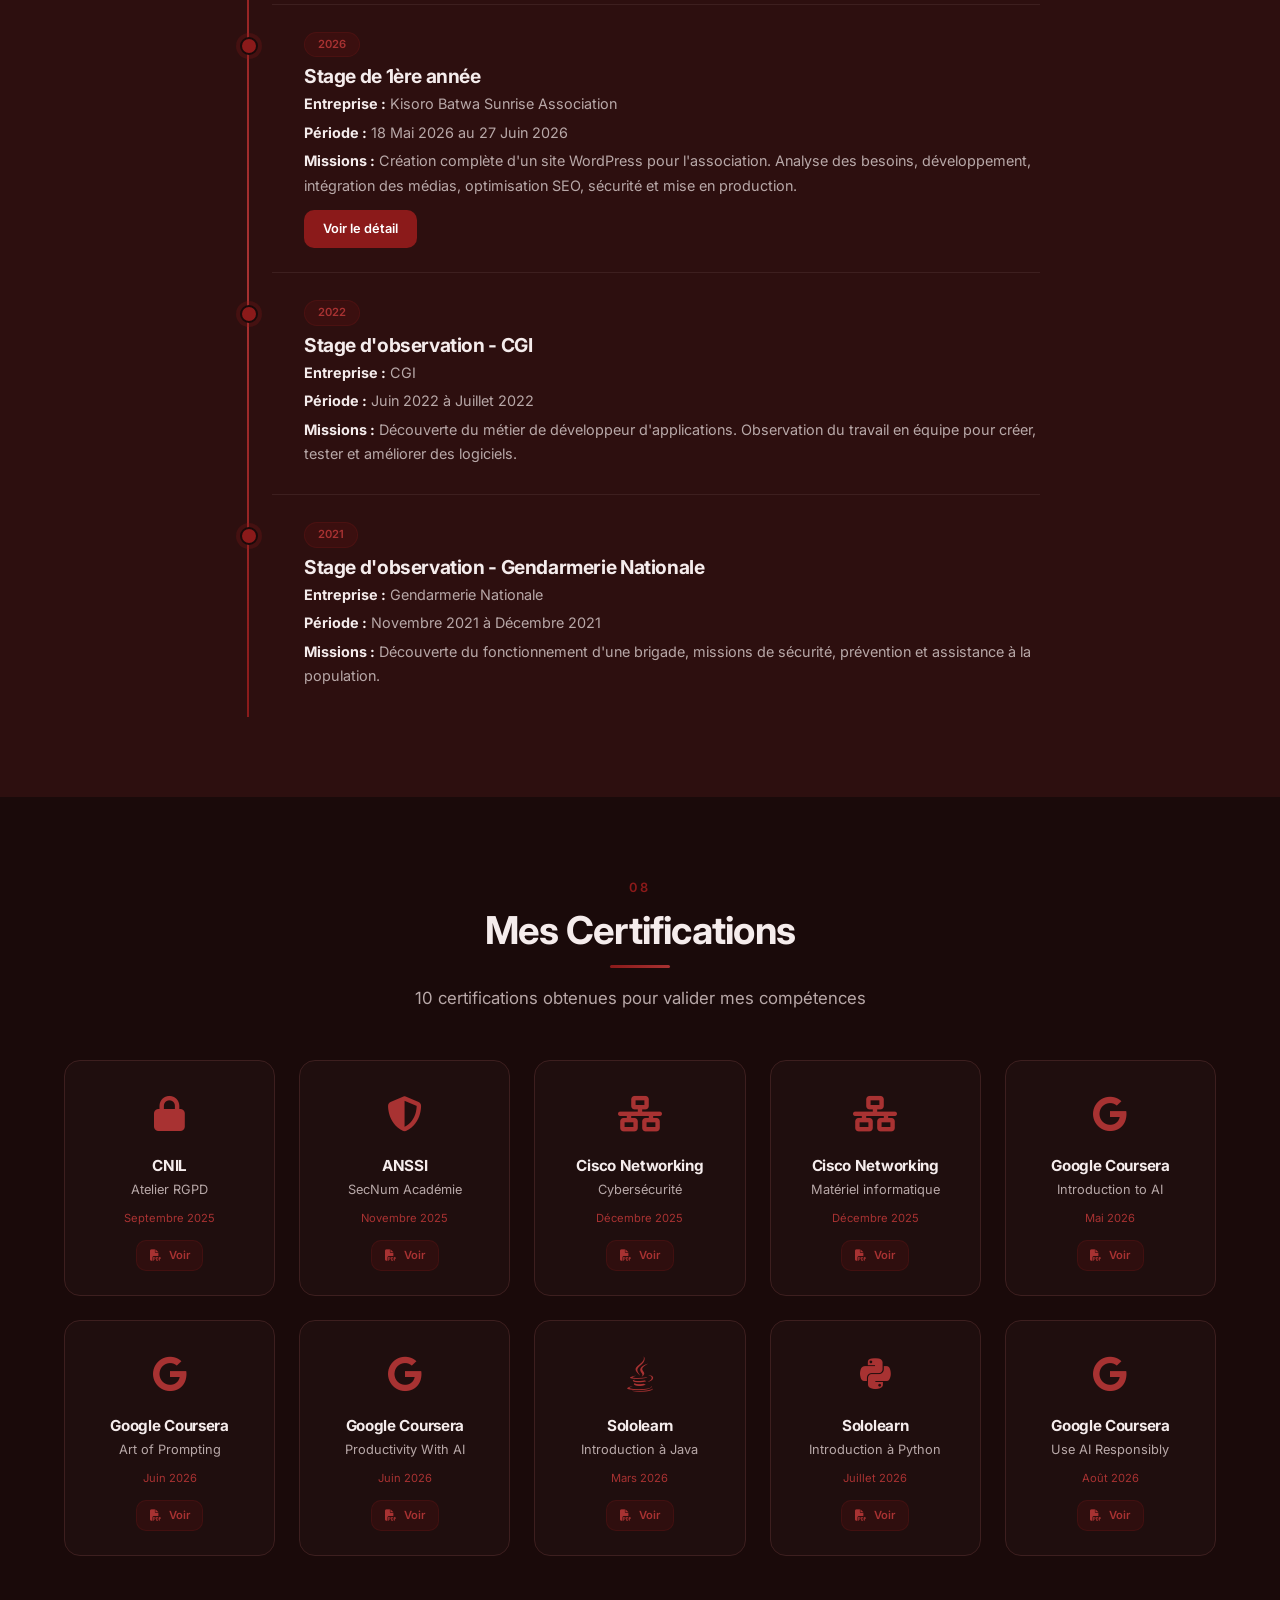
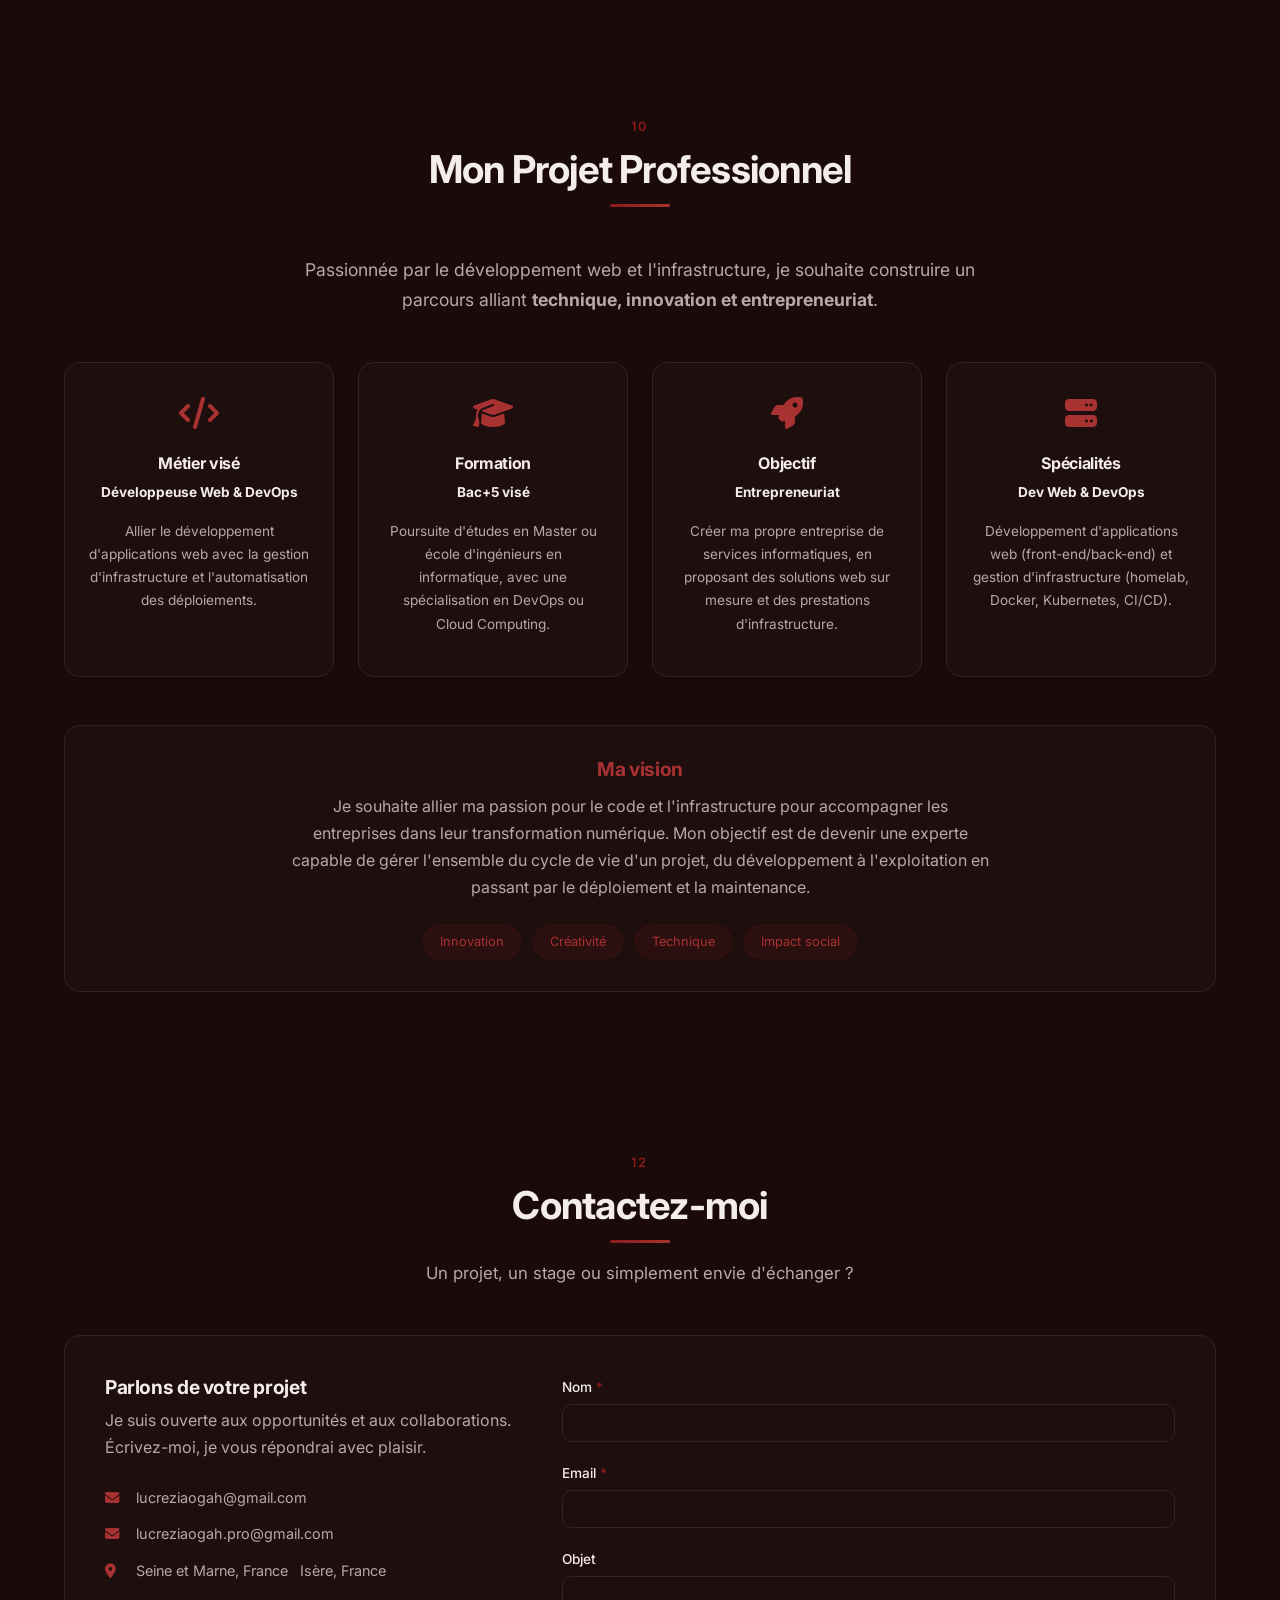
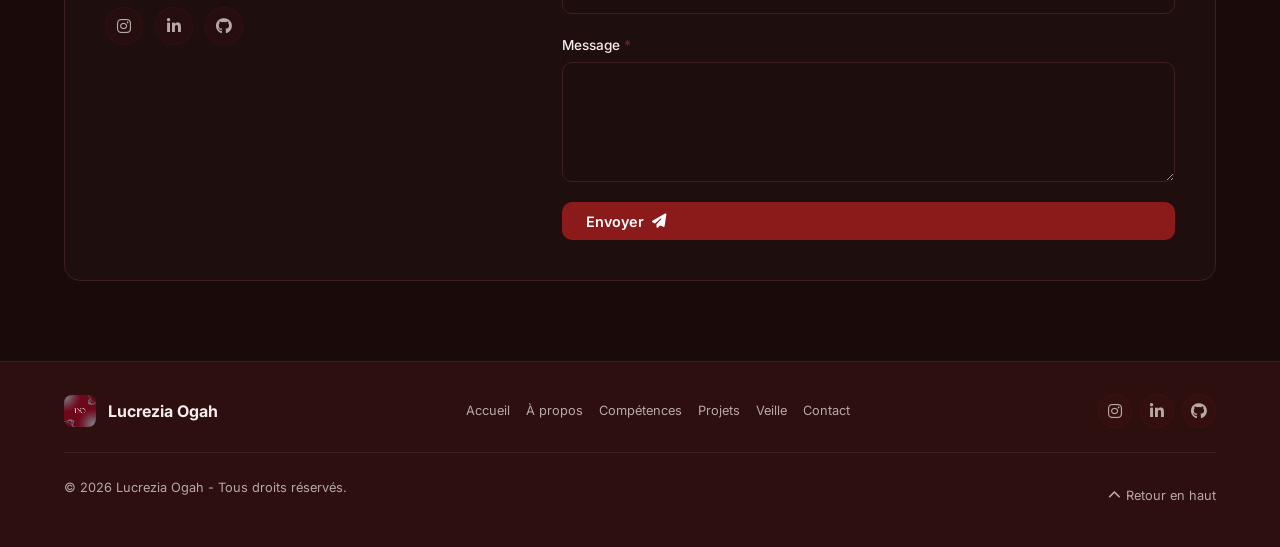
==== commit 1421b3dc: "Update index.html" ====
--- a/index.html
+++ b/index.html
@@ -1,39 +1,22 @@
 <!DOCTYPE html>
 <html lang="fr">
 <head>
-    <!-- Je définis l'encodage en UTF-8 pour que les accents s'affichent bien -->
     <meta charset="UTF-8">
-    <!-- Je rends le site responsive sur mobile -->
     <meta name="viewport" content="width=device-width, initial-scale=1.0">
-    <!-- Je donne un titre à l'onglet du navigateur -->
     <title>Lucrezia Ogah - Portfolio</title>
-    <!-- Je lie ma feuille de style CSS -->
     <link rel="stylesheet" href="style.css">
-    <!-- Je définis l'icône qui apparaît dans l'onglet du navigateur (favicon) -->
     <link rel="icon" href="image/Lyo.png">
-    <!-- J'importe Font Awesome pour avoir des icônes (Instagram, GitHub, etc.) -->
     <link rel="stylesheet" href="https://cdnjs.cloudflare.com/ajax/libs/font-awesome/6.5.0/css/all.min.css">
-    <!-- J'importe la police Inter depuis Google Fonts pour un rendu moderne -->
     <link href="https://fonts.googleapis.com/css2?family=Inter:wght@300;400;500;600;700;800;900&display=swap" rel="stylesheet">
 </head>
 <body>
 
-    <!-- 
-        HEADER : la barre de navigation fixe en haut de la page.
-        Elle reste visible même quand on scroll.
-    -->
     <header id="main-header">
         <div class="conteneur">
             <nav>
-                <!-- Je place mon logo à gauche -->
                 <div class="logo">
                     <img src="image/Lyo.png" alt="Logo LYO">
                 </div>
-                <!-- 
-                    Je crée la liste des liens de navigation.
-                    Chaque lien pointe vers une section de la page (via #id).
-                    Le lien "Contact" a une classe spéciale nav-cta pour le mettre en valeur.
-                -->
                 <ul class="liens-nav" id="nav-menu">
                     <li><a href="#accueil" class="actif">Accueil</a></li>
                     <li><a href="#apropos">À propos</a></li>
@@ -42,17 +25,11 @@
                     <li><a href="#competences">Compétences</a></li>
                     <li><a href="#projets">Projets</a></li>
                     <li><a href="#stages">Stages</a></li>
-                    <li><a href="#stage">Stage KBSunrise</a></li>
                     <li><a href="#certifications">Certifications</a></li>
                     <li><a href="VeilleTechnoLucre.html">Veille</a></li>
                     <li><a href="#projetpro">Projet Pro</a></li>
                     <li><a href="#contact" class="nav-cta">Contact</a></li>
                 </ul>
-                <!-- 
-                    Je regroupe les actions de droite : 
-                    - le bouton pour changer le thème (clair/sombre)
-                    - le menu burger pour les écrans mobiles
-                -->
                 <div class="nav-actions">
                     <button id="theme-toggle" class="theme-toggle" aria-label="Changer le thème">
                         <i class="fas fa-moon"></i>
@@ -67,35 +44,24 @@
         </div>
     </header>
 
-    <!-- 
-        SECTION HERO (Accueil)
-        C'est la première chose que l'on voit en arrivant sur la page.
-        Je me présente et je donne des statistiques sur mon parcours.
-    -->
+    <!-- SECTION HERO -->
     <section id="accueil" class="hero">
         <div class="conteneur">
             <div class="contenu-hero">
-                <!-- Un petit badge pour annoncer ma formation -->
                 <span class="hero-badge">Étudiante BTS SIO SLAM</span>
-                <!-- Mon titre avec mon prénom et nom en couleur accent -->
                 <h1>Bonjour,<br> je m'appelle <span style="color: var(--accent);">Lucrezia Ogah</span></h1>
-                <!-- Une phrase qui s'écrit comme si c'était une machine à écrire -->
                 <div class="machine-a-ecrire">Je suis <span>Développeuse Web | Profil Dev/Ops & Cybersécurité</span></div>
-                <!-- Une brève description de ce qui me passionne -->
                 <p class="hero-description">Passionnée par le développement d'applications web et l'infrastructure Linux, je combine créativité et technique pour construire des solutions innovantes.</p>
-                <!-- Je crée trois boutons d'appel à l'action -->
                 <div class="boutons-cta">
                     <a href="#contact" class="btn btn-principal">Me contacter</a>
                     <a href="#projets" class="btn btn-secondaire">Voir mes projets</a>
                     <a href="image/CV_LucreziaOgah.pdf" target="_blank" class="btn btn-cv"><i class="fas fa-file-pdf"></i> CV</a>
                 </div>
-                <!-- Mes liens vers les réseaux sociaux -->
                 <div class="liens-sociaux">
                     <a href="https://www.instagram.com/lyo.dev/" aria-label="Instagram"><i class="fab fa-instagram"></i></a>
                     <a href="https://www.linkedin.com/in/lucrezia-ogah-a3b02b330/" target="_blank" aria-label="LinkedIn"><i class="fab fa-linkedin-in"></i></a>
                     <a href="https://github.com/Lyo563"  target="_blank" aria-label="GitHub"><i class="fab fa-github"></i></a>
                 </div>
-                <!-- Des statistiques sur mes certifications, projets et stages -->
                 <div class="hero-stats">
                     <div class="hero-stat">
                         <span class="stat-number">10</span>
@@ -111,10 +77,6 @@
                     </div>
                 </div>
             </div>
-            <!-- 
-                À droite de la page, je place ma photo de profil
-                avec des icônes qui flottent autour pour faire plus dynamique.
-            -->
             <div class="hero-image">
                 <div class="hero-avatar">
                     <img src="image/Lucrezia.jpeg" alt="Lucrezia Ogah">
@@ -130,39 +92,30 @@
         </div>
     </section>
 
-    <!-- 
-        SECTION À PROPOS 
-        Je me présente plus en détail : ma formation, ce que j'ai appris.
-    -->
+    <!-- SECTION À PROPOS -->
     <section id="apropos" class="apropos">
         <div class="conteneur">
-            <!-- L'en-tête de section avec le numéro et le titre -->
             <div class="section-header">
                 <span class="section-number">01</span>
                 <h2>À propos de moi</h2>
                 <div class="section-line"></div>
             </div>
             <div class="contenu-apropos">
-                <!-- Le texte de présentation -->
                 <div class="texte-apropos">
                     <p>Je suis une étudiante en 2ème année du <strong>BTS Services Informatiques aux Organisations</strong>, option <strong>Solutions Logicielles et Application Métiers (SLAM)</strong>. Passionnée par le développement web et l'administration systèmes, je combine compétences techniques en développement et en infrastructure.</p>
                     <p>Mon parcours académique et mes expériences professionnelles m'ont permis de maîtriser l'écosystème WordPress, le développement front-end/back-end, la gestion de projets web complets, ainsi que l'administration de serveurs Linux, la conteneurisation avec Docker et la sécurisation d'infrastructures.</p>
                     <p>Je suis constamment à la recherche de nouveaux défis et opportunités d'apprentissage pour enrichir mes compétences et contribuer à des projets porteurs de sens.</p>
                     <div class="apropos-cta">
-                        <a href="image/CV_LucreziaOgah.pdf" target="_blank" class="btn btn-cv"><i class="fas fa-file-pdf"></i> Télécharger mon CV</a>
-                    </div>
-                </div>
-                <!-- Ma photo de profil avec un effet de bordure décorative -->
+                        <a href="image/CV_LucreziaOgah.pdf" download target="_blank" class="btn btn-cv"><i class="fas fa-file-pdf"></i> Télécharger mon CV</a>
+                    </div>
+                </div>
                 <img src="image/Lucrezia.jpeg" alt="Lucrezia Ogah">
                 <div class="image-border"></div>
             </div>
         </div>
     </section>
 
-    <!-- 
-        SECTION ACTIVITÉS EXTRA-SCOLAIRES
-        Je présente ce que je fais en dehors des cours : sport, musique, etc.
-    -->
+    <!-- SECTION ACTIVITÉS -->
     <section id="activites" class="activites">
         <div class="conteneur">
             <div class="section-header">
@@ -171,9 +124,7 @@
                 <div class="section-line"></div>
                 <p class="section-subtitle">Des passions qui forgent ma personnalité et mes compétences</p>
             </div>
-            <!-- Je crée une grille de cartes pour chaque activité -->
             <div class="grille-activites">
-                <!-- Carte 1 : Football -->
                 <div class="carte-activite">
                     <h3>Football - Joueuse</h3>
                     <div class="activite-meta">
@@ -188,8 +139,6 @@
                         <span>Résilience</span>
                     </div>
                 </div>
-
-                <!-- Carte 2 : Arbitre -->
                 <div class="carte-activite">
                     <h3>Arbitre de Football</h3>
                     <div class="activite-meta">
@@ -204,8 +153,6 @@
                         <span>Pédagogie</span>
                     </div>
                 </div>
-
-                <!-- Carte 3 : Musique -->
                 <div class="carte-activite">
                     <h3>Guitariste & Compositrice</h3>
                     <div class="activite-meta">
@@ -224,10 +171,7 @@
         </div>
     </section>
 
-    <!-- 
-        SECTION BTS SIO
-        Je présente ma formation et les compétences que j'y ai acquises.
-    -->
+    <!-- SECTION BTS SIO -->
     <section id="bts" class="bts">
         <div class="conteneur">
             <div class="section-header">
@@ -239,7 +183,6 @@
                 <p class="bts-intro">
                     Le <strong>BTS Services Informatiques aux Organisations</strong> option SLAM me forme à la mise en place de solutions informatiques au sein des organisations, avec un focus particulier sur le développement et l'intégration d'applications.
                 </p>
-                <!-- Je crée une grille de cartes pour détailler les compétences du BTS -->
                 <div class="details-bts">
                     <div class="carte-bts">
                         <div class="carte-bts-icon"><i class="fas fa-code"></i></div>
@@ -266,11 +209,7 @@
         </div>
     </section>
 
-    <!-- 
-        SECTION COMPÉTENCES
-        Je liste toutes les technologies et compétences que je maîtrise.
-        Chaque compétence est présentée dans une carte.
-    -->
+    <!-- SECTION COMPÉTENCES -->
     <section id="competences" class="competences">
         <div class="conteneur">
             <div class="section-header">
@@ -279,107 +218,190 @@
                 <div class="section-line"></div>
                 <p class="section-subtitle">Un socle technique développé en formation et enrichi par des projets personnels</p>
             </div>
-            <div class="grille-competences">
-
-                <!-- Compétence 1 : WordPress -->
-                <div class="carte-competence">
-                    <div class="icone-competence"><i class="fab fa-wordpress"></i></div>
-                    <h3>WordPress</h3>
-                    <p>Installation, configuration et personnalisation de thèmes. Création de sites complets avec Elementor, gestion des plugins et optimisation SEO.</p>
-                </div>
-
-                <!-- Compétence 2 : Développement Web -->
-                <div class="carte-competence">
-                    <div class="icone-competence"><i class="fas fa-code"></i></div>
-                    <h3>Développement Web</h3>
-                    <p>Création de sites modernes et responsives avec HTML5, CSS3, JavaScript et PHP</p>
-                </div>
-
-                <!-- Compétence 3 : Bases de données -->
-                <div class="carte-competence">
-                    <div class="icone-competence"><i class="fas fa-database"></i></div>
-                    <h3>Bases de données</h3>
-                    <p>Conception et administration de bases de données relationnelles avec <strong>SQL</strong>, <strong>MySQL</strong> et <strong>phpMyAdmin</strong>. Optimisation des requêtes, gestion des droits utilisateurs et maintenance.</p>
-                </div>
-        
-                <!-- Compétence 4 : Java POO -->
-                <div class="carte-competence">
-                    <div class="icone-competence"><i class="fab fa-java"></i></div>
-                    <h3>POO - Java</h3>
-                    <p>Programmation Orientée Objet avec Java : classes, héritage, polymorphisme, encapsulation, interfaces. <br> 
-                    Conception d'applications structurées et maintenables.</p>
-                </div>
-
-                <!-- Compétence 5 : IHM -->
-                <div class="carte-competence">
-                    <div class="icone-competence"><i class="fas fa-desktop"></i></div>
-                    <h3>IHM - Interfaces Homme-Machine</h3>
-                    <p>Conception d'interfaces utilisateur ergonomiques et intuitives. Utilisation de Java Swing et JavaFX pour créer des applications desktop. Principes d'ergonomie, tests utilisateurs et amélioration de l'expérience utilisateur.</p>
-                </div>
-
-                <!-- Compétence 6 : Administration Linux -->
-                <div class="carte-competence">
-                    <div class="icone-competence"><i class="fab fa-linux"></i></div>
-                    <h3>Administration Linux</h3>
-                    <p>Administration de serveurs Debian, gestion des utilisateurs, des droits, monitoring des ressources et maintenance système.</p>
-                </div>
-
-                <!-- Compétence 7 : Docker -->
-                <div class="carte-competence">
-                    <div class="icone-competence"><i class="fab fa-docker"></i></div>
-                    <h3>Conteneurisation Docker</h3>
-                    <p>Installation et configuration de Docker, déploiement de services conteneurisés, gestion des volumes et des conteneurs.</p>
-                </div>
-
-                <!-- Compétence 8 : Sécurité -->
-                <div class="carte-competence">
-                    <div class="icone-competence"><i class="fas fa-shield-alt"></i></div>
-                    <h3>Sécurité & Infrastructure</h3>
-                    <p>Sécurisation SSH, configuration de pare-feu UFW, durcissement système, certificats SSL, rédaction de politiques RGPD.</p>
-                </div>
-
-                <!-- Compétence 9 : UI/UX -->
-                <div class="carte-competence">
-                    <div class="icone-competence"><i class="fas fa-palette"></i></div>
-                    <h3>UI/UX Design</h3>
-                    <p>Création de maquettes, définition de chartes graphiques, conception d'interfaces centrées utilisateur.</p>
-                </div>
-
-                <!-- Compétence 10 : Hébergement -->
-                <div class="carte-competence">
-                    <div class="icone-competence"><i class="fas fa-cloud"></i></div>
-                    <h3>Hébergement & Déploiement</h3>
-                    <p>Configuration d'environnements de production (OVH, WAMP), gestion FTP/SSH, migration de sites, gestion des certificats SSL.</p>
-                </div>
-
-                <!-- Compétence 11 : Monitoring -->
-                <div class="carte-competence">
-                    <div class="icone-competence"><i class="fas fa-server"></i></div>
-                    <h3>Monitoring & Supervision</h3>
-                    <p>Mise en place de solutions de monitoring (Uptime Kuma, Portainer), supervision des services et maintien en condition opérationnelle.</p>
-                </div>
-
-                <!-- Compétence 12 : Cybersécurité -->
-                <div class="carte-competence">
-                    <div class="icone-competence"><i class="fas fa-user-shield"></i></div>
-                    <h3>Cybersécurité & Sensibilisation</h3>
-                    <p>Bases de la cybersécurité : analyse de risques, bonnes pratiques (MFA, mots de passe forts), sensibilisation des utilisateurs. Notions de RGPD, conformité et protection des données personnelles.</p>
-                </div>
-                <!-- Compétence 13 : Merise -->
-                <div class="carte-competence">
-                    <div class="icone-competence"><i class="fas fa-project-diagram"></i></div>
-                    <h3>Merise</h3>
-                    <p>Conception de systèmes d'information selon la méthode Merise : MCD (Modèle Conceptuel de Données), MLD (Modèle Logique de Données).</p>
-                </div>
-            </div>
-        </div>
-    </section>
-
-    <!-- 
-        SECTION PROJETS
-        La section la plus importante de mon portfolio.
-        Je présente tous mes projets (stage, PPE, personnels, etc.).
-    -->
+
+            <!-- CATÉGORIE 1 : DÉVELOPPEMENT -->
+            <div class="categorie-competences">
+                <div class="categorie-titre">
+                    <i class="fas fa-code"></i>
+                    <h3>Développement</h3>
+                </div>
+                <div class="grille-competences">
+                    <div class="carte-competence">
+                        <div class="icone-competence"><i class="fab fa-java"></i></div>
+                        <h3>Java</h3>
+                        <p>Programmation Orientée Objet : classes, héritage, polymorphisme, encapsulation, interfaces, collections (ArrayList).</p>
+                    </div>
+                    <div class="carte-competence">
+                        <div class="icone-competence"><i class="fas fa-desktop"></i></div>
+                        <h3>IHM - Java Swing</h3>
+                        <p>Conception d'interfaces utilisateur ergonomiques avec Java Swing : JFrame, JPanel, JDialog, JTable, gestion des événements.</p>
+                    </div>
+                    <div class="carte-competence">
+                        <div class="icone-competence"><i class="fab fa-php"></i></div>
+                        <h3>PHP</h3>
+                        <p>Développement back-end : connexion aux bases de données, gestion de sessions, formulaires, authentification et panier e-commerce.</p>
+                    </div>
+                    <div class="carte-competence">
+                        <div class="icone-competence"><i class="fab fa-html5"></i></div>
+                        <h3>HTML5</h3>
+                        <p>Structure de pages web sémantiques : balises, formulaires, accessibilité, bonnes pratiques du web moderne.</p>
+                    </div>
+                    <div class="carte-competence">
+                        <div class="icone-competence"><i class="fab fa-css3-alt"></i></div>
+                        <h3>CSS3</h3>
+                        <p>Mise en forme moderne : Flexbox, Grid, variables CSS, animations, responsive design et chartes graphiques.</p>
+                    </div>
+                    <div class="carte-competence">
+                        <div class="icone-competence"><i class="fab fa-js"></i></div>
+                        <h3>JavaScript</h3>
+                        <p>Interactivité côté client : manipulation du DOM, événements, validation de formulaires, requêtes asynchrones.</p>
+                    </div>
+                    <div class="carte-competence">
+                        <div class="icone-competence"><i class="fab fa-python"></i></div>
+                        <h3>Python</h3>
+                        <p>Développement d'APIs avec Flask, scripts d'automatisation, traitement de données et intégration de bibliothèques externes.</p>
+                    </div>
+                    <div class="carte-competence">
+                        <div class="icone-competence"><i class="fab fa-wordpress"></i></div>
+                        <h3>WordPress</h3>
+                        <p>Installation, configuration et personnalisation de thèmes. Création de sites complets avec Elementor, gestion des plugins et optimisation SEO.</p>
+                    </div>
+                    <div class="carte-competence">
+                        <div class="icone-competence"><i class="fas fa-palette"></i></div>
+                        <h3>UI/UX Design</h3>
+                        <p>Création de maquettes, définition de chartes graphiques, conception d'interfaces centrées utilisateur.</p>
+                    </div>
+                </div>
+            </div>
+
+            <!-- CATÉGORIE 2 : DATA & BASES DE DONNÉES -->
+            <div class="categorie-competences">
+                <div class="categorie-titre">
+                    <i class="fas fa-database"></i>
+                    <h3>Data & Bases de données</h3>
+                </div>
+                <div class="grille-competences">
+                    <div class="carte-competence">
+                        <div class="icone-competence"><i class="fas fa-database"></i></div>
+                        <h3>SQL</h3>
+                        <p>Écriture de requêtes SQL : SELECT, INSERT, UPDATE, DELETE, jointures, sous-requêtes, agrégations et optimisation.</p>
+                    </div>
+                    <div class="carte-competence">
+                        <div class="icone-competence"><i class="fas fa-server"></i></div>
+                        <h3>MySQL / phpMyAdmin</h3>
+                        <p>Conception et administration de bases de données relationnelles. Gestion des droits utilisateurs, sauvegardes et maintenance.</p>
+                    </div>
+                    <div class="carte-competence">
+                        <div class="icone-competence"><i class="fas fa-table"></i></div>
+                        <h3>Conception de BDD</h3>
+                        <p>Modélisation de bases de données relationnelles : tables, clés primaires, clés étrangères, contraintes d'intégrité.</p>
+                    </div>
+                </div>
+            </div>
+
+            <!-- CATÉGORIE 3 : MODÉLISATION & OUTILS -->
+            <div class="categorie-competences">
+                <div class="categorie-titre">
+                    <i class="fas fa-project-diagram"></i>
+                    <h3>Modélisation & Outils</h3>
+                </div>
+                <div class="grille-competences">
+                    <div class="carte-competence">
+                        <div class="icone-competence"><i class="fas fa-project-diagram"></i></div>
+                        <h3>Merise</h3>
+                        <p>Conception de systèmes d'information : MCD (Modèle Conceptuel de Données), MLD (Modèle Logique de Données), MPD.</p>
+                    </div>
+                    <div class="carte-competence">
+                        <div class="icone-competence"><i class="fas fa-sitemap"></i></div>
+                        <h3>UML</h3>
+                        <p>Modélisation orientée objet : diagrammes de classes, cas d'utilisation, séquences, activités.</p>
+                    </div>
+                    <div class="carte-competence">
+                        <div class="icone-competence"><i class="fas fa-draw-polygon"></i></div>
+                        <h3>Looping</h3>
+                        <p>Conception de modèles de bases de données avec Looping : MCD, MLD et génération de scripts SQL.</p>
+                    </div>
+                    <div class="carte-competence">
+                        <div class="icone-competence"><i class="fab fa-git-alt"></i></div>
+                        <h3>Git & GitHub</h3>
+                        <p>Gestion de versions avec Git : commits, branches, merges, pull requests. Hébergement de projets sur GitHub et GitHub Pages.</p>
+                    </div>
+                    <div class="carte-competence">
+                        <div class="icone-competence"><i class="fas fa-code"></i></div>
+                        <h3>VS Code</h3>
+                        <p>Environnement de développement : extensions, débogage, terminal intégré, gestion multi-langages.</p>
+                    </div>
+                    <div class="carte-competence">
+                        <div class="icone-competence"><i class="fas fa-laptop-code"></i></div>
+                        <h3>Eclipse</h3>
+                        <p>IDE Java : création de projets, débogage, refactoring, gestion des bibliothèques externes (JAR).</p>
+                    </div>
+                    <div class="carte-competence">
+                        <div class="icone-competence"><i class="fas fa-server"></i></div>
+                        <h3>WAMP / XAMPP</h3>
+                        <p>Configuration d'environnements de développement local : Apache, MySQL, PHP. Déploiement de sites web en local.</p>
+                    </div>
+                </div>
+            </div>
+
+            <!-- CATÉGORIE 4 : SYSTÈME, RÉSEAUX & INFRASTRUCTURE -->
+            <div class="categorie-competences">
+                <div class="categorie-titre">
+                    <i class="fas fa-server"></i>
+                    <h3>Système, Réseaux & Infrastructure</h3>
+                </div>
+                <div class="grille-competences">
+                    <div class="carte-competence">
+                        <div class="icone-competence"><i class="fab fa-linux"></i></div>
+                        <h3>Administration Linux</h3>
+                        <p>Administration de serveurs Debian : gestion des utilisateurs, droits, monitoring des ressources et maintenance système.</p>
+                    </div>
+                    <div class="carte-competence">
+                        <div class="icone-competence"><i class="fab fa-docker"></i></div>
+                        <h3>Docker</h3>
+                        <p>Installation et configuration de Docker, déploiement de services conteneurisés, gestion des volumes et des conteneurs.</p>
+                    </div>
+                    <div class="carte-competence">
+                        <div class="icone-competence"><i class="fab fa-linux"></i></div>
+                        <h3>Debian</h3>
+                        <p>Administration d'un serveur Debian : gestion des utilisateurs, des droits, mises à jour, monitoring et déploiement de services.</p>
+                    </div>
+                    <div class="carte-competence">
+                        <div class="icone-competence"><i class="fas fa-terminal"></i></div>
+                        <h3>Bash / Shell</h3>
+                        <p>Écriture de scripts Bash : automatisation de tâches, gestion de fichiers, exécution de commandes système et déploiement.</p>
+                    </div>
+                    <div class="carte-competence">
+                        <div class="icone-competence"><i class="fas fa-shield-alt"></i></div>
+                        <h3>Sécurité & Infrastructure</h3>
+                        <p>Sécurisation SSH, pare-feu UFW, durcissement système, certificats SSL, rédaction de politiques RGPD.</p>
+                    </div>
+                    <div class="carte-competence">
+                        <div class="icone-competence"><i class="fas fa-cloud"></i></div>
+                        <h3>Hébergement & Déploiement</h3>
+                        <p>Configuration d'environnements de production (OVH, WAMP), gestion FTP/SSH, migration de sites, certificats SSL.</p>
+                    </div>
+                    <div class="carte-competence">
+                        <div class="icone-competence"><i class="fas fa-server"></i></div>
+                        <h3>Monitoring & Supervision</h3>
+                        <p>Mise en place de solutions de monitoring (Uptime Kuma, Portainer), supervision des services et maintien en condition opérationnelle.</p>
+                    </div>
+                    <div class="carte-competence">
+                        <div class="icone-competence"><i class="fas fa-network-wired"></i></div>
+                        <h3>Réseaux</h3>
+                        <p>Configuration réseau : Cisco Packet Tracer, protocoles TCP/IP, DNS, DHCP, VPN (Tailscale).</p>
+                    </div>
+                    <div class="carte-competence">
+                        <div class="icone-competence"><i class="fas fa-user-shield"></i></div>
+                        <h3>Cybersécurité</h3>
+                        <p>Analyse de risques, bonnes pratiques (MFA, mots de passe forts), sensibilisation des utilisateurs, notions de RGPD.</p>
+                    </div>
+                </div>
+            </div>
+        </div>
+    </section>
+
+    <!-- SECTION PROJETS -->
     <section id="projets" class="projets">
         <div class="conteneur">
             <div class="section-header">
@@ -388,277 +410,106 @@
                 <div class="section-line"></div>
                 <p class="section-subtitle">Des projets pour apprendre en faisant</p>
             </div>
-            <div class="grille-projets">
-
-                <!-- PROJET 1 : KBSunrise.org (STAGE) -->
-                <div class="carte-projet">
-                    <div class="image-projet">
-                        <img src="image/Kisoro Batwa Sunrise (2).png" alt="KBSunrise.org">
-                        <span class="badge-projet">En ligne</span>
-                    </div>
-                    <div class="contenu-projet">
-                        <h3>KBSunrise.org</h3>
-                        <div class="projet-details">
-                            <div class="projet-section">
-                                <h4>Contexte & Besoins</h4>
-                                <p>L'association <strong>Kisoro Batwa Sunrise</strong> avait besoin d'un site web professionnel pour promouvoir ses actions en Ouganda et faciliter la collecte de dons. Le site devait être multilingue, optimisé pour le référencement et facile à administrer.</p>
-                            </div>
-                            <div class="projet-section">
-                                <h4>Langages & Outils</h4>
-                                <div class="tech-projet">
-                                    <span>WordPress</span>
-                                    <span>Elementor</span>
-                                    <span>HTML5</span>
-                                    <span>CSS3</span>
-                                    <span>PHP 8.3</span>
-                                    <span>MySQL</span>
-                                    <span>Yoast SEO</span>
-                                    <span>TinyPNG</span>
-                                </div>
-                            </div>
-                            <div style="display:flex; gap:0.5rem; flex-wrap:wrap; margin-top:0.5rem;">
-                            <a href="#stage" class="btn btn-projet" style="font-size:0.75rem; padding:0.3rem 0.8rem;"> Voir le détail
-                            </a>
-                        </div>
-                        </div>    
-                    </div>
-                </div>
-
-                <!-- PROJET 2 : Homelab (PERSONNEL) -->
-                <div class="carte-projet">
-                    <div class="image-projet">
-                        <img src="image/HpDebian.png" alt="Serveur HP Debian">
-                        <span class="badge-projet">Personnel</span>
-                    </div>
-                    <div class="contenu-projet">
-                        <h3>Homelab - Serveur Debian</h3>
-                        <div class="projet-details">
-                            <div class="projet-section">
-                                <h4>Contexte & Besoins</h4>
-                                <p>Recycler un ancien PC en serveur pour héberger mes propres services, apprendre l'administration Linux et la conteneurisation, et développer des compétences en infrastructure.</p>
-                            </div>
-                            <div class="projet-section">
-                                <h4>Langages & Outils</h4>
-                                <div class="tech-projet">
-                                    <span>Debian 12</span>
-                                    <span>Bash</span>
-                                    <span>Docker</span>
-                                    <span>SSH ED25519</span>
-                                    <span>UFW</span>
-                                    <span>Tailscale</span>
-                                </div>
-                            </div>
-                            <div class="projet-section">
-                                <h4>Travail réalisé</h4>
-                                <ul class="projet-liste">
-                                    <li>Installation et configuration de Debian 12</li>
-                                    <li>Déploiement de 10 services Docker</li>
-                                    <li>Sécurisation SSH (clés ED25519) et pare-feu UFW</li>
-                                    <li>Mise en place d'un VPN Tailscale pour l'accès externe</li>
-                                </ul>
-                                <!-- Les technologies supplémentaires en petits tags -->
-                                <div style="display:flex; flex-wrap:wrap; gap:0.4rem; margin-top:0.5rem;">
-                                    <span style="background:rgba(139,26,26,0.15); padding:0.15rem 0.6rem; border-radius:4px; font-size:0.7rem; border:1px solid rgba(139,26,26,0.15);">Heimdall</span>
-                                    <span style="background:rgba(139,26,26,0.15); padding:0.15rem 0.6rem; border-radius:4px; font-size:0.7rem; border:1px solid rgba(139,26,26,0.15);">Uptime Kuma</span>
-                                    <span style="background:rgba(139,26,26,0.15); padding:0.15rem 0.6rem; border-radius:4px; font-size:0.7rem; border:1px solid rgba(139,26,26,0.15);">Portainer</span>
-                                    <span style="background:rgba(139,26,26,0.15); padding:0.15rem 0.6rem; border-radius:4px; font-size:0.7rem; border:1px solid rgba(139,26,26,0.15);">Nextcloud</span>
-                                    <span style="background:rgba(139,26,26,0.15); padding:0.15rem 0.6rem; border-radius:4px; font-size:0.7rem; border:1px solid rgba(139,26,26,0.15);">Jellyfin</span>
-                                    <span style="background:rgba(139,26,26,0.15); padding:0.15rem 0.6rem; border-radius:4px; font-size:0.7rem; border:1px solid rgba(139,26,26,0.15);">Pi-hole</span>
-                                    <span style="background:rgba(139,26,26,0.15); padding:0.15rem 0.6rem; border-radius:4px; font-size:0.7rem; border:1px solid rgba(139,26,26,0.15);">Tailscale</span>
-                                    <span style="background:rgba(139,26,26,0.15); padding:0.15rem 0.6rem; border-radius:4px; font-size:0.7rem; border:1px solid rgba(139,26,26,0.15);">Nginx Proxy</span>
-                                    <span style="background:rgba(139,26,26,0.15); padding:0.15rem 0.6rem; border-radius:4px; font-size:0.7rem; border:1px solid rgba(139,26,26,0.15);">Immich</span>
-                                    <span style="background:rgba(139,26,26,0.15); padding:0.15rem 0.6rem; border-radius:4px; font-size:0.7rem; border:1px solid rgba(139,26,26,0.15);">n8n</span>
-                                </div>
-                            </div>
-                            <div class="projet-section">
-                                <h4>Bilan</h4>
-                                <p>Ce projet m'a permis de monter en compétence en administration Linux, en sécurité réseau et en orchestration de conteneurs. J'ai appris à gérer une infrastructure complète de manière autonome.</p>
-                            </div>
-                        </div>
-                    </div>
-                </div>
-
-                <!-- PROJET 3 : Ô de rêves (PPE) -->
-                <div class="carte-projet">
-                    <div class="image-projet">
-                        <img src="image/O de reves.png" alt="Ô de reves">
-                        <span class="badge-projet">PPE</span>
-                    </div>
-                    <div class="contenu-projet">
-                        <h3>Ô de rêves</h3>
-                        <div class="projet-details">
-                            <div class="projet-section">
-                                <h4>Contexte & Besoins</h4>
-                                <p>Projet de création d'une boutique en ligne fictive dans le cadre du BTS SIO. L'objectif était de développer un site e-commerce complet avec gestion des utilisateurs, catalogue produits, panier et paiement sécurisé.</p>
-                            </div>
-                            <div class="projet-section">
-                                <h4>Langages & Outils</h4>
-                                <div class="tech-projet">
-                                    <span>HTML5</span>
-                                    <span>CSS3</span>
-                                    <span>JavaScript</span>
-                                    <span>PHP</span>
-                                    <span>MySQL</span>
-                                    <span>phpMyAdmin</span>
-                                </div>
-                            </div>
-                            <div class="projet-section">
-                                <h4>Travail réalisé</h4>
-                                <ul class="projet-liste">
-                                    <li>Conception de la base de données (utilisateurs, produits, commandes)</li>
-                                    <li>Développement du front-end (HTML/CSS/JS) responsive</li>
-                                    <li>Développement du back-end en PHP (connexion, inscription, panier)</li>
-                                    <li>Gestion de session et sécurisation des données</li>
-                                </ul>
-                            </div>
-                            <div class="projet-section">
-                                <h4>Bilan</h4>
-                                <p>Ce PPE m'a permis d'approfondir mes compétences en PHP, MySQL et JavaScript, ainsi que de comprendre les enjeux de sécurité d'une application web e-commerce.</p>
-                            </div>
-                        </div>
-                        <div style="display:flex; gap:0.5rem; flex-wrap:wrap; margin-top:0.5rem;">
-                            <a href="https://github.com/Lyo563/O-de-reves" target="_blank" class="btn btn-projet" style="font-size:0.75rem; padding:0.3rem 0.8rem;">
-                                <i class="fab fa-github"></i> Voir le code
-                            </a>
-                        </div>
-                    </div>
-                </div>
-
-                <!-- PROJET 4 : Logah Tubes (PERSONNEL) -->
-                <div class="carte-projet">
-                    <div class="image-projet">
-                        <img src="image/logah_tubes.svg" alt="LogahTubes">
-                        <span class="badge-projet">Personnel</span>
-                    </div>
-                    <div class="contenu-projet">
-                        <h3>Logah Tubes</h3>
-                        <div class="projet-details">
-                            <div class="projet-section">
-                                <h4>Contexte & Besoins</h4>
-                                <p>Créer un outil pratique pour télécharger l'audio des vidéos YouTube en MP3, en utilisant Python et Flask. Un projet personnel pour allier passion pour la musique et développement web.</p>
-                            </div>
-                            <div class="projet-section">
-                                <h4>Langages & Outils</h4>
-                                <div class="tech-projet">
-                                    <span>Python</span>
-                                    <span>Flask</span>
-                                    <span>yt-dlp</span>
-                                    <span>FFmpeg</span>
-                                    <span>HTML5</span>
-                                    <span>CSS3</span>
-                                    <span>JavaScript</span>
-                                    <span>Docker</span>
-                                </div>
-                            </div>
-                            <div class="projet-section">
-                                <h4>Travail réalisé</h4>
-                                <ul class="projet-liste">
-                                    <li>Développement d'une API Flask avec yt-dlp</li>
-                                    <li>Conversion audio en MP3 (192 kbps) avec FFmpeg</li>
-                                    <li>Interface utilisateur minimaliste avec HTML/CSS/JS</li>
-                                    <li>Téléchargement asynchrone avec JavaScript</li>
-                                    <li>Gestion des erreurs et nettoyage des URLs</li>
-                                </ul>
-                            </div>
-                            <div class="projet-section">
-                                <h4>Bilan</h4>
-                                <p>Ce projet m'a permis de découvrir Python et Flask, de comprendre le fonctionnement des APIs et de maîtriser l'intégration de bibliothèques externes. Une belle expérience de développement full-stack.</p>
-                            </div>
-                        </div>
-                    </div>
-                </div>
-
-                <!-- PROJET 5 : Apple Music (Java IHM) -->
-                <div class="carte-projet">
-                    <div class="image-projet">
-                        <img src="image/music_app_cover_2d_music_.svg" alt="2D Music">
-                        <span class="badge-projet">App</span>
-                    </div>
-                    <div class="contenu-projet">
-                        <h3>Apple Music - Gestion de playlist</h3>
-                        <div class="projet-details">
-                            <div class="projet-section">
-                                <h4>Contexte & Besoins</h4>
-                                <p>Application Java avec IHM Swing développée dans le cadre du BTS SIO. L'objectif était de créer un gestionnaire de playlist musicale avec authentification, CRUD complet (Consultation, Ajout, Modification, Suppression, Recherche) et une architecture "une seule JFrame".</p>
-                            </div>
-                            <div class="projet-section">
-                                <h4>Langages & Outils</h4>
-                                <div class="tech-projet">
-                                    <span>Java 8+</span>
-                                    <span>Swing</span>
-                                    <span>IHM</span>
-                                </div>
-                            </div>
-                            <div class="projet-section">
-                                <h4>Travail réalisé</h4>
-                                <ul class="projet-liste">
-                                    <li>Connexion sécurisée</li>
-                                    <li>Consultation des musiques dans une JTable</li>
-                                    <li>Ajout d'une chanson (titre, artiste, durée)</li>
-                                    <li>Modification d'une chanson sélectionnée</li>
-                                    <li>Suppression par saisie du titre</li>
-                                    <li>Recherche insensible à la casse</li>
-                                    <li>Héritage avec la classe Podcast (extends Chanson)</li>
-                                    <li>Collection ArrayList pour stocker les musiques</li>
-                                </ul>
-                            </div>
-                            <div class="projet-section">
-                                <h4>Bilan</h4>
-                                <p>Ce projet m'a permis de maîtriser la création d'interfaces graphiques en Java Swing, la programmation orientée objet (héritage, collections, encapsulation) et l'architecture à une seule JFrame avec changement de panels.</p>
-                            </div>
-                        </div>
-                    </div>
-                </div>
-             <!-- PROJET 6 : Medicine Mauro (Java IHM) -->
-<div class="carte-projet">
-    <div class="image-projet">
-        <img src="image/medicine_mauro_logo.svg" alt="Medicine Mauro">
-        <span class="badge-projet">Personnel</span>
-    </div>
-    <div class="contenu-projet">
-        <h3>Medicine - Suivi des traitements</h3>
-        <div class="projet-details">
-            <div class="projet-section">
-                <h4>Contexte & Besoins</h4>
-                <p>Application Java sur mesure pour mon grand-père, qui a besoin d'un suivi quotidien de ses médicaments. L'objectif était de créer une interface simple, lisible et intuitive, avec une horloge en italien et des rappels visuels pour chaque prise.</p>
-            </div>
-            <div class="projet-section">
-                <h4>Langages & Outils</h4>
-                <div class="tech-projet">
-                    <span>Java 8+</span>
-                    <span>Swing</span>
-                    <span>Gson</span>
-                    <span>JSON</span>
-                    <span>JTable</span>
-                </div>
-            </div>
-            <div class="projet-section">
-                <h4>Travail réalisé</h4>
-                <ul class="projet-liste">
-                    <li>Conception d'une interface en plein écran aux couleurs de l'Italie (bleu Azzurro et rouge bordeaux)</li>
-                    <li>Horloge en temps réel affichée en italien (Locale.ITALIAN)</li>
-                    <li>Cases à cocher pour valider la prise de chaque médicament</li>
-                    <li>Persistance des données avec Gson (fichier JSON) : les cases cochées sont sauvegardées automatiquement</li>
-                    <li>Détection du nouveau jour : réinitialisation automatique de toutes les cases à zéro chaque matin</li>
-                    <li>Gestion spécifique du Calcitriolo (uniquement les lundis, mercredis et vendredis)</li>
-                    <li>Accessibilité optimisée pour les seniors : police très grande (24px), lignes élargies (50px), cases centrées</li>
-                </ul>
-            </div>
-            <div class="projet-section">
-                <h4>Bilan</h4>
-                <p>Ce projet m'a permis de créer une application utile au quotidien pour mon grand-père, tout en approfondissant mes compétences en Java Swing, en persistance de données (JSON) et en conception d'interfaces ergonomiques pour un public spécifique.</p>
-            </div>
-        </div>
-    </div>
-</div>   
-            </div>
-        </div>
-    </section>
-
-    <!-- 
-        SECTION STAGES
-        Je présente tous mes stages sous forme de chronologie.
-    -->
+
+            <!-- SOUS-SECTION 2027 (à venir) -->
+            <div class="annee-projets">
+                <div class="annee-titre">
+                    <h3>2027</h3>
+                </div>
+                <p class="annee-description">De nouveaux projets arrivent bientôt : stage de 2ème année, projets personnels et professionnels...</p>
+            </div>
+
+            <!-- SOUS-SECTION 2026 -->
+            <div class="annee-projets">
+                <div class="annee-titre">
+                    <h3>2026</h3>
+                </div>
+                <div class="grille-projets">
+
+                    <!-- PROJET 1 : Medicine Mauro -->
+                    <div class="carte-projet">
+                        <div class="image-projet">
+                            <img src="image/medicine_mauro_logo.svg" alt="Medicine Mauro">
+                            <span class="badge-projet">Personnel</span>
+                        </div>
+                        <div class="contenu-projet">
+                            <h3>Medicine - Suivi des traitements</h3>
+                            <p>Application Java pour aider mon grand-père à suivre ses médicaments au quotidien. Interface en italien, horloge en temps réel et sauvegarde automatique.</p>
+                            <a href="projet-medicine-mauro.html" class="btn btn-projet">Voir en détail →</a>
+                        </div>
+                    </div>
+
+                    <!-- PROJET 2 : 2D Music -->
+                    <div class="carte-projet">
+                        <div class="image-projet">
+                            <img src="image/music_app_cover_2d_music_.svg" alt="2D Music">
+                            <span class="badge-projet">App</span>
+                        </div>
+                        <div class="contenu-projet">
+                            <h3>2D Music - Gestion de playlist</h3>
+                            <p>Application Java Swing complète pour gérer une playlist musicale avec authentification, ajout, modification, suppression et recherche.</p>
+                            <a href="projet-2d-music.html" class="btn btn-projet">Voir en détail →</a>
+                        </div>
+                    </div>
+
+                    <!-- PROJET 3 : Logah Tubes -->
+                    <div class="carte-projet">
+                        <div class="image-projet">
+                            <img src="image/logah_tubes.svg" alt="LogahTubes">
+                            <span class="badge-projet">Personnel</span>
+                        </div>
+                        <div class="contenu-projet">
+                            <h3>Logah Tubes</h3>
+                            <p>Outil web développé en Python/Flask pour télécharger l'audio des vidéos YouTube en MP3, avec interface minimaliste.</p>
+                            <a href="projet-logah-tubes.html" class="btn btn-projet">Voir en détail →</a>
+                        </div>
+                    </div>
+
+                    <!-- PROJET 4 : Homelab -->
+                    <div class="carte-projet">
+                        <div class="image-projet">
+                            <img src="image/HpDebian.png" alt="Homelab">
+                            <span class="badge-projet">Personnel</span>
+                        </div>
+                        <div class="contenu-projet">
+                            <h3>Homelab - Serveur Debian</h3>
+                            <p>Recyclage d'un ancien PC en serveur Debian pour héberger 10 services Docker, avec VPN Tailscale et sécurisation complète.</p>
+                            <a href="projet-homelab.html" class="btn btn-projet">Voir en détail →</a>
+                        </div>
+                    </div>
+
+                    <!-- PROJET 5 : KBSunrise -->
+                    <div class="carte-projet">
+                        <div class="image-projet">
+                            <img src="image/Kisoro Batwa Sunrise (2).png" alt="KBSunrise">
+                            <span class="badge-projet">En ligne</span>
+                        </div>
+                        <div class="contenu-projet">
+                            <h3>KBSunrise.org</h3>
+                            <p>Création complète du site web de l'association Kisoro Batwa Sunrise : analyse, WordPress, SEO, sécurité et déploiement OVH.</p>
+                            <a href="stage-kbsunrise.html" class="btn btn-projet">Voir en détail →</a>
+                        </div>
+                    </div>
+
+                    <!-- PROJET 6 : Ô de rêves -->
+                    <div class="carte-projet">
+                        <div class="image-projet">
+                            <img src="image/O de reves.png" alt="Ô de rêves">
+                            <span class="badge-projet">PPE</span>
+                        </div>
+                        <div class="contenu-projet">
+                            <h3>Ô de rêves</h3>
+                            <p>Site e-commerce fictif complet en PHP/MySQL : gestion des utilisateurs, catalogue produits, panier en session et facture PDF.</p>
+                            <a href="projet-o-de-reves.html" class="btn btn-projet">Voir en détail →</a>
+                        </div>
+                    </div>
+
+                </div>
+            </div>
+        </div>
+    </section>
+
+    <!-- SECTION STAGES -->
     <section id="stages" class="stages">
         <div class="conteneur">
             <div class="section-header">
@@ -667,18 +518,15 @@
                 <div class="section-line"></div>
             </div>
             <div class="chronologie">
-                <!-- Stage 2ème année (à venir) -->
                 <div class="element-chronologie">
                     <div class="contenu-chronologie">
                         <div class="chrono-badge">2027</div>
                         <h3>Stage de 2ème année</h3>
                         <p><strong>Entreprise :</strong> À définir</p>
                         <p><strong>Période :</strong> À venir</p>
-                        <p><strong>Missions :</strong> À  venir</p>
-                    </div>
-                </div>
-
-                <!-- Stage 1ère année KBSunrise -->
+                        <p><strong>Missions :</strong> À venir</p>
+                    </div>
+                </div>
                 <div class="element-chronologie">
                     <div class="contenu-chronologie">
                         <div class="chrono-badge">2026</div>
@@ -686,31 +534,18 @@
                         <p><strong>Entreprise :</strong> Kisoro Batwa Sunrise Association</p>
                         <p><strong>Période :</strong> 18 Mai 2026 au 27 Juin 2026</p>
                         <p><strong>Missions :</strong> Création complète d'un site WordPress pour l'association. Analyse des besoins, développement, intégration des médias, optimisation SEO, sécurité et mise en production.</p>
-                        <a href="#stage" class="btn btn-projet">Voir le détail</a>
-                    </div>
-                </div>
-
-                <!-- Stage CGI -->
-                 <div class="element-chronologie">
+                        <a href="stage-kbsunrise.html" class="btn btn-projet">Voir le détail</a>
+                    </div>
+                </div>
+                <div class="element-chronologie">
                     <div class="contenu-chronologie">
                         <div class="chrono-badge">2022</div>
                         <h3>Stage d'observation - CGI</h3>
                         <p><strong>Entreprise :</strong> CGI</p>
                         <p><strong>Période :</strong> Juin 2022 à Juillet 2022</p>
-                        <p><strong>Missions :</strong> Découverte du métier de développeur d'applications. Observation du travail en équipe pour créer, tester et améliorer des logiciels selon les besoins des clients. Assistance à des réunions de projet, découverte de Java, pour le suivi des modifications du code.</p>
-                        <p style="font-size:0.9rem; color:var(--texte-muted); margin-top:0.5rem; font-style:italic;">
-                            <i class="fas fa-lightbulb" style="color:var(--accent-clair); margin-right:0.3rem;"></i>
-                            Ce stage m'a permis de mieux comprendre le cycle de vie d'une application, de l'idée de départ jusqu'à sa mise en ligne.
-                        </p>
-                        <div style="display:flex; flex-wrap:wrap; gap:0.4rem; margin-top:0.5rem;">
-                            <span style="background:rgba(139,26,26,0.12); padding:0.15rem 0.6rem; border-radius:4px; font-size:0.7rem; border:1px solid rgba(139,26,26,0.12);">Java</span>
-                            <span style="background:rgba(139,26,26,0.12); padding:0.15rem 0.6rem; border-radius:4px; font-size:0.7rem; border:1px solid rgba(139,26,26,0.12);">Travail en équipe</span>
-                            <span style="background:rgba(139,26,26,0.12); padding:0.15rem 0.6rem; border-radius:4px; font-size:0.7rem; border:1px solid rgba(139,26,26,0.12);">Cycle de vie logiciel</span>
-                        </div>
-                    </div>
-                </div>
-
-                <!-- Stage Gendarmerie -->
+                        <p><strong>Missions :</strong> Découverte du métier de développeur d'applications. Observation du travail en équipe pour créer, tester et améliorer des logiciels.</p>
+                    </div>
+                </div>
                 <div class="element-chronologie">
                     <div class="contenu-chronologie">
                         <div class="chrono-badge">2021</div>
@@ -724,158 +559,7 @@
         </div>
     </section>
 
-    <!-- 
-        SECTION STAGE KBSUNRISE (détail)
-        Une page dédiée pour détailler mon stage à KBSunrise.
-        C'est la section vers laquelle pointent les liens "#stage".
-    -->
-    <section id="stage" class="stage-detail">
-        <div class="conteneur">
-            <div class="section-header">
-                <span class="section-number">06</span>
-                <h2>Stage KBSunrise.org</h2>
-                <div class="section-line"></div>
-            </div>
-            <!-- En-tête avec logo et infos générales du stage -->
-            <div class="stage-header">
-                <div class="stage-info">
-                    <div class="stage-logo">
-                        <img src="image/Kisoro Batwa Sunrise (2).png" alt="KBSunrise Logo">
-                    </div>
-                    <div class="stage-meta">
-                        <h3>Kisoro Batwa Sunrise Association</h3>
-                        <p><i class="fas fa-calendar-alt"></i> 18/05/2026 - 27/06/2026</p>
-                        <p><i class="fas fa-map-marker-alt"></i> Télétravail</p>
-                        <p><i class="fas fa-tag"></i> Stage de 1ère année BTS SIO</p>
-                        <a href="https://kbsunrise.org" target="_blank" class="btn btn-principal">Voir le site en ligne</a>
-                    </div>
-                </div>
-            </div>
-
-            <!-- Description générale du stage -->
-            <div class="stage-description">
-                <p>Création d'un site web pour l'association <strong>Kisoro Batwa Sunrise</strong>, permettant de promouvoir leurs actions en Ouganda et de faciliter la collecte de dons. Le site devait être professionnel, multilingue et optimisé pour le référencement naturel.</p>
-            </div>
-
-            <!-- Je détaille les différentes catégories de travail réalisé -->
-            <div class="stage-categories">
-                <!-- Analyse & Conception -->
-                <div class="stage-categorie">
-                    <h4><i class="fas fa-search"></i> Analyse & Conception</h4>
-                    <ul>
-                        <li>Analyse des besoins du client</li>
-                        <li>Définition de l'architecture du site (5 pages)</li>
-                        <li>Création de maquettes visuelles</li>
-                        <li>Définition de la charte graphique</li>
-                        <li>Rédaction de tous les textes du site</li>
-                    </ul>
-                </div>
-
-                <!-- Développement -->
-                <div class="stage-categorie">
-                    <h4><i class="fas fa-code"></i> Développement</h4>
-                    <ul>
-                        <li>Création du header avec logo et navigation</li>
-                        <li>Développement de 5 pages avec Elementor</li>
-                        <li>Correction de bugs CSS</li>
-                        <li>Optimisation du responsive mobile</li>
-                        <li>Création d'une timeline historique</li>
-                    </ul>
-                </div>
-
-                <!-- Plugins -->
-                <div class="stage-categorie">
-                    <h4><i class="fas fa-plug"></i> Plugins & Intégrations</h4>
-                    <ul>
-                        <li>Elementor (Page Builder)</li>
-                        <li>Forminator (Formulaire de contact)</li>
-                        <li>Yoast SEO (Optimisation)</li>
-                        <li>TinyPNG (Compression images)</li>
-                        <li>GT Translate(Multilingue)</li>
-                        <li>Akismet anti-spam</li>
-                    </ul>
-                </div>
-
-                <!-- Sécurité -->
-                <div class="stage-categorie">
-                    <h4><i class="fas fa-shield-alt"></i> Sécurité & RGPD</h4>
-                    <ul>
-                        <li>Activation d'Akismet anti-spam</li>
-                        <li>Rédaction de la politique de confidentialité</li>
-                        <li>Création des mentions légales</li>
-                        <li>Vérification du certificat SSL</li>
-                    </ul>
-                </div>
-
-                <!-- Hébergement -->
-                <div class="stage-categorie">
-                    <h4><i class="fas fa-cloud-upload-alt"></i> Hébergement & Déploiement</h4>
-                    <ul>
-                        <li>Achat hébergement OVH Pro</li>
-                        <li>Installation de WordPress sur OVH</li>
-                        <li>Création de la base de données MySQL</li>
-                        <li>Migration avec WPvivid Backup</li>
-                    </ul>
-                </div>
-
-                <!-- Médias -->
-                <div class="stage-categorie">
-                    <h4><i class="fas fa-image"></i> Médias & Images</h4>
-                    <ul>
-                        <li>Sélection et tri de 176 photos</li>
-                        <li>Compression via TinyPNG API</li>
-                        <li>Upload dans la médiathèque</li>
-                        <li>Textes alternatifs optimisés</li>
-                    </ul>
-                </div>
-            </div>
-
-            <!-- Les technologies que j'ai utilisées durant ce stage -->
-            <div class="stage-tech">
-                <h3>Technologies utilisées</h3>
-                <div class="tech-tags">
-                    <span>WordPress</span>
-                    <span>Elementor</span>
-                    <span>HTML5</span>
-                    <span>CSS3</span>
-                    <span>PHP 8.3</span>
-                    <span>MySQL</span>
-                    <span>OVH Pro</span>
-                    <span>Yoast SEO</span>
-                    <span>TinyPNG</span>
-                    <span>Let's Encrypt</span>
-                </div>
-            </div>
-
-            <!-- Les chiffres clés de ce stage -->
-            <div class="stage-chiffres">
-                <h3>Chiffres clés</h3>
-                <div class="chiffres-grid">
-                    <div class="chiffre-item">
-                        <span class="chiffre-nombre">176</span>
-                        <span class="chiffre-label">Photos traitées</span>
-                    </div>
-                    <div class="chiffre-item">
-                        <span class="chiffre-nombre">5</span>
-                        <span class="chiffre-label">Pages créées</span>
-                    </div>
-                    <div class="chiffre-item">
-                        <span class="chiffre-nombre">12+</span>
-                        <span class="chiffre-label">Plugins installés</span>
-                    </div>
-                    <div class="chiffre-item">
-                        <span class="chiffre-nombre">6</span>
-                        <span class="chiffre-label">Semaines de stage</span>
-                    </div>
-                </div>
-            </div>
-        </div>
-    </section>
-
-    <!-- 
-        SECTION CERTIFICATIONS
-        Je liste toutes mes certifications avec des liens vers les PDF.
-    -->
+    <!-- SECTION CERTIFICATIONS -->
     <section id="certifications" class="certifications">
         <div class="conteneur">
             <div class="section-header">
@@ -885,7 +569,6 @@
                 <p class="section-subtitle">10 certifications obtenues pour valider mes compétences</p>
             </div>
             <div class="grille-certifications">
-                <!-- Certification CNIL -->
                 <div class="carte-certification">
                     <div class="cert-icone"><i class="fas fa-lock"></i></div>
                     <h3>CNIL</h3>
@@ -893,8 +576,6 @@
                     <div class="date-certification">Septembre 2025</div>
                     <a href="image/Certificat_Module5.pdf" class="btn btn-cv"><i class="fas fa-file-pdf"></i> Voir</a>
                 </div>
-
-                <!-- Certification ANSSI -->
                 <div class="carte-certification">
                     <div class="cert-icone"><i class="fas fa-shield-alt"></i></div>
                     <h3>ANSSI</h3>
@@ -902,8 +583,6 @@
                     <div class="date-certification">Novembre 2025</div>
                     <a href="image/Certifiaction_SecNum.pdf" class="btn btn-cv"><i class="fas fa-file-pdf"></i> Voir</a>
                 </div>
-
-                <!-- Cisco Cybersecurity -->
                 <div class="carte-certification">
                     <div class="cert-icone"><i class="fas fa-network-wired"></i></div>
                     <h3>Cisco Networking</h3>
@@ -911,8 +590,6 @@
                     <div class="date-certification">Décembre 2025</div>
                     <a href="image/IntroductionOfCybersecurity.pdf" class="btn btn-cv"><i class="fas fa-file-pdf"></i> Voir</a>
                 </div>
-
-                <!-- Cisco Matériel -->
                 <div class="carte-certification">
                     <div class="cert-icone"><i class="fas fa-network-wired"></i></div>
                     <h3>Cisco Networking</h3>
@@ -920,8 +597,6 @@
                     <div class="date-certification">Décembre 2025</div>
                     <a href="image/Les_bases_du_matériel_informatique.pdf" class="btn btn-cv"><i class="fas fa-file-pdf"></i> Voir</a>
                 </div>
-
-                <!-- Google AI -->
                 <div class="carte-certification">
                     <div class="cert-icone"><i class="fab fa-google"></i></div>
                     <h3>Google Coursera</h3>
@@ -929,8 +604,6 @@
                     <div class="date-certification">Mai 2026</div>
                     <a href="image/IntroductionToAI.pdf" class="btn btn-cv"><i class="fas fa-file-pdf"></i> Voir</a>
                 </div>
-
-                <!-- Google Prompting -->
                 <div class="carte-certification">
                     <div class="cert-icone"><i class="fab fa-google"></i></div>
                     <h3>Google Coursera</h3>
@@ -938,8 +611,6 @@
                     <div class="date-certification">Juin 2026</div>
                     <a href="image/Discover%20the%20Art%20of%20Prompting.pdf" class="btn btn-cv"><i class="fas fa-file-pdf"></i> Voir</a>
                 </div>
-
-                <!-- Google Productivity -->
                 <div class="carte-certification">
                     <div class="cert-icone"><i class="fab fa-google"></i></div>
                     <h3>Google Coursera</h3>
@@ -947,8 +618,6 @@
                     <div class="date-certification">Juin 2026</div>
                     <a href="image/Maximize%20Productivity%20With%20AI%20Tools.pdf" class="btn btn-cv"><i class="fas fa-file-pdf"></i> Voir</a>
                 </div>
-
-                <!-- Sololearn Java -->
                 <div class="carte-certification">
                     <div class="cert-icone"><i class="fab fa-java"></i></div>
                     <h3>Sololearn</h3>
@@ -956,8 +625,6 @@
                     <div class="date-certification">Mars 2026</div>
                     <a href="image/JAVA.pdf" class="btn btn-cv"><i class="fas fa-file-pdf"></i> Voir</a>
                 </div>
-
-                <!-- Sololearn Python -->
                 <div class="carte-certification">
                     <div class="cert-icone"><i class="fab fa-python"></i></div>
                     <h3>Sololearn</h3>
@@ -970,16 +637,13 @@
                     <h3>Google Coursera</h3>
                     <p>Use AI Responsibly</p>
                     <div class="date-certification">Août 2026</div>
-                    <a href="image/Course Use AI Responsibly .pdf" class="btn btn-cv"><i class="fas fa-file-pdf"></i> Voir</a>
-                </div>
-            </div>
-        </div>
-    </section>
-
-    <!-- 
-        SECTION PROJET PROFESSIONNEL
-        Je présente mes objectifs de carrière, ma formation visée et ma vision.
-    -->
+                    <a href="image/Coursera Use AI Responsibly.pdf" class="btn btn-cv"><i class="fas fa-file-pdf"></i> Voir</a>
+                </div>
+            </div>
+        </div>
+    </section>
+
+    <!-- SECTION PROJET PROFESSIONNEL -->
     <section id="projetpro" class="projetpro">
         <div class="conteneur">
             <div class="section-header">
@@ -988,12 +652,9 @@
                 <div class="section-line"></div>
             </div>
             <div class="contenu-projetpro">
-                <!-- Introduction -->
                 <div class="projetpro-intro">
                     <p>Passionnée par le développement web et l'infrastructure, je souhaite construire un parcours alliant <strong>technique, innovation et entrepreneuriat</strong>.</p>
                 </div>
-
-                <!-- Grille des objectifs -->
                 <div class="grille-projetpro">
                     <div class="carte-projetpro">
                         <div class="icone-projetpro"><i class="fas fa-code"></i></div>
@@ -1001,21 +662,18 @@
                         <p><strong>Développeuse Web & DevOps</strong></p>
                         <p>Allier le développement d'applications web avec la gestion d'infrastructure et l'automatisation des déploiements.</p>
                     </div>
-
                     <div class="carte-projetpro">
                         <div class="icone-projetpro"><i class="fas fa-graduation-cap"></i></div>
                         <h3>Formation</h3>
                         <p><strong>Bac+5 visé</strong></p>
                         <p>Poursuite d'études en Master ou école d'ingénieurs en informatique, avec une spécialisation en DevOps ou Cloud Computing.</p>
                     </div>
-
                     <div class="carte-projetpro">
                         <div class="icone-projetpro"><i class="fas fa-rocket"></i></div>
                         <h3>Objectif</h3>
                         <p><strong>Entrepreneuriat</strong></p>
                         <p>Créer ma propre entreprise de services informatiques, en proposant des solutions web sur mesure et des prestations d'infrastructure.</p>
                     </div>
-
                     <div class="carte-projetpro">
                         <div class="icone-projetpro"><i class="fas fa-server"></i></div>
                         <h3>Spécialités</h3>
@@ -1023,8 +681,6 @@
                         <p>Développement d'applications web (front-end/back-end) et gestion d'infrastructure (homelab, Docker, Kubernetes, CI/CD).</p>
                     </div>
                 </div>
-
-                <!-- Ma vision à long terme -->
                 <div class="projetpro-vision">
                     <h3>Ma vision</h3>
                     <p>Je souhaite allier ma passion pour le code et l'infrastructure pour accompagner les entreprises dans leur transformation numérique. Mon objectif est de devenir une experte capable de gérer l'ensemble du cycle de vie d'un projet, du développement à l'exploitation en passant par le déploiement et la maintenance.</p>
@@ -1039,7 +695,8 @@
         </div>
     </section>
 
-   <section id="contact" class="contact">
+    <!-- SECTION CONTACT -->
+    <section id="contact" class="contact">
         <div class="conteneur">
             <div class="section-header">
                 <span class="section-number">12</span>
@@ -1047,35 +704,32 @@
                 <div class="section-line"></div>
                 <p class="section-subtitle">Un projet, un stage ou simplement envie d'échanger ?</p>
             </div>
-        <div class="contact-wrapper">
-            <!-- Informations de contact -->
-            <div class="contact-info">
-                <h3>Parlons de votre projet</h3>
-                <p>Je suis ouverte aux opportunités et aux collaborations. Écrivez-moi, je vous répondrai avec plaisir.</p>
-                <div class="contact-details">
-                    <div class="contact-detail">
-                        <i class="fas fa-envelope"></i>
-                        <span>lucreziaogah@gmail.com</span>
-                    </div>
-                    <div class="contact-detail">
-                        <i class="fas fa-envelope"></i>
-                        <span>lucreziaogah.pro@gmail.com</span>
-                    </div>
-                    <div class="contact-detail">
-                        <i class="fas fa-map-marker-alt"></i>
-                        <span>Seine et Marne, France</span>
-                        <span>Isère, France</span>
-                    </div>
-                </div>
-                <div class="contact-social">
-                    <a href="https://www.instagram.com/lyo.dev_/" aria-label="Instagram"><i class="fab fa-instagram"></i></a>
-                    <a href="https://www.linkedin.com/in/lucrezia-ogah-a3b02b330/" aria-label="LinkedIn"><i class="fab fa-linkedin-in"></i></a>
-                    <a href="https://github.com/Lyo563" aria-label="GitHub"><i class="fab fa-github"></i></a>
-                </div>
-            </div>
-                <!-- Formulaire de contact fonctionnel avec Formsubmit -->
+            <div class="contact-wrapper">
+                <div class="contact-info">
+                    <h3>Parlons de votre projet</h3>
+                    <p>Je suis ouverte aux opportunités et aux collaborations. Écrivez-moi, je vous répondrai avec plaisir.</p>
+                    <div class="contact-details">
+                        <div class="contact-detail">
+                            <i class="fas fa-envelope"></i>
+                            <span>lucreziaogah@gmail.com</span>
+                        </div>
+                        <div class="contact-detail">
+                            <i class="fas fa-envelope"></i>
+                            <span>lucreziaogah.pro@gmail.com</span>
+                        </div>
+                        <div class="contact-detail">
+                            <i class="fas fa-map-marker-alt"></i>
+                            <span>Seine et Marne, France</span>
+                            <span>Isère, France</span>
+                        </div>
+                    </div>
+                    <div class="contact-social">
+                        <a href="https://www.instagram.com/lyo.dev_/" aria-label="Instagram"><i class="fab fa-instagram"></i></a>
+                        <a href="https://www.linkedin.com/in/lucrezia-ogah-a3b02b330/" aria-label="LinkedIn"><i class="fab fa-linkedin-in"></i></a>
+                        <a href="https://github.com/Lyo563" aria-label="GitHub"><i class="fab fa-github"></i></a>
+                    </div>
+                </div>
                 <form id="formContact" class="contact-form" action="https://formsubmit.co/lucreziaogah.pro@gmail.com" method="POST">
-                    <!-- Champs cachés pour Formsubmit -->
                     <input type="hidden" name="_captcha" value="false">
                     <input type="hidden" name="_template" value="table">
                     <div class="groupe-form">
@@ -1095,16 +749,12 @@
                         <textarea id="message" name="message" class="controle-form" rows="5" required></textarea>
                     </div>
                     <button type="submit" class="btn btn-principal">Envoyer <i class="fas fa-paper-plane"></i></button>
-                        </form>
-                </div>
-            </div>
-    </section>
-
-    <!-- 
-        FOOTER (Pied de page)
-        Je reprends le logo, les liens de navigation et les réseaux sociaux.
-        Un lien pour remonter en haut de la page est aussi présent.
-    -->
+                </form>
+            </div>
+        </div>
+    </section>
+
+    <!-- FOOTER -->
     <footer>
         <div class="conteneur">
             <div class="footer-top">
@@ -1117,7 +767,7 @@
                     <a href="#apropos">À propos</a>
                     <a href="#competences">Compétences</a>
                     <a href="#projets">Projets</a>
-                    <a href="#veille">Veille</a>
+                    <a href="VeilleTechnoLucre.html">Veille</a>
                     <a href="#contact">Contact</a>
                 </div>
                 <div class="footer-social">
@@ -1133,20 +783,10 @@
         </div>
     </footer>
 
-    <!-- 
-        SCRIPTS JAVASCRIPT
-        Je gère :
-        - Le menu actif au scroll (la page sait dans quelle section on se trouve)
-        - Le menu burger (pour les mobiles)
-        - Le thème clair/sombre (avec sauvegarde dans le localStorage)
-    -->
     <script>
-        // MENU ACTIF AU SCROLL
-        // Je récupère toutes les sections et tous les liens de navigation
         const sections = document.querySelectorAll('section[id]');
         const navLinks = document.querySelectorAll('.liens-nav a');
 
-        // Quand je scroll, je regarde quelle section est visible et je mets le lien correspondant en surbrillance
         window.addEventListener('scroll', function() {
             let current = '';
             sections.forEach(section => {
@@ -1163,7 +803,6 @@
                 }
             });
 
-            // Je change aussi l'apparence du header quand je descends (effet glass)
             const header = document.getElementById('main-header');
             if (window.scrollY > 50) {
                 header.classList.add('scrolled');
@@ -1172,17 +811,14 @@
             }
         });
 
-        // BURGER MENU (pour mobiles)
         const burger = document.querySelector('.burger');
         const nav = document.querySelector('.liens-nav');
 
-        // Quand on clique sur le burger, j'ouvre/ferme le menu
         burger.addEventListener('click', function() {
             this.classList.toggle('active');
             nav.classList.toggle('active');
         });
 
-        // Quand on clique sur un lien du menu, je ferme le menu automatiquement
         document.querySelectorAll('.liens-nav a').forEach(link => {
             link.addEventListener('click', () => {
                 burger.classList.remove('active');
@@ -1190,18 +826,15 @@
             });
         });
 
-        // THEME CLAIR / SOMBRE
         const themeToggle = document.getElementById('theme-toggle');
         const icon = themeToggle.querySelector('i');
 
-        // Je vérifie si un thème est sauvegardé dans le navigateur
         const savedTheme = localStorage.getItem('theme');
         if (savedTheme === 'light') {
             document.body.classList.add('theme-clair');
             icon.classList.replace('fa-moon', 'fa-sun');
         }
 
-        // Quand je clique sur le bouton, je bascule entre clair et sombre
         themeToggle.addEventListener('click', function() {
             document.body.classList.toggle('theme-clair');
             
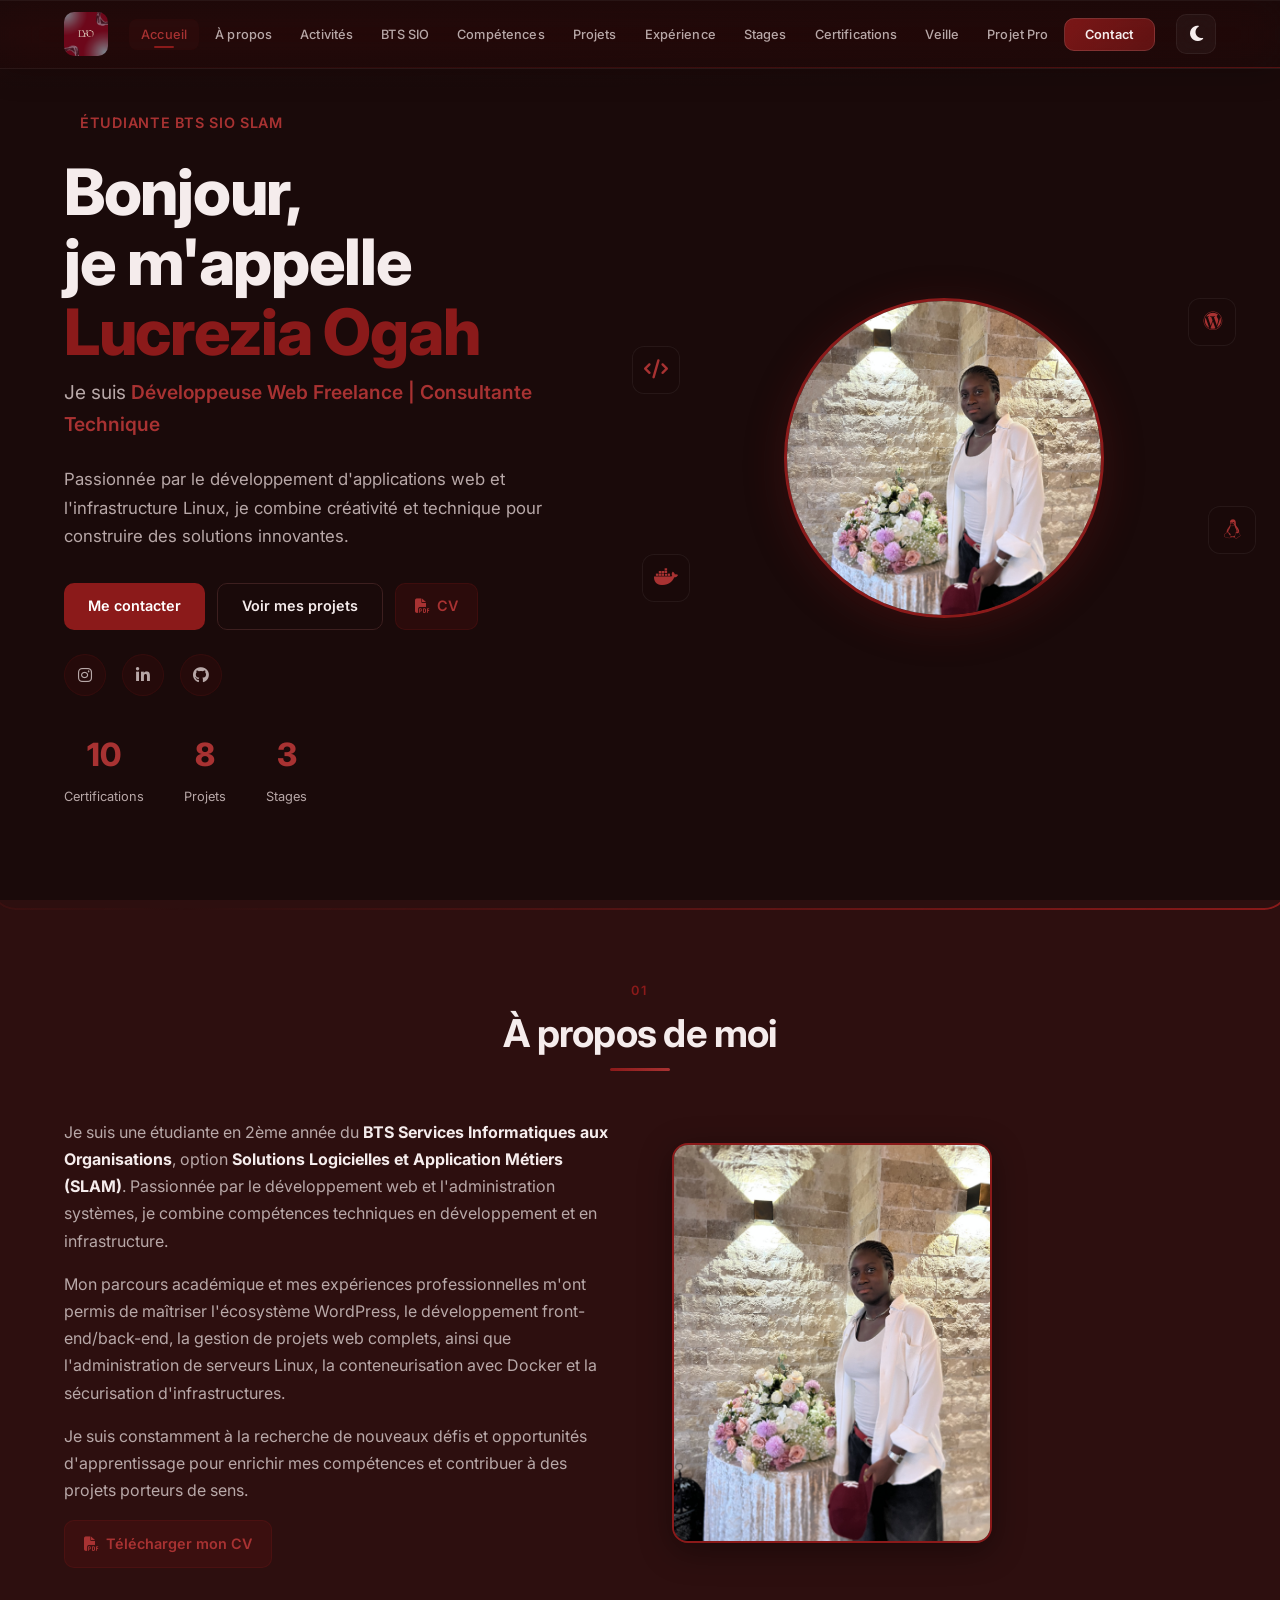
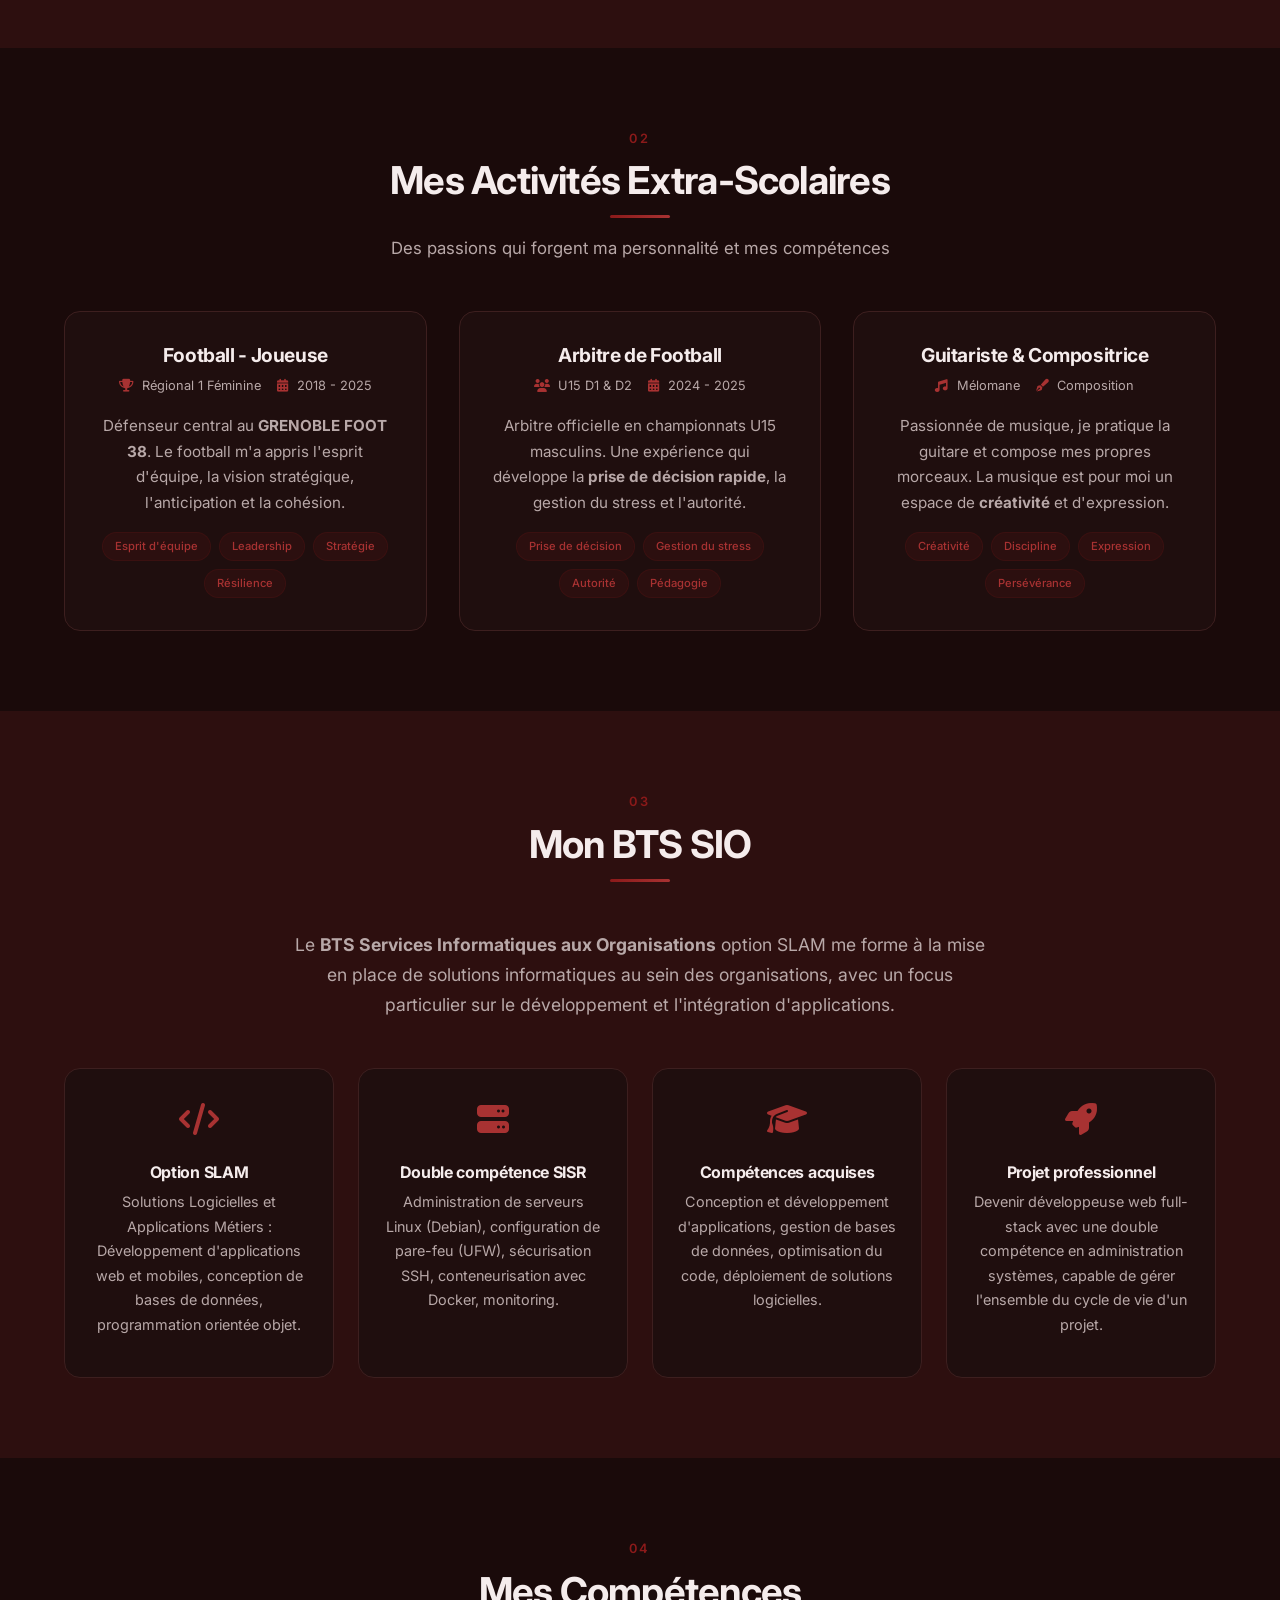
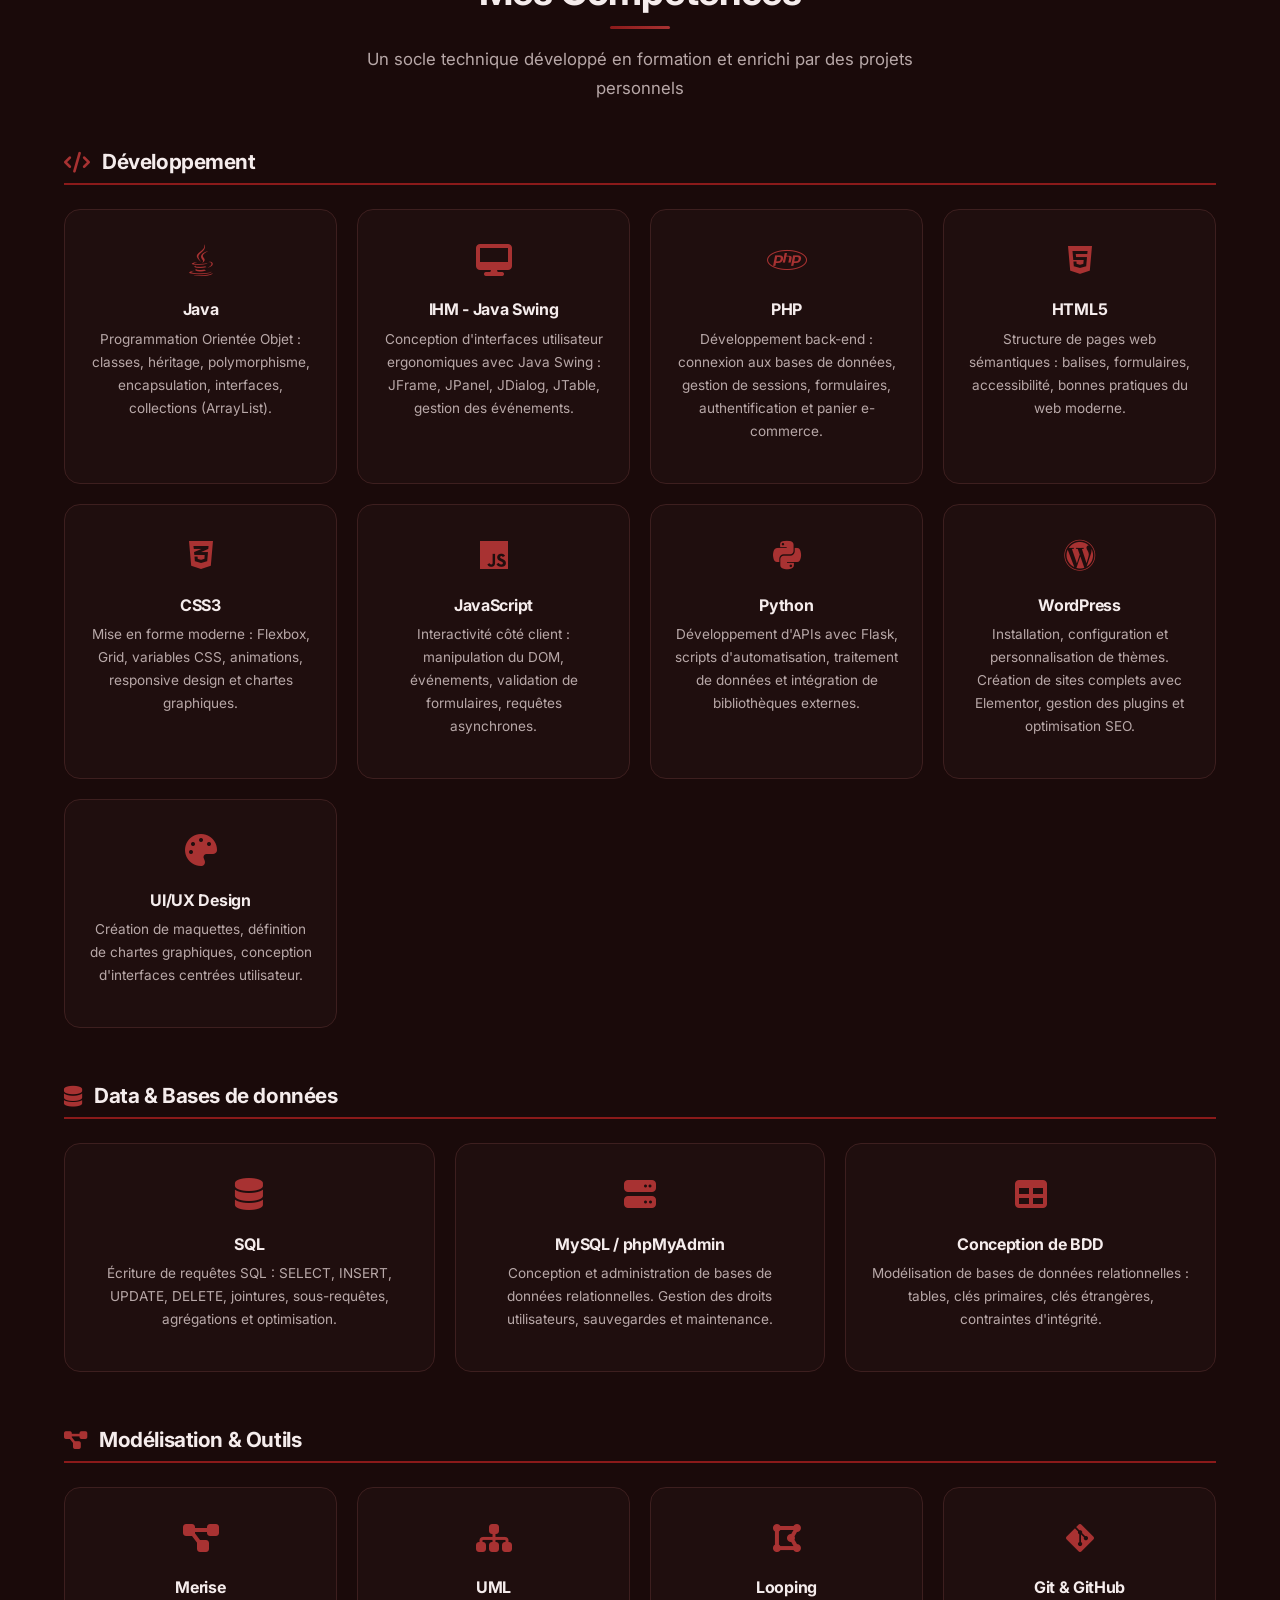
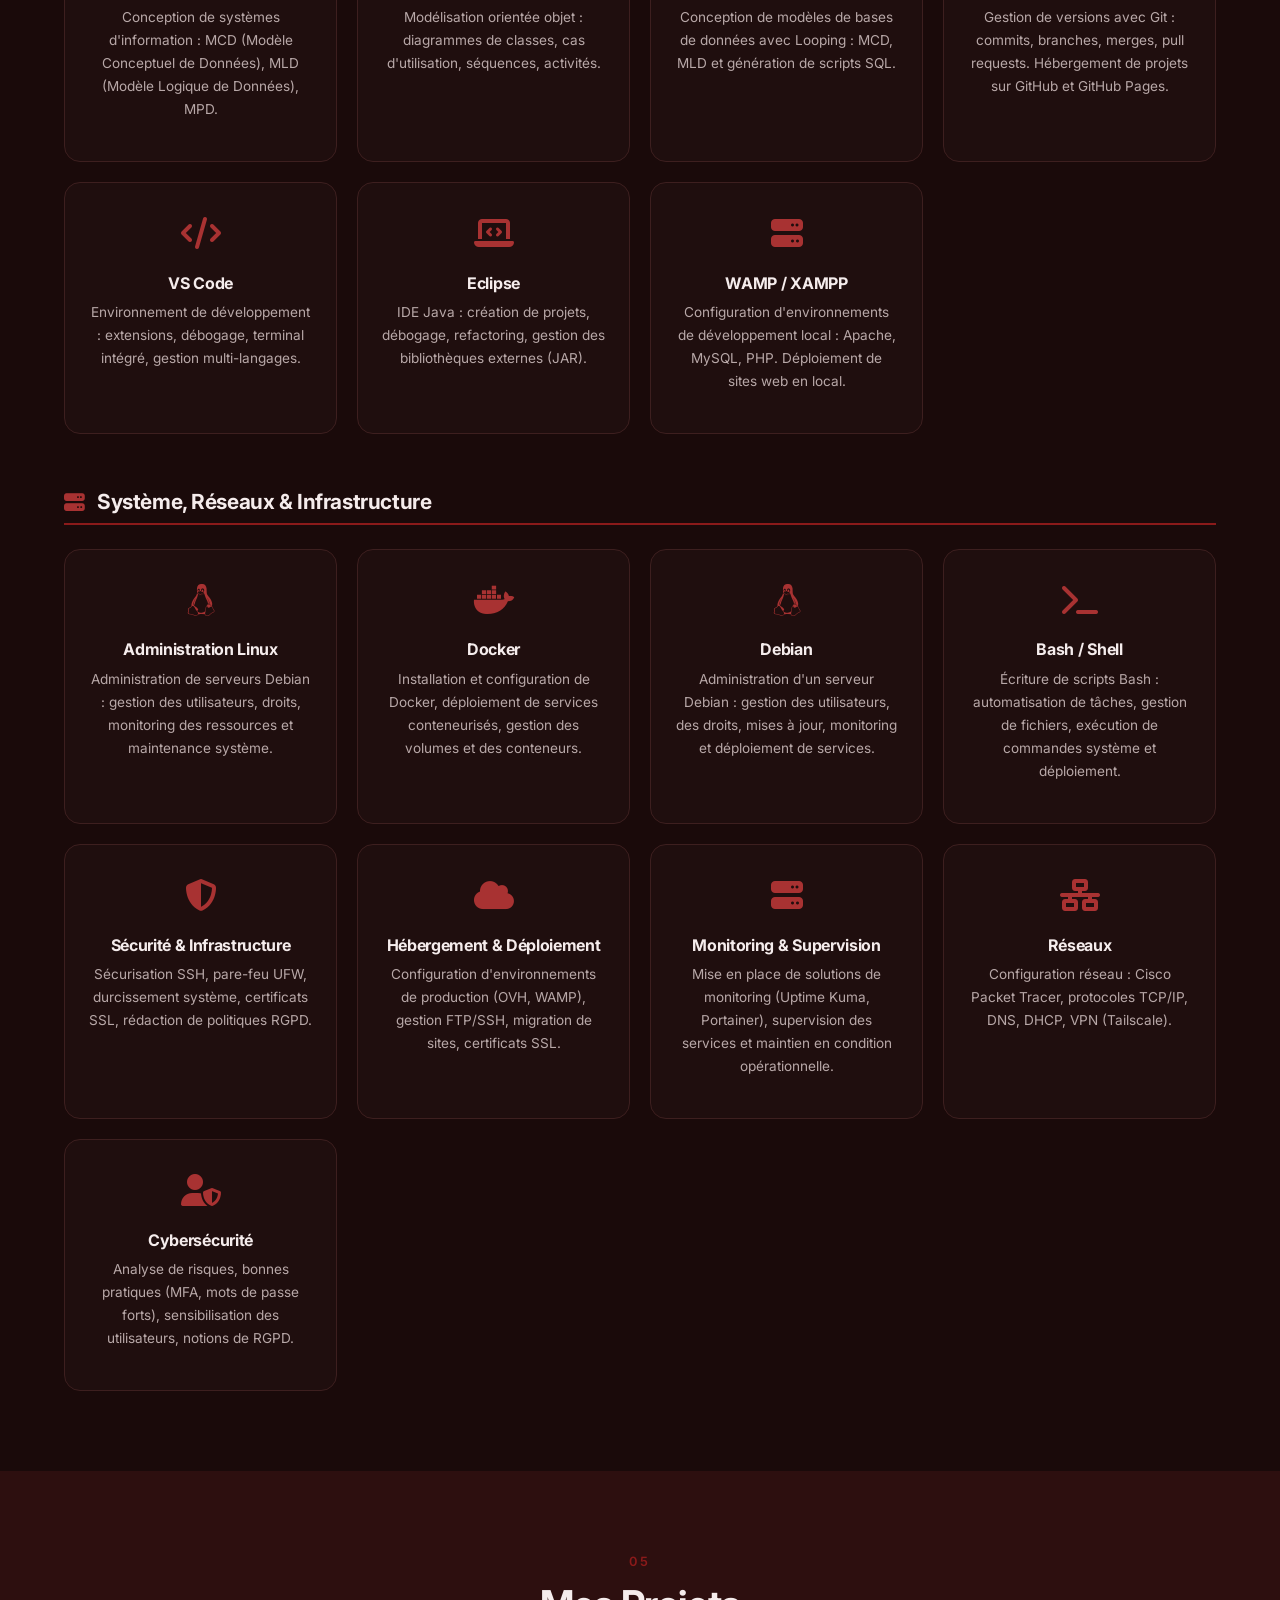
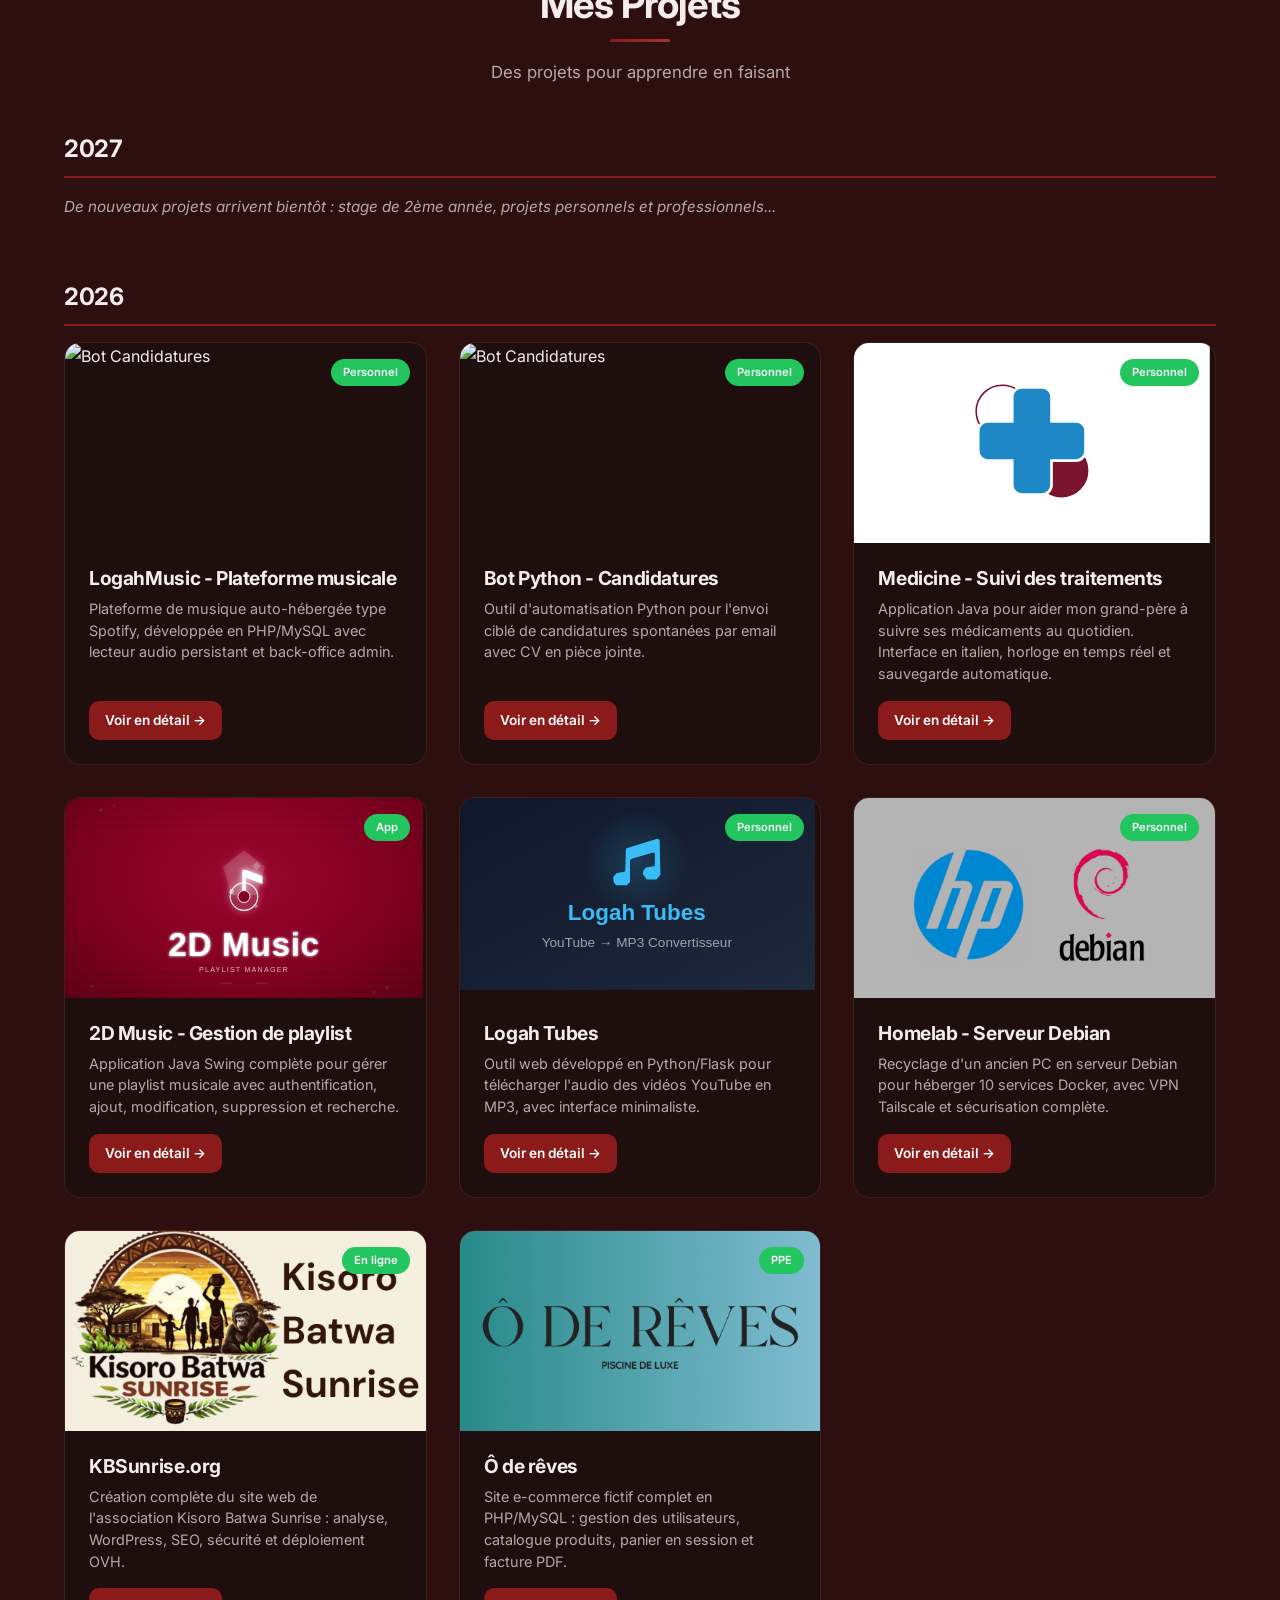
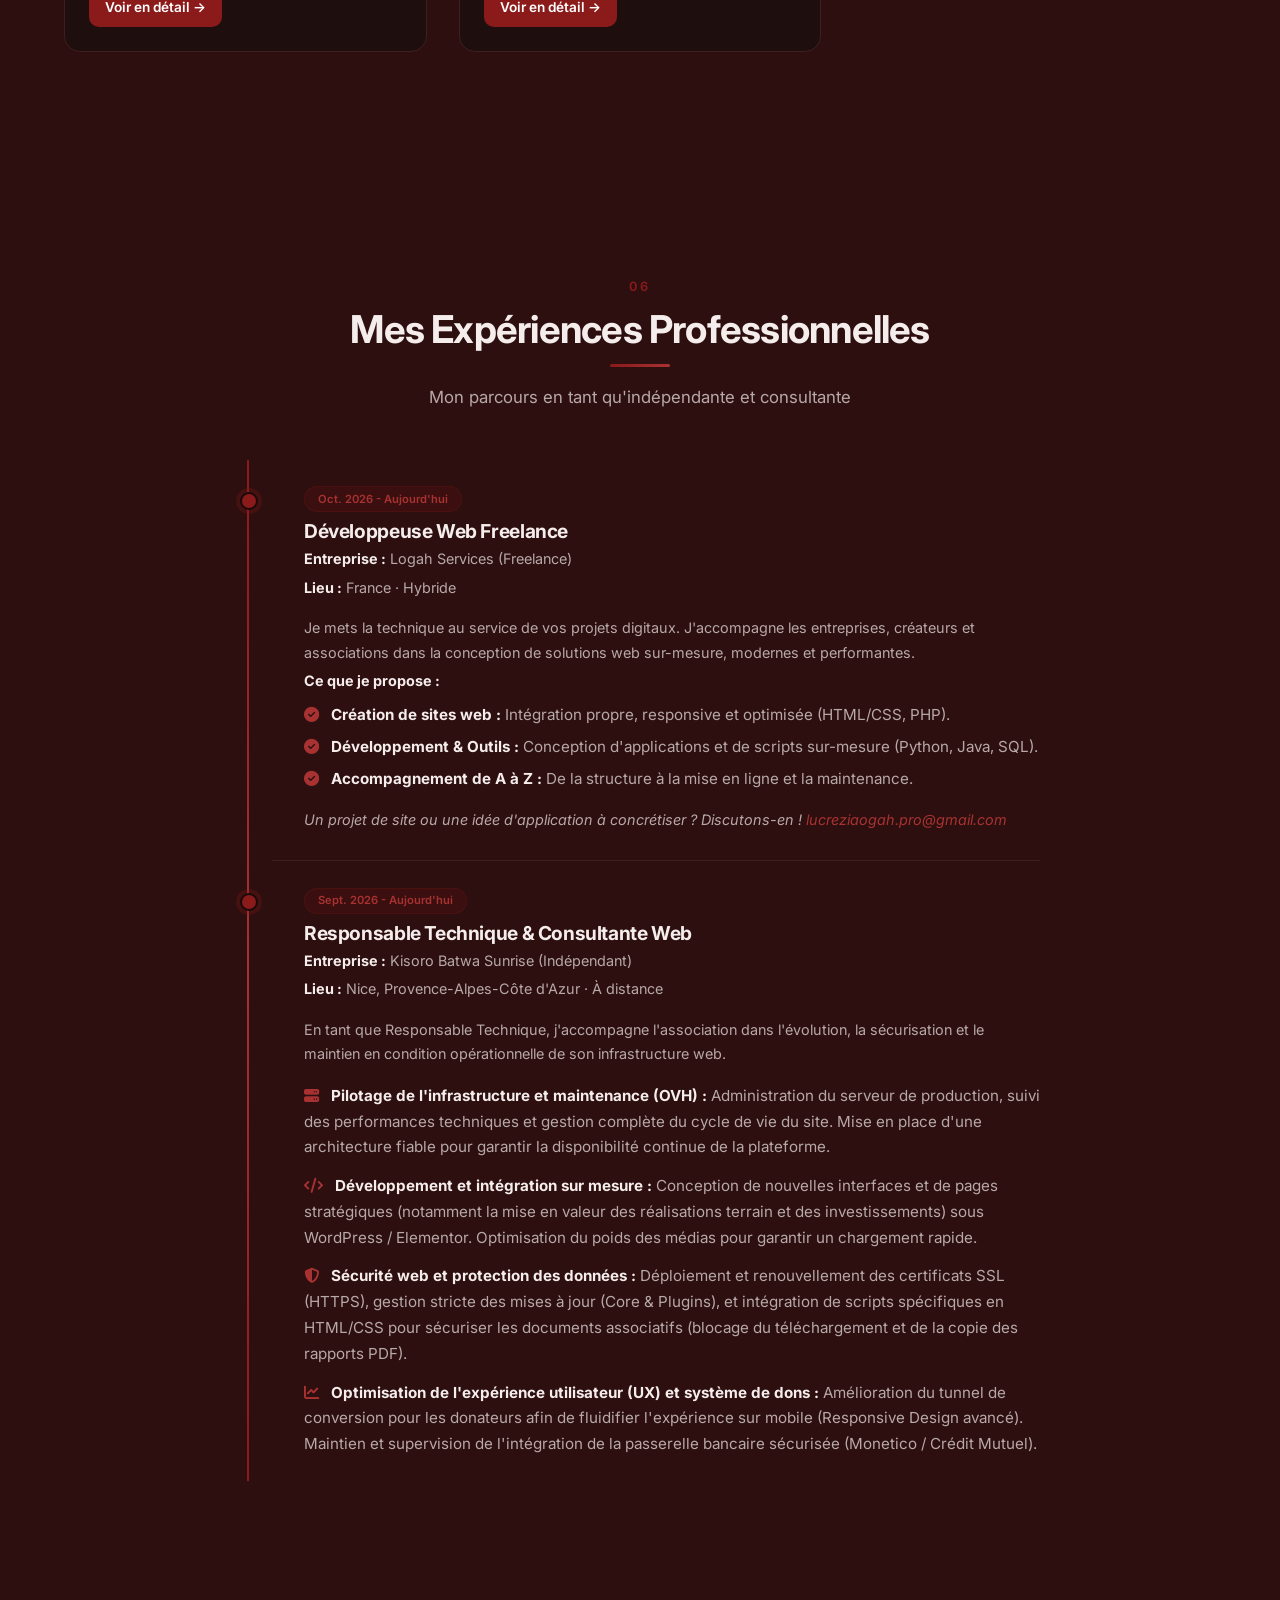
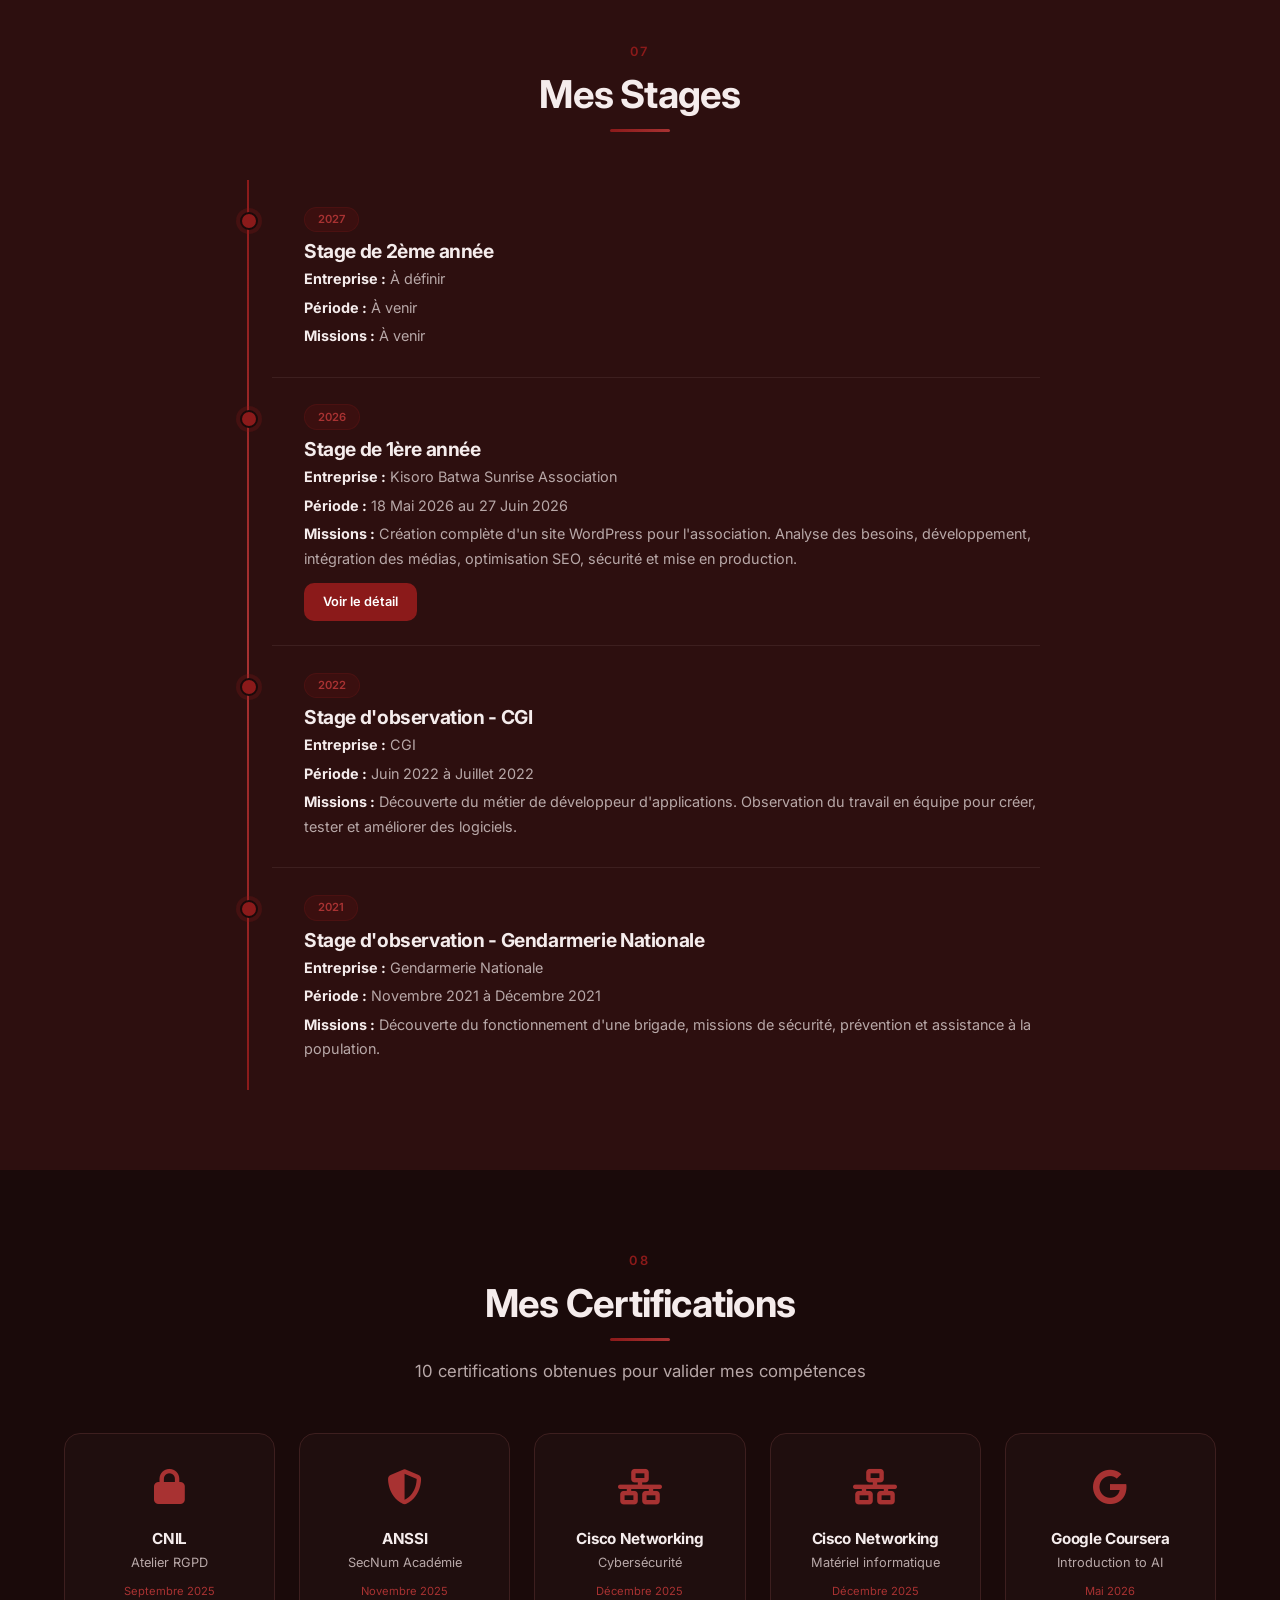
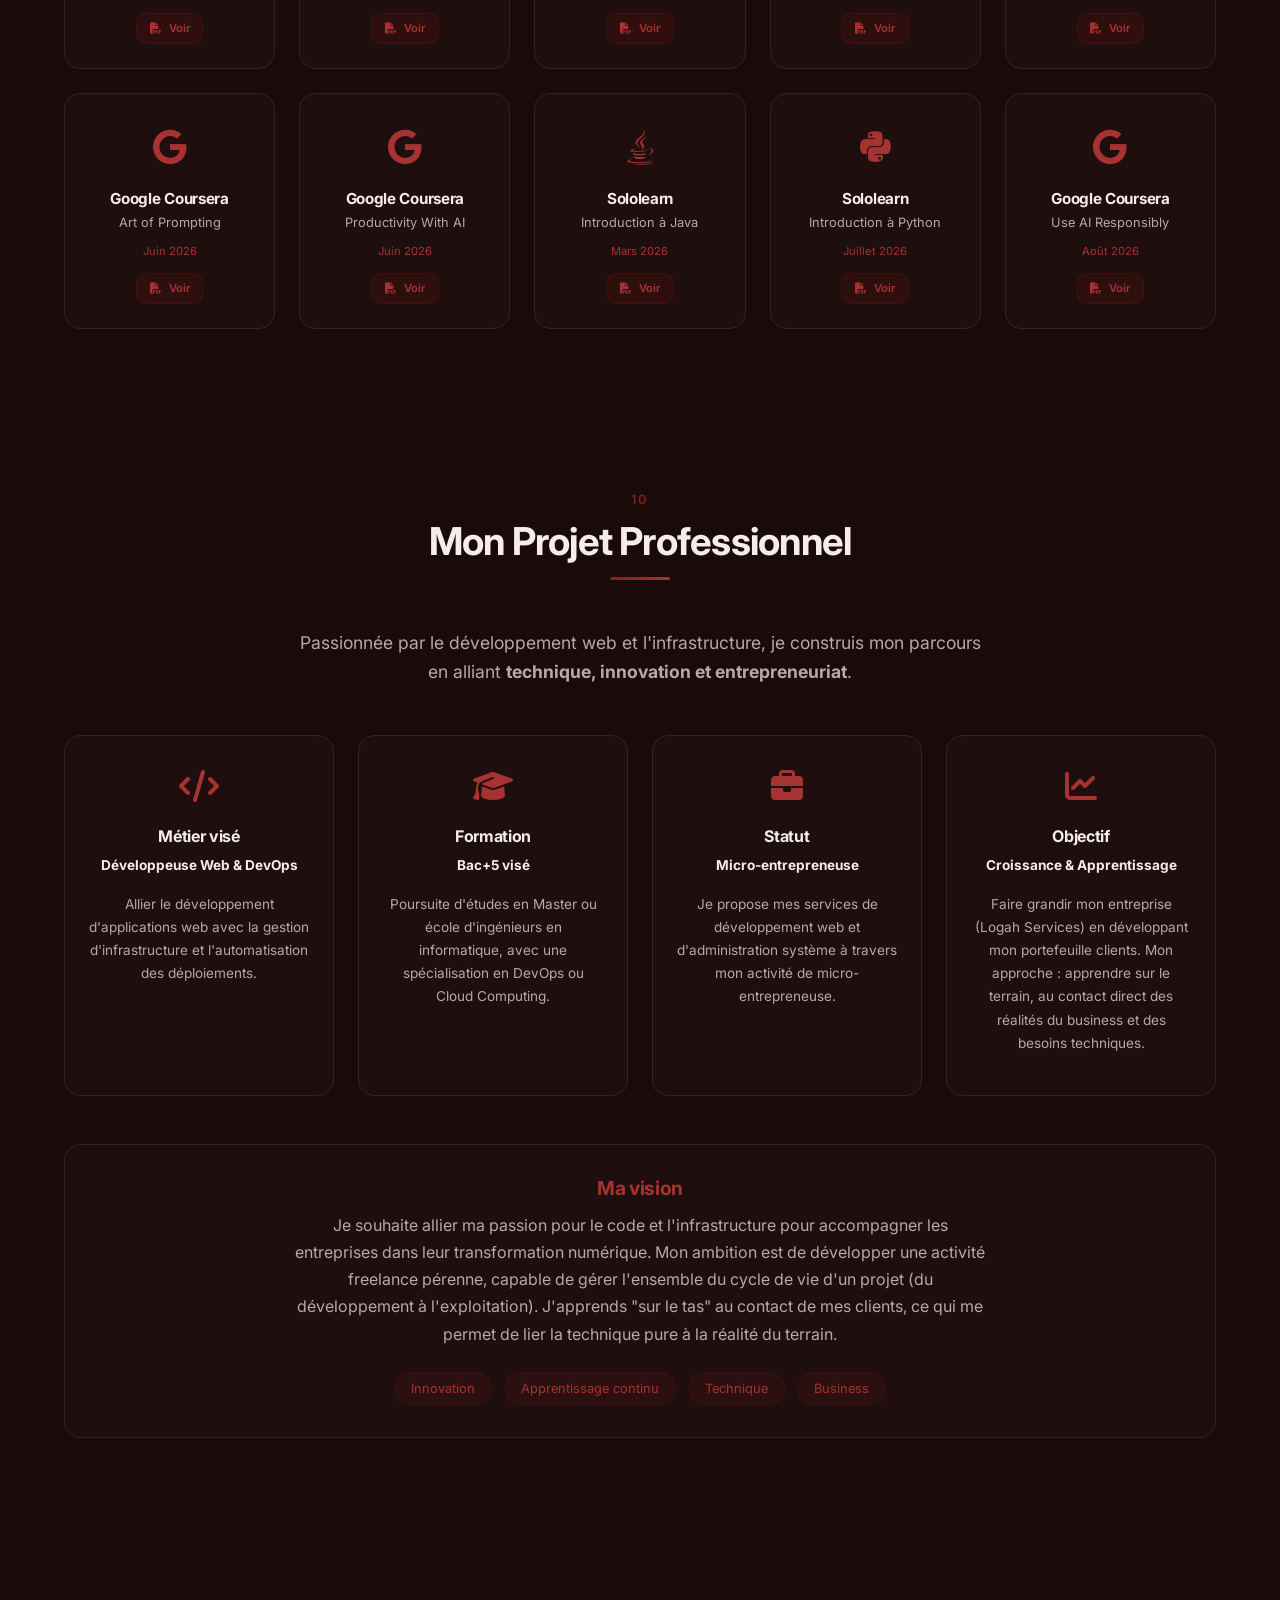
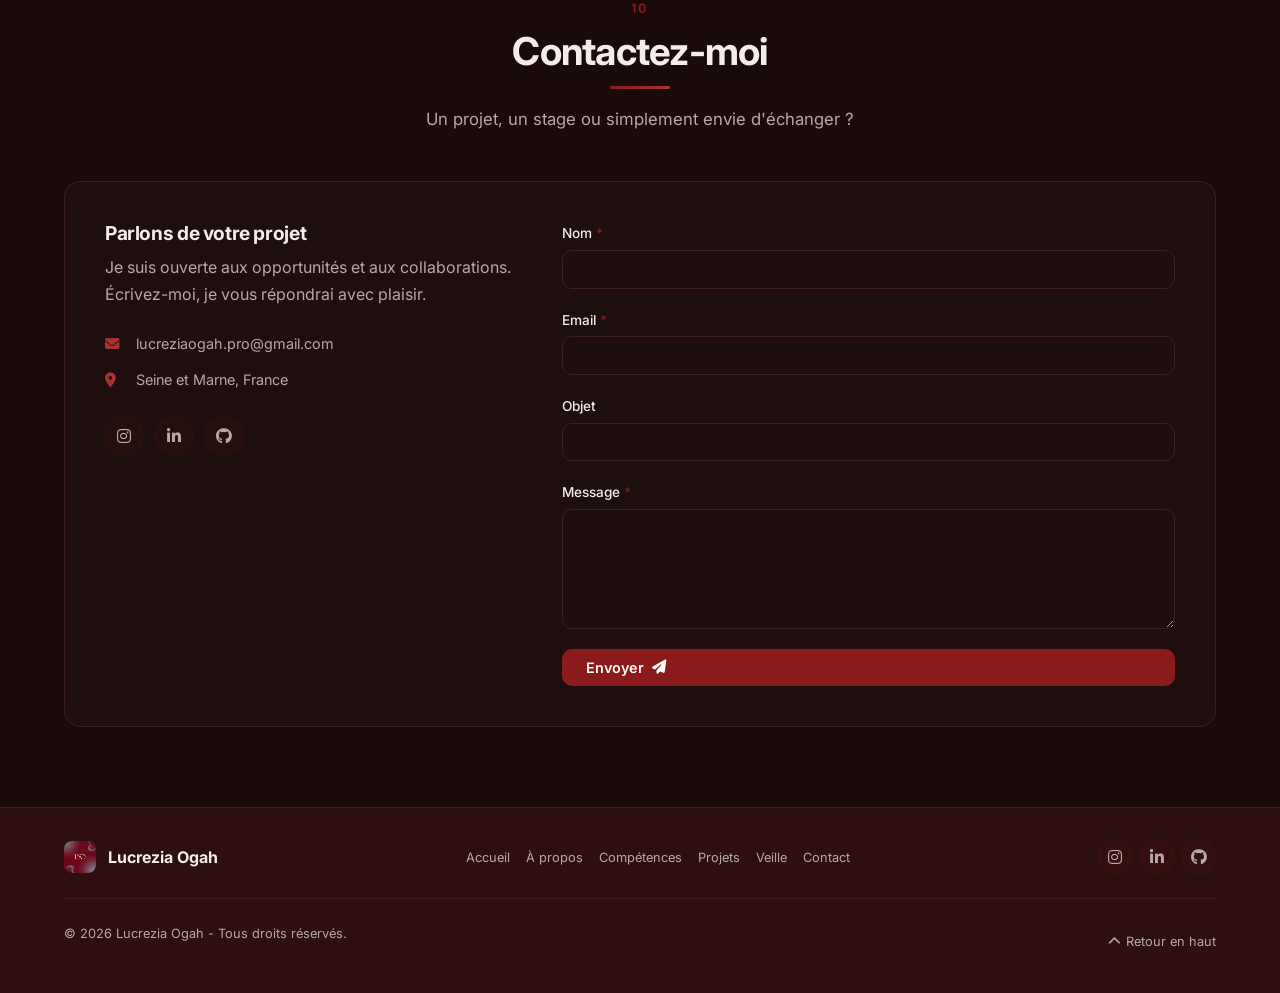
==== commit 156dcfd3: "Update index.html" ====
--- a/index.html
+++ b/index.html
@@ -24,6 +24,7 @@
                     <li><a href="#bts">BTS SIO</a></li>
                     <li><a href="#competences">Compétences</a></li>
                     <li><a href="#projets">Projets</a></li>
+                    <li><a href="#experience">Expérience</a></li>
                     <li><a href="#stages">Stages</a></li>
                     <li><a href="#certifications">Certifications</a></li>
                     <li><a href="VeilleTechnoLucre.html">Veille</a></li>
@@ -50,7 +51,7 @@
             <div class="contenu-hero">
                 <span class="hero-badge">Étudiante BTS SIO SLAM</span>
                 <h1>Bonjour,<br> je m'appelle <span style="color: var(--accent);">Lucrezia Ogah</span></h1>
-                <div class="machine-a-ecrire">Je suis <span>Développeuse Web | Profil Dev/Ops & Cybersécurité</span></div>
+                <div class="machine-a-ecrire">Je suis <span>Développeuse Web Freelance | Consultante Technique</span></div>
                 <p class="hero-description">Passionnée par le développement d'applications web et l'infrastructure Linux, je combine créativité et technique pour construire des solutions innovantes.</p>
                 <div class="boutons-cta">
                     <a href="#contact" class="btn btn-principal">Me contacter</a>
@@ -68,7 +69,7 @@
                         <span class="stat-label">Certifications</span>
                     </div>
                     <div class="hero-stat">
-                        <span class="stat-number">6</span>
+                        <span class="stat-number">8</span>
                         <span class="stat-label">Projets</span>
                     </div>
                     <div class="hero-stat">
@@ -426,7 +427,35 @@
                 </div>
                 <div class="grille-projets">
 
-                    <!-- PROJET 1 : Medicine Mauro -->
+                    
+
+                    <!-- LogahMusic -->
+                    <div class="carte-projet">
+                        <div class="image-projet">
+                            <img src="image/LogahMusic.jpg" alt="Bot Candidatures">
+                            <span class="badge-projet">Personnel</span>
+                        </div>
+                        <div class="contenu-projet">
+                            <h3>LogahMusic - Plateforme musicale</h3>
+                            <p>Plateforme de musique auto-hébergée type Spotify, développée en PHP/MySQL avec lecteur audio persistant et back-office admin.</p>
+                            <a href="projet-logahmusic.html" class="btn btn-projet">Voir en détail →</a>
+                        </div>
+                    </div>
+
+                    <!-- Bot Candidatures -->
+                    <div class="carte-projet">
+                        <div class="image-projet">
+                            <img src="image/Bot-Candidatures.svg" alt="Bot Candidatures">
+                            <span class="badge-projet">Personnel</span>
+                        </div>
+                        <div class="contenu-projet">
+                            <h3>Bot Python - Candidatures</h3>
+                            <p>Outil d'automatisation Python pour l'envoi ciblé de candidatures spontanées par email avec CV en pièce jointe.</p>
+                            <a href="projet-bot-candidatures.html" class="btn btn-projet">Voir en détail →</a>
+                        </div>
+                    </div>
+
+                    <!--  Medicine Mauro -->
                     <div class="carte-projet">
                         <div class="image-projet">
                             <img src="image/medicine_mauro_logo.svg" alt="Medicine Mauro">
@@ -439,7 +468,7 @@
                         </div>
                     </div>
 
-                    <!-- PROJET 2 : 2D Music -->
+                    <!--  2D Music -->
                     <div class="carte-projet">
                         <div class="image-projet">
                             <img src="image/music_app_cover_2d_music_.svg" alt="2D Music">
@@ -508,6 +537,78 @@
             </div>
         </div>
     </section>
+
+            <!-- SECTION EXPÉRIENCES -->
+        <section id="experience" class="stages">
+            <div class="conteneur">
+                <div class="section-header">
+                    <span class="section-number">06</span> <!-- J'ai ajusté le numéro -->
+                    <h2>Mes Expériences Professionnelles</h2>
+                    <div class="section-line"></div>
+                    <p class="section-subtitle">Mon parcours en tant qu'indépendante et consultante</p>
+                </div>
+                <div class="chronologie">
+                    
+                    <!-- EXPÉRIENCE 1 : Logah Services (La plus récente) -->
+                    <div class="element-chronologie">
+                        <div class="contenu-chronologie">
+                            <div class="chrono-badge">Oct. 2026 - Aujourd'hui</div>
+                            <h3>Développeuse Web Freelance</h3>
+                            <p><strong>Entreprise :</strong> Logah Services (Freelance)</p>
+                            <p><strong>Lieu :</strong> France · Hybride</p>
+                            
+                            <div style="margin-top: 1rem; font-size: 0.95rem; color: var(--texte-muted);">
+                                <p>Je mets la technique au service de vos projets digitaux. J'accompagne les entreprises, créateurs et associations dans la conception de solutions web sur-mesure, modernes et performantes.</p>
+                                
+                                <p style="margin-bottom: 0.5rem;"><strong>Ce que je propose :</strong></p>
+                                <ul style="list-style: none; padding-left: 0; display: flex; flex-direction: column; gap: 0.4rem;">
+                                    <li><i class="fas fa-check-circle" style="color: var(--accent-clair); margin-right: 0.5rem;"></i> <strong>Création de sites web :</strong> Intégration propre, responsive et optimisée (HTML/CSS, PHP).</li>
+                                    <li><i class="fas fa-check-circle" style="color: var(--accent-clair); margin-right: 0.5rem;"></i> <strong>Développement & Outils :</strong> Conception d'applications et de scripts sur-mesure (Python, Java, SQL).</li>
+                                    <li><i class="fas fa-check-circle" style="color: var(--accent-clair); margin-right: 0.5rem;"></i> <strong>Accompagnement de A à Z :</strong> De la structure à la mise en ligne et la maintenance.</li>
+                                </ul>
+                                <p style="margin-top: 1rem; font-style: italic;">
+                                    Un projet de site ou une idée d'application à concrétiser ? Discutons-en ! <a href="mailto:lucreziaogah.pro@gmail.com" style="color: var(--accent-clair);">lucreziaogah.pro@gmail.com</a>
+                                </p>
+                            </div>
+                        </div>
+                    </div>
+
+                    <!-- EXPÉRIENCE 2 : Kisoro Batwa Sunrise -->
+                    <div class="element-chronologie">
+                        <div class="contenu-chronologie">
+                            <div class="chrono-badge">Sept. 2026 - Aujourd'hui</div>
+                            <h3>Responsable Technique & Consultante Web</h3>
+                            <p><strong>Entreprise :</strong> Kisoro Batwa Sunrise (Indépendant)</p>
+                            <p><strong>Lieu :</strong> Nice, Provence-Alpes-Côte d'Azur · À distance</p>
+                            
+                            <div style="margin-top: 1rem; font-size: 0.95rem; color: var(--texte-muted);">
+                                <p>En tant que Responsable Technique, j'accompagne l'association dans l'évolution, la sécurisation et le maintien en condition opérationnelle de son infrastructure web.</p>
+                                
+                                <ul style="list-style: none; padding-left: 0; display: flex; flex-direction: column; gap: 0.8rem; margin-top: 1rem;">
+                                    <li>
+                                        <i class="fas fa-server" style="color: var(--accent-clair); margin-right: 0.5rem;"></i> 
+                                        <strong>Pilotage de l'infrastructure et maintenance (OVH) :</strong> Administration du serveur de production, suivi des performances techniques et gestion complète du cycle de vie du site. Mise en place d'une architecture fiable pour garantir la disponibilité continue de la plateforme.
+                                    </li>
+                                    <li>
+                                        <i class="fas fa-code" style="color: var(--accent-clair); margin-right: 0.5rem;"></i> 
+                                        <strong>Développement et intégration sur mesure :</strong> Conception de nouvelles interfaces et de pages stratégiques (notamment la mise en valeur des réalisations terrain et des investissements) sous WordPress / Elementor. Optimisation du poids des médias pour garantir un chargement rapide.
+                                    </li>
+                                    <li>
+                                        <i class="fas fa-shield-alt" style="color: var(--accent-clair); margin-right: 0.5rem;"></i> 
+                                        <strong>Sécurité web et protection des données :</strong> Déploiement et renouvellement des certificats SSL (HTTPS), gestion stricte des mises à jour (Core & Plugins), et intégration de scripts spécifiques en HTML/CSS pour sécuriser les documents associatifs (blocage du téléchargement et de la copie des rapports PDF).
+                                    </li>
+                                    <li>
+                                        <i class="fas fa-chart-line" style="color: var(--accent-clair); margin-right: 0.5rem;"></i> 
+                                        <strong>Optimisation de l'expérience utilisateur (UX) et système de dons :</strong> Amélioration du tunnel de conversion pour les donateurs afin de fluidifier l'expérience sur mobile (Responsive Design avancé). Maintien et supervision de l'intégration de la passerelle bancaire sécurisée (Monetico / Crédit Mutuel).
+                                    </li>
+                                </ul>
+                            </div>
+                        </div>
+                    </div>
+
+                </div>
+            </div>
+        </section>
 
     <!-- SECTION STAGES -->
     <section id="stages" class="stages">
@@ -653,42 +754,50 @@
             </div>
             <div class="contenu-projetpro">
                 <div class="projetpro-intro">
-                    <p>Passionnée par le développement web et l'infrastructure, je souhaite construire un parcours alliant <strong>technique, innovation et entrepreneuriat</strong>.</p>
+                    <p>Passionnée par le développement web et l'infrastructure, je construis mon parcours en alliant <strong>technique, innovation et entrepreneuriat</strong>.</p>
                 </div>
                 <div class="grille-projetpro">
+                    
                     <div class="carte-projetpro">
                         <div class="icone-projetpro"><i class="fas fa-code"></i></div>
                         <h3>Métier visé</h3>
                         <p><strong>Développeuse Web & DevOps</strong></p>
                         <p>Allier le développement d'applications web avec la gestion d'infrastructure et l'automatisation des déploiements.</p>
                     </div>
+                    
                     <div class="carte-projetpro">
                         <div class="icone-projetpro"><i class="fas fa-graduation-cap"></i></div>
                         <h3>Formation</h3>
                         <p><strong>Bac+5 visé</strong></p>
                         <p>Poursuite d'études en Master ou école d'ingénieurs en informatique, avec une spécialisation en DevOps ou Cloud Computing.</p>
                     </div>
+                    
                     <div class="carte-projetpro">
-                        <div class="icone-projetpro"><i class="fas fa-rocket"></i></div>
+                        <div class="icone-projetpro"><i class="fas fa-briefcase"></i></div>
+                        <h3>Statut</h3>
+                        <p><strong>Micro-entrepreneuse</strong></p>
+                        <p>Je propose mes services de développement web et d'administration système à travers mon activité de micro-entrepreneuse.</p>
+                    </div>
+                    
+                    <!-- CARTE OBJECTIF MISE À JOUR -->
+                    <div class="carte-projetpro">
+                        <div class="icone-projetpro"><i class="fas fa-chart-line"></i></div>
                         <h3>Objectif</h3>
-                        <p><strong>Entrepreneuriat</strong></p>
-                        <p>Créer ma propre entreprise de services informatiques, en proposant des solutions web sur mesure et des prestations d'infrastructure.</p>
-                    </div>
-                    <div class="carte-projetpro">
-                        <div class="icone-projetpro"><i class="fas fa-server"></i></div>
-                        <h3>Spécialités</h3>
-                        <p><strong>Dev Web & DevOps</strong></p>
-                        <p>Développement d'applications web (front-end/back-end) et gestion d'infrastructure (homelab, Docker, Kubernetes, CI/CD).</p>
-                    </div>
-                </div>
+                        <p><strong>Croissance & Apprentissage</strong></p>
+                        <p>Faire grandir mon entreprise (Logah Services) en développant mon portefeuille clients. Mon approche : apprendre sur le terrain, au contact direct des réalités du business et des besoins techniques.</p>
+                    </div>
+
+                </div>
+                
+                <!-- VISION MISE À JOUR -->
                 <div class="projetpro-vision">
                     <h3>Ma vision</h3>
-                    <p>Je souhaite allier ma passion pour le code et l'infrastructure pour accompagner les entreprises dans leur transformation numérique. Mon objectif est de devenir une experte capable de gérer l'ensemble du cycle de vie d'un projet, du développement à l'exploitation en passant par le déploiement et la maintenance.</p>
+                    <p>Je souhaite allier ma passion pour le code et l'infrastructure pour accompagner les entreprises dans leur transformation numérique. Mon ambition est de développer une activité freelance pérenne, capable de gérer l'ensemble du cycle de vie d'un projet (du développement à l'exploitation). J'apprends "sur le tas" au contact de mes clients, ce qui me permet de lier la technique pure à la réalité du terrain.</p>
                     <div class="vision-tags">
                         <span>Innovation</span>
-                        <span>Créativité</span>
+                        <span>Apprentissage continu</span>
                         <span>Technique</span>
-                        <span>Impact social</span>
+                        <span>Business</span>
                     </div>
                 </div>
             </div>
@@ -699,7 +808,7 @@
     <section id="contact" class="contact">
         <div class="conteneur">
             <div class="section-header">
-                <span class="section-number">12</span>
+                <span class="section-number">10</span>
                 <h2>Contactez-moi</h2>
                 <div class="section-line"></div>
                 <p class="section-subtitle">Un projet, un stage ou simplement envie d'échanger ?</p>
@@ -711,16 +820,11 @@
                     <div class="contact-details">
                         <div class="contact-detail">
                             <i class="fas fa-envelope"></i>
-                            <span>lucreziaogah@gmail.com</span>
-                        </div>
-                        <div class="contact-detail">
-                            <i class="fas fa-envelope"></i>
                             <span>lucreziaogah.pro@gmail.com</span>
                         </div>
                         <div class="contact-detail">
                             <i class="fas fa-map-marker-alt"></i>
                             <span>Seine et Marne, France</span>
-                            <span>Isère, France</span>
                         </div>
                     </div>
                     <div class="contact-social">
--- a/style.css
+++ b/style.css
@@ -1,4 +1,6 @@
-/* ===== VARIABLES ===== */
+/* ================================================
+   VARIABLES
+   ================================================ */
 :root {
     /* Mode Sombre (défaut) */
     --primaire: #6e0b14;
@@ -21,7 +23,9 @@
     --glass-border: rgba(255, 255, 255, 0.06);
 }
 
-/*  MODE CLAIR  */
+/* ================================================
+   MODE CLAIR
+   ================================================ */
 body.theme-clair {
     --primaire: #8b1a1a;
     --arriere-plan: #f5ede0;
@@ -40,8 +44,9 @@
     --glass-border: rgba(0, 0, 0, 0.06);
 }
 
-
-/*  RESET & BASE  */
+/* ================================================
+   RESET & BASE
+   ================================================ */
 * {
     margin: 0;
     padding: 0;
@@ -72,26 +77,24 @@
         radial-gradient(ellipse at 80% 50%, rgba(139, 26, 26, 0.02) 0%, transparent 60%);
 }
 
-/*  TYPOGRAPHIE  */
+/* ================================================
+   TYPOGRAPHIE
+   ================================================ */
 h1, h2, h3, h4 {
     font-weight: 700;
     line-height: 1.2;
     letter-spacing: -0.02em;
 }
 
-h1 { font-size: 
-    clamp(2.2rem, 5vw, 4rem); 
-}
-h2 { font-size: 
-    clamp(1.8rem, 3vw, 2.8rem); 
-}
-h3 { 
-    font-size: clamp(1.1rem, 1.5vw, 1.4rem); 
-}
+h1 { font-size: clamp(2.2rem, 5vw, 4rem); }
+h2 { font-size: clamp(1.8rem, 3vw, 2.8rem); }
+h3 { font-size: clamp(1.1rem, 1.5vw, 1.4rem); }
+
 p { 
     margin-bottom: 1rem;
     color: var(--texte-muted);
 }
+
 a {
     text-decoration: none;
     color: inherit;
@@ -103,7 +106,9 @@
     display: block;
 }
 
-/*  CONTAINER  */
+/* ================================================
+   CONTAINER
+   ================================================ */
 .conteneur {
     width: 100%;
     max-width: 1200px;
@@ -111,7 +116,9 @@
     padding: 0 1.5rem;
 }
 
-/*  SECTION HEADER  */
+/* ================================================
+   SECTION HEADER
+   ================================================ */
 .section-header {
     text-align: center;
     margin-bottom: 3rem;
@@ -142,7 +149,9 @@
     margin: 0 auto;
 }
 
-/* NAVBAR LIQUID GLASS */
+/* ================================================
+   NAVBAR LIQUID GLASS
+   ================================================ */
 header {
     position: fixed;
     top: 0;
@@ -259,7 +268,9 @@
     100% { background-position: 200% 0; }
 }
 
-/* ===== NAVIGATION ===== */
+/* ================================================
+   NAVIGATION
+   ================================================ */
 nav {
     display: flex;
     justify-content: space-between;
@@ -284,17 +295,6 @@
 
 .logo img:hover {
     transform: scale(1.05) rotate(-5deg);
-}
-
-.logo-text {
-    font-weight: 700;
-    font-size: 1.1rem;
-    color: var(--texte);
-    display: none;
-}
-
-@media (min-width: 640px) {
-    .logo-text { display: block; }
 }
 
 .liens-nav {
@@ -398,14 +398,15 @@
         inset 0 1px 0 rgba(255, 255, 255, 0.3);
 }
 
-/*  NAV ACTIONS (theme toggle + burger)  */
+/* ================================================
+   NAV ACTIONS (theme toggle + burger)
+   ================================================ */
 .nav-actions {
     display: flex;
     align-items: center;
     gap: 0.75rem;
 }
 
-/* Theme toggle avec effet glass */
 .theme-toggle {
     display: flex;
     align-items: center;
@@ -438,7 +439,6 @@
     background: rgba(139, 26, 26, 0.08);
 }
 
-/* Burger menu avec effet glass */
 .burger {
     display: none;
     flex-direction: column;
@@ -489,7 +489,9 @@
     background: rgba(0, 0, 0, 0.06);
 }
 
-/*  RESPONSIVE NAV  */
+/* ================================================
+   RESPONSIVE NAV
+   ================================================ */
 @media (max-width: 1024px) {
     .liens-nav {
         display: none;
@@ -555,7 +557,9 @@
     }
 }
 
-/*  BOUTONS  */
+/* ================================================
+   BOUTONS
+   ================================================ */
 .btn {
     display: inline-flex;
     align-items: center;
@@ -617,14 +621,16 @@
     transform: translateY(-2px);
 }
 
-
-
-/*  SECTIONS COMMUNES  */
+/* ================================================
+   SECTIONS COMMUNES
+   ================================================ */
 section {
     padding: 5rem 0;
 }
 
-/*HERO */
+/* ================================================
+   HERO
+   ================================================ */
 .hero {
     min-height: 100vh;
     display: flex;
@@ -700,7 +706,7 @@
     color: var(--texte-muted);
 }
 
-/* ===== CORRECTION BOUTONS CTA ===== */
+/* Correction boutons CTA */
 .boutons-cta {
     display: flex;
     flex-wrap: wrap;
@@ -717,30 +723,13 @@
     pointer-events: auto !important;
 }
 
-.boutons-cta .btn-principal,
-.boutons-cta .btn-secondaire,
-.boutons-cta .btn-cv {
-    pointer-events: auto !important;
-    cursor: pointer !important;
-}
-
-.boutons-cta a {
-    pointer-events: auto !important;
-    cursor: pointer !important;
-}
-
 .boutons-cta a i {
     pointer-events: none;
 }
 
-/* Forcer tous les boutons à être cliquables */
-.btn,
-.btn *,
-.boutons-cta * {
-    pointer-events: auto !important;
-}
-
-/* ===== LIENS SOCIAUX ===== */
+/* ================================================
+   LIENS SOCIAUX
+   ================================================ */
 .liens-sociaux {
     display: flex;
     gap: 1rem;
@@ -779,7 +768,7 @@
 }
 
 /* ================================================
-   HERO IMAGE - CORRECTION POINTEURS
+   HERO IMAGE
    ================================================ */
 .hero-image {
     display: flex;
@@ -857,7 +846,6 @@
     50% { transform: translateY(-15px); }
 }
 
-/* ===== RESPONSIVE HERO ===== */
 @media (max-width: 1024px) {
     .hero .conteneur {
         grid-template-columns: 1fr;
@@ -889,7 +877,9 @@
     }
 }
 
-/*À PROPOS*/
+/* ================================================
+   À PROPOS
+   ================================================ */
 .apropos {
     background: var(--arriere-plan-secondaire);
 }
@@ -914,13 +904,7 @@
     margin-top: 0.5rem;
 }
 
-.image-apropos {
-    position: relative;
-    display: flex;
-    justify-content: center;
-}
-
-.image-apropos img {
+.contenu-apropos img {
     width: 320px;
     height: 400px;
     object-fit: cover;
@@ -946,9 +930,10 @@
         text-align: center;
     }
     
-    .image-apropos img {
+    .contenu-apropos img {
         width: 240px;
         height: 300px;
+        margin: 0 auto;
     }
     
     .apropos-cta {
@@ -957,7 +942,9 @@
     }
 }
 
-/*ACTIVITÉS */
+/* ================================================
+   ACTIVITÉS
+   ================================================ */
 .activites {
     background: var(--arriere-plan);
 }
@@ -983,12 +970,6 @@
     box-shadow: var(--shadow-glow);
 }
 
-.carte-activite .icone-activite {
-    font-size: 2.5rem;
-    color: var(--accent-clair);
-    margin-bottom: 1rem;
-}
-
 .carte-activite h3 {
     margin-bottom: 0.5rem;
 }
@@ -1031,7 +1012,9 @@
     border: 1px solid rgba(139, 26, 26, 0.15);
 }
 
-/*BTS SIO */
+/* ================================================
+   BTS SIO
+   ================================================ */
 .bts {
     background: var(--arriere-plan-secondaire);
 }
@@ -1125,6 +1108,41 @@
     color: var(--texte-muted);
 }
 
+/* Compétences par catégorie */
+.categorie-competences {
+    margin-bottom: 3.5rem;
+}
+
+.categorie-competences:last-child {
+    margin-bottom: 0;
+}
+
+.categorie-titre {
+    display: flex;
+    align-items: center;
+    gap: 0.75rem;
+    margin-bottom: 1.5rem;
+    padding-bottom: 0.5rem;
+    border-bottom: 2px solid var(--accent);
+}
+
+.categorie-titre i {
+    font-size: 1.3rem;
+    color: var(--accent-clair);
+}
+
+.categorie-titre h3 {
+    font-size: 1.3rem;
+    font-weight: 700;
+    color: var(--texte);
+    margin: 0;
+}
+
+.categorie-competences .grille-competences {
+    grid-template-columns: repeat(auto-fit, minmax(260px, 1fr));
+    gap: 1.25rem;
+}
+
 /* ================================================
    PROJETS
    ================================================ */
@@ -1144,6 +1162,8 @@
     border-radius: var(--radius);
     overflow: hidden;
     transition: var(--transition);
+    display: flex;
+    flex-direction: column;
 }
 
 .carte-projet:hover {
@@ -1178,6 +1198,9 @@
 
 .contenu-projet {
     padding: 1.5rem;
+    display: flex;
+    flex-direction: column;
+    flex: 1;
 }
 
 .contenu-projet h3 {
@@ -1187,6 +1210,17 @@
 .contenu-projet p {
     font-size: 0.9rem;
     color: var(--texte-muted);
+    margin-bottom: 1rem;
+    line-height: 1.5;
+    flex: 1;
+}
+
+.contenu-projet .btn-projet {
+    display: inline-block;
+    padding: 0.5rem 1rem;
+    font-size: 0.85rem;
+    align-self: flex-start;
+    margin-top: auto;
 }
 
 .tech-projet {
@@ -1204,6 +1238,34 @@
     font-weight: 500;
     color: var(--accent-clair);
     border: 1px solid rgba(139, 26, 26, 0.15);
+}
+
+/* Projets par année */
+.annee-projets {
+    margin-bottom: 4rem;
+}
+
+.annee-titre {
+    display: flex;
+    align-items: center;
+    gap: 1rem;
+    margin-bottom: 1rem;
+    padding-bottom: 0.75rem;
+    border-bottom: 2px solid var(--accent);
+}
+
+.annee-titre h3 {
+    font-size: 1.5rem;
+    font-weight: 700;
+    color: var(--texte);
+    margin: 0;
+}
+
+.annee-description {
+    font-size: 0.95rem;
+    color: var(--texte-muted);
+    margin-bottom: 2rem;
+    font-style: italic;
 }
 
 /* ================================================
@@ -1525,9 +1587,9 @@
     padding: 0.3rem 0.8rem;
 }
 
-/* 
+/* ================================================
    VEILLE TECHNOLOGIQUE
-*/
+   ================================================ */
 .veille {
     background: var(--arriere-plan-secondaire);
 }
@@ -1807,137 +1869,9 @@
     color: var(--accent-clair);
 }
 
-/*BOUTIQUE */
-.boutique {
-    background: var(--arriere-plan-secondaire);
-}
-
-.grille-services {
-    display: grid;
-    grid-template-columns: repeat(auto-fit, minmax(300px, 1fr));
-    gap: 2rem;
-    margin-bottom: 3rem;
-}
-
-.carte-service {
-    background: var(--card-bg);
-    border: 1px solid var(--border);
-    border-radius: var(--radius);
-    padding: 2rem;
-    text-align: center;
-    transition: var(--transition);
-    position: relative;
-    display: flex;
-    flex-direction: column;
-    align-items: center;
-}
-
-.carte-service:hover {
-    transform: translateY(-5px);
-    border-color: var(--accent);
-    box-shadow: var(--shadow-glow);
-}
-
-.carte-service.en-avant {
-    border-color: var(--accent);
-    box-shadow: var(--shadow-glow);
-}
-
-.badge-service {
-    position: absolute;
-    top: -10px;
-    right: 1rem;
-    background: var(--accent);
-    color: #fff;
-    padding: 0.2rem 0.8rem;
-    border-radius: 50px;
-    font-size: 0.65rem;
-    font-weight: 600;
-    text-transform: uppercase;
-    letter-spacing: 0.05em;
-}
-
-.icone-service {
-    font-size: 2.5rem;
-    color: var(--accent-clair);
-    margin-bottom: 1rem;
-}
-
-.carte-service h3 {
-    margin-bottom: 0.25rem;
-}
-
-.sous-titre-service {
-    font-size: 0.8rem;
-    color: var(--texte-muted);
-    margin-bottom: 1rem;
-}
-
-.carte-service p {
-    font-size: 0.9rem;
-    margin-bottom: 1.5rem;
-}
-
-.caracteristiques-service {
-    list-style: none;
-    text-align: left;
-    width: 100%;
-    margin-bottom: 1.5rem;
-}
-
-.caracteristiques-service li {
-    padding: 0.4rem 0;
-    font-size: 0.85rem;
-    color: var(--texte-muted);
-    display: flex;
-    align-items: center;
-    gap: 0.5rem;
-}
-
-.caracteristiques-service li i {
-    color: var(--accent-clair);
-    font-size: 0.7rem;
-}
-
-.prix {
-    font-size: 1.5rem;
-    font-weight: 800;
-    color: var(--accent-clair);
-    margin-bottom: 1rem;
-}
-
-.cta-service {
-    display: flex;
-    flex-direction: column;
-    gap: 0.5rem;
-    width: 100%;
-}
-
-.cta-boutique {
-    text-align: center;
-    background: var(--card-bg);
-    border: 1px solid var(--border);
-    border-radius: var(--radius);
-    padding: 3rem 2rem;
-}
-
-.cta-boutique h3 {
-    margin-bottom: 0.5rem;
-}
-
-.cta-boutique p {
-    color: var(--texte-muted);
-    margin-bottom: 1.5rem;
-}
-
-.cta-boutique-buttons {
-    display: flex;
-    flex-wrap: wrap;
-    gap: 1rem;
-    justify-content: center;
-}
-
-/*CONTACT*/
+/* ================================================
+   CONTACT
+   ================================================ */
 .contact {
     background: var(--arriere-plan);
 }
@@ -2184,6 +2118,124 @@
 }
 
 /* ================================================
+   PAGE DÉTAIL PROJET
+   ================================================ */
+.page-detail-projet {
+    padding-top: 8rem;
+    padding-bottom: 4rem;
+    min-height: 100vh;
+    background: var(--arriere-plan);
+}
+
+.detail-projet-header {
+    background: var(--card-bg);
+    border: 1px solid var(--border);
+    border-radius: var(--radius);
+    padding: 2rem;
+    margin-bottom: 2rem;
+}
+
+.detail-projet-header h1 {
+    font-size: 2rem;
+    margin-bottom: 0.5rem;
+    color: var(--texte);
+}
+
+.detail-projet-meta {
+    display: flex;
+    flex-wrap: wrap;
+    gap: 1rem;
+    margin-top: 1rem;
+    font-size: 0.85rem;
+    color: var(--texte-muted);
+}
+
+.detail-projet-meta span {
+    display: flex;
+    align-items: center;
+    gap: 0.4rem;
+    padding: 0.3rem 0.8rem;
+    background: rgba(139, 26, 26, 0.1);
+    border-radius: 50px;
+    border: 1px solid rgba(139, 26, 26, 0.15);
+}
+
+.detail-projet-image {
+    width: 100%;
+    max-height: 400px;
+    object-fit: cover;
+    border-radius: var(--radius);
+    margin-bottom: 2rem;
+    border: 1px solid var(--border);
+}
+
+.detail-projet-contenu {
+    background: var(--card-bg);
+    border: 1px solid var(--border);
+    border-radius: var(--radius);
+    padding: 2rem;
+}
+
+.detail-projet-contenu h2 {
+    font-size: 1.3rem;
+    color: var(--accent-clair);
+    margin-top: 2rem;
+    margin-bottom: 1rem;
+    padding-bottom: 0.5rem;
+    border-bottom: 1px solid var(--border);
+}
+
+.detail-projet-contenu h2:first-child {
+    margin-top: 0;
+}
+
+.detail-projet-contenu p {
+    font-size: 1rem;
+    color: var(--texte-muted);
+    line-height: 1.7;
+    margin-bottom: 1rem;
+}
+
+.detail-projet-contenu ul {
+    list-style: none;
+    padding-left: 1.2rem;
+    margin-bottom: 1rem;
+}
+
+.detail-projet-contenu ul li {
+    padding: 0.3rem 0;
+    font-size: 0.95rem;
+    color: var(--texte-muted);
+    position: relative;
+}
+
+.detail-projet-contenu ul li::before {
+    content: '▸';
+    position: absolute;
+    left: -1.2rem;
+    color: var(--accent-clair);
+}
+
+.btn-retour {
+    display: inline-flex;
+    align-items: center;
+    gap: 0.5rem;
+    background: transparent;
+    color: var(--accent-clair);
+    border: 1px solid var(--accent);
+    padding: 0.5rem 1rem;
+    border-radius: 8px;
+    font-weight: 600;
+    margin-bottom: 2rem;
+    transition: var(--transition);
+}
+
+.btn-retour:hover {
+    background: var(--accent);
+    color: #fff;
+}
+
+/* ================================================
    SCROLLBAR
    ================================================ */
 ::-webkit-scrollbar {
@@ -2235,10 +2287,6 @@
     
     .grille-certifications {
         grid-template-columns: 1fr 1fr;
-    }
-    
-    .grille-services {
-        grid-template-columns: 1fr;
     }
     
     .grille-projetpro {
@@ -2268,6 +2316,26 @@
         max-width: 280px;
         justify-content: center;
     }
+    
+    .detail-projet-header h1 {
+        font-size: 1.5rem;
+    }
+    
+    .detail-projet-contenu {
+        padding: 1.5rem;
+    }
+    
+    .annee-titre h3 {
+        font-size: 1.2rem;
+    }
+    
+    .categorie-titre h3 {
+        font-size: 1.1rem;
+    }
+    
+    .categorie-competences .grille-competences {
+        grid-template-columns: 1fr;
+    }
 }
 
 @media (max-width: 480px) {
